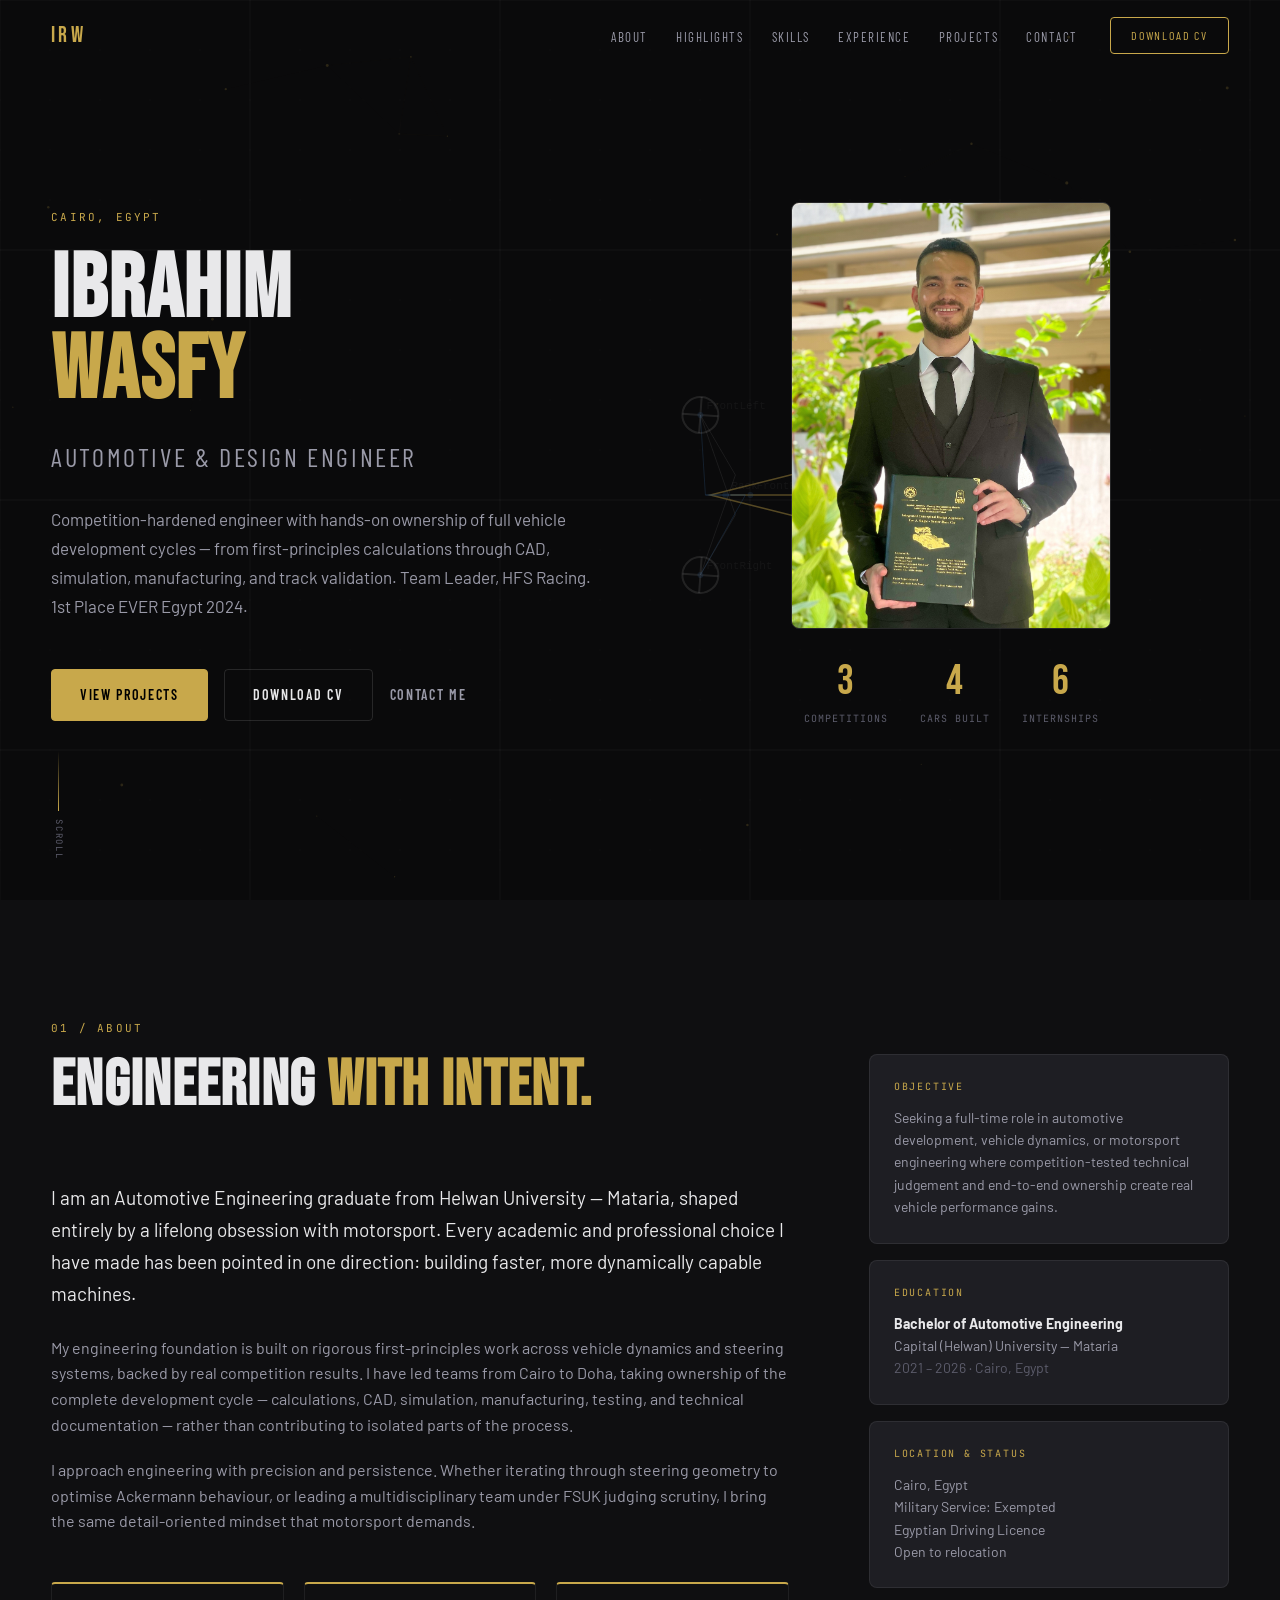
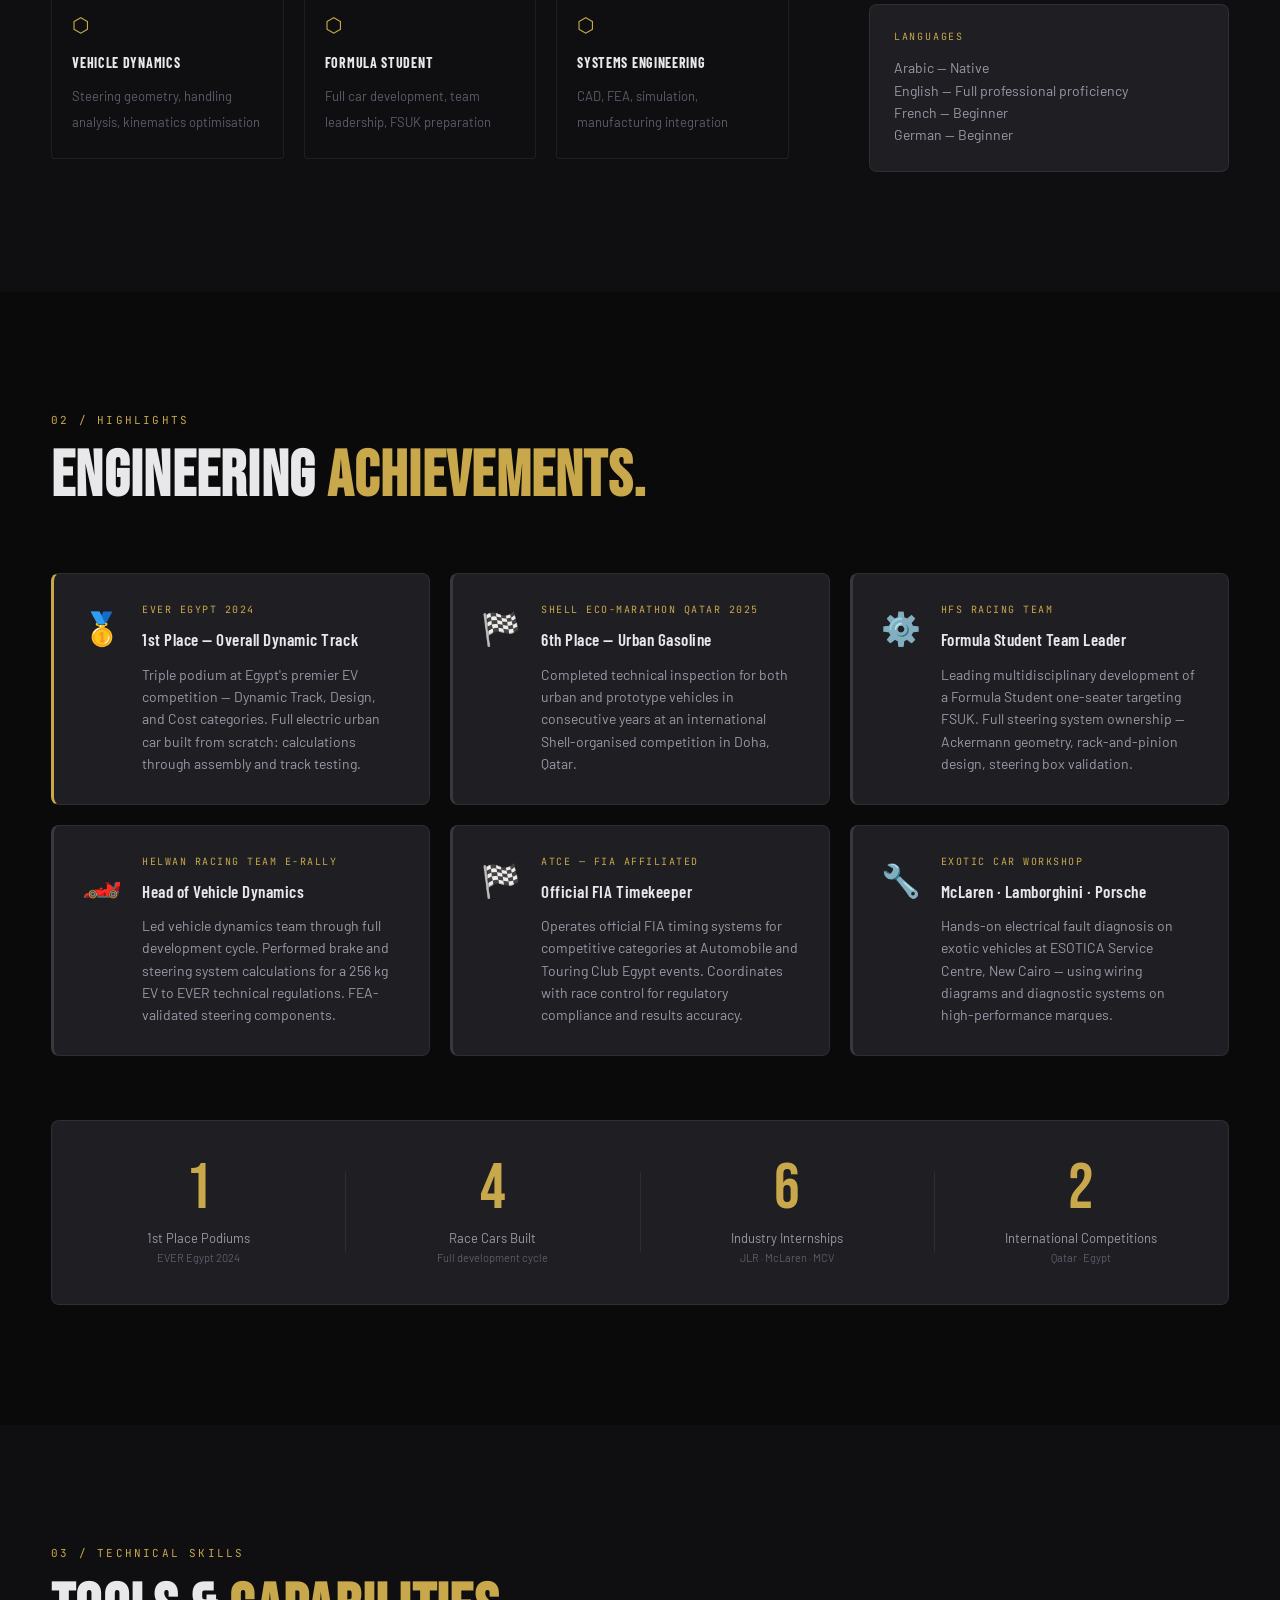
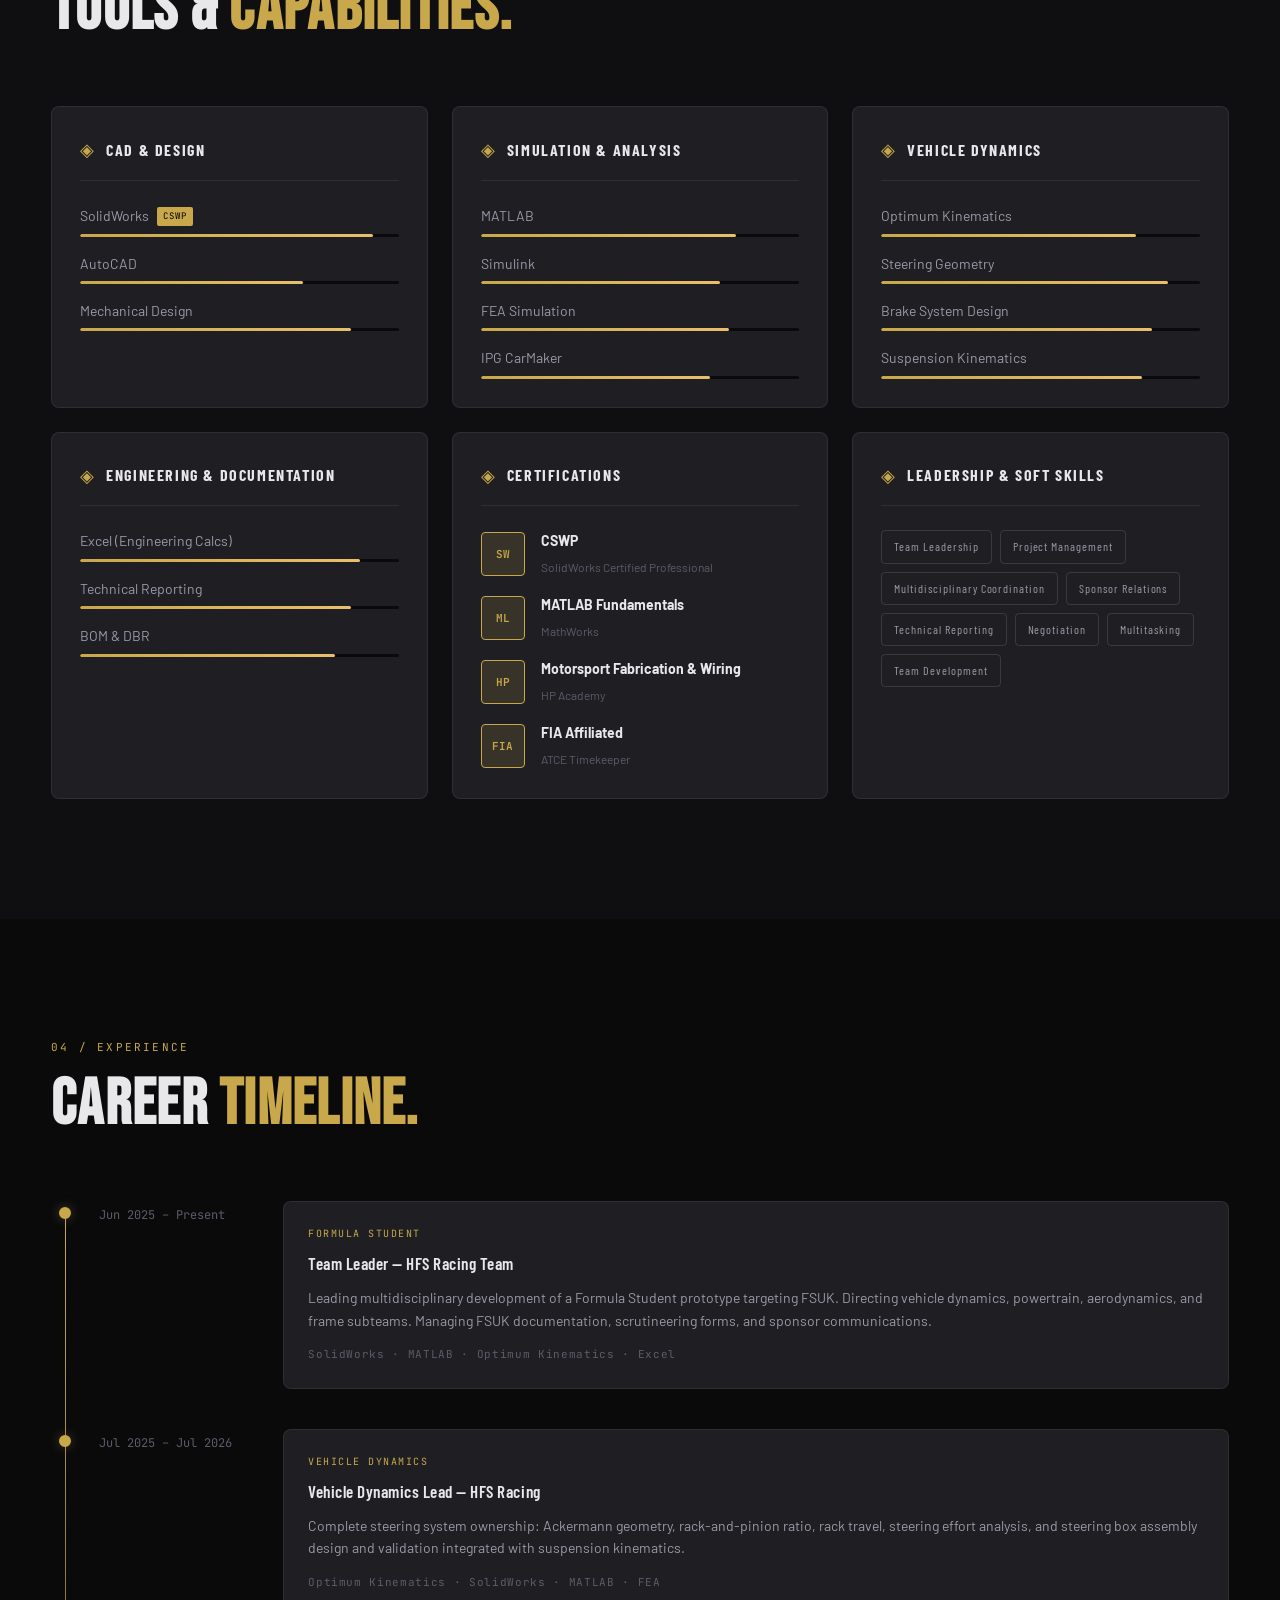
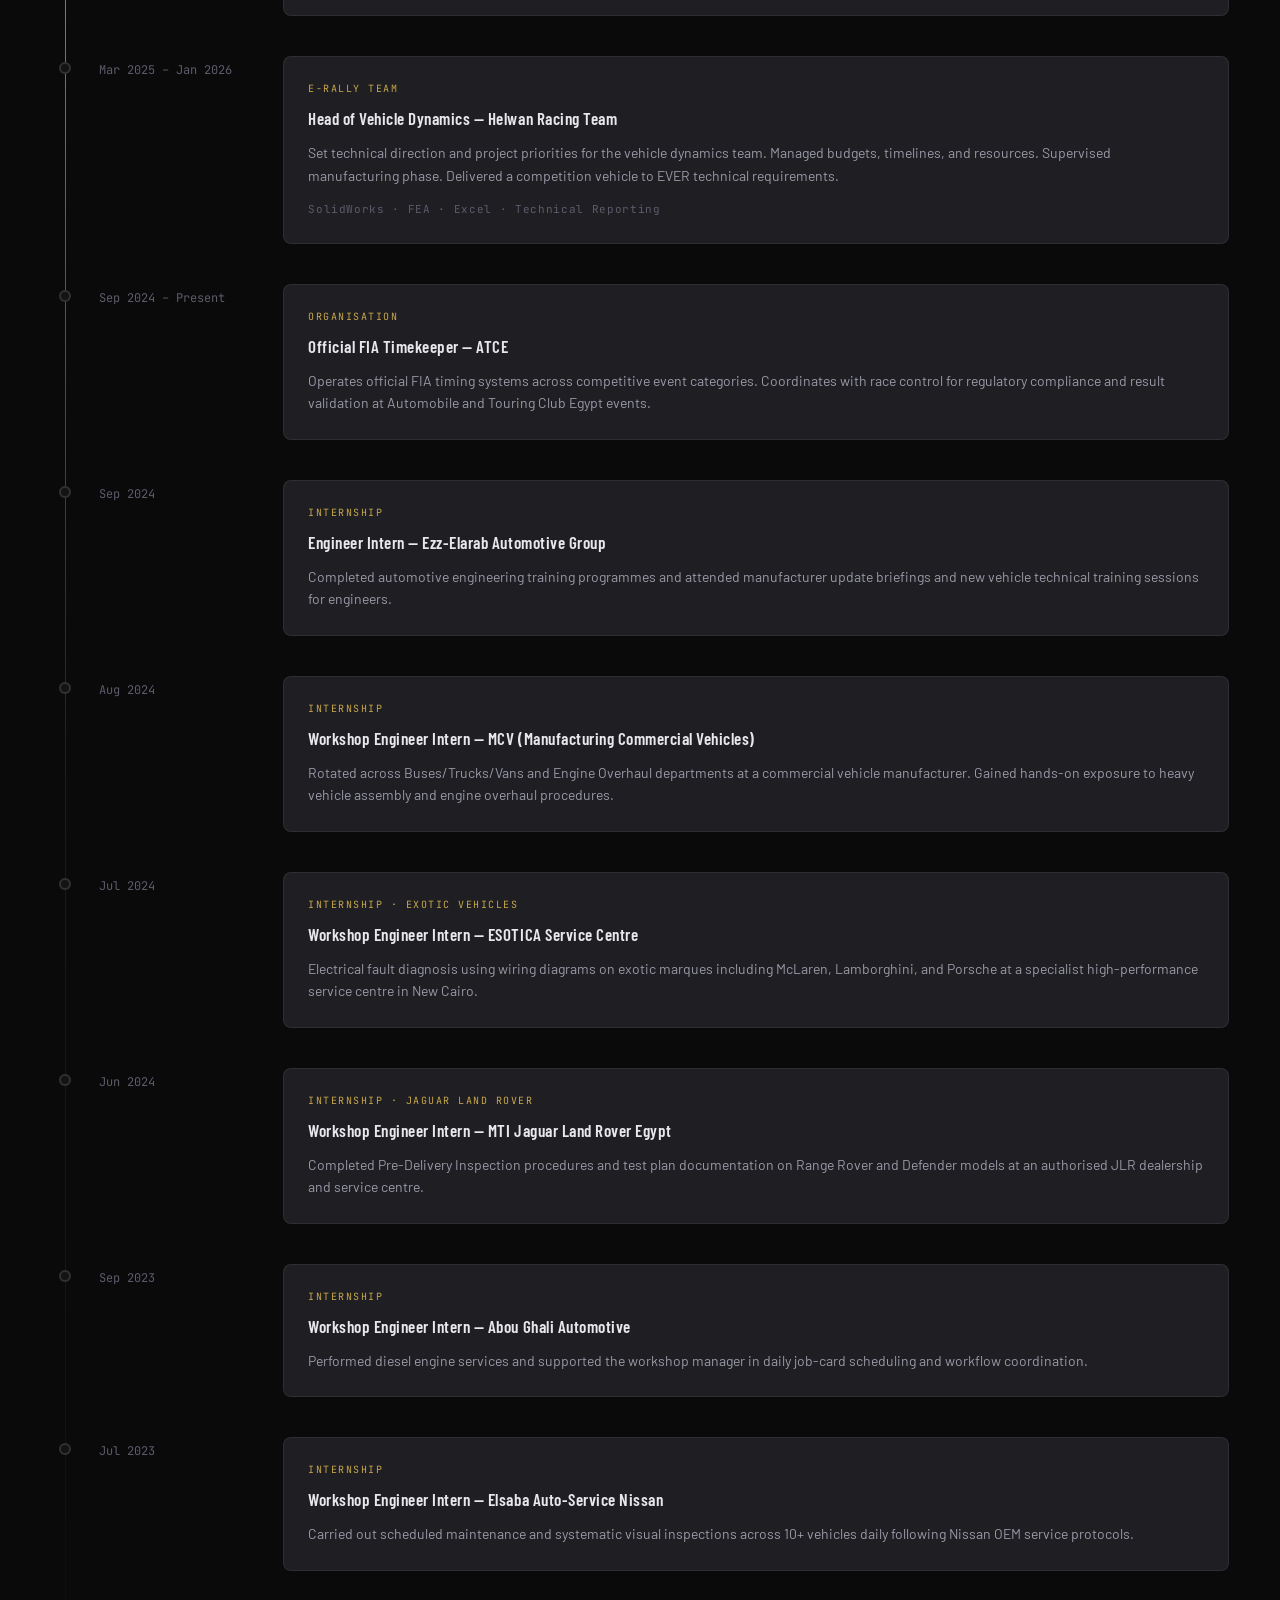
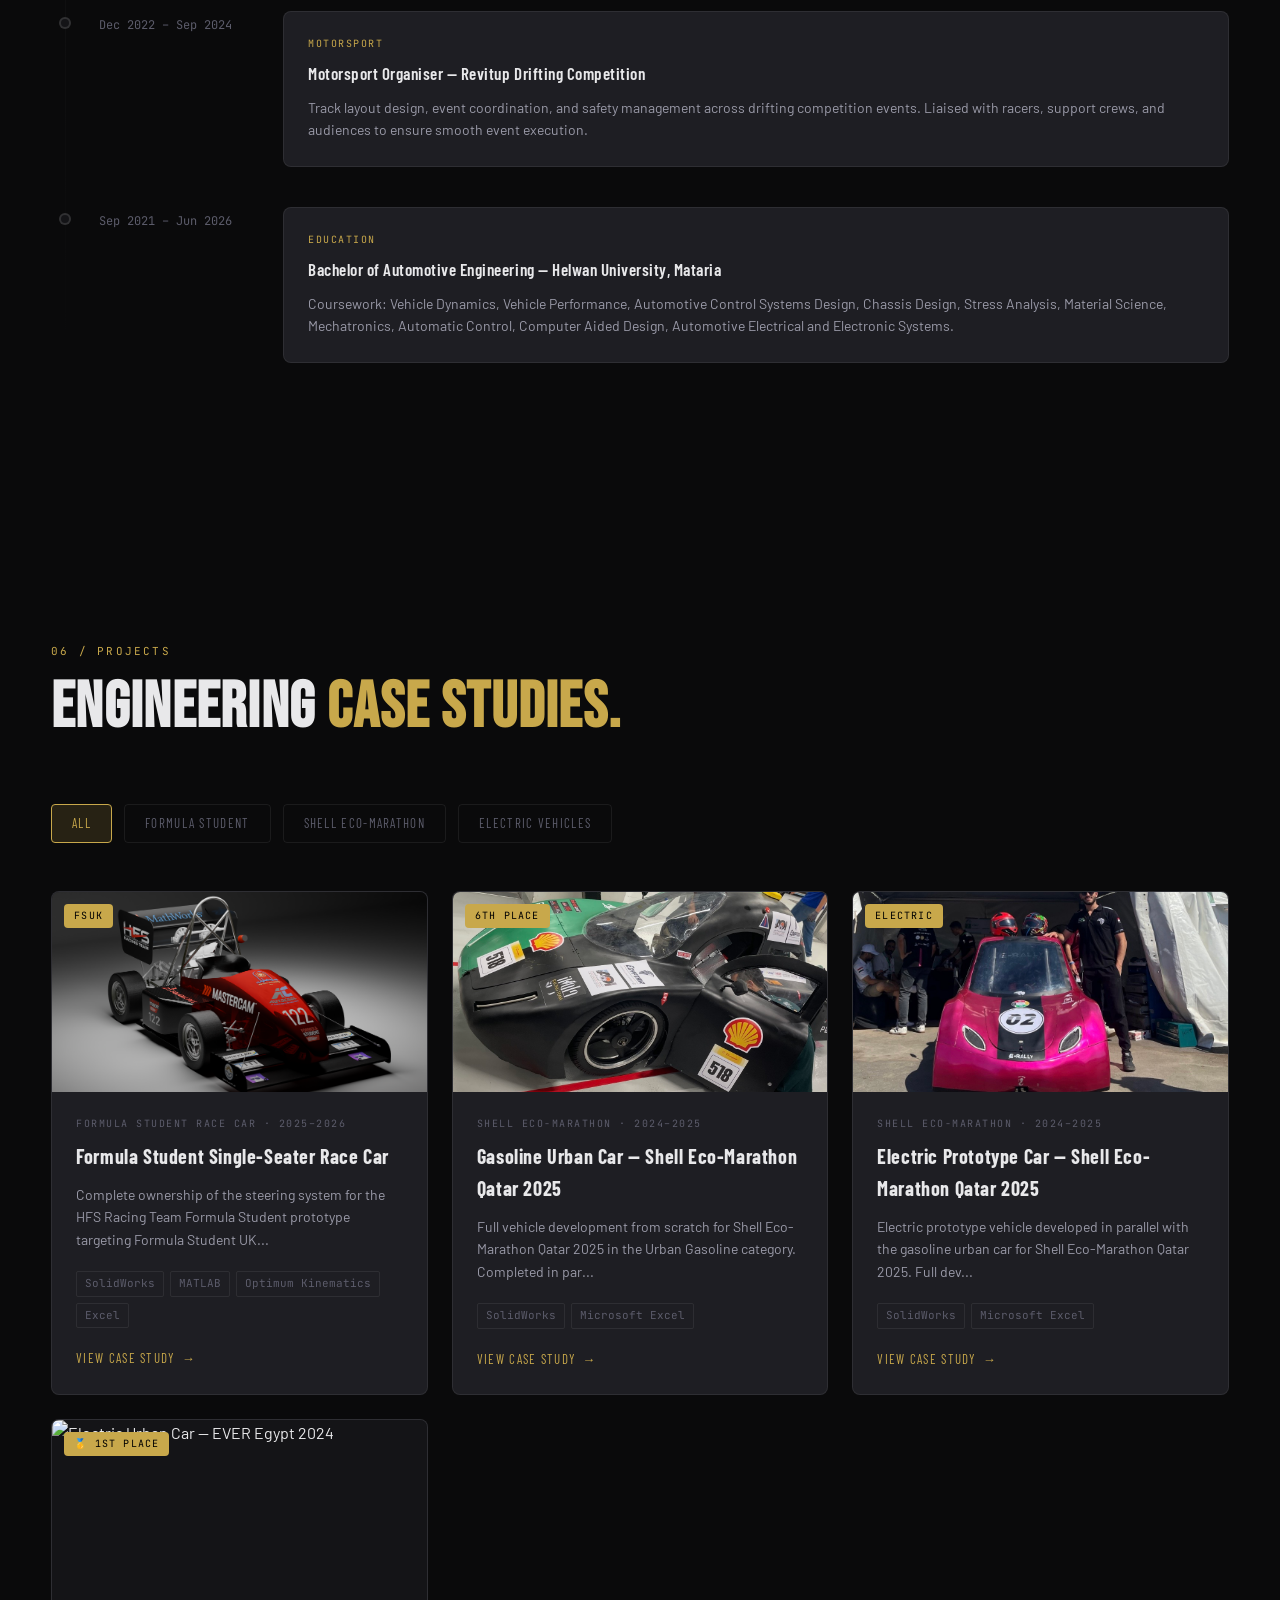
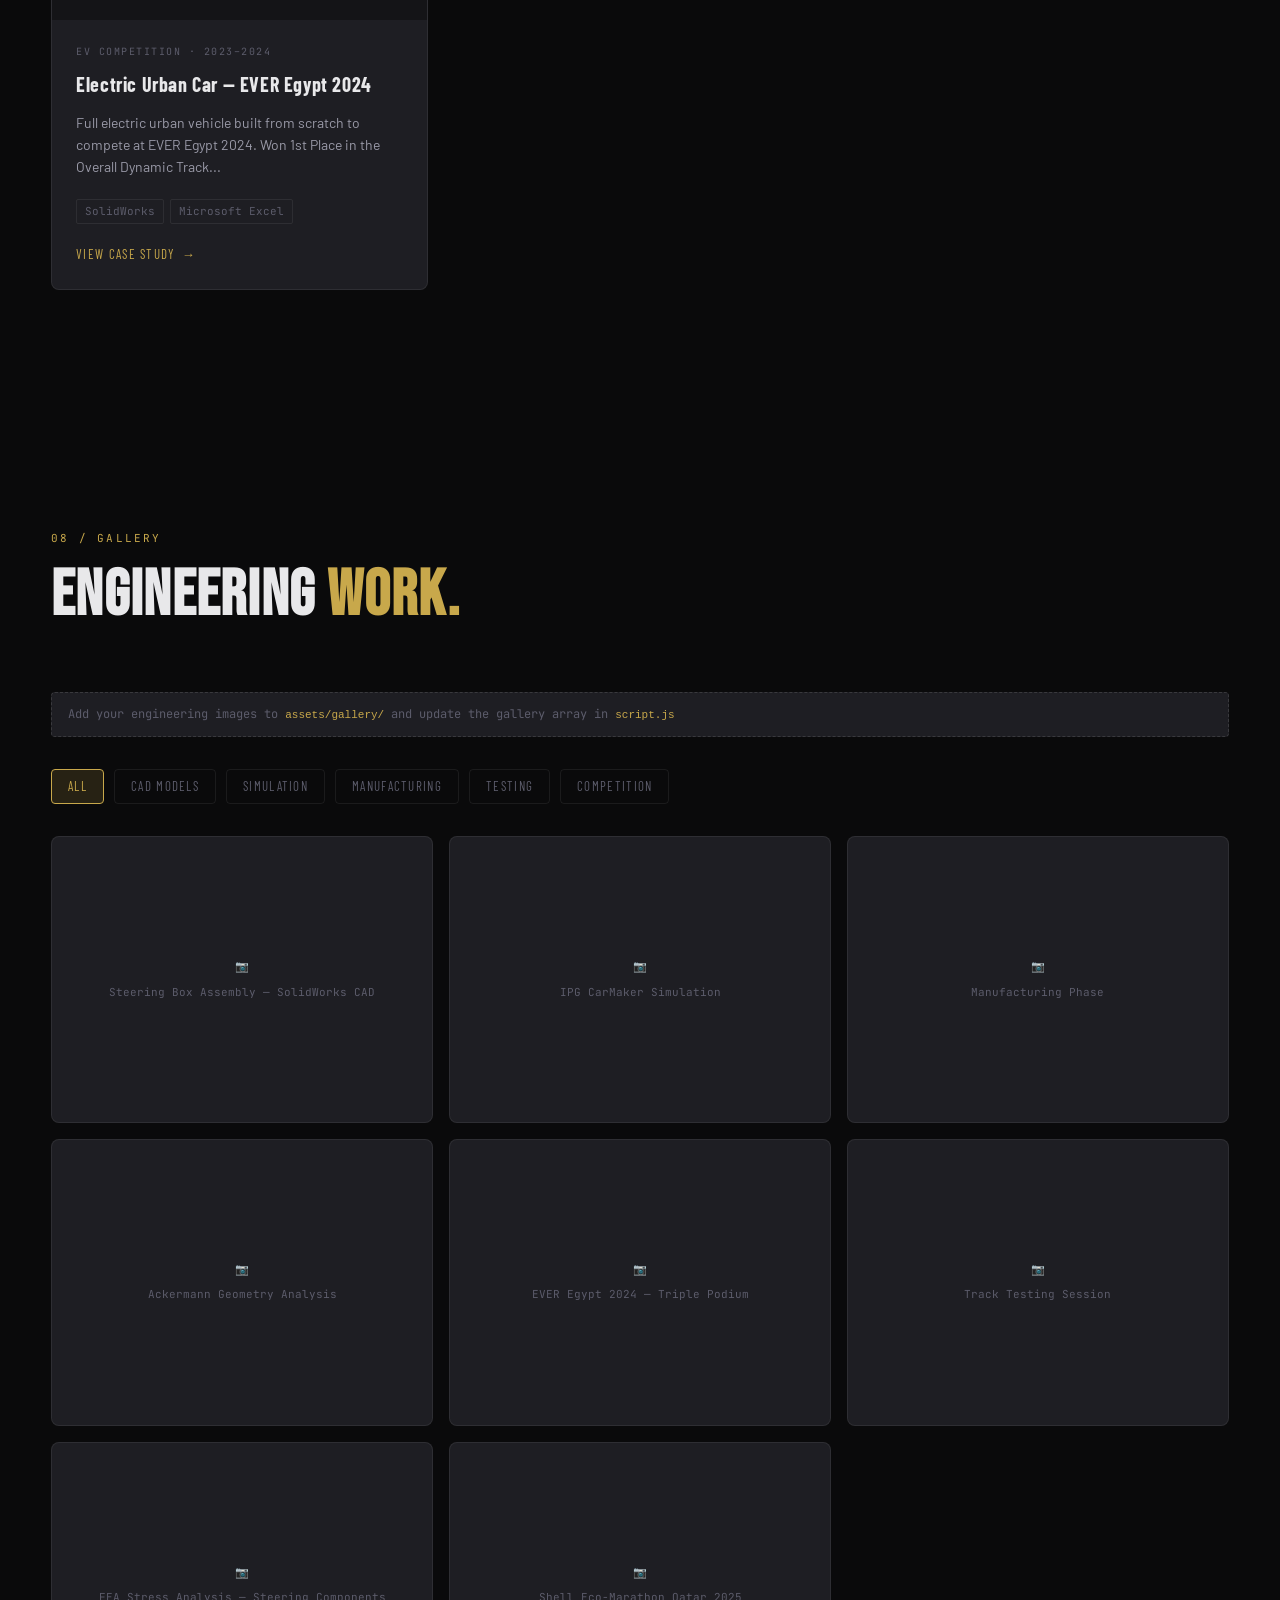
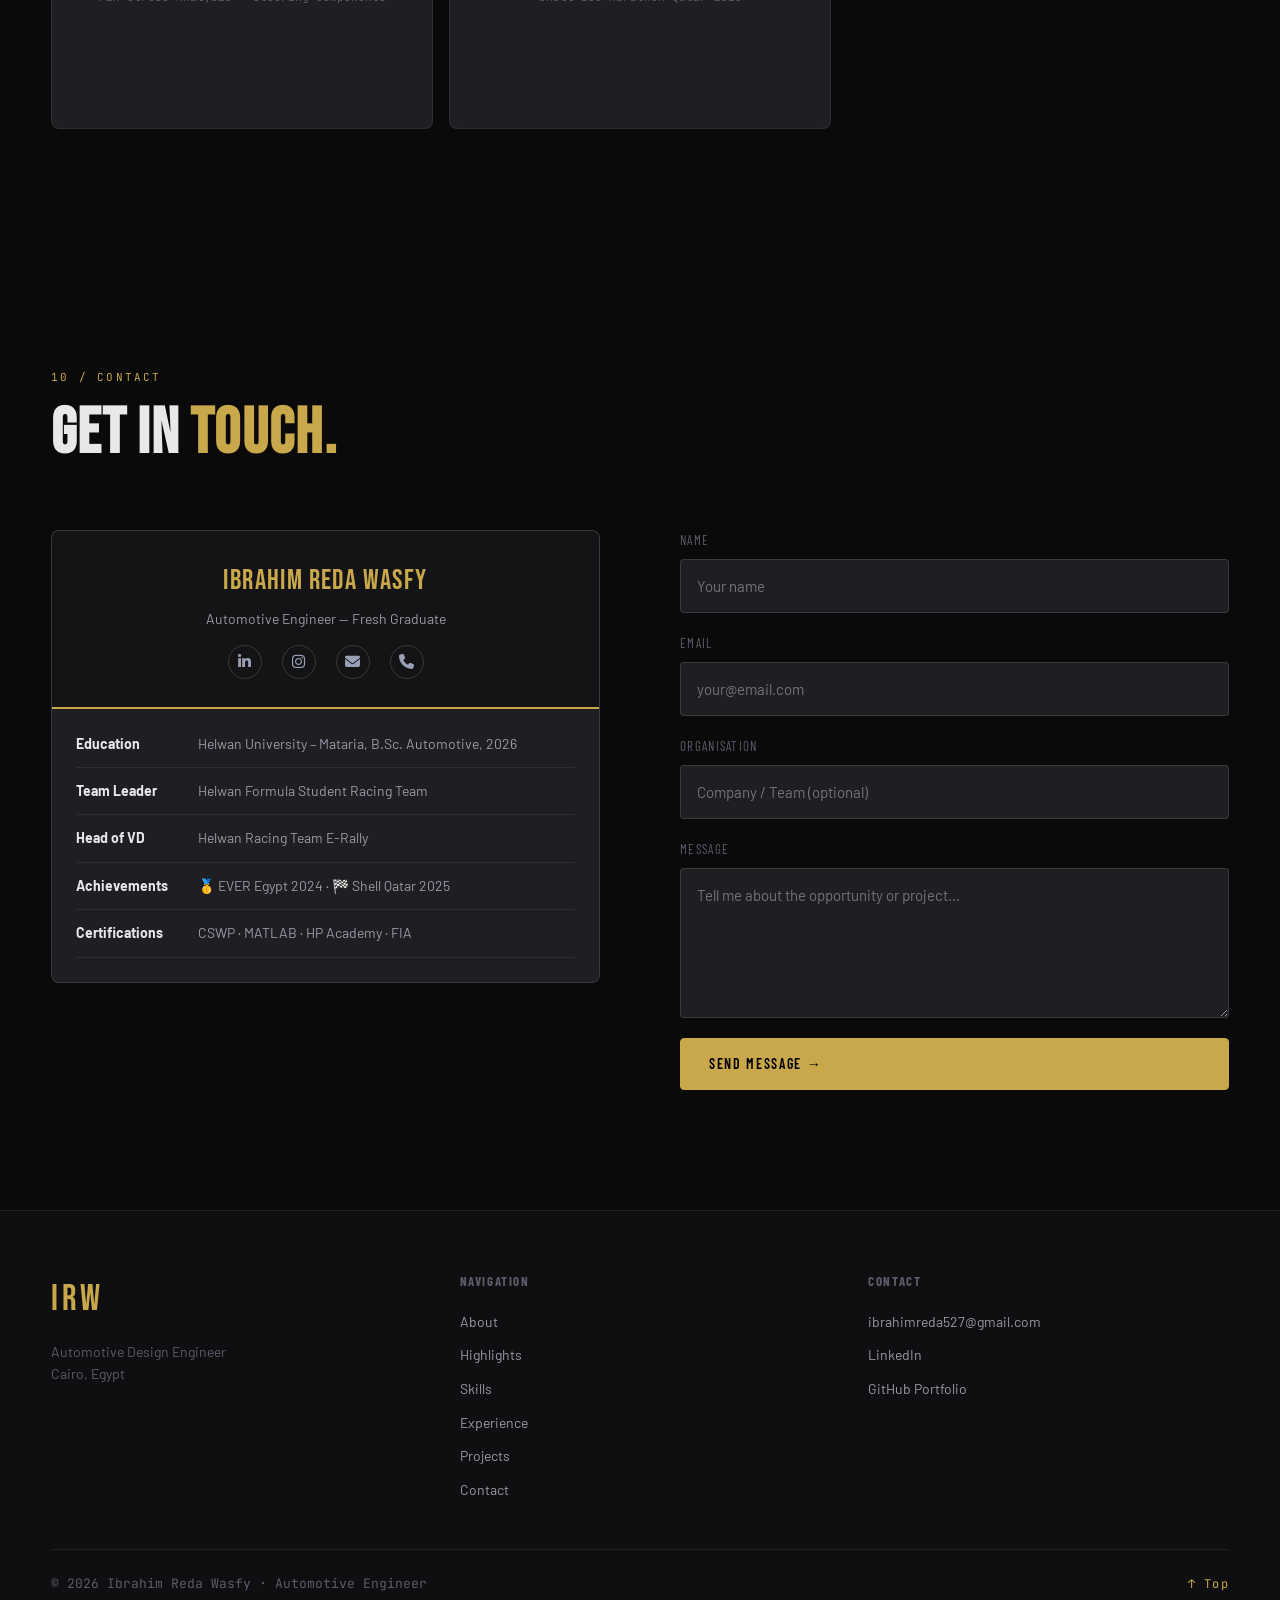
==== index.html @ 8dc12285 "Update index.html" ====
<!DOCTYPE html>
<html lang="en">
<head>
  <meta charset="UTF-8" />
  <meta name="viewport" content="width=device-width, initial-scale=1.0" />
  <meta name="description" content="Ibrahim Reda Wasfy — Automotive Design Engineer specializing in Vehicle Dynamics, Formula Student, and Motorsport Engineering. Based in Cairo, Egypt." />
  <meta name="keywords" content="Automotive Engineer, Vehicle Dynamics, Formula Student, Motorsport, SolidWorks, MATLAB, Cairo, Egypt" />
  <meta property="og:title" content="Ibrahim Reda Wasfy — Automotive Engineer" />
  <meta property="og:description" content="Vehicle Dynamics Engineer | Formula Student Team Leader | Competition-proven engineering from Egypt to Qatar" />
  <title>Ibrahim Reda Wasfy — Automotive Engineer</title>
<link
  rel="stylesheet"
  href="https://cdnjs.cloudflare.com/ajax/libs/font-awesome/6.5.2/css/all.min.css"
/>
  <!-- Fonts -->
  <link rel="preconnect" href="https://fonts.googleapis.com" />
  <link rel="preconnect" href="https://fonts.gstatic.com" crossorigin />
  <link href="https://fonts.googleapis.com/css2?family=Bebas+Neue&family=Barlow:ital,wght@0,300;0,400;0,500;0,600;0,700;1,300;1,400&family=Barlow+Condensed:wght@300;400;500;600;700&family=JetBrains+Mono:wght@300;400;500&display=swap" rel="stylesheet" />

  <link rel="stylesheet" href="style.css" />
</head>
<body>

  <!-- ═══════════════════════════════════ LOADER ═══════════════════════════════════ -->
  <div id="loader" aria-hidden="true">
    <div class="loader-inner">
      <div class="loader-logo">IRW</div>
      <div class="loader-bar"><div class="loader-fill"></div></div>
      <div class="loader-text">Calibrating Performance...</div>
    </div>
  </div>

  <!-- ═══════════════════════════════════ NAV ═══════════════════════════════════ -->
  <nav id="navbar" role="navigation" aria-label="Main navigation">
    <div class="nav-logo">
      <a href="#hero" aria-label="Home">IRW</a>
    </div>
    <ul class="nav-links" role="list">
      <li><a href="#about">About</a></li>
      <li><a href="#highlights">Highlights</a></li>
      <li><a href="#skills">Skills</a></li>
      <li><a href="#experience">Experience</a></li>
      <li><a href="#projects">Projects</a></li>
      <li><a href="#contact">Contact</a></li>
    </ul>
    <a href="assets/Ibrahim_Reda_Wasfy_CV.pdf" class="nav-cta" download aria-label="Download CV">
      <span>Download CV</span>
    </a>
    <button class="nav-hamburger" id="navToggle" aria-label="Toggle menu" aria-expanded="false">
      <span></span><span></span><span></span>
    </button>
  </nav>

  <!-- ═══════════════════════════════════ HERO ═══════════════════════════════════ -->
  <section id="hero" aria-label="Hero introduction">
    <canvas id="heroCanvas" aria-hidden="true"></canvas>
    <div class="hero-content">
      <div class="hero-tag" data-reveal> CAIRO, EGYPT</div>
      <h1 class="hero-name" data-reveal>
        <span class="hero-first">Ibrahim</span>
        <span class="hero-last">Wasfy</span>
      </h1>
      <div class="hero-title" data-reveal>
        Automotive &amp; Design Engineer
      </div>
      <p class="hero-summary" data-reveal>
        Competition-hardened engineer with hands-on ownership of full vehicle development cycles — from first-principles calculations through CAD, simulation, manufacturing, and track validation. Team Leader, HFS Racing. 1st Place EVER Egypt 2024.
      </p>
      <div class="hero-actions" data-reveal>
        <a href="#projects" class="btn btn-primary">View Projects</a>
        <a href="assets/Ibrahim_Reda_Wasfy_CV.pdf" class="btn btn-secondary" download>Download CV</a>
        <a href="#contact" class="btn btn-ghost">Contact Me</a>
      </div>
    </div>
    <div class="hero-profile" data-reveal>
      <div class="profile-frame">
        <img src="assets/profile/profile.jpg" alt="Ibrahim Reda Wasfy" onerror="this.parentElement.classList.add('no-image')" />
        <div class="profile-placeholder" aria-hidden="true">
          <span>IRW</span>
          <small>Add profile.jpg to assets/profile/</small>
        </div>
      </div>
      <div class="hero-stats">
        <div class="hero-stat">
          <span class="stat-num" data-count="3">0</span>
          <span class="stat-label">Competitions</span>
        </div>
        <div class="hero-stat">
          <span class="stat-num" data-count="4">0</span>
          <span class="stat-label">Cars Built</span>
        </div>
        <div class="hero-stat">
          <span class="stat-num" data-count="6">0</span>
          <span class="stat-label">Internships</span>
        </div>
      </div>
    </div>
    <div class="hero-scroll" aria-hidden="true">
      <span class="scroll-line"></span>
      <span class="scroll-label">SCROLL</span>
    </div>
  </section>

  <!-- ═══════════════════════════════════ ABOUT ═══════════════════════════════════ -->
  <section id="about" aria-labelledby="about-heading">
    <div class="container">
      <div class="section-label">01 / ABOUT</div>
      <div class="about-grid">
        <div class="about-text">
          <h2 id="about-heading" class="section-title">Engineering <em>with intent.</em></h2>
          <p class="about-lead">
            I am an Automotive Engineering graduate from Helwan University — Mataria, shaped entirely by a lifelong obsession with motorsport. Every academic and professional choice I have made has been pointed in one direction: building faster, more dynamically capable machines.
          </p>
          <p>
            My engineering foundation is built on rigorous first-principles work across vehicle dynamics and steering systems, backed by real competition results. I have led teams from Cairo to Doha, taking ownership of the complete development cycle — calculations, CAD, simulation, manufacturing, testing, and technical documentation — rather than contributing to isolated parts of the process.
          </p>
          <p>
            I approach engineering with precision and persistence. Whether iterating through steering geometry to optimise Ackermann behaviour, or leading a multidisciplinary team under FSUK judging scrutiny, I bring the same detail-oriented mindset that motorsport demands.
          </p>
          <div class="about-pillars">
            <div class="pillar">
              <div class="pillar-icon">⬡</div>
              <strong>Vehicle Dynamics</strong>
              <span>Steering geometry, handling analysis, kinematics optimisation</span>
            </div>
            <div class="pillar">
              <div class="pillar-icon">⬡</div>
              <strong>Formula Student</strong>
              <span>Full car development, team leadership, FSUK preparation</span>
            </div>
            <div class="pillar">
              <div class="pillar-icon">⬡</div>
              <strong>Systems Engineering</strong>
              <span>CAD, FEA, simulation, manufacturing integration</span>
            </div>
          </div>
        </div>
        <div class="about-sidebar">
          <div class="about-card">
            <div class="about-card-label">OBJECTIVE</div>
            <p>Seeking a full-time role in automotive development, vehicle dynamics, or motorsport engineering where competition-tested technical judgement and end-to-end ownership create real vehicle performance gains.</p>
          </div>
          <div class="about-card">
            <div class="about-card-label">EDUCATION</div>
            <p><strong>Bachelor of Automotive Engineering</strong><br />
            Capital (Helwan) University — Mataria<br />
            <span class="dim">2021 – 2026 · Cairo, Egypt</span></p>
          </div>
          <div class="about-card">
            <div class="about-card-label">LOCATION &amp; STATUS</div>
            <p>Cairo, Egypt<br />
            Military Service: Exempted<br />
            Egyptian Driving Licence<br />
            Open to relocation</p>
          </div>
          <div class="about-card">
            <div class="about-card-label">LANGUAGES</div>
            <p>Arabic — Native<br />
            English — Full professional proficiency<br />
            French — Beginner<br />
            German — Beginner</p>
          </div>
        </div>
      </div>
    </div>
  </section>

  <!-- ═══════════════════════════════════ HIGHLIGHTS ═══════════════════════════════════ -->
  <section id="highlights" aria-labelledby="highlights-heading">
    <div class="container">
      <div class="section-label">02 / HIGHLIGHTS</div>
      <h2 id="highlights-heading" class="section-title">Engineering <em>achievements.</em></h2>
      <div class="highlights-grid">

        <div class="highlight-card highlight-card--gold">
          <div class="hc-medal">🥇</div>
          <div class="hc-content">
            <div class="hc-tag">EVER EGYPT 2024</div>
            <h3>1st Place — Overall Dynamic Track</h3>
            <p>Triple podium at Egypt's premier EV competition — Dynamic Track, Design, and Cost categories. Full electric urban car built from scratch: calculations through assembly and track testing.</p>
          </div>
        </div>

        <div class="highlight-card">
          <div class="hc-medal">🏁</div>
          <div class="hc-content">
            <div class="hc-tag">SHELL ECO-MARATHON QATAR 2025</div>
            <h3>6th Place — Urban Gasoline</h3>
            <p>Completed technical inspection for both urban and prototype vehicles in consecutive years at an international Shell-organised competition in Doha, Qatar.</p>
          </div>
        </div>

        <div class="highlight-card">
          <div class="hc-medal">⚙️</div>
          <div class="hc-content">
            <div class="hc-tag">HFS RACING TEAM</div>
            <h3>Formula Student Team Leader</h3>
            <p>Leading multidisciplinary development of a Formula Student one-seater targeting FSUK. Full steering system ownership — Ackermann geometry, rack-and-pinion design, steering box validation.</p>
          </div>
        </div>

        <div class="highlight-card">
          <div class="hc-medal">🏎️</div>
          <div class="hc-content">
            <div class="hc-tag">HELWAN RACING TEAM E-RALLY</div>
            <h3>Head of Vehicle Dynamics</h3>
            <p>Led vehicle dynamics team through full development cycle. Performed brake and steering system calculations for a 256 kg EV to EVER technical regulations. FEA-validated steering components.</p>
          </div>
        </div>

        <div class="highlight-card">
          <div class="hc-medal">🏁</div>
          <div class="hc-content">
            <div class="hc-tag">ATCE — FIA AFFILIATED</div>
            <h3>Official FIA Timekeeper</h3>
            <p>Operates official FIA timing systems for competitive categories at Automobile and Touring Club Egypt events. Coordinates with race control for regulatory compliance and results accuracy.</p>
          </div>
        </div>

        <div class="highlight-card">
          <div class="hc-medal">🔧</div>
          <div class="hc-content">
            <div class="hc-tag">EXOTIC CAR WORKSHOP</div>
            <h3>McLaren · Lamborghini · Porsche</h3>
            <p>Hands-on electrical fault diagnosis on exotic vehicles at ESOTICA Service Centre, New Cairo — using wiring diagrams and diagnostic systems on high-performance marques.</p>
          </div>
        </div>

      </div>

      <!-- Achievement stats bar -->
      <div class="stats-bar">
        <div class="stat-item">
          <span class="stat-big" data-count="1">0</span>
          <span class="stat-desc">1st Place Podiums<br /><small>EVER Egypt 2024</small></span>
        </div>
        <div class="stat-divider" aria-hidden="true"></div>
        <div class="stat-item">
          <span class="stat-big" data-count="4">0</span>
          <span class="stat-desc">Race Cars Built<br /><small>Full development cycle</small></span>
        </div>
        <div class="stat-divider" aria-hidden="true"></div>
        <div class="stat-item">
          <span class="stat-big" data-count="6">0</span>
          <span class="stat-desc">Industry Internships<br /><small>JLR · McLaren · MCV</small></span>
        </div>
        <div class="stat-divider" aria-hidden="true"></div>
        <div class="stat-item">
          <span class="stat-big" data-count="2">0</span>
          <span class="stat-desc">International Competitions<br /><small>Qatar · Egypt</small></span>
        </div>
      </div>
    </div>
  </section>

  <!-- ═══════════════════════════════════ SKILLS ═══════════════════════════════════ -->
  <section id="skills" aria-labelledby="skills-heading">
    <div class="container">
      <div class="section-label">03 / TECHNICAL SKILLS</div>
      <h2 id="skills-heading" class="section-title">Tools &amp; <em>capabilities.</em></h2>
      <div class="skills-grid">

        <div class="skill-category">
          <div class="skill-cat-header">
            <div class="skill-cat-icon">◈</div>
            <h3>CAD &amp; Design</h3>
          </div>
          <div class="skill-list">
            <div class="skill-item">
              <div class="skill-name">SolidWorks <span class="skill-badge">CSWP</span></div>
              <div class="skill-bar"><div class="skill-fill" data-pct="92"></div></div>
            </div>
            <div class="skill-item">
              <div class="skill-name">AutoCAD</div>
              <div class="skill-bar"><div class="skill-fill" data-pct="70"></div></div>
            </div>
            <div class="skill-item">
              <div class="skill-name">Mechanical Design</div>
              <div class="skill-bar"><div class="skill-fill" data-pct="85"></div></div>
            </div>
          </div>
        </div>

        <div class="skill-category">
          <div class="skill-cat-header">
            <div class="skill-cat-icon">◈</div>
            <h3>Simulation &amp; Analysis</h3>
          </div>
          <div class="skill-list">
            <div class="skill-item">
              <div class="skill-name">MATLAB</div>
              <div class="skill-bar"><div class="skill-fill" data-pct="80"></div></div>
            </div>
            <div class="skill-item">
              <div class="skill-name">Simulink</div>
              <div class="skill-bar"><div class="skill-fill" data-pct="75"></div></div>
            </div>
            <div class="skill-item">
              <div class="skill-name">FEA Simulation</div>
              <div class="skill-bar"><div class="skill-fill" data-pct="78"></div></div>
            </div>
            <div class="skill-item">
              <div class="skill-name">IPG CarMaker</div>
              <div class="skill-bar"><div class="skill-fill" data-pct="72"></div></div>
            </div>
          </div>
        </div>

        <div class="skill-category">
          <div class="skill-cat-header">
            <div class="skill-cat-icon">◈</div>
            <h3>Vehicle Dynamics</h3>
          </div>
          <div class="skill-list">
            <div class="skill-item">
              <div class="skill-name">Optimum Kinematics</div>
              <div class="skill-bar"><div class="skill-fill" data-pct="80"></div></div>
            </div>
            <div class="skill-item">
              <div class="skill-name">Steering Geometry</div>
              <div class="skill-bar"><div class="skill-fill" data-pct="90"></div></div>
            </div>
            <div class="skill-item">
              <div class="skill-name">Brake System Design</div>
              <div class="skill-bar"><div class="skill-fill" data-pct="85"></div></div>
            </div>
            <div class="skill-item">
              <div class="skill-name">Suspension Kinematics</div>
              <div class="skill-bar"><div class="skill-fill" data-pct="82"></div></div>
            </div>
          </div>
        </div>

        <div class="skill-category">
          <div class="skill-cat-header">
            <div class="skill-cat-icon">◈</div>
            <h3>Engineering &amp; Documentation</h3>
          </div>
          <div class="skill-list">
            <div class="skill-item">
              <div class="skill-name">Excel (Engineering Calcs)</div>
              <div class="skill-bar"><div class="skill-fill" data-pct="88"></div></div>
            </div>
            <div class="skill-item">
              <div class="skill-name">Technical Reporting</div>
              <div class="skill-bar"><div class="skill-fill" data-pct="85"></div></div>
            </div>
            <div class="skill-item">
              <div class="skill-name">BOM &amp; DBR</div>
              <div class="skill-bar"><div class="skill-fill" data-pct="80"></div></div>
            </div>
          </div>
        </div>

        <div class="skill-category">
          <div class="skill-cat-header">
            <div class="skill-cat-icon">◈</div>
            <h3>Certifications</h3>
          </div>
          <div class="cert-list">
            <div class="cert-item">
              <div class="cert-logo">SW</div>
              <div>
                <strong>CSWP</strong>
                <span>SolidWorks Certified Professional</span>
              </div>
            </div>
            <div class="cert-item">
              <div class="cert-logo">ML</div>
              <div>
                <strong>MATLAB Fundamentals</strong>
                <span>MathWorks</span>
              </div>
            </div>
            <div class="cert-item">
              <div class="cert-logo">HP</div>
              <div>
                <strong>Motorsport Fabrication &amp; Wiring</strong>
                <span>HP Academy</span>
              </div>
            </div>
            <div class="cert-item">
              <div class="cert-logo">FIA</div>
              <div>
                <strong>FIA Affiliated</strong>
                <span>ATCE Timekeeper</span>
              </div>
            </div>
          </div>
        </div>

        <div class="skill-category">
          <div class="skill-cat-header">
            <div class="skill-cat-icon">◈</div>
            <h3>Leadership &amp; Soft Skills</h3>
          </div>
          <div class="skill-tags">
            <span class="skill-tag">Team Leadership</span>
            <span class="skill-tag">Project Management</span>
            <span class="skill-tag">Multidisciplinary Coordination</span>
            <span class="skill-tag">Sponsor Relations</span>
            <span class="skill-tag">Technical Reporting</span>
            <span class="skill-tag">Negotiation</span>
            <span class="skill-tag">Multitasking</span>
            <span class="skill-tag">Team Development</span>
          </div>
        </div>

      </div>
    </div>
  </section>

  <!-- ═══════════════════════════════════ EXPERIENCE ═══════════════════════════════════ -->
  <section id="experience" aria-labelledby="experience-heading">
    <div class="container">
      <div class="section-label">04 / EXPERIENCE</div>
      <h2 id="experience-heading" class="section-title">Career <em>timeline.</em></h2>
      <div class="timeline">

        <div class="timeline-item timeline-item--current">
          <div class="timeline-dot"></div>
          <div class="timeline-date">Jun 2025 – Present</div>
          <div class="timeline-card">
            <div class="tc-tag">FORMULA STUDENT</div>
            <h3>Team Leader — HFS Racing Team</h3>
            <p>Leading multidisciplinary development of a Formula Student prototype targeting FSUK. Directing vehicle dynamics, powertrain, aerodynamics, and frame subteams. Managing FSUK documentation, scrutineering forms, and sponsor communications.</p>
            <div class="tc-skills">SolidWorks · MATLAB · Optimum Kinematics · Excel</div>
          </div>
        </div>

        <div class="timeline-item timeline-item--current">
          <div class="timeline-dot"></div>
          <div class="timeline-date">Jul 2025 – Jul 2026</div>
          <div class="timeline-card">
            <div class="tc-tag">VEHICLE DYNAMICS</div>
            <h3>Vehicle Dynamics Lead — HFS Racing</h3>
            <p>Complete steering system ownership: Ackermann geometry, rack-and-pinion ratio, rack travel, steering effort analysis, and steering box assembly design and validation integrated with suspension kinematics.</p>
            <div class="tc-skills">Optimum Kinematics · SolidWorks · MATLAB · FEA</div>
          </div>
        </div>

        <div class="timeline-item">
          <div class="timeline-dot"></div>
          <div class="timeline-date">Mar 2025 – Jan 2026</div>
          <div class="timeline-card">
            <div class="tc-tag">E-RALLY TEAM</div>
            <h3>Head of Vehicle Dynamics — Helwan Racing Team</h3>
            <p>Set technical direction and project priorities for the vehicle dynamics team. Managed budgets, timelines, and resources. Supervised manufacturing phase. Delivered a competition vehicle to EVER technical requirements.</p>
            <div class="tc-skills">SolidWorks · FEA · Excel · Technical Reporting</div>
          </div>
        </div>

        <div class="timeline-item">
          <div class="timeline-dot"></div>
          <div class="timeline-date">Sep 2024 – Present</div>
          <div class="timeline-card">
            <div class="tc-tag">ORGANISATION</div>
            <h3>Official FIA Timekeeper — ATCE</h3>
            <p>Operates official FIA timing systems across competitive event categories. Coordinates with race control for regulatory compliance and result validation at Automobile and Touring Club Egypt events.</p>
          </div>
        </div>

        <div class="timeline-item">
          <div class="timeline-dot"></div>
          <div class="timeline-date">Sep 2024</div>
          <div class="timeline-card">
            <div class="tc-tag">INTERNSHIP</div>
            <h3>Engineer Intern — Ezz-Elarab Automotive Group</h3>
            <p>Completed automotive engineering training programmes and attended manufacturer update briefings and new vehicle technical training sessions for engineers.</p>
          </div>
        </div>

        <div class="timeline-item">
          <div class="timeline-dot"></div>
          <div class="timeline-date">Aug 2024</div>
          <div class="timeline-card">
            <div class="tc-tag">INTERNSHIP</div>
            <h3>Workshop Engineer Intern — MCV (Manufacturing Commercial Vehicles)</h3>
            <p>Rotated across Buses/Trucks/Vans and Engine Overhaul departments at a commercial vehicle manufacturer. Gained hands-on exposure to heavy vehicle assembly and engine overhaul procedures.</p>
          </div>
        </div>

        <div class="timeline-item">
          <div class="timeline-dot"></div>
          <div class="timeline-date">Jul 2024</div>
          <div class="timeline-card">
            <div class="tc-tag">INTERNSHIP · EXOTIC VEHICLES</div>
            <h3>Workshop Engineer Intern — ESOTICA Service Centre</h3>
            <p>Electrical fault diagnosis using wiring diagrams on exotic marques including McLaren, Lamborghini, and Porsche at a specialist high-performance service centre in New Cairo.</p>
          </div>
        </div>

        <div class="timeline-item">
          <div class="timeline-dot"></div>
          <div class="timeline-date">Jun 2024</div>
          <div class="timeline-card">
            <div class="tc-tag">INTERNSHIP · JAGUAR LAND ROVER</div>
            <h3>Workshop Engineer Intern — MTI Jaguar Land Rover Egypt</h3>
            <p>Completed Pre-Delivery Inspection procedures and test plan documentation on Range Rover and Defender models at an authorised JLR dealership and service centre.</p>
          </div>
        </div>

        <div class="timeline-item">
          <div class="timeline-dot"></div>
          <div class="timeline-date">Sep 2023</div>
          <div class="timeline-card">
            <div class="tc-tag">INTERNSHIP</div>
            <h3>Workshop Engineer Intern — Abou Ghali Automotive</h3>
            <p>Performed diesel engine services and supported the workshop manager in daily job-card scheduling and workflow coordination.</p>
          </div>
        </div>

        <div class="timeline-item">
          <div class="timeline-dot"></div>
          <div class="timeline-date">Jul 2023</div>
          <div class="timeline-card">
            <div class="tc-tag">INTERNSHIP</div>
            <h3>Workshop Engineer Intern — Elsaba Auto-Service Nissan</h3>
            <p>Carried out scheduled maintenance and systematic visual inspections across 10+ vehicles daily following Nissan OEM service protocols.</p>
          </div>
        </div>

        <div class="timeline-item">
          <div class="timeline-dot"></div>
          <div class="timeline-date">Dec 2022 – Sep 2024</div>
          <div class="timeline-card">
            <div class="tc-tag">MOTORSPORT</div>
            <h3>Motorsport Organiser — Revitup Drifting Competition</h3>
            <p>Track layout design, event coordination, and safety management across drifting competition events. Liaised with racers, support crews, and audiences to ensure smooth event execution.</p>
          </div>
        </div>

        <div class="timeline-item">
          <div class="timeline-dot"></div>
          <div class="timeline-date">Sep 2021 – Jun 2026</div>
          <div class="timeline-card">
            <div class="tc-tag">EDUCATION</div>
            <h3>Bachelor of Automotive Engineering — Helwan University, Mataria</h3>
            <p>Coursework: Vehicle Dynamics, Vehicle Performance, Automotive Control Systems Design, Chassis Design, Stress Analysis, Material Science, Mechatronics, Automatic Control, Computer Aided Design, Automotive Electrical and Electronic Systems.</p>
          </div>
        </div>

      </div>
    </div>
  </section>


  <!-- ═══════════════════════════════════ PROJECTS ═══════════════════════════════════ -->
  <section id="projects" aria-labelledby="projects-heading">
    <div class="container">
      <div class="section-label">06 / PROJECTS</div>
      <h2 id="projects-heading" class="section-title">Engineering <em>case studies.</em></h2>

      <div class="project-filters" role="tablist" aria-label="Project filter">
        <button class="filter-btn active" data-filter="all" role="tab" aria-selected="true">All</button>
        <button class="filter-btn" data-filter="formula-student" role="tab" aria-selected="false">Formula Student</button>
        <button class="filter-btn" data-filter="eco-marathon" role="tab" aria-selected="false">Shell Eco-Marathon</button>
        <button class="filter-btn" data-filter="ev" role="tab" aria-selected="false">Electric Vehicles</button>
      </div>

      <div class="projects-grid" id="projectsGrid">
        <!-- Projects rendered by JS from projectsData -->
      </div>
    </div>
  </section>

  <!-- Project Modal -->
  <div id="projectModal" class="modal" role="dialog" aria-modal="true" aria-labelledby="modalTitle" hidden>
    <div class="modal-backdrop"></div>
    <div class="modal-content">
      <button class="modal-close" aria-label="Close project">&times;</button>
      <div id="modalBody"></div>
    </div>
  </div>

  <!-- ═══════════════════════════════════ GALLERY ═══════════════════════════════════ -->
  <section id="gallery" aria-labelledby="gallery-heading">
    <div class="container">
      <div class="section-label">08 / GALLERY</div>
      <h2 id="gallery-heading" class="section-title">Engineering <em>work.</em></h2>
      <p class="gallery-hint">Add your engineering images to <code>assets/gallery/</code> and update the gallery array in <code>script.js</code></p>
      <div class="gallery-filters">
        <button class="gallery-filter active" data-gfilter="all">All</button>
        <button class="gallery-filter" data-gfilter="cad">CAD Models</button>
        <button class="gallery-filter" data-gfilter="simulation">Simulation</button>
        <button class="gallery-filter" data-gfilter="manufacturing">Manufacturing</button>
        <button class="gallery-filter" data-gfilter="testing">Testing</button>
        <button class="gallery-filter" data-gfilter="competition">Competition</button>
      </div>
      <div class="gallery-grid" id="galleryGrid">
        <!-- Populated by JS -->
      </div>
    </div>
  </section>

  <!-- Lightbox -->
  <div id="lightbox" class="lightbox" hidden role="dialog" aria-modal="true" aria-label="Image viewer">
    <button class="lb-close" aria-label="Close">&times;</button>
    <button class="lb-prev" aria-label="Previous">&#8249;</button>
    <button class="lb-next" aria-label="Next">&#8250;</button>
    <div class="lb-img-wrap"><img id="lbImage" src="" alt="" /></div>
    <div class="lb-caption" id="lbCaption"></div>
  </div>

  <!-- ═══════════════════════════════════ CONTACT ═══════════════════════════════════ -->
  <section id="contact" aria-labelledby="contact-heading">
    <div class="container">
      <div class="section-label">10 / CONTACT</div>
      <h2 id="contact-heading" class="section-title">Get in <em>touch.</em></h2>
      <div class="contact-layout">
        <div class="resume-preview">
          <div class="resume-card">
            <div class="resume-header-preview">
              <div class="rh-name">Ibrahim Reda Wasfy</div>
              <div class="rh-title">Automotive Engineer — Fresh Graduate</div>
              <div class="rh-contact">

</div>

<div class="rh-socials">
  <a href="https://www.linkedin.com/in/ibrahimwasfy/" 
     target="_blank" 
     rel="noopener noreferrer"
     aria-label="LinkedIn">
    <i class="fab fa-linkedin-in"></i>
  </a>

  <a href="https://www.instagram.com/drivenbyibrahim/" 
     target="_blank" 
     rel="noopener noreferrer"
     aria-label="Instagram">
    <i class="fab fa-instagram"></i>
  </a>

  <a href="mailto:ibrahimreda527@gmail.com" 
     aria-label="Email">
    <i class="fas fa-envelope"></i>
  </a>

  <a href="tel:+201550886532" 
     aria-label="Phone">
    <i class="fas fa-phone"></i>
  </a>
</div>
            </div>
            <div class="resume-sections-preview">
              <div class="rsp-row"><strong>Education</strong><span>Helwan University – Mataria, B.Sc. Automotive, 2026</span></div>
              <div class="rsp-row"><strong>Team Leader</strong><span>Helwan Formula Student Racing Team </span></div>
              <div class="rsp-row"><strong>Head of VD</strong><span>Helwan Racing Team E-Rally</span></div>
              <div class="rsp-row"><strong>Achievements</strong><span>🥇 EVER Egypt 2024 · 🏁 Shell Qatar 2025</span></div>
              <div class="rsp-row"><strong>Certifications</strong><span>CSWP · MATLAB · HP Academy · FIA</span></div>
            </div>
          </div>
        </div>
        <form class="contact-form" id="contactForm" novalidate>
          <div class="form-group">
            <label for="cf-name">Name</label>
            <input type="text" id="cf-name" name="name" placeholder="Your name" required />
          </div>
          <div class="form-group">
            <label for="cf-email">Email</label>
            <input type="email" id="cf-email" name="email" placeholder="your@email.com" required />
          </div>
          <div class="form-group">
            <label for="cf-org">Organisation</label>
            <input type="text" id="cf-org" name="organisation" placeholder="Company / Team (optional)" />
          </div>
          <div class="form-group">
            <label for="cf-msg">Message</label>
            <textarea id="cf-msg" name="message" rows="5" placeholder="Tell me about the opportunity or project..." required></textarea>
          </div>
          <button type="submit" class="btn btn-primary">Send Message →</button>
        </form>
      </div>
    </div>
  </section>

  <!-- ═══════════════════════════════════ FOOTER ═══════════════════════════════════ -->
  <footer id="footer">
    <div class="container">
      <div class="footer-grid">
        <div class="footer-brand">
          <div class="footer-logo">IRW</div>
          <p>Automotive Design Engineer<br />Cairo, Egypt</p>
        </div>
        <div class="footer-nav">
          <strong>Navigation</strong>
          <ul>
            <li><a href="#about">About</a></li>
            <li><a href="#highlights">Highlights</a></li>
            <li><a href="#skills">Skills</a></li>
            <li><a href="#experience">Experience</a></li>
            <li><a href="#projects">Projects</a></li>
            <li><a href="#contact">Contact</a></li>
          </ul>
        </div>
        <div class="footer-contact">
          <strong>Contact</strong>
          <ul>
            <li><a href="mailto:ibrahimreda527@gmail.com">ibrahimreda527@gmail.com</a></li>
            <li><a href="https://linkedin.com/in/Ibrahimwasfy" target="_blank" rel="noopener">LinkedIn</a></li>
            <li><a href="https://ibrahimwasfy.github.io" target="_blank" rel="noopener">GitHub Portfolio</a></li>
          </ul>
        </div>
      </div>
      <div class="footer-bottom">
        <span>© 2026 Ibrahim Reda Wasfy · Automotive Engineer</span>
        <a href="#hero" class="back-to-top" aria-label="Back to top">↑ Top</a>
      </div>
    </div>
  </footer>

  <script src="script.js"></script>
</body>
</html>
---- style.css ----
/* ═══════════════════════════════════════════════════════════════
   IBRAHIM REDA WASFY — PORTFOLIO STYLESHEET
   Aesthetic: Precision Motorsport / Dark Engineering Premium
   ═══════════════════════════════════════════════════════════════ */

/* ── DESIGN TOKENS ───────────────────────────────────────────── */
:root {
  --bg:          #0a0a0b;
  --bg-2:        #0f0f11;
  --bg-3:        #141417;
  --bg-4:        #1a1a1e;
  --surface:     #1e1e23;
  --surface-2:   #252529;
  --border:      rgba(255,255,255,0.07);
  --border-2:    rgba(255,255,255,0.12);

  --accent:      #c8a84b;       /* Motorsport gold */
  --accent-dim:  rgba(200,168,75,0.15);
  --accent-glow: rgba(200,168,75,0.35);
  --red:         #d44d3e;
  --red-dim:     rgba(212,77,62,0.15);

  --text:        #e8e8ea;
  --text-2:      #9a9aa8;
  --text-3:      #5c5c6b;

  --ff-display:  'Bebas Neue', sans-serif;
  --ff-body:     'Barlow', sans-serif;
  --ff-cond:     'Barlow Condensed', sans-serif;
  --ff-mono:     'JetBrains Mono', monospace;

  --max-w:       1280px;
  --section-py:  120px;

  --radius:      4px;
  --radius-lg:   8px;

  --ease-out:    cubic-bezier(0.16, 1, 0.3, 1);
  --ease-spring: cubic-bezier(0.34, 1.56, 0.64, 1);
}

/* ── RESET ────────────────────────────────────────────────────── */
*, *::before, *::after { box-sizing: border-box; margin: 0; padding: 0; }
html { scroll-behavior: smooth; font-size: 16px; }
body {
  background: var(--bg);
  color: var(--text);
  font-family: var(--ff-body);
  font-weight: 400;
  line-height: 1.6;
  overflow-x: hidden;
  -webkit-font-smoothing: antialiased;
}
img { max-width: 100%; display: block; }
a { color: inherit; text-decoration: none; }
button { cursor: pointer; border: none; background: none; font: inherit; }
ul { list-style: none; }
::selection { background: var(--accent); color: #000; }

/* Custom scrollbar */
::-webkit-scrollbar { width: 4px; }
::-webkit-scrollbar-track { background: var(--bg); }
::-webkit-scrollbar-thumb { background: var(--accent); border-radius: 2px; }

/* ── LOADER ────────────────────────────────────────────────────── */
#loader {
  position: fixed; inset: 0;
  background: var(--bg);
  z-index: 9999;
  display: flex; align-items: center; justify-content: center;
  transition: opacity 0.6s var(--ease-out), visibility 0.6s;
}
#loader.hidden { opacity: 0; visibility: hidden; pointer-events: none; }
.loader-inner { text-align: center; }
.loader-logo {
  font-family: var(--ff-display);
  font-size: clamp(48px, 8vw, 80px);
  color: var(--accent);
  letter-spacing: 0.15em;
  margin-bottom: 32px;
}
.loader-bar {
  width: 200px;
  height: 2px;
  background: var(--surface);
  margin: 0 auto 16px;
  overflow: hidden;
  border-radius: 2px;
}
.loader-fill {
  height: 100%;
  background: var(--accent);
  width: 0%;
  animation: loaderFill 1.8s var(--ease-out) forwards;
}
@keyframes loaderFill { to { width: 100%; } }
.loader-text {
  font-family: var(--ff-mono);
  font-size: 11px;
  color: var(--text-3);
  letter-spacing: 0.2em;
  animation: blink 1s ease infinite alternate;
}
@keyframes blink { to { opacity: 0.4; } }

/* ── NAV ────────────────────────────────────────────────────────── */
#navbar {
  position: fixed; top: 0; left: 0; right: 0;
  z-index: 1000;
  display: flex; align-items: center; gap: 32px;
  padding: 0 clamp(20px, 4vw, 60px);
  height: 72px;
  background: transparent;
  border-bottom: 1px solid transparent;
  transition: background 0.4s, border-color 0.4s, backdrop-filter 0.4s;
}
#navbar.scrolled {
  background: rgba(10,10,11,0.92);
  backdrop-filter: blur(16px);
  border-bottom-color: var(--border);
}
.nav-logo a {
  font-family: var(--ff-display);
  font-size: 22px;
  color: var(--accent);
  letter-spacing: 0.15em;
}
.nav-links {
  display: flex; gap: 28px;
  margin-left: auto;
}
.nav-links a {
  font-family: var(--ff-cond);
  font-size: 13px;
  letter-spacing: 0.12em;
  text-transform: uppercase;
  color: var(--text-2);
  transition: color 0.2s;
  position: relative;
}
.nav-links a::after {
  content: '';
  position: absolute;
  bottom: -2px; left: 0; right: 0;
  height: 1px;
  background: var(--accent);
  transform: scaleX(0);
  transform-origin: left;
  transition: transform 0.3s var(--ease-out);
}
.nav-links a:hover { color: var(--text); }
.nav-links a:hover::after { transform: scaleX(1); }
.nav-cta {
  font-family: var(--ff-cond);
  font-size: 12px;
  letter-spacing: 0.15em;
  text-transform: uppercase;
  color: var(--accent);
  border: 1px solid var(--accent);
  padding: 8px 20px;
  border-radius: var(--radius);
  transition: background 0.2s, color 0.2s;
  white-space: nowrap;
}
.nav-cta:hover { background: var(--accent); color: #000; }
.nav-hamburger {
  display: none; flex-direction: column; gap: 5px; padding: 4px;
}
.nav-hamburger span { width: 24px; height: 2px; background: var(--text); display: block; transition: transform 0.3s, opacity 0.3s; }

/* ── BUTTONS ─────────────────────────────────────────────────── */
.btn {
  display: inline-flex; align-items: center; gap: 8px;
  font-family: var(--ff-cond);
  font-size: 14px;
  font-weight: 600;
  letter-spacing: 0.12em;
  text-transform: uppercase;
  padding: 14px 28px;
  border-radius: var(--radius);
  transition: all 0.25s var(--ease-out);
  border: 1px solid transparent;
  white-space: nowrap;
}
.btn-primary {
  background: var(--accent); color: #000; border-color: var(--accent);
}
.btn-primary:hover { background: transparent; color: var(--accent); }
.btn-secondary {
  background: transparent; color: var(--text); border-color: var(--border-2);
}
.btn-secondary:hover { border-color: var(--accent); color: var(--accent); }
.btn-ghost {
  background: transparent; color: var(--text-2); border-color: transparent;
  padding-left: 0; padding-right: 0;
}
.btn-ghost:hover { color: var(--accent); }
.btn-large { padding: 18px 40px; font-size: 15px; }

/* ── CONTAINER ───────────────────────────────────────────────── */
.container {
  max-width: var(--max-w);
  margin: 0 auto;
  padding: 0 clamp(20px, 4vw, 60px);
}

/* ── SECTION COMMON ──────────────────────────────────────────── */
section {
  padding: var(--section-py) 0;
  position: relative;
}
section:nth-child(even) { background: var(--bg-2); }
.section-label {
  font-family: var(--ff-mono);
  font-size: 11px;
  color: var(--accent);
  letter-spacing: 0.2em;
  text-transform: uppercase;
  margin-bottom: 16px;
}
.section-title {
  font-family: var(--ff-display);
  font-size: clamp(36px, 5vw, 64px);
  line-height: 1;
  color: var(--text);
  margin-bottom: 64px;
  letter-spacing: 0.02em;
}
.section-title em {
  font-style: normal;
  color: var(--accent);
}

/* ── HERO ────────────────────────────────────────────────────── */
#hero {
  min-height: 100vh;
  display: flex;
  align-items: center;
  padding: 70px clamp(20px, 4vw, 60px) 40px;
  position: relative;
  overflow: hidden;
  gap: 60px;
  max-width: var(--max-w);
  margin: 0 auto;
}
#heroCanvas {
  position: fixed; inset: 0; z-index: 0;
  pointer-events: none;
  opacity: 0.4;
}
.hero-content {
  position: relative; z-index: 1;
  flex: 1; min-width: 0;
  max-width: 680px;
}
.hero-tag {
  font-family: var(--ff-mono);
  font-size: 11px;
  color: var(--accent);
  letter-spacing: 0.2em;
  text-transform: uppercase;
  margin-bottom: 24px;
  opacity: 0; transform: translateY(16px);
  animation: revealUp 0.8s var(--ease-out) 0.2s forwards;
}
.hero-name {
  font-family: var(--ff-display);
  font-size: clamp(56px, 7vw, 110px);
  line-height: 0.9;
  letter-spacing: 0.02em;
  color: var(--text);
  margin-bottom: 24px;
  opacity: 0; transform: translateY(20px);
  animation: revealUp 0.8s var(--ease-out) 0.35s forwards;
}
.hero-first { display: block; color: var(--text); }
.hero-last { display: block; color: var(--accent); }
.hero-title {
  font-family: var(--ff-cond);
  font-size: clamp(18px, 2.5vw, 26px);
  letter-spacing: 0.1em;
  text-transform: uppercase;
  color: var(--text-2);
  margin-bottom: 28px;
  opacity: 0; transform: translateY(16px);
  animation: revealUp 0.8s var(--ease-out) 0.5s forwards;
}
.hero-summary {
  font-size: 17px;
  line-height: 1.7;
  color: var(--text-2);
  max-width: 560px;
  margin-bottom: 48px;
  opacity: 0; transform: translateY(16px);
  animation: revealUp 0.8s var(--ease-out) 0.65s forwards;
}
.hero-actions {
  display: flex; flex-wrap: wrap; gap: 16px;
  opacity: 0; transform: translateY(16px);
  animation: revealUp 0.8s var(--ease-out) 0.8s forwards;
}
.hero-profile {
  position: relative; z-index: 1;
  flex-shrink: 0;
  display: flex; flex-direction: column; align-items: center; gap: 32px;
  opacity: 0; transform: translateX(30px);
  animation: revealRight 1s var(--ease-out) 0.6s forwards;
}
.profile-frame {
  width: clamp(200px, 25vw, 320px);
  aspect-ratio: 3/4;
  border: 1px solid var(--border-2);
  position: relative;
  overflow: hidden;
  border-radius: var(--radius-lg);
}
.profile-frame::before {
  content: '';
  position: absolute; inset: 0;
  background: linear-gradient(135deg, var(--accent-dim), transparent 60%);
  z-index: 2; pointer-events: none;
}
.profile-frame img {
  width: 100%; height: 100%; object-fit: cover;
  object-position: top center;
}
.profile-frame.no-image img { display: none; }
.profile-placeholder {
  display: flex; flex-direction: column;
  align-items: center; justify-content: center;
  height: 100%;
  background: var(--surface);
  color: var(--text-3);
  text-align: center;
  padding: 20px;
}
.profile-placeholder span {
  font-family: var(--ff-display);
  font-size: 64px;
  color: var(--border-2);
  display: block;
  margin-bottom: 12px;
}
.profile-placeholder small { font-size: 11px; font-family: var(--ff-mono); }
.profile-frame:not(.no-image) .profile-placeholder { display: none; }
.hero-stats {
  display: flex; gap: 32px;
}
.hero-stat { text-align: center; }
.stat-num {
  display: block;
  font-family: var(--ff-display);
  font-size: 42px;
  color: var(--accent);
  line-height: 1;
}
.stat-label {
  font-family: var(--ff-mono);
  font-size: 10px;
  color: var(--text-3);
  letter-spacing: 0.1em;
  text-transform: uppercase;
}
.hero-scroll {
  position: absolute;
  bottom: 40px; left: clamp(20px, 4vw, 60px);
  display: flex; flex-direction: column; align-items: center; gap: 8px;
  z-index: 1;
}
.scroll-line {
  width: 1px; height: 60px;
  background: linear-gradient(to bottom, transparent, var(--accent));
  animation: scrollPulse 2s ease infinite;
}
@keyframes scrollPulse {
  0%, 100% { opacity: 0.4; transform: scaleY(1); }
  50% { opacity: 1; transform: scaleY(1.1); }
}
.scroll-label {
  font-family: var(--ff-mono);
  font-size: 9px;
  color: var(--text-3);
  letter-spacing: 0.2em;
  writing-mode: vertical-rl;
  text-transform: uppercase;
}

/* ── REVEAL ANIMATIONS ───────────────────────────────────────── */
@keyframes revealUp {
  to { opacity: 1; transform: translateY(0); }
}
@keyframes revealRight {
  to { opacity: 1; transform: translateX(0); }
}
[data-reveal] {
  opacity: 0; transform: translateY(24px);
  transition: opacity 0.7s var(--ease-out), transform 0.7s var(--ease-out);
}
[data-reveal].visible { opacity: 1; transform: translateY(0); }

/* ── ABOUT ──────────────────────────────────────────────────── */
.about-grid {
  display: grid;
  grid-template-columns: 1fr 360px;
  gap: 80px;
  align-items: start;
}
.about-lead {
  font-size: 19px;
  line-height: 1.7;
  color: var(--text);
  margin-bottom: 24px;
}
.about-text p:not(.about-lead) {
  color: var(--text-2);
  margin-bottom: 20px;
}
.about-pillars {
  display: grid; grid-template-columns: repeat(3, 1fr); gap: 20px;
  margin-top: 48px;
}
.pillar {
  border: 1px solid var(--border);
  border-top: 2px solid var(--accent);
  padding: 24px 20px;
  border-radius: var(--radius);
  transition: border-color 0.2s;
}
.pillar:hover { border-color: var(--accent); }
.pillar-icon { color: var(--accent); font-size: 20px; margin-bottom: 12px; }
.pillar strong { display: block; font-size: 14px; margin-bottom: 8px; font-family: var(--ff-cond); letter-spacing: 0.05em; text-transform: uppercase; }
.pillar span { font-size: 13px; color: var(--text-3); }
.about-sidebar { display: flex; flex-direction: column; gap: 16px; }
.about-card {
  background: var(--surface);
  border: 1px solid var(--border);
  border-radius: var(--radius-lg);
  padding: 24px;
}
.about-card-label {
  font-family: var(--ff-mono);
  font-size: 10px;
  color: var(--accent);
  letter-spacing: 0.18em;
  text-transform: uppercase;
  margin-bottom: 12px;
}
.about-card p { font-size: 14px; color: var(--text-2); line-height: 1.6; }
.about-card strong { color: var(--text); }
.dim { color: var(--text-3); }

/* ── HIGHLIGHTS ─────────────────────────────────────────────── */
#highlights { background: var(--bg); }
.highlights-grid {
  display: grid;
  grid-template-columns: repeat(auto-fill, minmax(360px, 1fr));
  gap: 20px;
  margin-bottom: 64px;
}
.highlight-card {
  background: var(--surface);
  border: 1px solid var(--border);
  border-left: 3px solid var(--border-2);
  border-radius: var(--radius-lg);
  padding: 28px;
  display: flex; gap: 20px;
  transition: border-left-color 0.3s, transform 0.3s var(--ease-out), background 0.3s;
}
.highlight-card:hover {
  border-left-color: var(--accent);
  transform: translateY(-4px);
  background: var(--surface-2);
}
.highlight-card--gold { border-left-color: var(--accent); }
.hc-medal { font-size: 32px; flex-shrink: 0; }
.hc-tag {
  font-family: var(--ff-mono);
  font-size: 10px;
  color: var(--accent);
  letter-spacing: 0.15em;
  text-transform: uppercase;
  margin-bottom: 8px;
}
.hc-content h3 {
  font-size: 17px;
  font-weight: 600;
  margin-bottom: 10px;
  font-family: var(--ff-cond);
  letter-spacing: 0.03em;
}
.hc-content p { font-size: 14px; color: var(--text-2); line-height: 1.6; }
.stats-bar {
  display: flex; align-items: center; justify-content: center;
  gap: 0;
  background: var(--surface);
  border: 1px solid var(--border);
  border-radius: var(--radius-lg);
  overflow: hidden;
}
.stat-item {
  flex: 1;
  display: flex; flex-direction: column; align-items: center;
  padding: 36px 20px;
  text-align: center;
  gap: 8px;
}
.stat-big {
  font-family: var(--ff-display);
  font-size: clamp(42px, 5vw, 72px);
  color: var(--accent);
  line-height: 1;
  display: block;
}
.stat-desc {
  font-size: 13px;
  color: var(--text-2);
  line-height: 1.5;
}
.stat-desc small { font-size: 11px; color: var(--text-3); }
.stat-divider { width: 1px; height: 80px; background: var(--border); flex-shrink: 0; }

/* ── SKILLS ─────────────────────────────────────────────────── */
#skills { background: var(--bg-2); }
.skills-grid {
  display: grid;
  grid-template-columns: repeat(auto-fill, minmax(340px, 1fr));
  gap: 24px;
}
.skill-category {
  background: var(--surface);
  border: 1px solid var(--border);
  border-radius: var(--radius-lg);
  padding: 28px;
}
.skill-cat-header {
  display: flex; align-items: center; gap: 12px;
  margin-bottom: 24px;
  padding-bottom: 16px;
  border-bottom: 1px solid var(--border);
}
.skill-cat-icon { color: var(--accent); font-size: 18px; }
.skill-cat-header h3 {
  font-family: var(--ff-cond);
  font-size: 16px;
  letter-spacing: 0.1em;
  text-transform: uppercase;
  color: var(--text);
}
.skill-list { display: flex; flex-direction: column; gap: 16px; }
.skill-item {}
.skill-name {
  display: flex; align-items: center; gap: 8px;
  font-size: 14px; color: var(--text-2);
  margin-bottom: 6px;
}
.skill-badge {
  font-family: var(--ff-mono);
  font-size: 9px;
  color: #000;
  background: var(--accent);
  padding: 2px 6px;
  border-radius: 2px;
  letter-spacing: 0.1em;
}
.skill-bar {
  height: 3px;
  background: var(--bg);
  border-radius: 3px;
  overflow: hidden;
}
.skill-fill {
  height: 100%;
  background: linear-gradient(90deg, var(--accent), #e8c06a);
  border-radius: 3px;
  width: 0%;
  transition: width 1.2s var(--ease-out);
}
.cert-list { display: flex; flex-direction: column; gap: 16px; }
.cert-item { display: flex; align-items: center; gap: 16px; }
.cert-logo {
  width: 44px; height: 44px;
  background: var(--accent-dim);
  border: 1px solid var(--accent);
  border-radius: var(--radius);
  display: flex; align-items: center; justify-content: center;
  font-family: var(--ff-mono);
  font-size: 11px;
  color: var(--accent);
  font-weight: 600;
  flex-shrink: 0;
}
.cert-item strong { display: block; font-size: 14px; }
.cert-item span { font-size: 12px; color: var(--text-3); }
.skill-tags { display: flex; flex-wrap: wrap; gap: 8px; }
.skill-tag {
  font-family: var(--ff-cond);
  font-size: 12px;
  letter-spacing: 0.08em;
  color: var(--text-2);
  border: 1px solid var(--border-2);
  padding: 6px 12px;
  border-radius: var(--radius);
  transition: border-color 0.2s, color 0.2s;
}
.skill-tag:hover { border-color: var(--accent); color: var(--accent); }

/* ── EXPERIENCE TIMELINE ─────────────────────────────────────── */
#experience { background: var(--bg); }
.timeline {
  position: relative;
  padding-left: 48px;
}
.timeline::before {
  content: '';
  position: absolute;
  left: 14px; top: 8px; bottom: 0;
  width: 1px;
  background: linear-gradient(to bottom, var(--accent), var(--border), transparent);
}
.timeline-item {
  position: relative;
  margin-bottom: 40px;
  display: grid;
  grid-template-columns: 160px 1fr;
  gap: 24px;
  align-items: start;
}
.timeline-dot {
  position: absolute;
  left: -40px; top: 6px;
  width: 12px; height: 12px;
  border-radius: 50%;
  background: var(--bg-3);
  border: 2px solid var(--border-2);
  transition: border-color 0.2s, background 0.2s;
}
.timeline-item--current .timeline-dot {
  background: var(--accent);
  border-color: var(--accent);
  box-shadow: 0 0 12px var(--accent-glow);
}
.timeline-item:hover .timeline-dot { border-color: var(--accent); }
.timeline-date {
  font-family: var(--ff-mono);
  font-size: 12px;
  color: var(--text-3);
  padding-top: 6px;
  line-height: 1.4;
}
.timeline-card {
  background: var(--surface);
  border: 1px solid var(--border);
  border-radius: var(--radius-lg);
  padding: 24px;
  transition: border-color 0.2s;
}
.timeline-item:hover .timeline-card { border-color: var(--border-2); }
.tc-tag {
  font-family: var(--ff-mono);
  font-size: 10px;
  color: var(--accent);
  letter-spacing: 0.15em;
  text-transform: uppercase;
  margin-bottom: 8px;
}
.timeline-card h3 {
  font-size: 17px;
  font-weight: 600;
  font-family: var(--ff-cond);
  letter-spacing: 0.03em;
  margin-bottom: 10px;
}
.timeline-card p { font-size: 14px; color: var(--text-2); line-height: 1.6; }
.tc-skills {
  margin-top: 14px;
  font-family: var(--ff-mono);
  font-size: 11px;
  color: var(--text-3);
  letter-spacing: 0.06em;
}

/* ── FORMULA STUDENT ─────────────────────────────────────────── */
#formula-student { background: var(--bg-2); }
.fs-layout {}
.fs-intro { margin-bottom: 48px; }
.fs-lead {
  font-size: 20px;
  line-height: 1.7;
  color: var(--text);
  max-width: 700px;
  margin-bottom: 28px;
}
.fs-role-badge {
  display: inline-flex; flex-direction: column; gap: 4px;
  border: 1px solid var(--accent);
  border-left: 4px solid var(--accent);
  background: var(--accent-dim);
  padding: 16px 24px;
  border-radius: var(--radius);
}
.role-title {
  font-family: var(--ff-display);
  font-size: 24px;
  color: var(--accent);
  letter-spacing: 0.1em;
}
.role-sub {
  font-family: var(--ff-mono);
  font-size: 12px;
  color: var(--text-2);
}
.fs-grid {
  display: grid;
  grid-template-columns: repeat(auto-fill, minmax(300px, 1fr));
  gap: 20px;
}
.fs-card {
  background: var(--surface);
  border: 1px solid var(--border);
  border-radius: var(--radius-lg);
  padding: 28px;
  transition: border-color 0.2s;
}
.fs-card:hover { border-color: var(--border-2); }
.fs-card--highlight {
  border-color: var(--accent);
  background: linear-gradient(135deg, var(--accent-dim), var(--surface));
}
.fs-card-icon { font-size: 28px; margin-bottom: 16px; }
.fs-card h4 {
  font-family: var(--ff-cond);
  font-size: 16px;
  letter-spacing: 0.08em;
  text-transform: uppercase;
  margin-bottom: 16px;
  color: var(--text);
}
.fs-card ul { list-style: none; display: flex; flex-direction: column; gap: 8px; }
.fs-card ul li {
  font-size: 14px;
  color: var(--text-2);
  padding-left: 16px;
  position: relative;
}
.fs-card ul li::before {
  content: '›';
  position: absolute; left: 0;
  color: var(--accent);
}
.fs-tools { display: flex; flex-wrap: wrap; gap: 8px; }
.fs-tools span {
  font-family: var(--ff-mono);
  font-size: 12px;
  color: var(--accent);
  border: 1px solid var(--accent);
  padding: 4px 10px;
  border-radius: var(--radius);
}

/* ── PROJECTS ────────────────────────────────────────────────── */
#projects { background: var(--bg); }
.project-filters {
  display: flex; gap: 12px; flex-wrap: wrap;
  margin-bottom: 48px;
}
.filter-btn {
  font-family: var(--ff-cond);
  font-size: 13px;
  letter-spacing: 0.1em;
  text-transform: uppercase;
  color: var(--text-3);
  border: 1px solid var(--border);
  padding: 8px 20px;
  border-radius: var(--radius);
  transition: all 0.2s;
}
.filter-btn:hover, .filter-btn.active {
  color: var(--accent);
  border-color: var(--accent);
  background: var(--accent-dim);
}
.projects-grid {
  display: grid;
  grid-template-columns: repeat(auto-fill, minmax(340px, 1fr));
  gap: 24px;
}
.project-card {
  background: var(--surface);
  border: 1px solid var(--border);
  border-radius: var(--radius-lg);
  overflow: hidden;
  cursor: pointer;
  transition: transform 0.3s var(--ease-out), border-color 0.3s, box-shadow 0.3s;
}
.project-card:hover {
  transform: translateY(-6px);
  border-color: var(--accent);
  box-shadow: 0 20px 60px rgba(0,0,0,0.4), 0 0 30px var(--accent-glow);
}
.pc-image {
  height: 200px;
  background: var(--bg-3);
  position: relative;
  overflow: hidden;
  display: flex; align-items: center; justify-content: center;
}
.pc-image img { width: 100%; height: 100%; object-fit: cover; transition: transform 0.4s; }
.project-card:hover .pc-image img { transform: scale(1.05); }
.pc-image-placeholder {
  display: flex; flex-direction: column; align-items: center; gap: 12px;
  color: var(--border-2);
}
.pc-image-placeholder span { font-size: 48px; }
.pc-image-placeholder small {
  font-family: var(--ff-mono);
  font-size: 11px;
  color: var(--text-3);
  text-align: center;
  max-width: 200px;
}
.pc-badge {
  position: absolute; top: 12px; left: 12px;
  font-family: var(--ff-mono);
  font-size: 10px;
  letter-spacing: 0.12em;
  text-transform: uppercase;
  background: var(--accent);
  color: #000;
  padding: 4px 10px;
  border-radius: var(--radius);
}
.pc-body { padding: 24px; }
.pc-category {
  font-family: var(--ff-mono);
  font-size: 10px;
  color: var(--text-3);
  letter-spacing: 0.15em;
  text-transform: uppercase;
  margin-bottom: 8px;
}
.pc-title {
  font-family: var(--ff-cond);
  font-size: 20px;
  font-weight: 700;
  letter-spacing: 0.03em;
  margin-bottom: 12px;
  color: var(--text);
}
.pc-desc {
  font-size: 14px;
  color: var(--text-2);
  line-height: 1.6;
  margin-bottom: 20px;
}
.pc-tools { display: flex; flex-wrap: wrap; gap: 6px; margin-bottom: 20px; }
.pc-tool {
  font-family: var(--ff-mono);
  font-size: 11px;
  color: var(--text-3);
  border: 1px solid var(--border);
  padding: 3px 8px;
  border-radius: 2px;
}
.pc-cta {
  font-family: var(--ff-cond);
  font-size: 13px;
  letter-spacing: 0.1em;
  text-transform: uppercase;
  color: var(--accent);
  display: flex; align-items: center; gap: 6px;
}
.pc-cta::after { content: '→'; transition: transform 0.2s; }
.project-card:hover .pc-cta::after { transform: translateX(4px); }

/*===============================
MODAL HERO IMAGE
================================*/

.modal-hero{

    position:absolute;

    top:40px;

    right:45px;

    width:340px;

    z-index:5;

    pointer-events:none;

}

.modal-hero-image{

    width:100%;

    border-radius:16px;

    border:1px solid rgba(201,164,73,.35);

    box-shadow:

    0 25px 60px rgba(0,0,0,.45);

}
.modal-hero-image{

opacity:0;

transition:

opacity .25s ease;

}
/* ── PROJECT MODAL ───────────────────────────────────────────── */
.modal{
    position:fixed;
    inset:0;
    z-index:2000;
    display:flex;
    align-items:center;
    justify-content:center;
}

.modal[hidden]{
    display:none;
}

.modal-backdrop{
    position:absolute;
    inset:0;
    background:rgba(0,0,0,.88);
    backdrop-filter:blur(8px);
}

.modal-content{

    position:relative;
    z-index:1;

    width:min(1400px,calc(100% - 40px));
    max-height:90vh;

    overflow-y:auto;

    background:var(--bg-3);

    border:1px solid var(--border-2);

    border-radius:var(--radius-lg);

    padding:48px;

}

/* Close Button */

.modal-close{

    position:absolute;

    top:18px;

    right:22px;

    font-size:30px;

    color:var(--text-3);

    transition:.25s;

    z-index:20;

}

.modal-close:hover{

    color:var(--accent);

}

/* ====================================================== */
/* HEADER LAYOUT */
/* ====================================================== */

.modal-top{

    display:grid;

    grid-template-columns:1fr 340px;

    gap:50px;

    align-items:start;

    margin-bottom:50px;

}

.modal-left{

    min-width:0;

}

/* Floating Image */

.modal-hero{

    width:340px;

    position:sticky;

    top:24px;

    align-self:start;

}

.modal-hero-image{

    width:100%;

    display:block;

    border-radius:18px;

    border:1px solid rgba(201,164,73,.35);

    box-shadow:0 30px 70px rgba(0,0,0,.45);

}

/* ====================================================== */
/* TYPOGRAPHY */
/* ====================================================== */

.modal-tag{

    font-family:var(--ff-mono);

    font-size:11px;

    letter-spacing:.18em;

    text-transform:uppercase;

    color:var(--accent);

    margin-bottom:14px;

}

.modal-title{

    font-family:var(--ff-display);

    font-size:clamp(30px,4vw,50px);

    line-height:1.05;

    letter-spacing:.03em;

    margin-bottom:28px;

}

/* ====================================================== */
/* CONTENT */
/* ====================================================== */

.modal-section{

    margin-bottom:34px;

}

.modal-section h4{

    font-family:var(--ff-cond);

    font-size:14px;

    text-transform:uppercase;

    letter-spacing:.15em;

    color:var(--accent);

    margin-bottom:14px;

    padding-bottom:8px;

    border-bottom:1px solid var(--border);

}

.modal-section p,

.modal-section li{

    font-size:15px;

    line-height:1.8;

    color:var(--text-2);

}

.modal-section ul{

    list-style:none;

    padding-left:18px;

}

.modal-section li{

    margin-bottom:10px;

}

.modal-section li::before{

    content:"→ ";

    color:var(--accent);

}

/* ====================================================== */
/* TOOLS */
/* ====================================================== */

.modal-tools{

    display:flex;

    flex-wrap:wrap;

    gap:10px;

    margin-top:10px;

}

.modal-tool{

    padding:6px 14px;

    border-radius:var(--radius);

    border:1px solid var(--accent);

    color:var(--accent);

    font-size:12px;

    font-family:var(--ff-mono);

}

/* ====================================================== */
/* RESULTS */
/* ====================================================== */

.modal-results{

    display:grid;

    grid-template-columns:repeat(auto-fit,minmax(180px,1fr));

    gap:18px;

}

.modal-result-card{

    background:var(--surface);

    border:1px solid var(--border);

    border-radius:var(--radius);

    padding:22px;

    text-align:center;

}

.modal-result-card strong{

    display:block;

    font-family:var(--ff-display);

    font-size:30px;

    color:var(--accent);

    margin-bottom:8px;

}

.modal-result-card span{

    font-size:13px;

    color:var(--text-3);

}

/* ====================================================== */
/* RESPONSIVE */
/* ====================================================== */

@media (max-width:950px){

    .modal-content{

        padding:30px;

    }

    .modal-top{

        grid-template-columns:1fr;

    }

    .modal-hero{

        position:relative;

        width:100%;

        max-width:420px;

        margin:0 auto 30px;

        top:0;

        order:-1;

    }

}

/* ── WORKFLOW ────────────────────────────────────────────────── */
#workflow { background: var(--bg-2); overflow: hidden; }
.workflow-track {
  display: flex;
  flex-wrap: wrap;
  gap: 0;
  align-items: center;
  justify-content: center;
}
.workflow-step {
  display: flex; flex-direction: column; align-items: center;
  gap: 12px;
  padding: 32px 24px;
  background: var(--surface);
  border: 1px solid var(--border);
  border-radius: var(--radius-lg);
  width: 140px;
  text-align: center;
  position: relative;
  transition: border-color 0.2s, transform 0.3s var(--ease-out);
  cursor: default;
}
.workflow-step::before {
  content: attr(data-step);
  position: absolute;
  top: 8px; right: 10px;
  font-family: var(--ff-mono);
  font-size: 9px;
  color: var(--text-3);
  letter-spacing: 0.1em;
}
.workflow-step:hover {
  border-color: var(--accent);
  transform: translateY(-4px);
}
.ws-icon { font-size: 32px; }
.ws-content strong {
  display: block;
  font-family: var(--ff-cond);
  font-size: 14px;
  letter-spacing: 0.08em;
  text-transform: uppercase;
  color: var(--text);
  margin-bottom: 4px;
}
.ws-content span { font-size: 11px; color: var(--text-3); line-height: 1.4; }
.workflow-arrow {
  font-size: 24px;
  color: var(--accent);
  padding: 0 8px;
  font-weight: 300;
  flex-shrink: 0;
}

/* ── GALLERY ─────────────────────────────────────────────────── */
#gallery { background: var(--bg); }
.gallery-hint {
  font-family: var(--ff-mono);
  font-size: 12px;
  color: var(--text-3);
  margin-bottom: 32px;
  padding: 12px 16px;
  background: var(--surface);
  border: 1px dashed var(--border-2);
  border-radius: var(--radius);
}
.gallery-hint code {
  color: var(--accent);
  font-size: 11px;
}
.gallery-filters { display: flex; gap: 10px; flex-wrap: wrap; margin-bottom: 32px; }
.gallery-filter {
  font-family: var(--ff-cond);
  font-size: 13px;
  letter-spacing: 0.1em;
  text-transform: uppercase;
  color: var(--text-3);
  border: 1px solid var(--border);
  padding: 6px 16px;
  border-radius: var(--radius);
  transition: all 0.2s;
}
.gallery-filter.active, .gallery-filter:hover {
  color: var(--accent);
  border-color: var(--accent);
  background: var(--accent-dim);
}
.gallery-grid {
  columns: 3;
  column-gap: 16px;
}
.gallery-item {
  break-inside: avoid;
  margin-bottom: 16px;
  border-radius: var(--radius-lg);
  overflow: hidden;
  position: relative;
  cursor: pointer;
  background: var(--surface);
  border: 1px solid var(--border);
}
.gallery-item img {
  width: 100%;
  display: block;
  transition: transform 0.4s;
}
.gallery-item:hover img { transform: scale(1.04); }
.gallery-item-overlay {
  position: absolute; inset: 0;
  background: linear-gradient(to top, rgba(0,0,0,0.8), transparent);
  opacity: 0;
  transition: opacity 0.3s;
  display: flex; align-items: flex-end;
  padding: 16px;
}
.gallery-item:hover .gallery-item-overlay { opacity: 1; }
.gallery-placeholder-item {
  aspect-ratio: 4/3;
  display: flex; flex-direction: column;
  align-items: center; justify-content: center; gap: 8px;
  color: var(--text-3);
  font-family: var(--ff-mono);
  font-size: 11px;
  text-align: center;
  padding: 20px;
}

/* ── LIGHTBOX ────────────────────────────────────────────────── */
.lightbox {
  position: fixed; inset: 0; z-index: 3000;
  background: rgba(0,0,0,0.95);
  display: flex; align-items: center; justify-content: center;
  padding: 40px;
}
.lightbox[hidden] { display: none; }
.lb-close {
  position: absolute; top: 20px; right: 24px;
  font-size: 36px; color: var(--text-2);
  transition: color 0.2s;
}
.lb-close:hover { color: var(--accent); }
.lb-prev, .lb-next {
  position: absolute; top: 50%; transform: translateY(-50%);
  font-size: 48px; color: var(--text-2);
  padding: 16px;
  transition: color 0.2s;
}
.lb-prev { left: 16px; }
.lb-next { right: 16px; }
.lb-prev:hover, .lb-next:hover { color: var(--accent); }
.lb-img-wrap { max-width: 1000px; max-height: 80vh; }
.lb-img-wrap img { max-width: 100%; max-height: 80vh; object-fit: contain; border-radius: var(--radius); }
.lb-caption {
  position: absolute; bottom: 24px;
  font-family: var(--ff-mono);
  font-size: 12px;
  color: var(--text-3);
  letter-spacing: 0.1em;
}

/* ── RESUME ──────────────────────────────────────────────────── */
#resume { background: var(--bg-2); }
.resume-layout {
  display: grid;
  grid-template-columns: 1fr 1fr;
  gap: 60px;
  align-items: center;
}
.resume-card {
  background: var(--surface);
  border: 1px solid var(--border-2);
  border-radius: var(--radius-lg);
  overflow: hidden;
}
.resume-header-preview {
  background: var(--bg-3);
  border-bottom: 2px solid var(--accent);
  padding: 28px;
  text-align: center;
}
.rh-name {
  font-family: var(--ff-display);
  font-size: 28px;
  color: var(--accent);
  letter-spacing: 0.05em;
}
.rh-title { font-size: 14px; color: var(--text-2); margin: 4px 0; }
.rh-contact { font-family: var(--ff-mono); font-size: 11px; color: var(--text-3); }
.rh-socials {
  display: flex;
  justify-content: center;
  align-items: center;
  gap: 20px;
  margin-top: 14px;
}

.rh-socials a {
  width: 34px;
  height: 34px;
  display: flex;
  align-items: center;
  justify-content: center;
  border: 1px solid rgba(255, 255, 255, 0.15);
  border-radius: 50%;
  color: #9aa0b5;
  text-decoration: none;
  font-size: 15px;
  transition: all 0.25s ease;
}

.rh-socials a:hover {
  color: #d4af37;
  border-color: #d4af37;
  transform: translateY(-2px);
}
.resume-sections-preview { padding: 24px; display: flex; flex-direction: column; gap: 12px; }
.rsp-row {
  display: flex; gap: 12px;
  font-size: 14px;
  padding-bottom: 12px;
  border-bottom: 1px solid var(--border);
}
.rsp-row strong { color: var(--text); min-width: 110px; flex-shrink: 0; }
.rsp-row span { color: var(--text-2); }
.resume-actions { display: flex; flex-direction: column; gap: 24px; }
.resume-actions p { font-size: 16px; color: var(--text-2); line-height: 1.7; }
.resume-links { display: flex; gap: 20px; }
.resume-link {
  font-family: var(--ff-cond);
  font-size: 14px;
  letter-spacing: 0.08em;
  text-transform: uppercase;
  color: var(--text-3);
  border-bottom: 1px solid var(--border-2);
  padding-bottom: 2px;
  transition: color 0.2s, border-color 0.2s;
}
.resume-link:hover { color: var(--accent); border-color: var(--accent); }

/* ── CONTACT ─────────────────────────────────────────────────── */
#contact { background: var(--bg); }
.contact-layout {
  display: grid;
  grid-template-columns: 1fr 1fr;
  gap: 80px;
  align-items: start;
}
.contact-lead {
  font-size: 19px;
  line-height: 1.7;
  color: var(--text-2);
  margin-bottom: 40px;
}
.contact-details { display: flex; flex-direction: column; gap: 16px; }
.contact-item {
  display: flex; align-items: center; gap: 20px;
  padding: 16px;
  background: var(--surface);
  border: 1px solid var(--border);
  border-radius: var(--radius-lg);
  transition: border-color 0.2s;
}
.contact-item:hover { border-color: var(--border-2); }
.ci-icon {
  width: 40px; height: 40px;
  display: flex; align-items: center; justify-content: center;
  background: var(--accent-dim);
  border: 1px solid var(--accent);
  border-radius: var(--radius);
  font-size: 16px;
  color: var(--accent);
  flex-shrink: 0;
  font-family: var(--ff-mono);
  font-size: 13px;
  font-weight: 700;
}
.contact-item strong { display: block; font-size: 13px; font-family: var(--ff-cond); letter-spacing: 0.08em; text-transform: uppercase; margin-bottom: 2px; }
.contact-item span { font-size: 14px; color: var(--text-2); }
.contact-form { display: flex; flex-direction: column; gap: 20px; }
.form-group { display: flex; flex-direction: column; gap: 8px; }
.form-group label {
  font-family: var(--ff-cond);
  font-size: 13px;
  letter-spacing: 0.1em;
  text-transform: uppercase;
  color: var(--text-3);
}
.form-group input, .form-group textarea {
  background: var(--surface);
  border: 1px solid var(--border-2);
  border-radius: var(--radius);
  padding: 14px 16px;
  color: var(--text);
  font: inherit;
  font-size: 15px;
  outline: none;
  transition: border-color 0.2s;
}
.form-group input:focus, .form-group textarea:focus { border-color: var(--accent); }
.form-group textarea { resize: vertical; min-height: 120px; }
.form-note {
  font-size: 12px;
  color: var(--text-3);
  font-family: var(--ff-mono);
  line-height: 1.5;
}

/* ── FOOTER ──────────────────────────────────────────────────── */
#footer {
  background: var(--bg-2);
  border-top: 1px solid var(--border);
  padding: 60px 0 32px;
}
.footer-grid {
  display: grid;
  grid-template-columns: 1fr 1fr 1fr;
  gap: 48px;
  margin-bottom: 48px;
}
.footer-logo {
  font-family: var(--ff-display);
  font-size: 36px;
  color: var(--accent);
  letter-spacing: 0.1em;
  margin-bottom: 12px;
}
.footer-brand p { font-size: 14px; color: var(--text-3); line-height: 1.6; }
.footer-nav strong, .footer-contact strong {
  font-family: var(--ff-cond);
  font-size: 13px;
  letter-spacing: 0.12em;
  text-transform: uppercase;
  color: var(--text-3);
  display: block;
  margin-bottom: 16px;
}
.footer-nav ul, .footer-contact ul { display: flex; flex-direction: column; gap: 8px; }
.footer-nav a, .footer-contact a {
  font-size: 14px;
  color: var(--text-2);
  transition: color 0.2s;
}
.footer-nav a:hover, .footer-contact a:hover { color: var(--accent); }
.footer-bottom {
  display: flex; justify-content: space-between; align-items: center;
  padding-top: 24px;
  border-top: 1px solid var(--border);
  font-size: 13px;
  color: var(--text-3);
  font-family: var(--ff-mono);
}
.back-to-top {
  color: var(--accent);
  transition: opacity 0.2s;
  font-size: 12px;
  letter-spacing: 0.1em;
}
.back-to-top:hover { opacity: 0.7; }

/* ── RESPONSIVE ──────────────────────────────────────────────── */
@media (max-width: 1024px) {
  .about-grid { grid-template-columns: 1fr; }
  .about-sidebar { order: -1; display: grid; grid-template-columns: repeat(2, 1fr); gap: 16px; }
  .resume-layout { grid-template-columns: 1fr; }
  .timeline-item { grid-template-columns: 120px 1fr; }
}

@media (max-width: 768px) {
  :root { --section-py: 80px; }
  #hero { flex-direction: column-reverse; align-items: flex-start; padding-top: 100px; }
  .hero-profile { width: 100%; flex-direction: row; gap: 24px; }
  .profile-frame { width: 140px; aspect-ratio: 1; border-radius: 50%; }
  .hero-stats { flex-wrap: wrap; gap: 16px; }
  .nav-links { display: none; }
  .nav-links.open {
    display: flex;
    flex-direction: column;
    position: absolute; top: 72px; left: 0; right: 0;
    background: var(--bg-2);
    border-bottom: 1px solid var(--border);
    padding: 20px clamp(20px, 4vw, 60px);
    gap: 16px;
  }
  .nav-hamburger { display: flex; }
  .about-sidebar { grid-template-columns: 1fr; }
  .about-pillars { grid-template-columns: 1fr; }
  .timeline-item { grid-template-columns: 1fr; padding-left: 0; }
  .timeline-date { padding-top: 0; }
  .timeline { padding-left: 24px; }
  .contact-layout { grid-template-columns: 1fr; gap: 48px; }
  .footer-grid { grid-template-columns: 1fr 1fr; }
  .gallery-grid { columns: 2; }
  .workflow-track { flex-direction: column; }
  .workflow-arrow { transform: rotate(90deg); }
  .stats-bar { flex-direction: column; }
  .stat-divider { width: 100%; height: 1px; }
}

@media (max-width: 480px) {
  .gallery-grid { columns: 1; }
  .footer-grid { grid-template-columns: 1fr; }
  .highlights-grid { grid-template-columns: 1fr; }
  .skills-grid { grid-template-columns: 1fr; }
  .hero-actions { flex-direction: column; }
  .hero-stats { justify-content: space-around; width: 100%; }
}
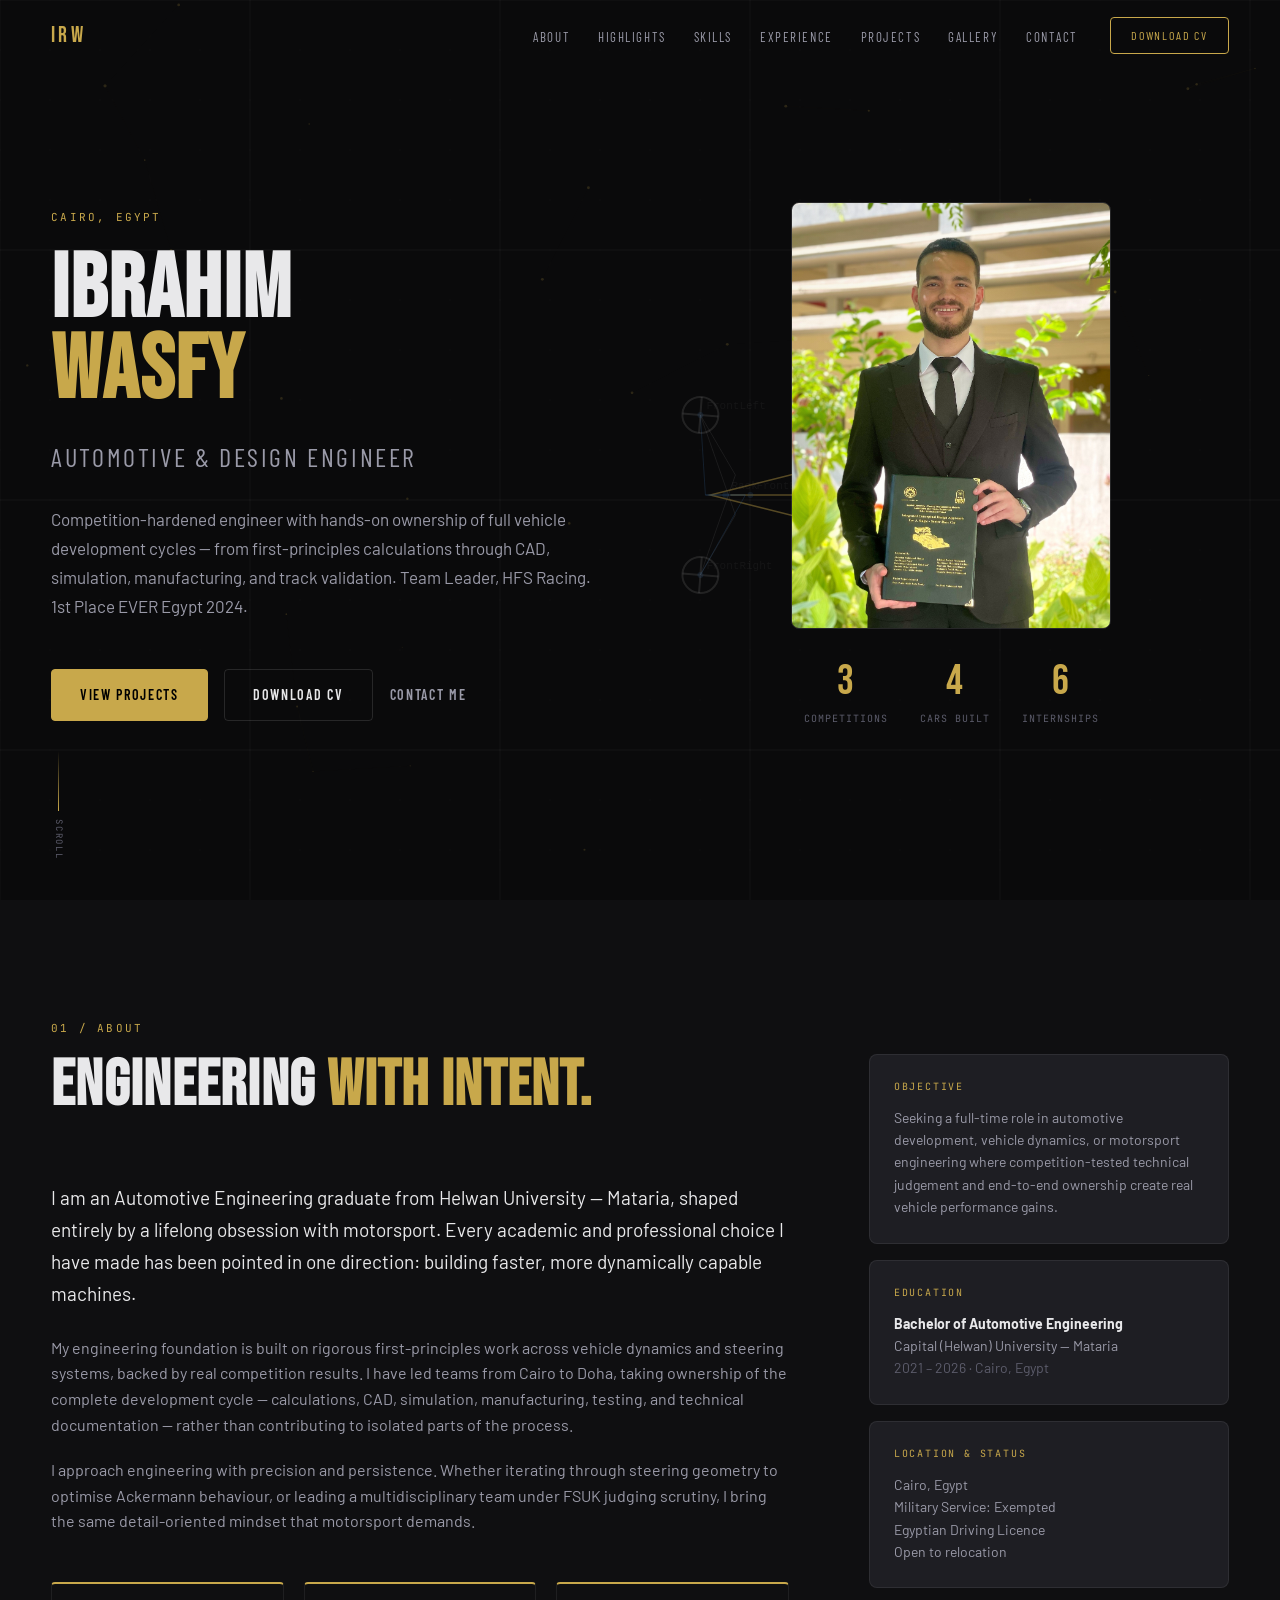
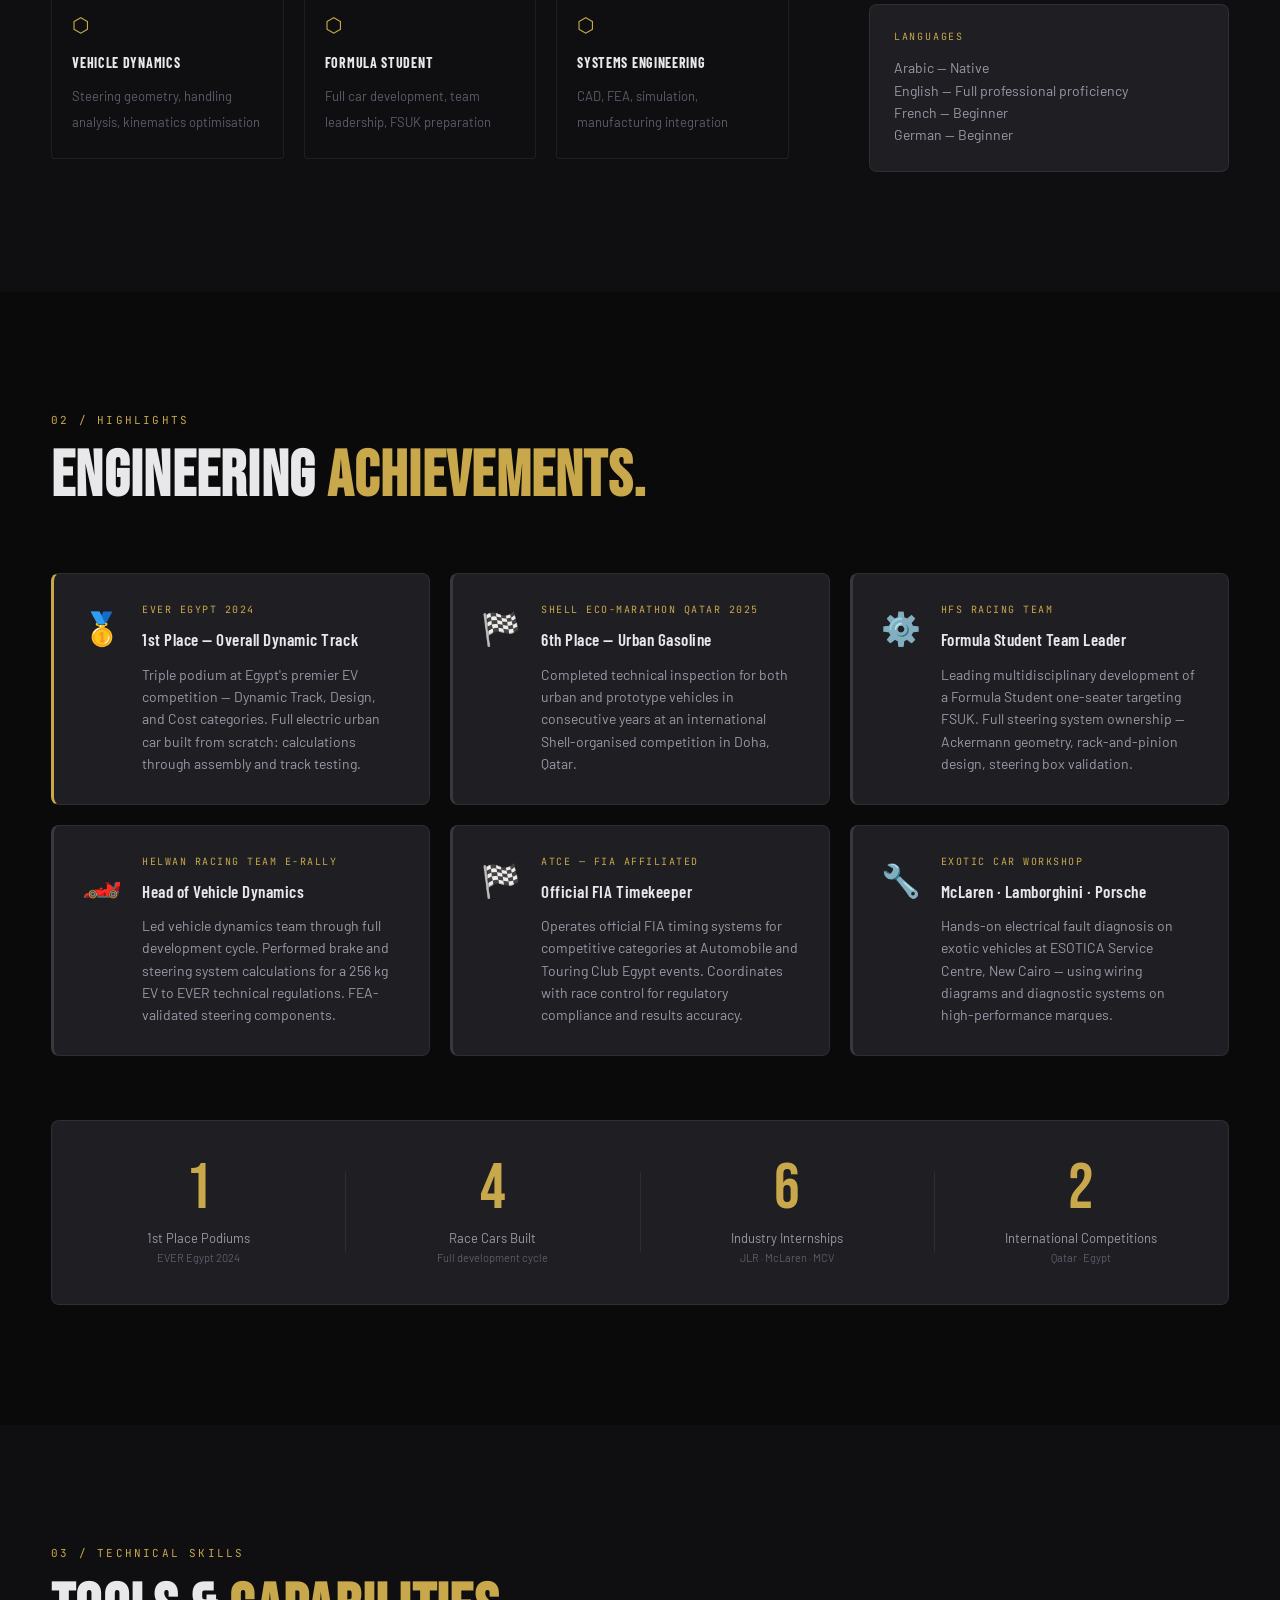
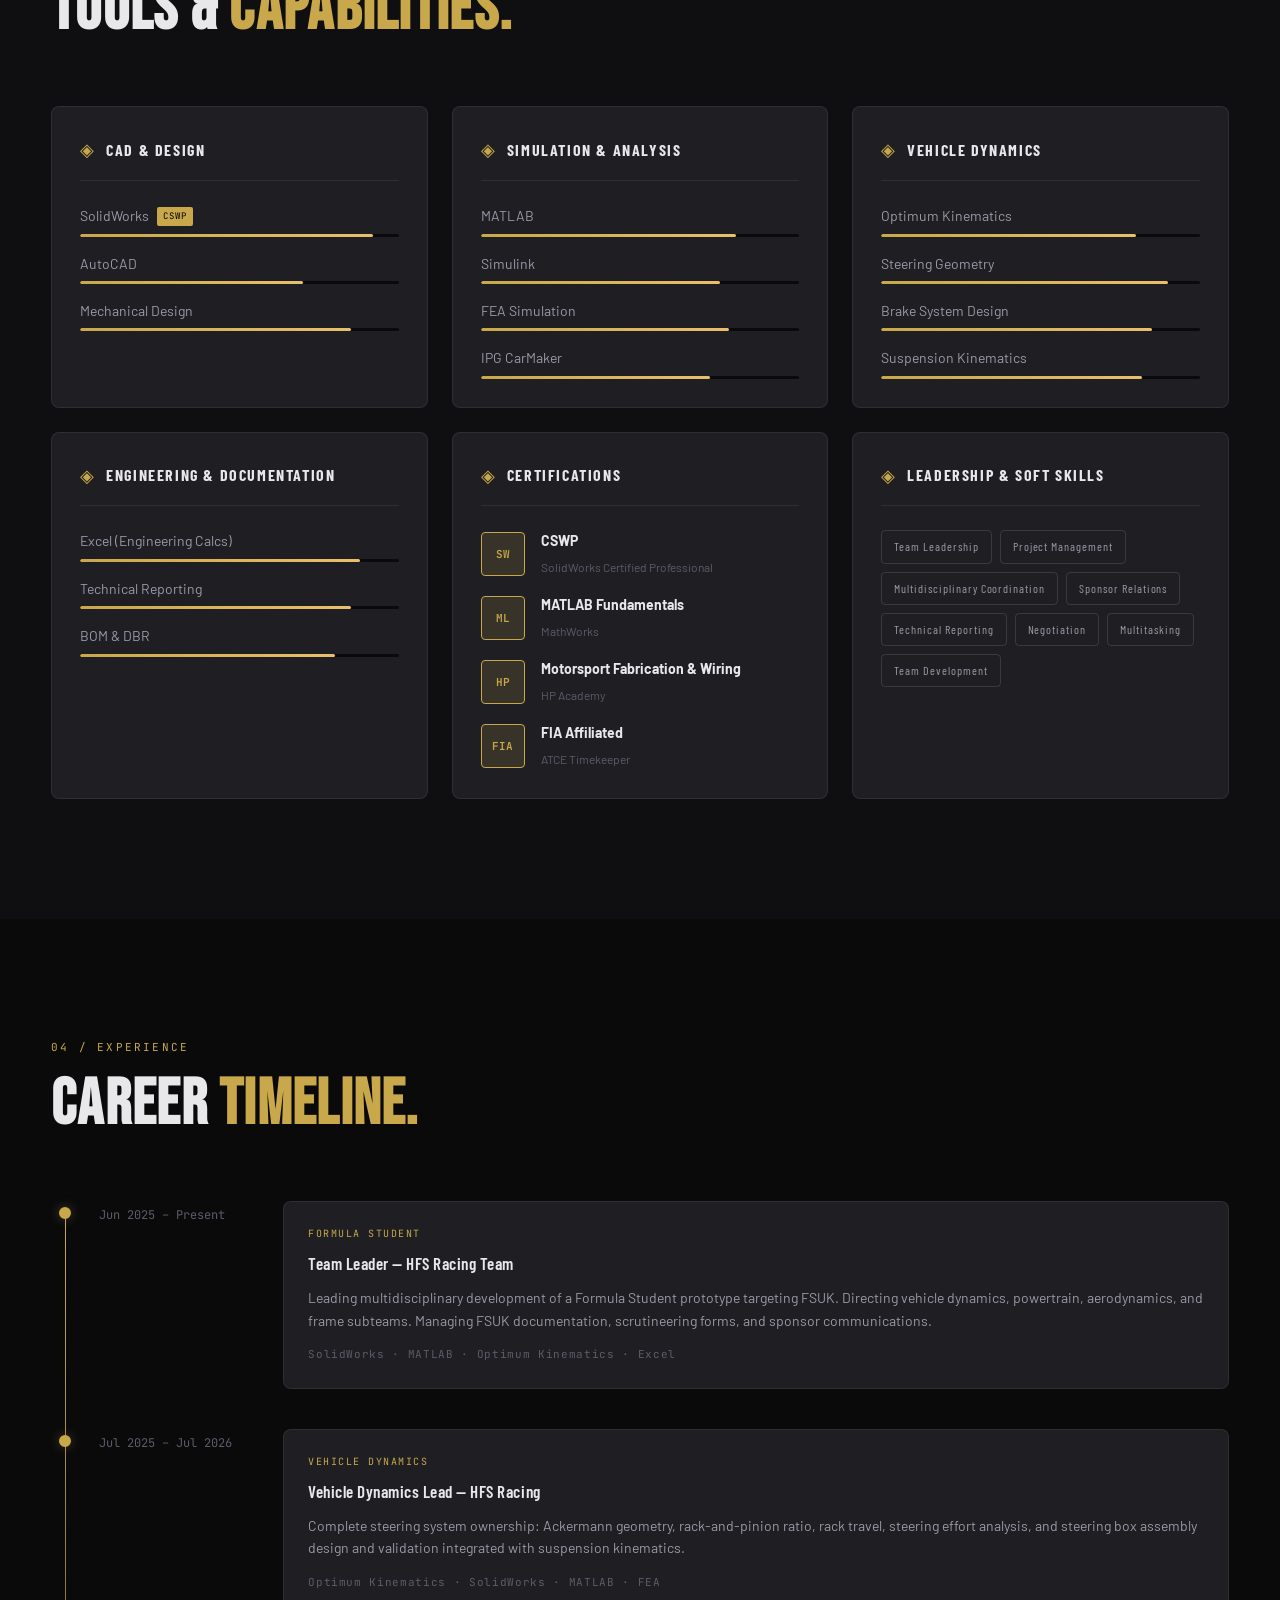
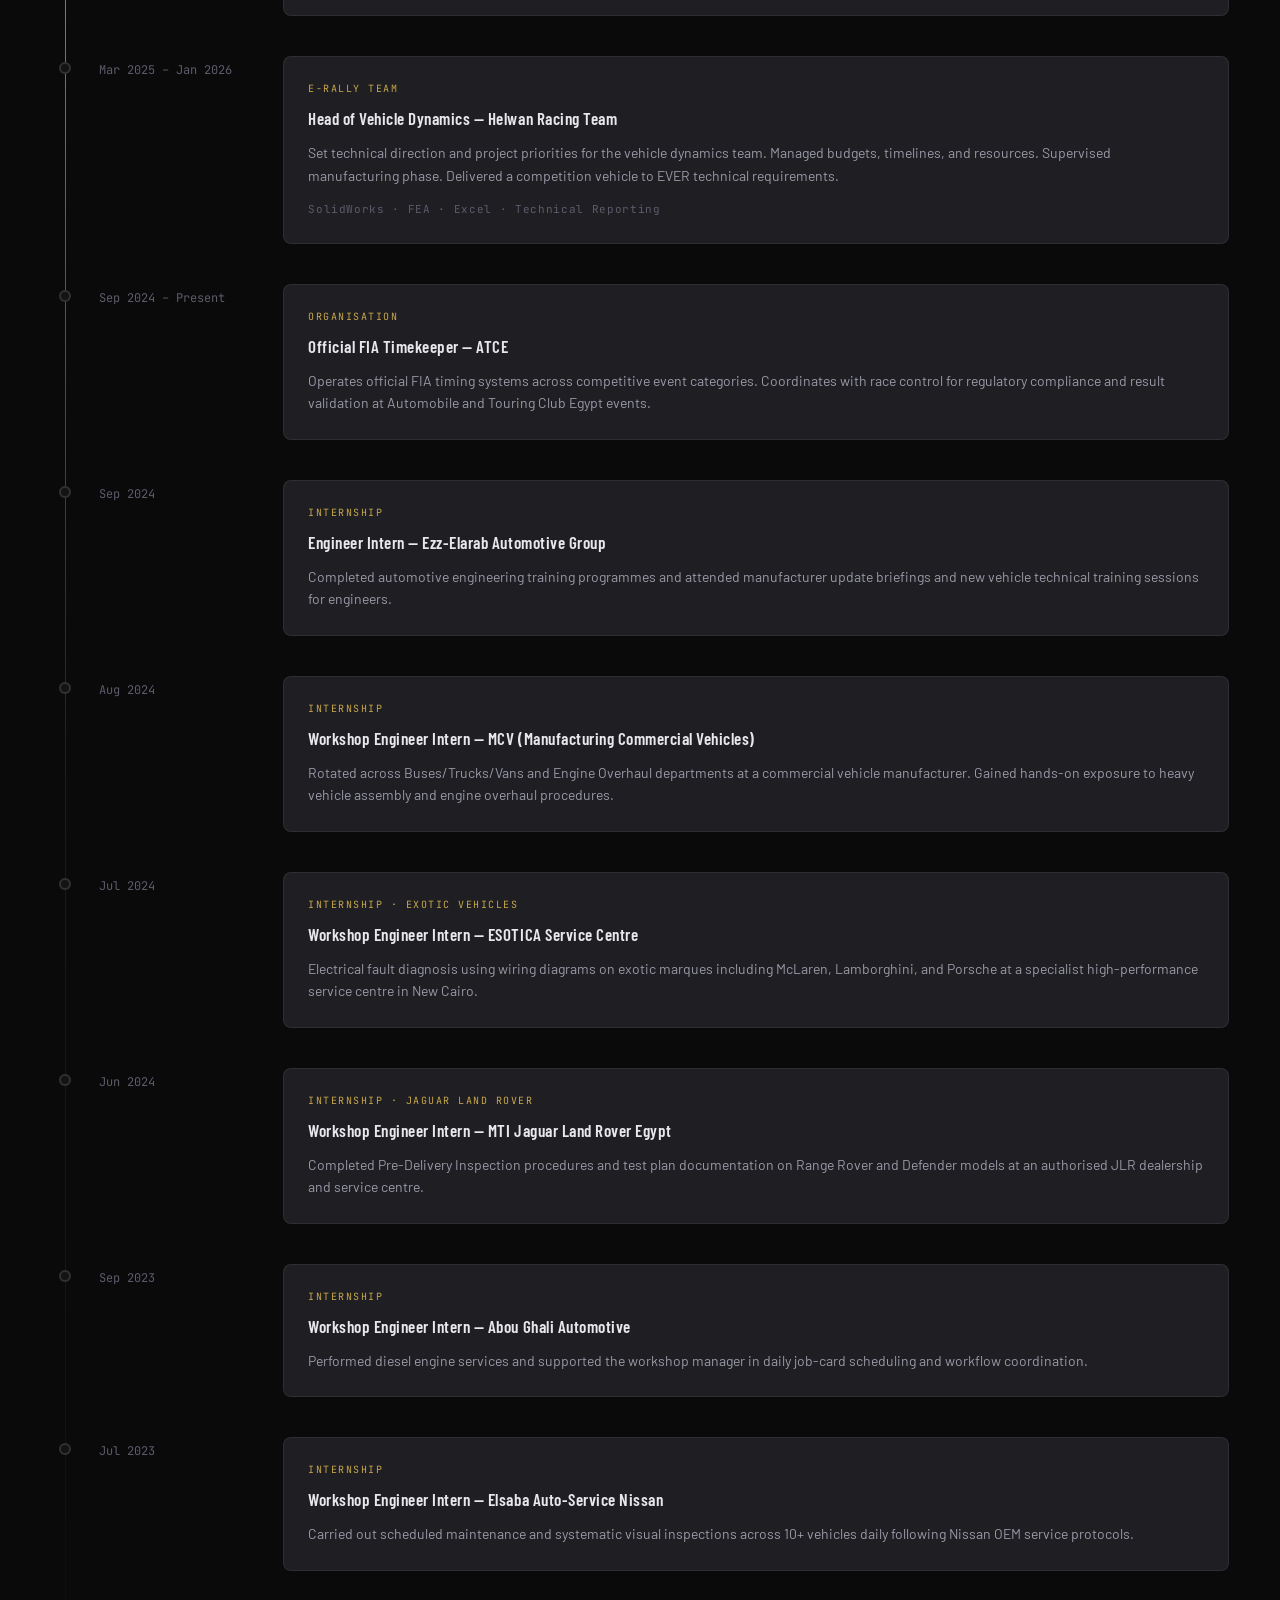
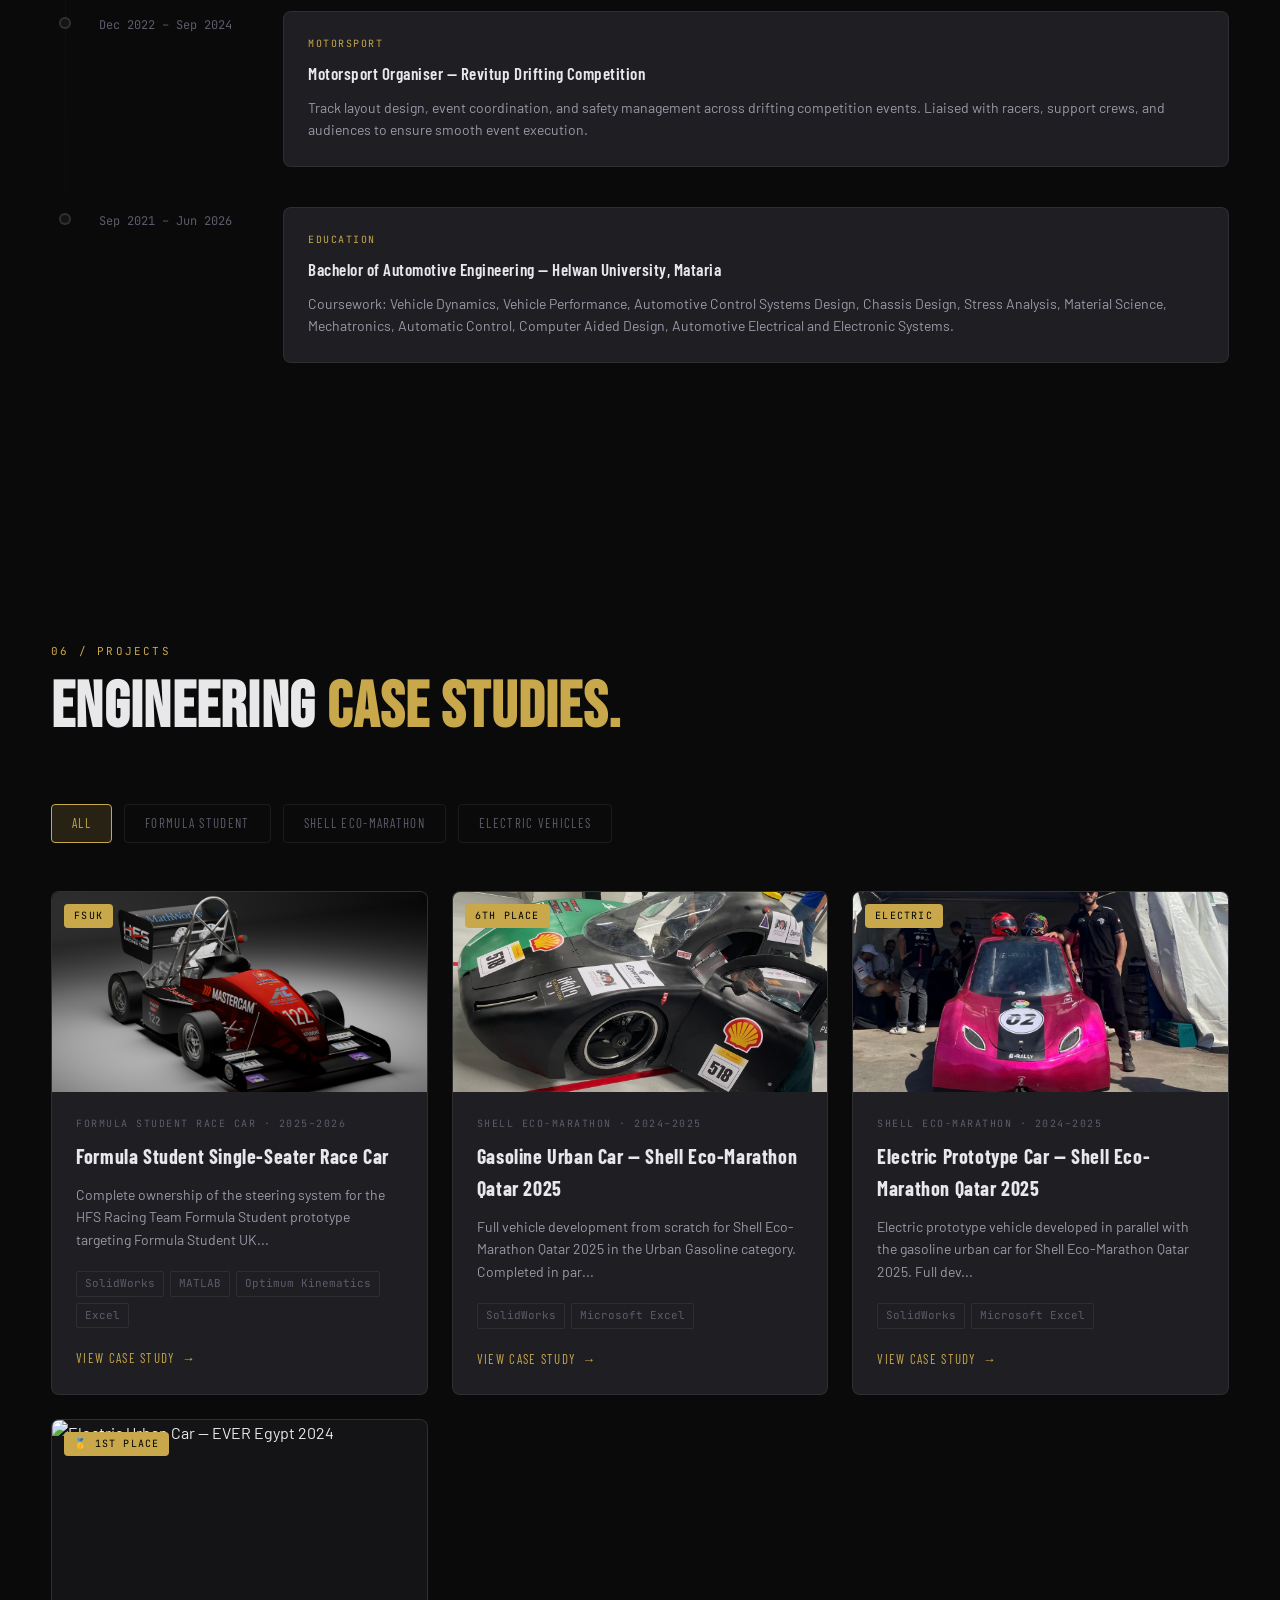
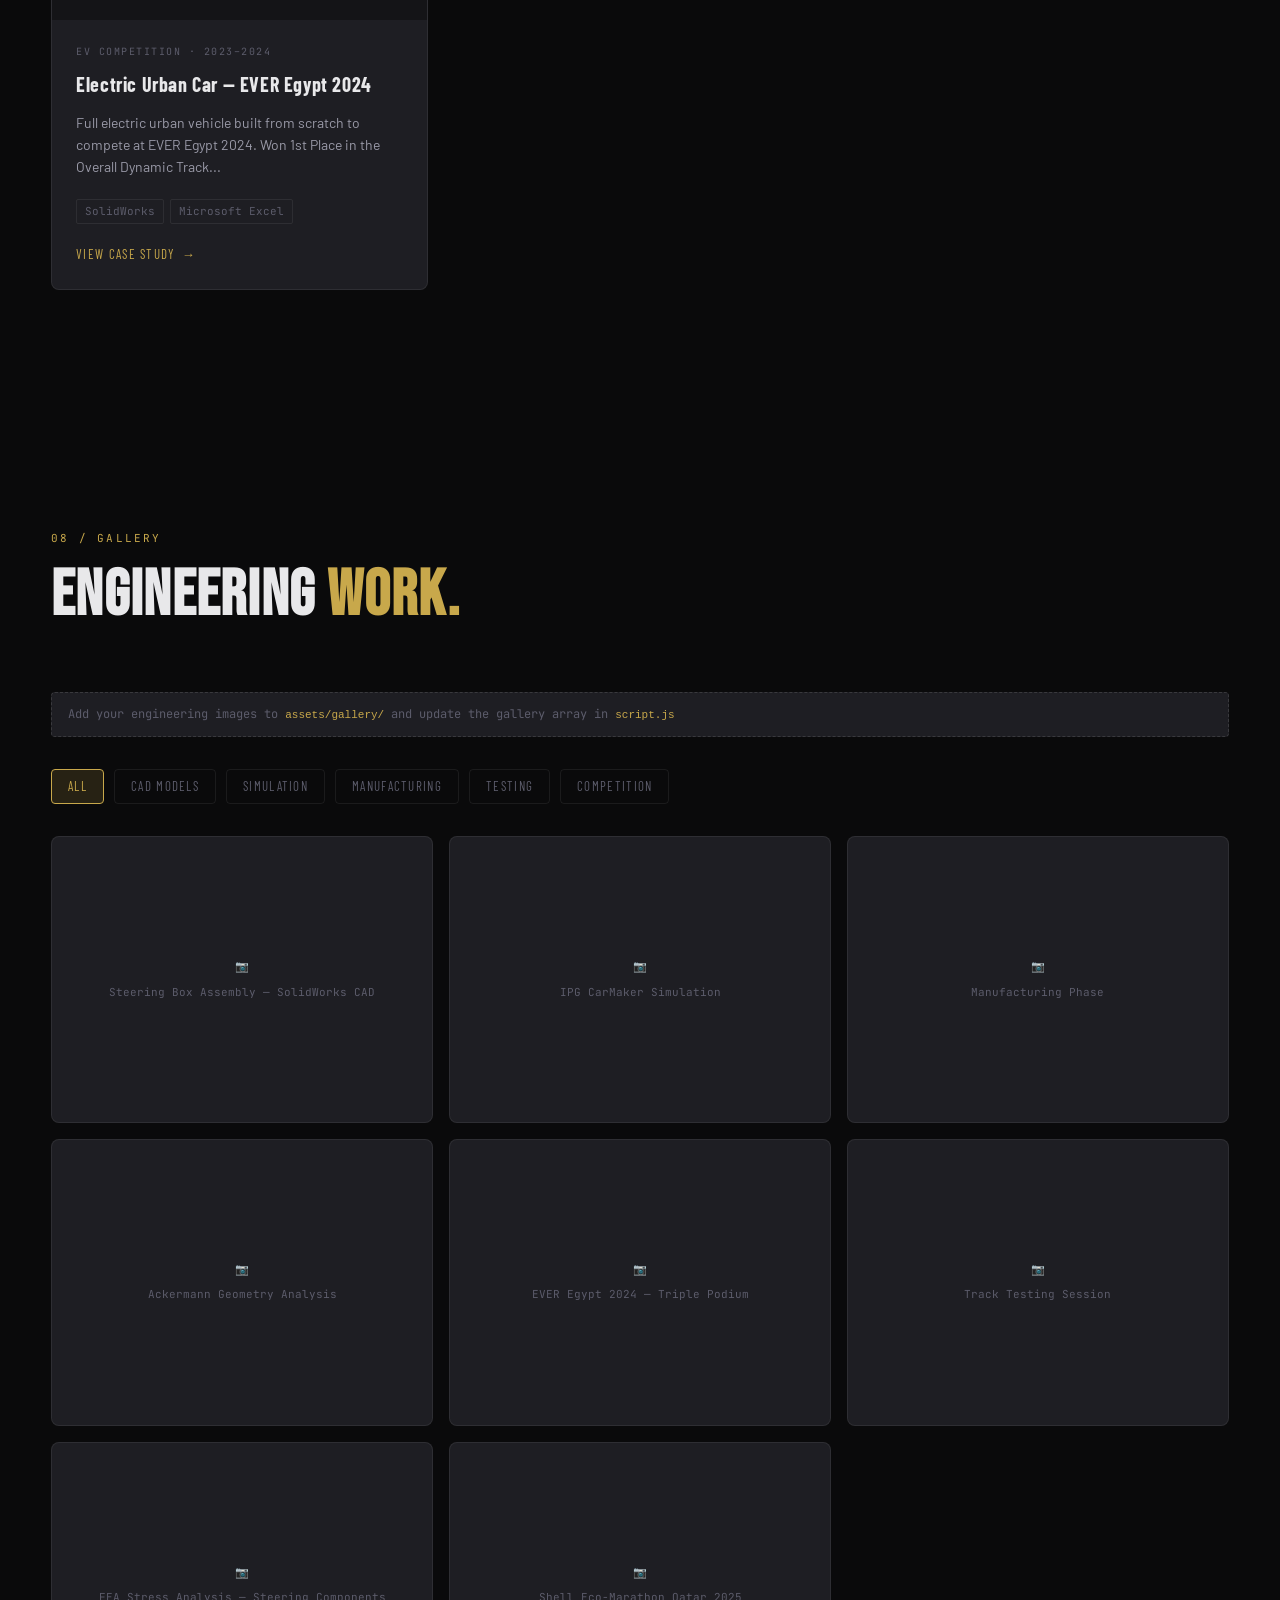
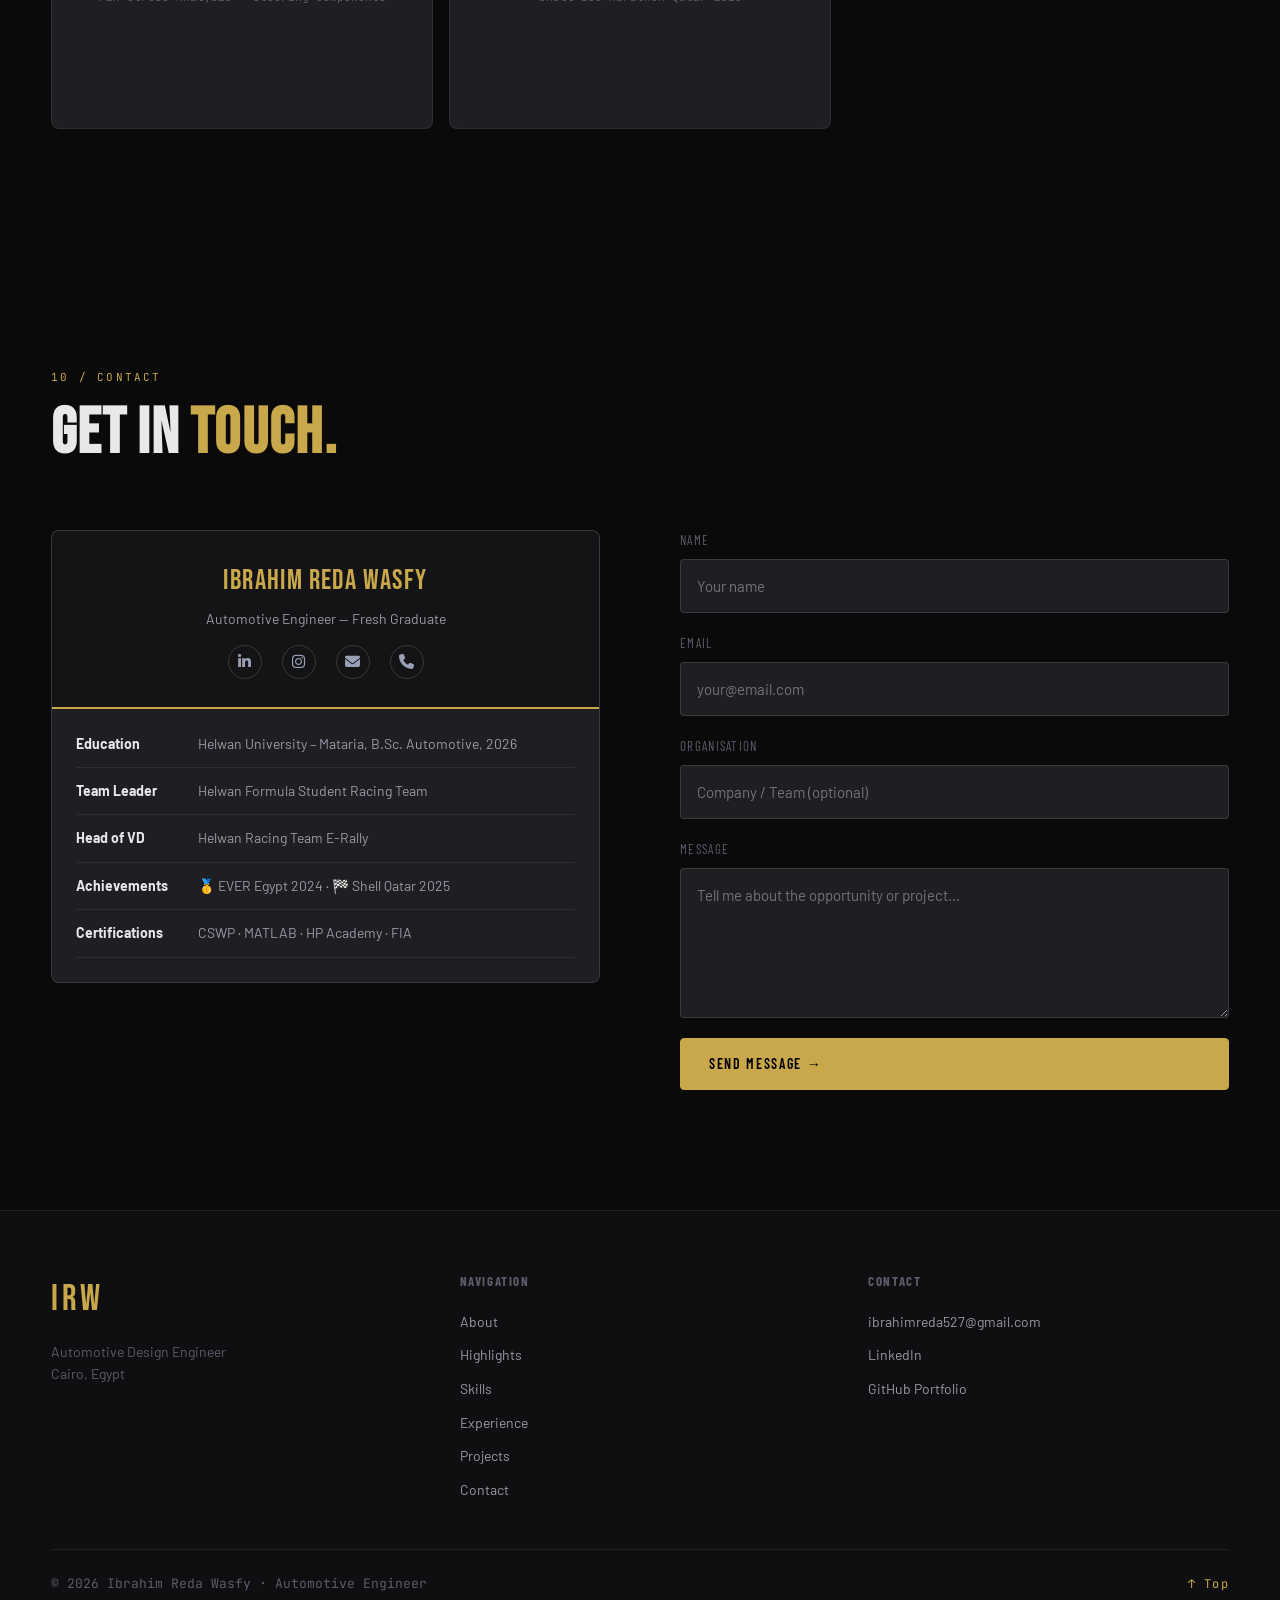
==== commit a0b6064b: "Update index.html" ====
--- a/index.html
+++ b/index.html
@@ -41,6 +41,7 @@
       <li><a href="#skills">Skills</a></li>
       <li><a href="#experience">Experience</a></li>
       <li><a href="#projects">Projects</a></li>
+      <li><a href="#gallery">GALLERY</a></li>
       <li><a href="#contact">Contact</a></li>
     </ul>
     <a href="assets/Ibrahim_Reda_Wasfy_CV.pdf" class="nav-cta" download aria-label="Download CV">
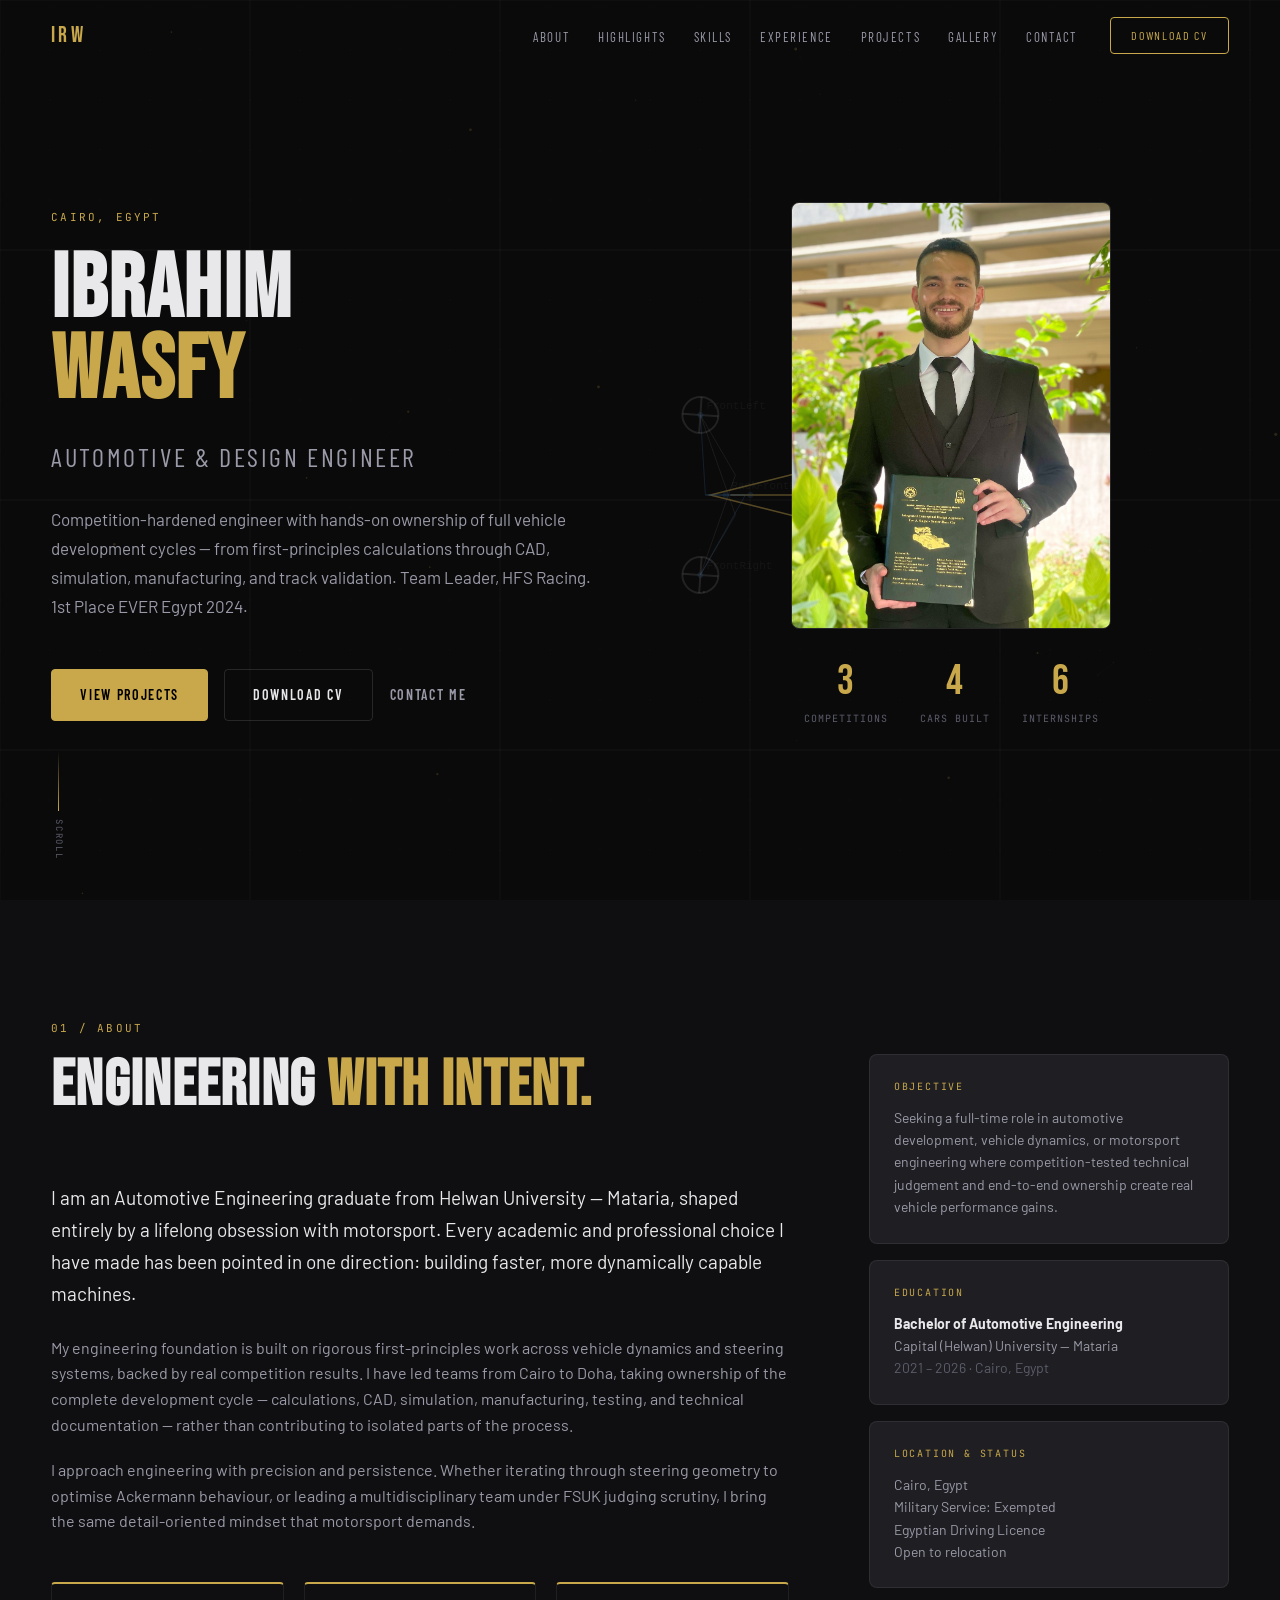
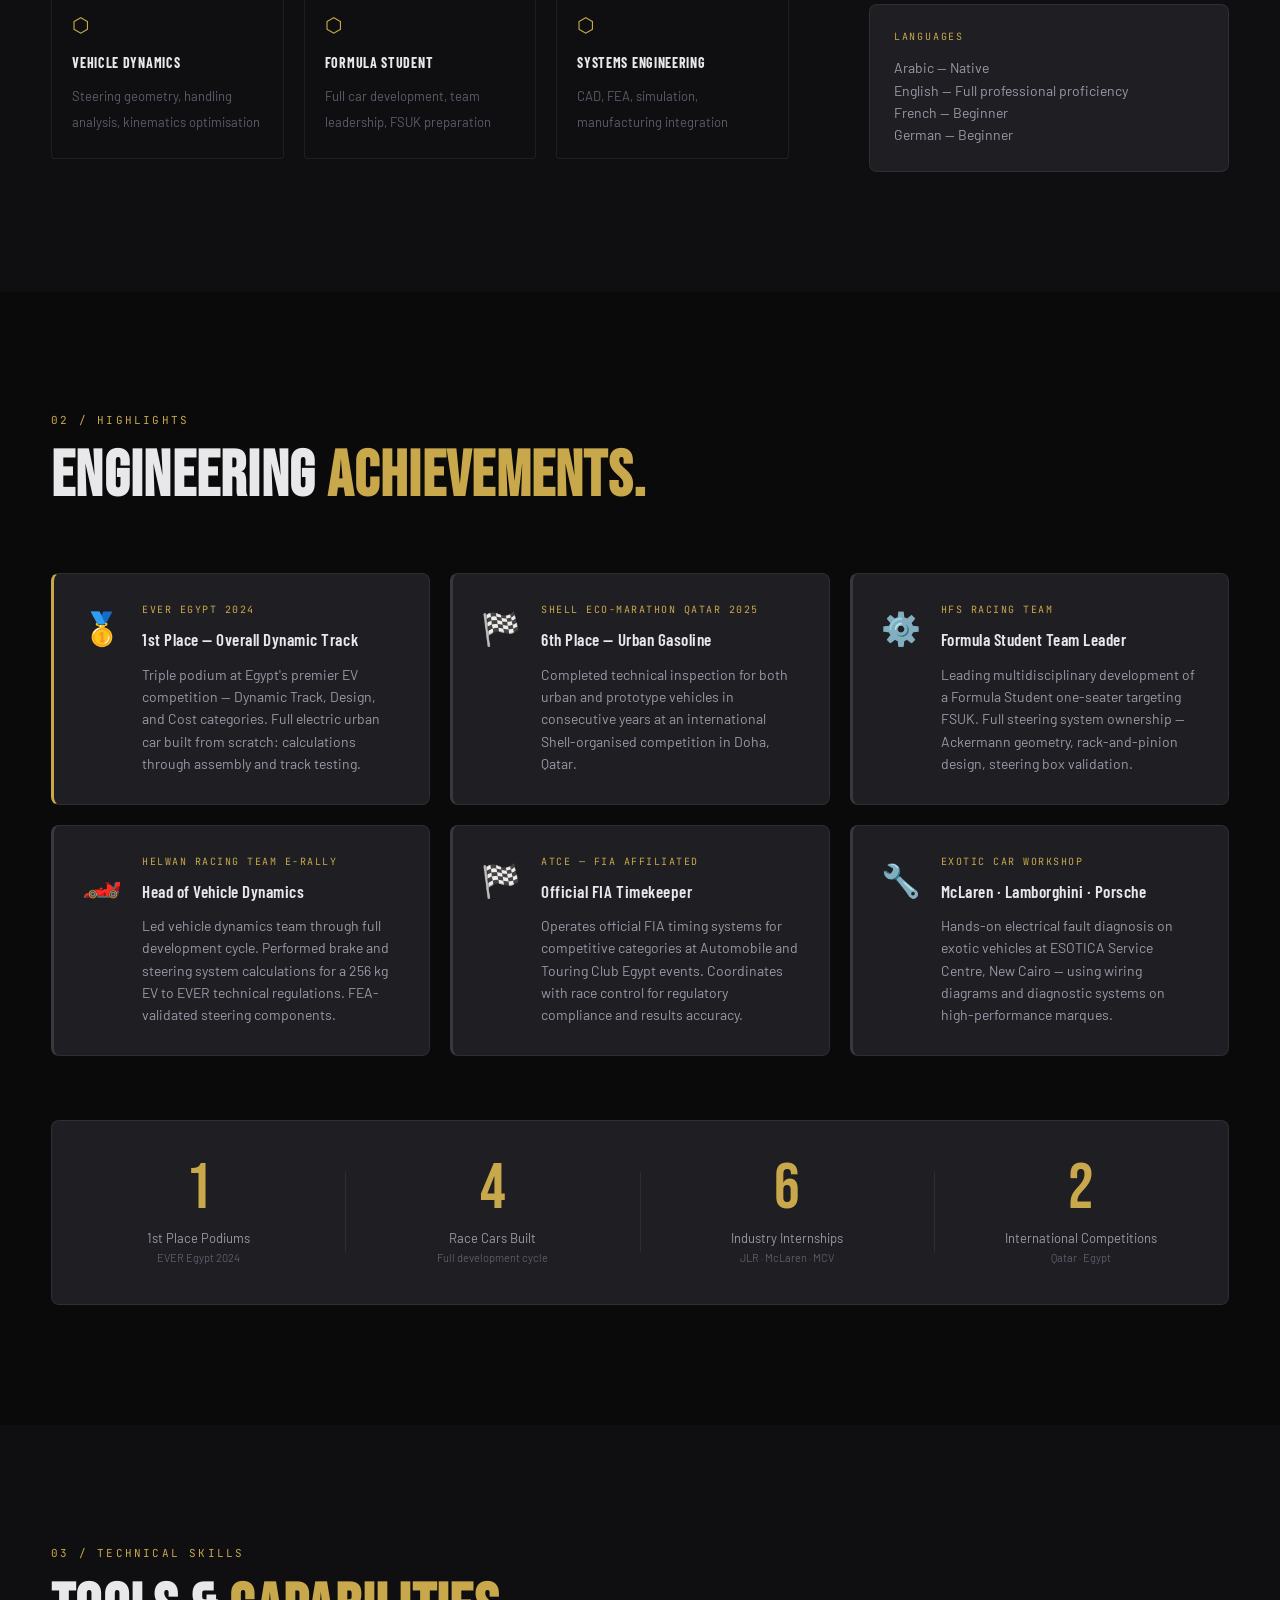
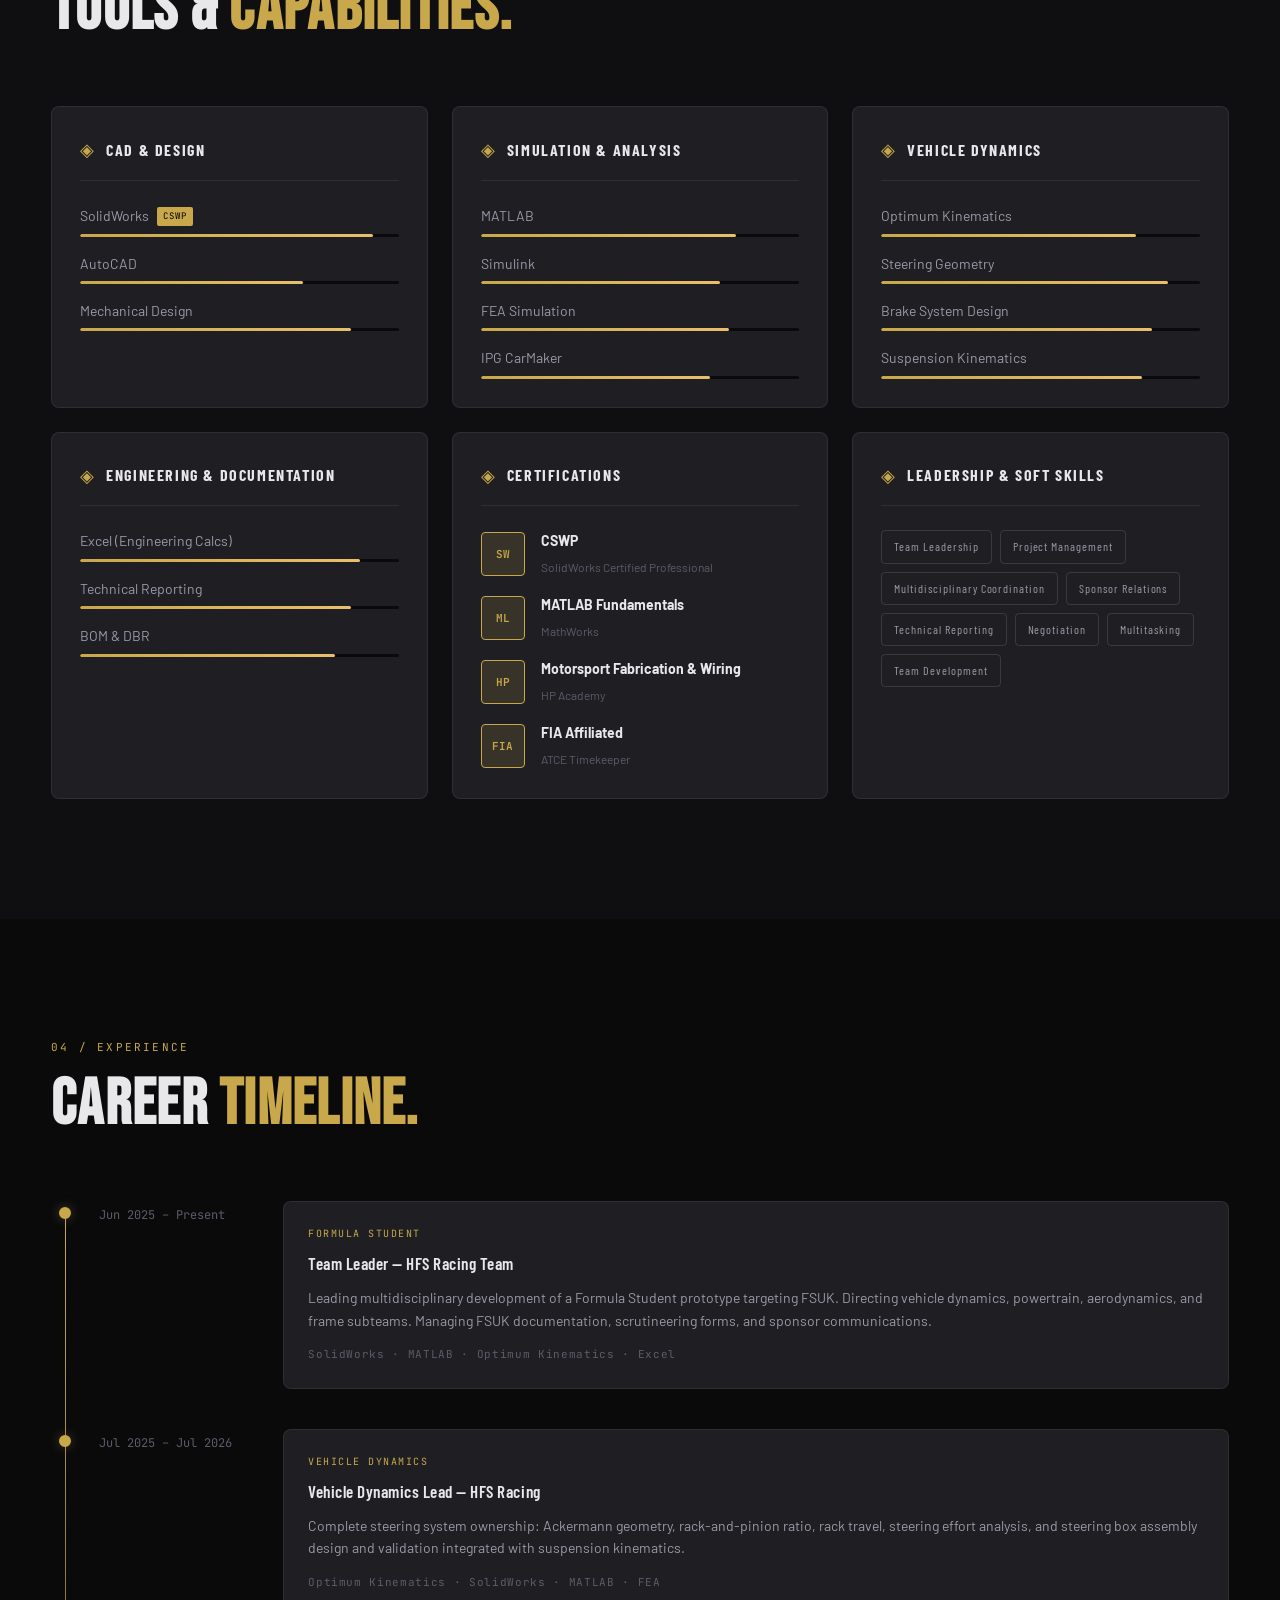
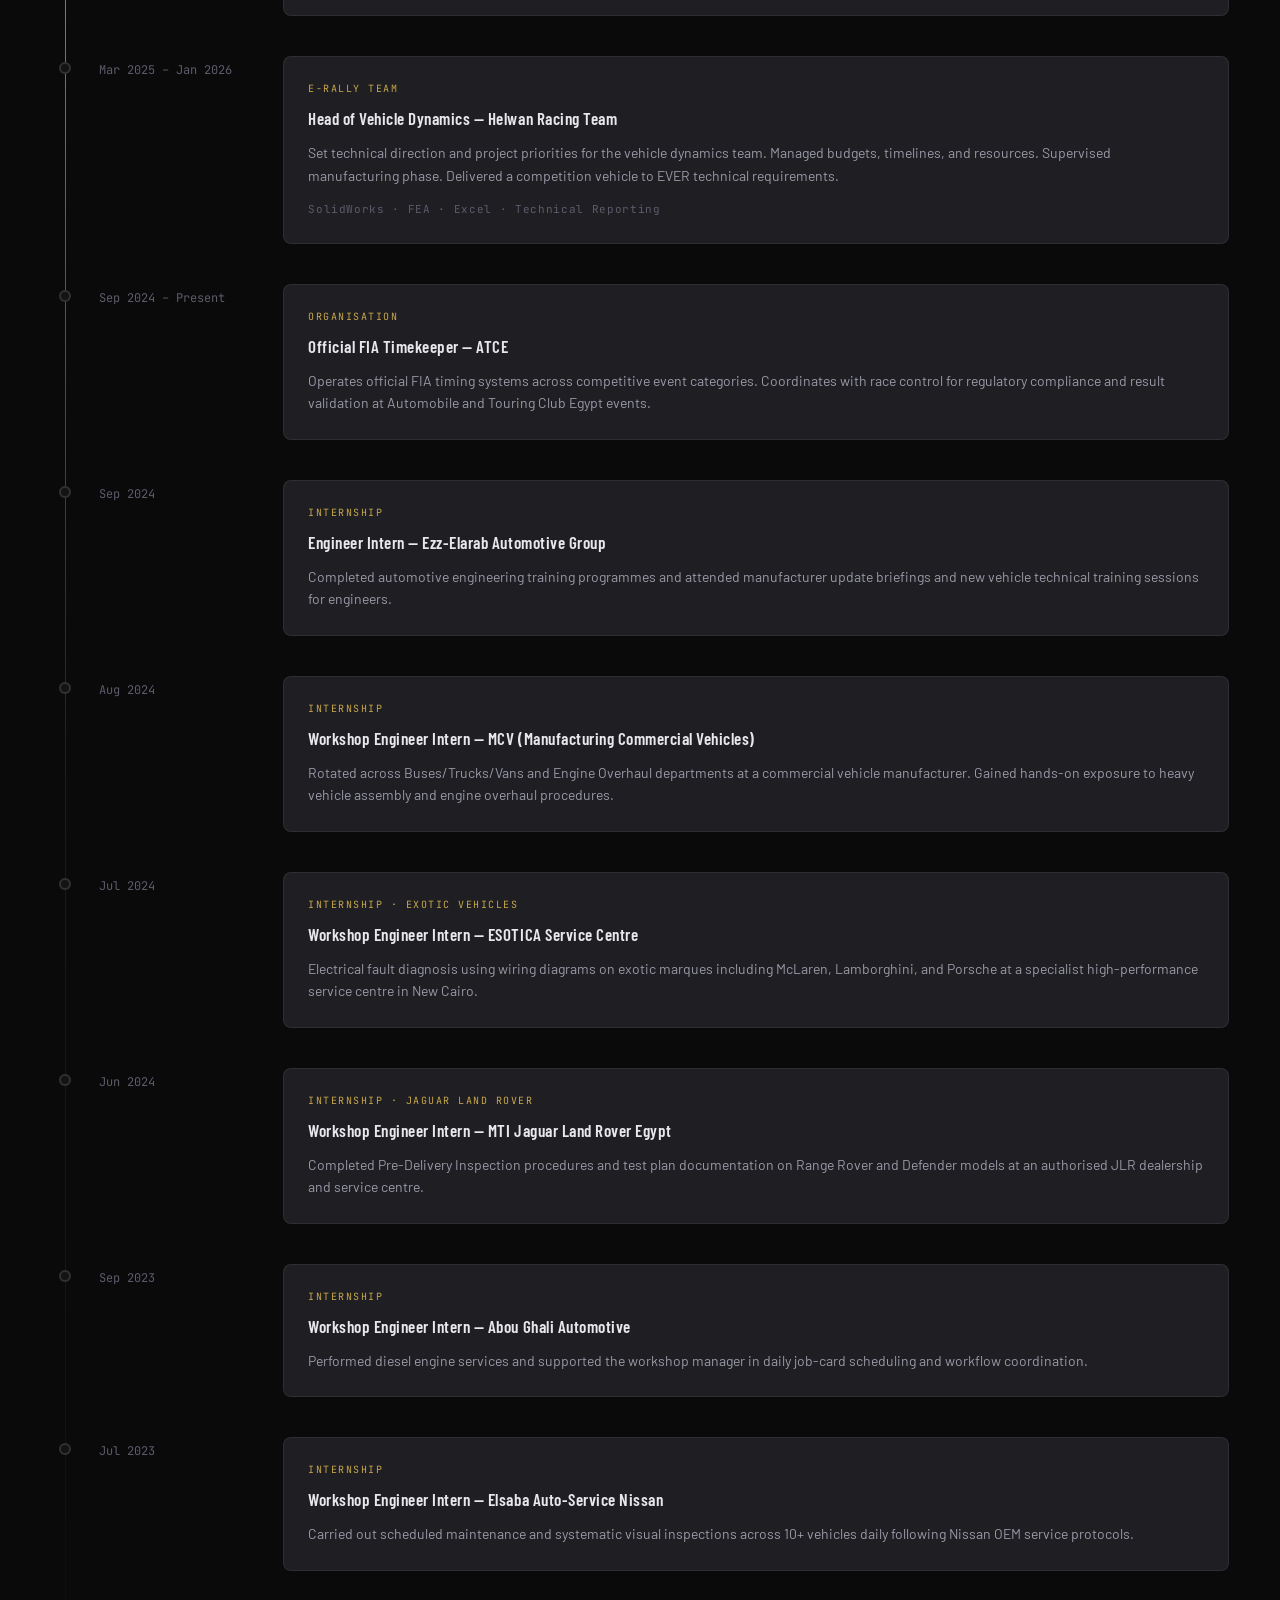
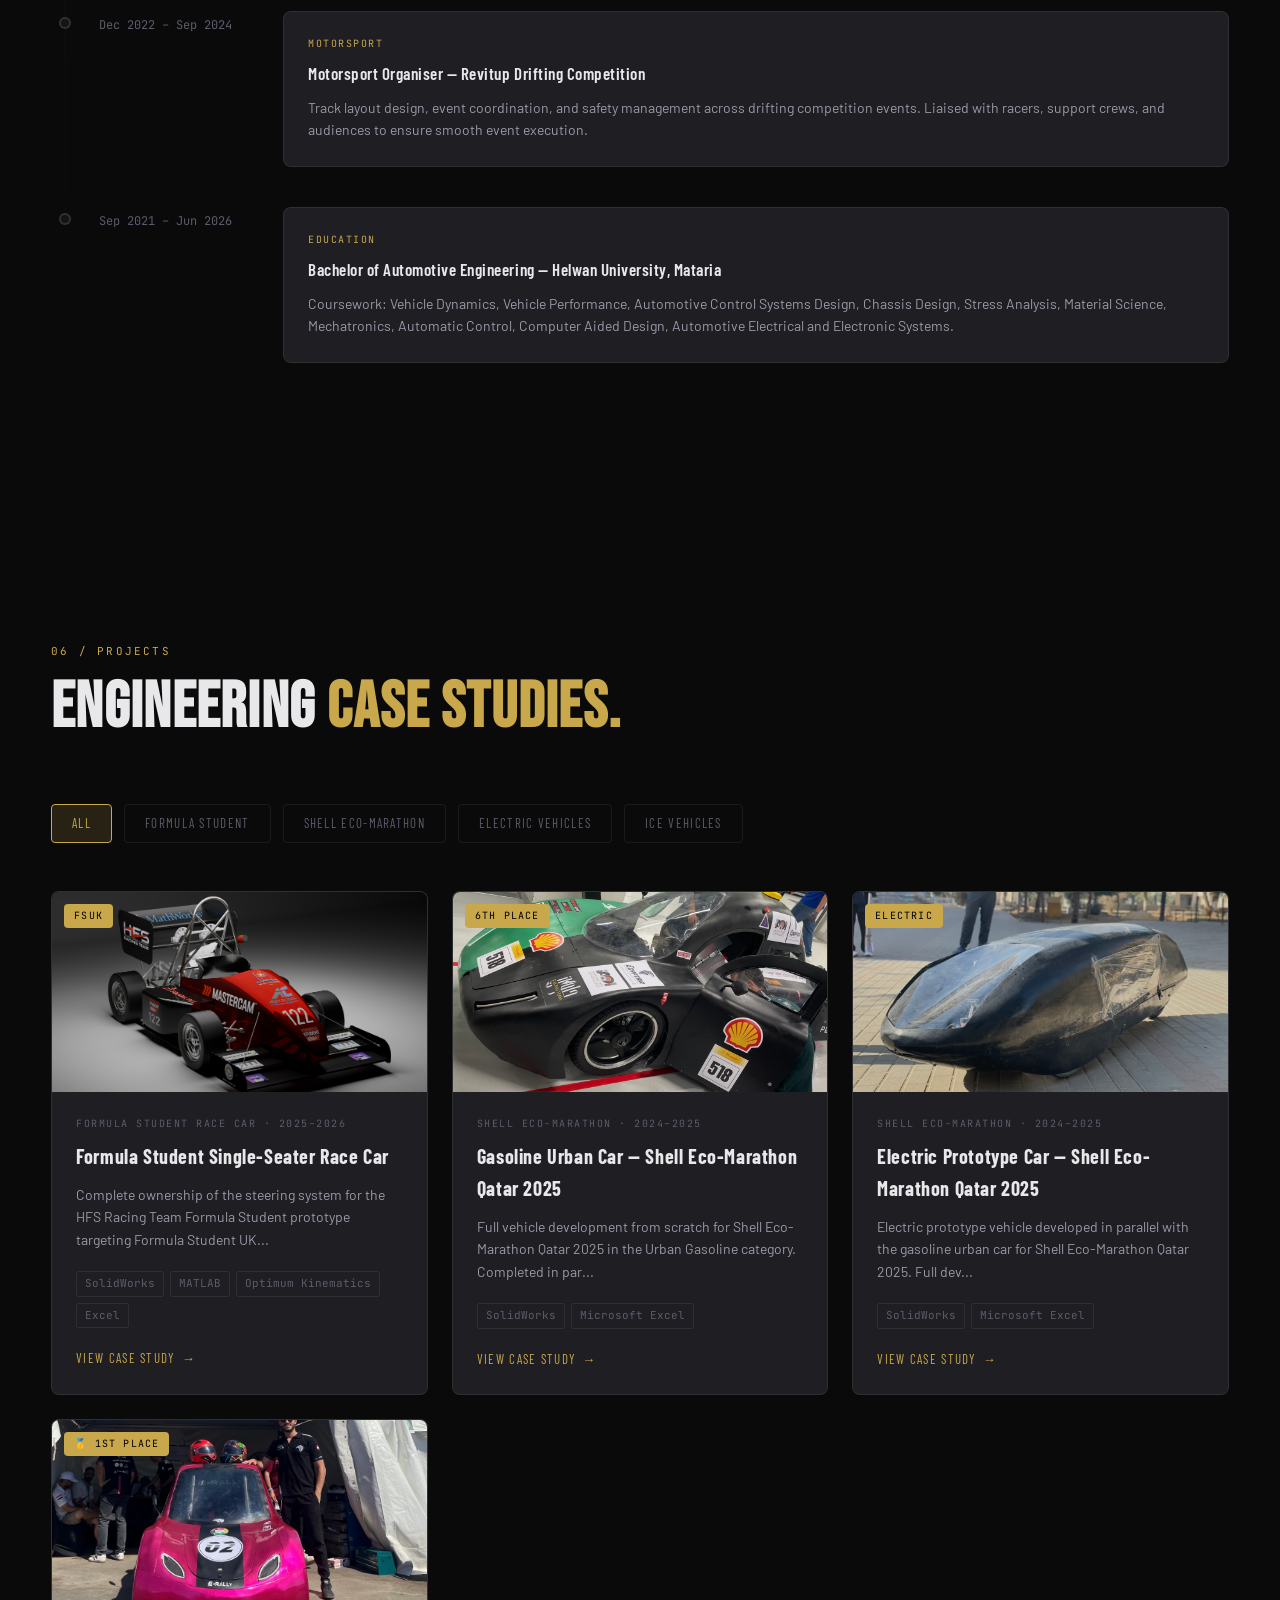
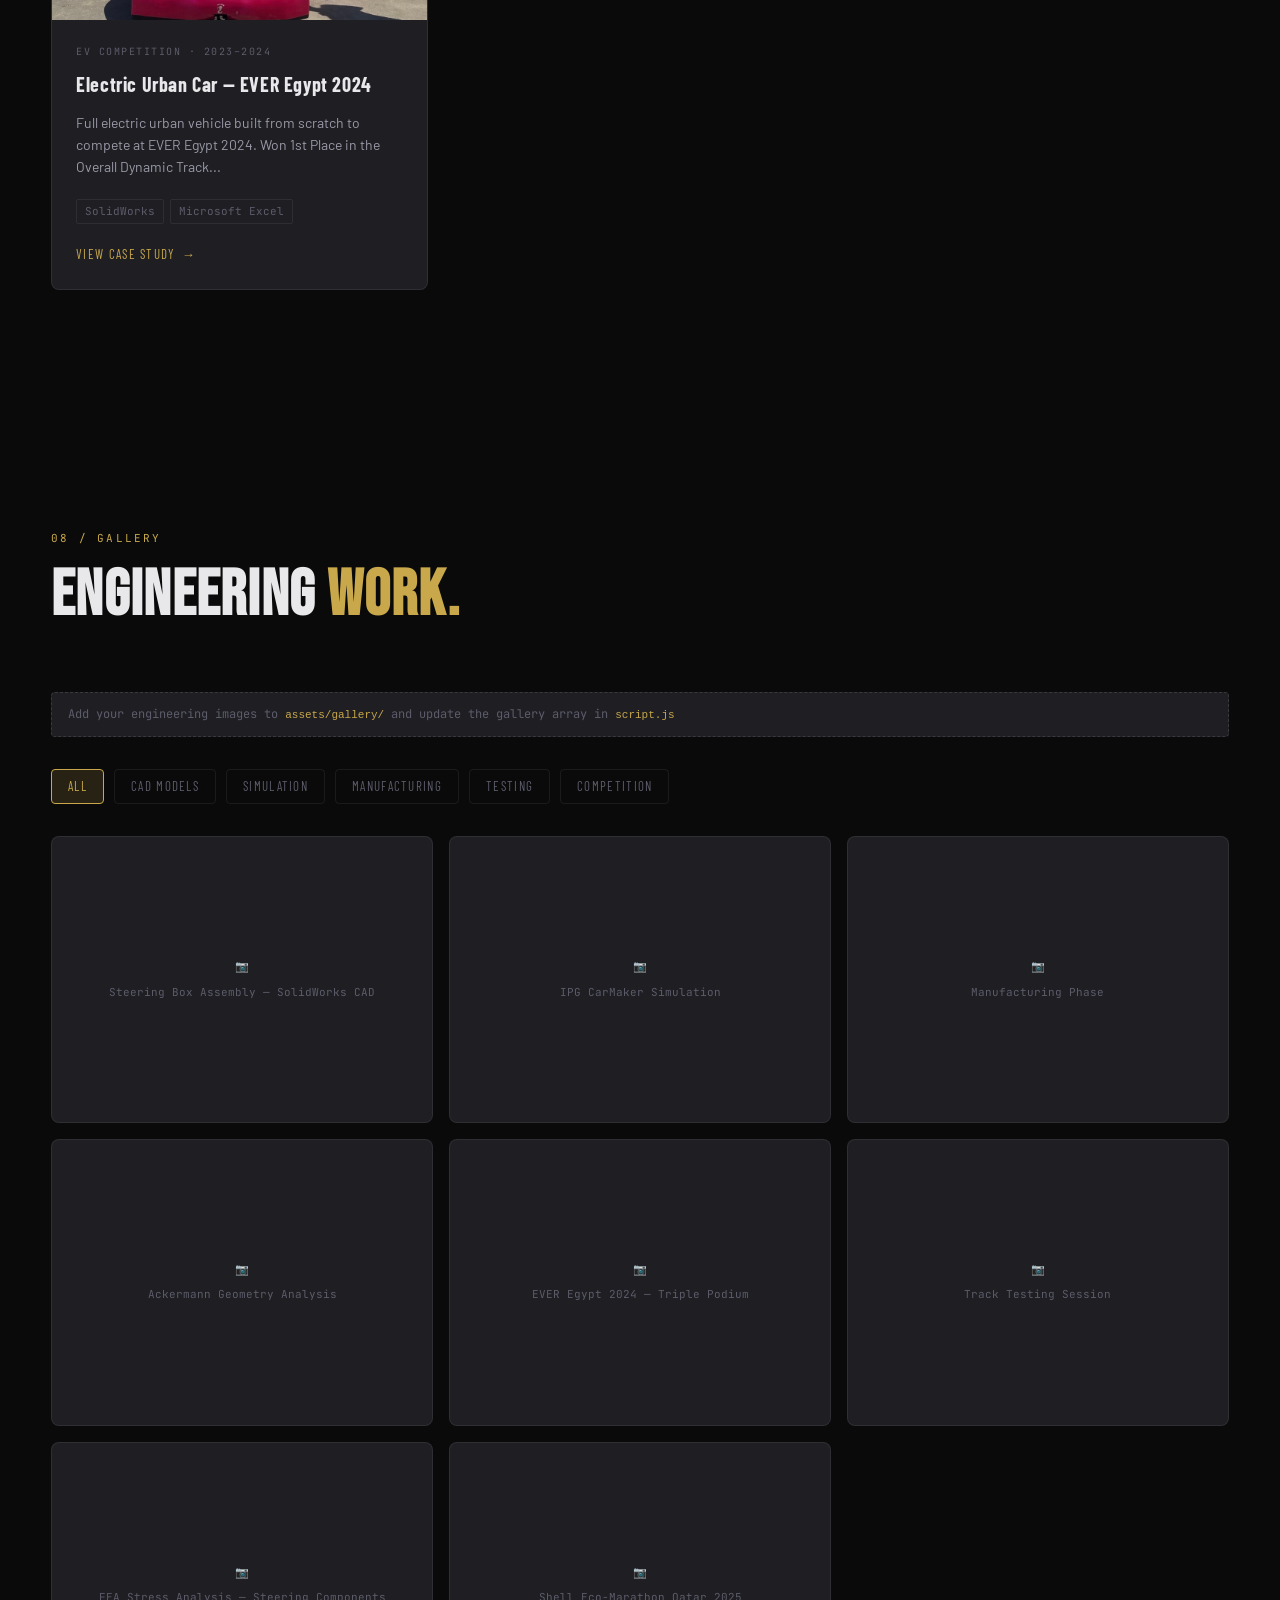
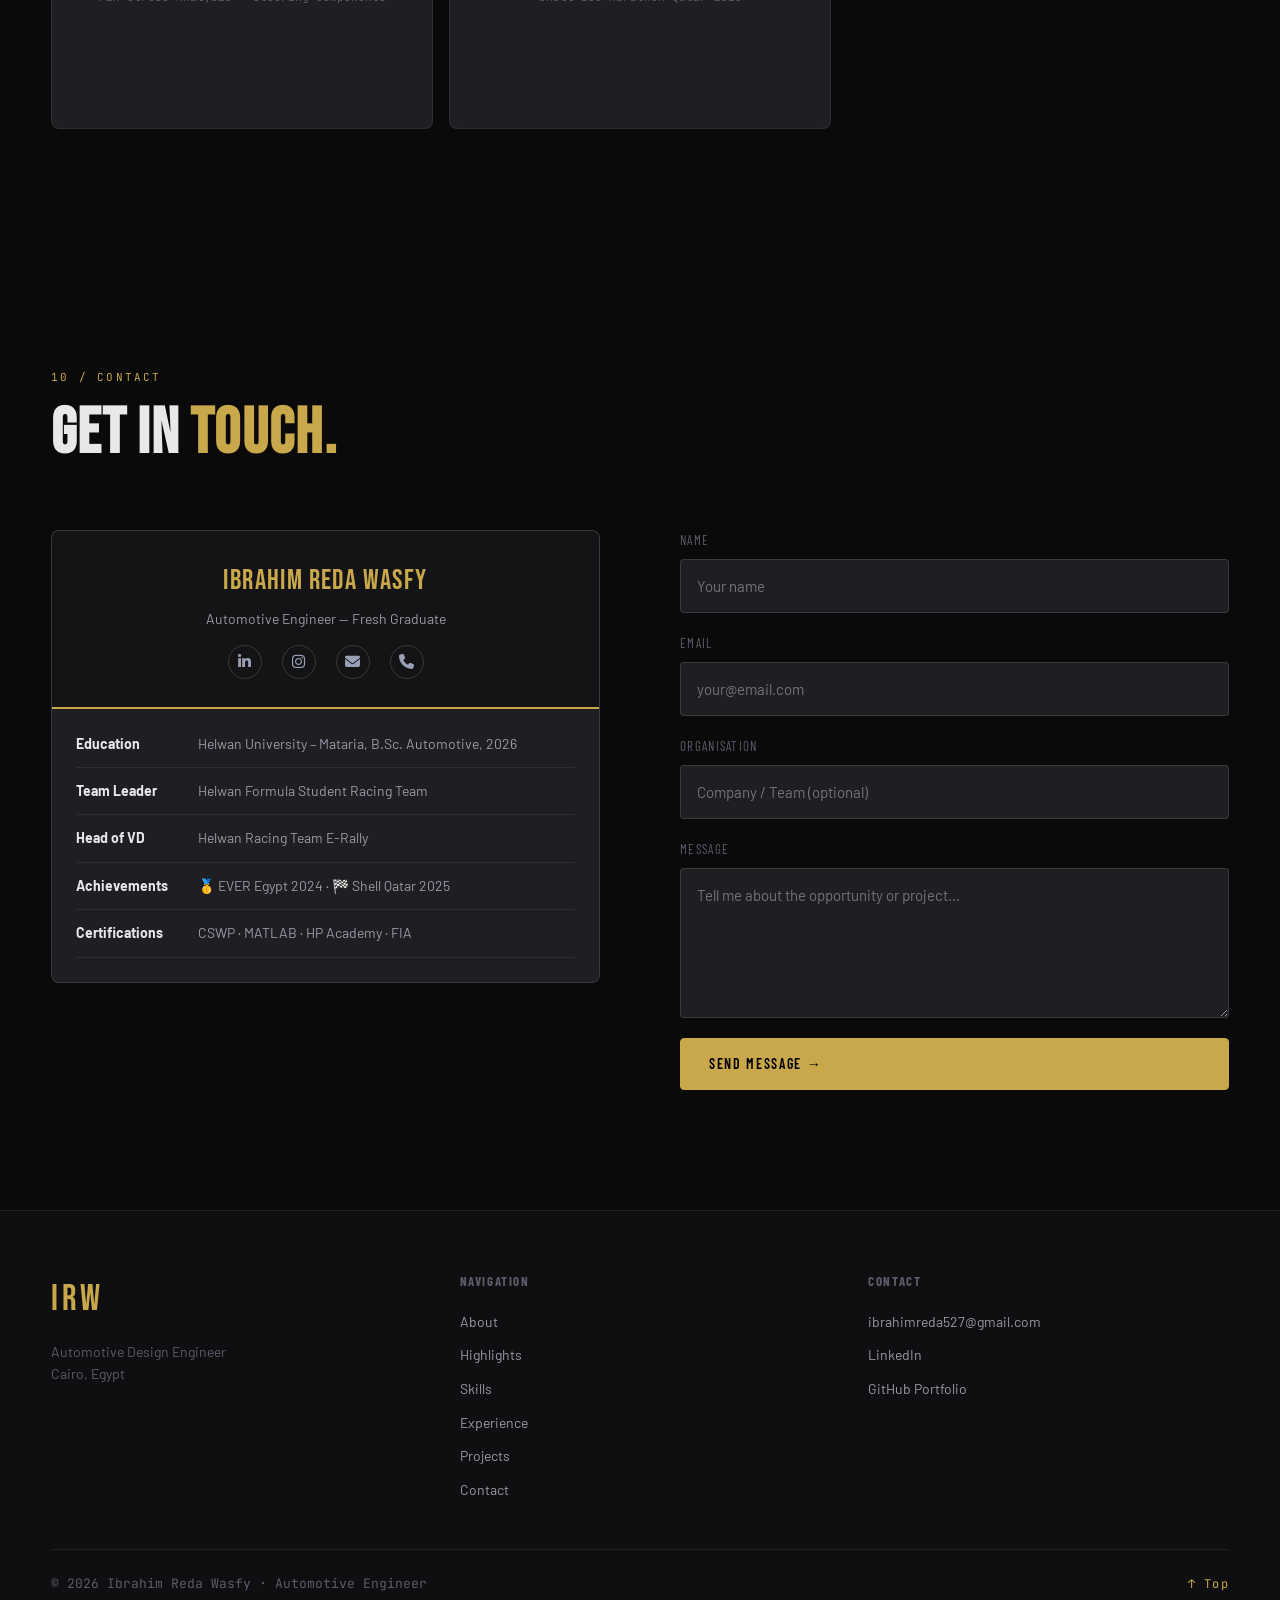
==== commit 6df19ce1: "Update index.html" ====
--- a/index.html
+++ b/index.html
@@ -557,6 +557,7 @@
         <button class="filter-btn" data-filter="formula-student" role="tab" aria-selected="false">Formula Student</button>
         <button class="filter-btn" data-filter="eco-marathon" role="tab" aria-selected="false">Shell Eco-Marathon</button>
         <button class="filter-btn" data-filter="ev" role="tab" aria-selected="false">Electric Vehicles</button>
+        <button class="filter-btn" data-filter="ICE" role="tab" aria-selected="false">ICE Vehicles</button>
       </div>
 
       <div class="projects-grid" id="projectsGrid">
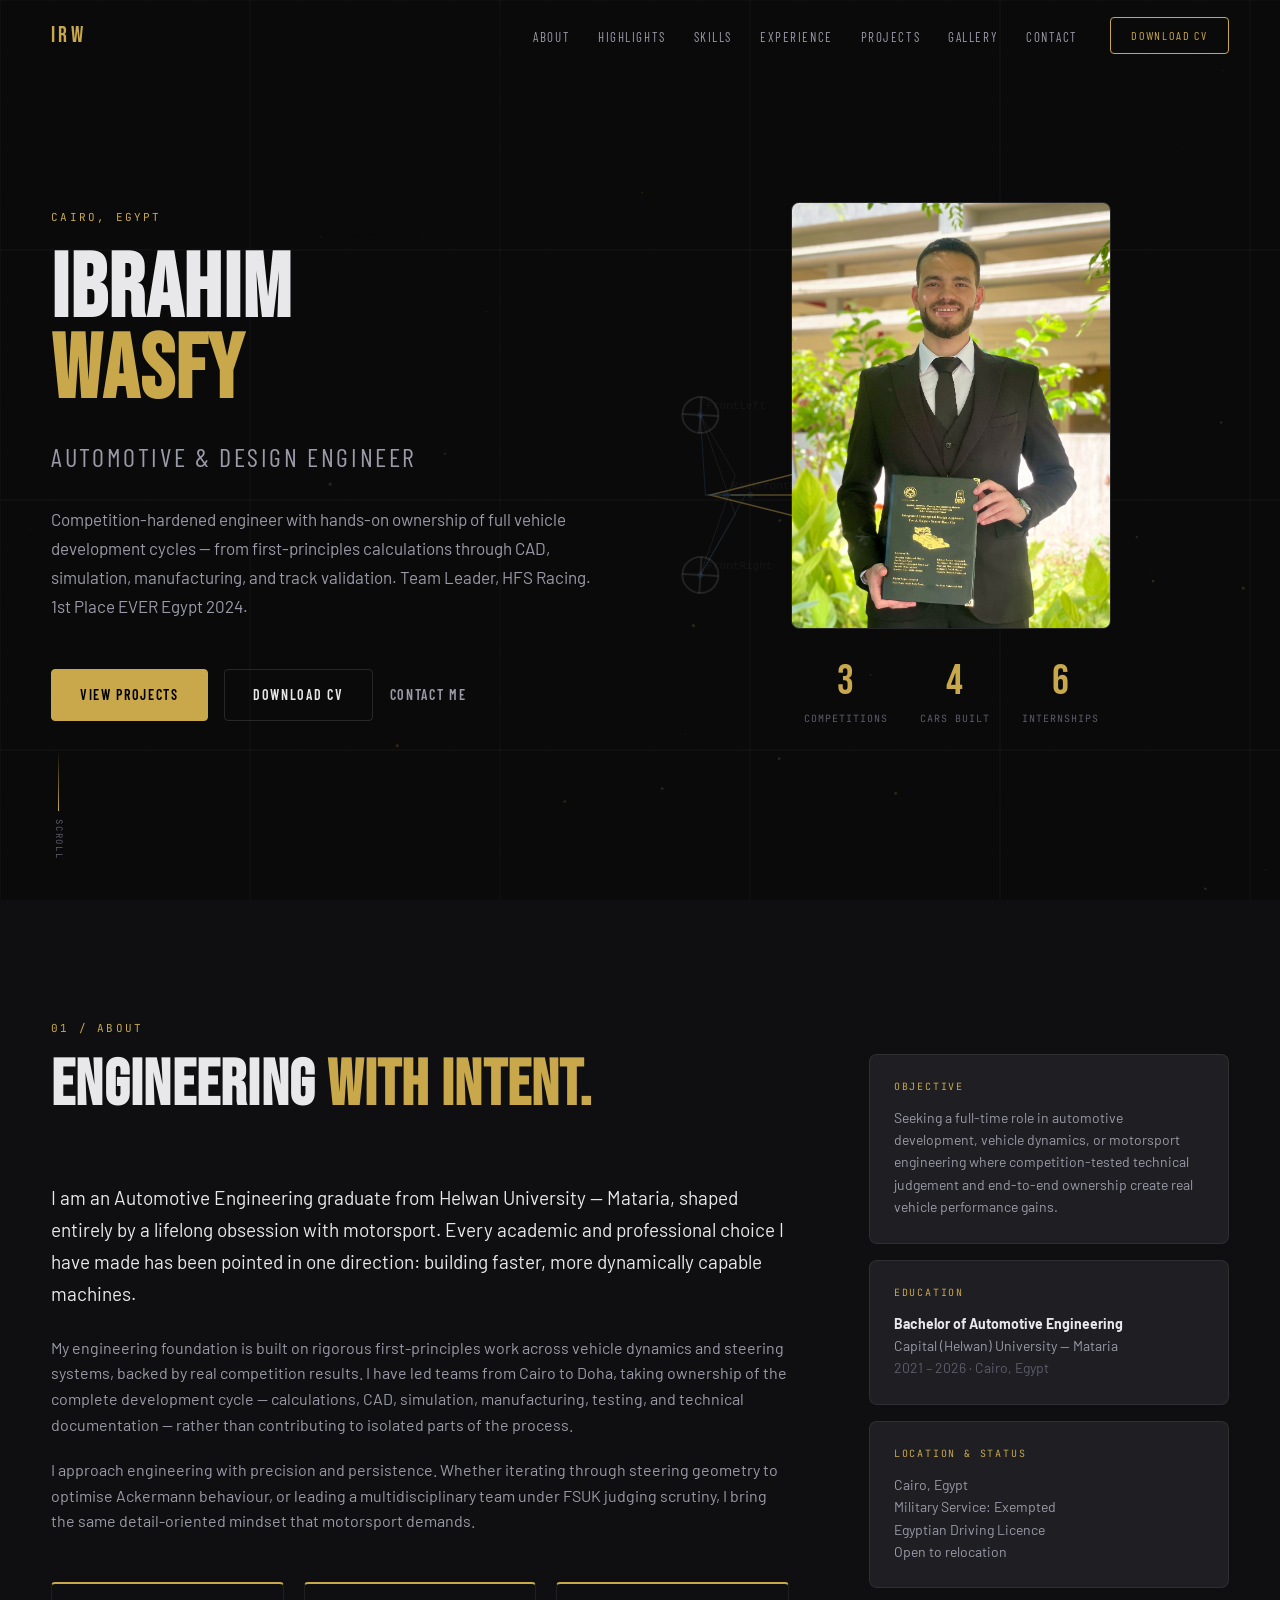
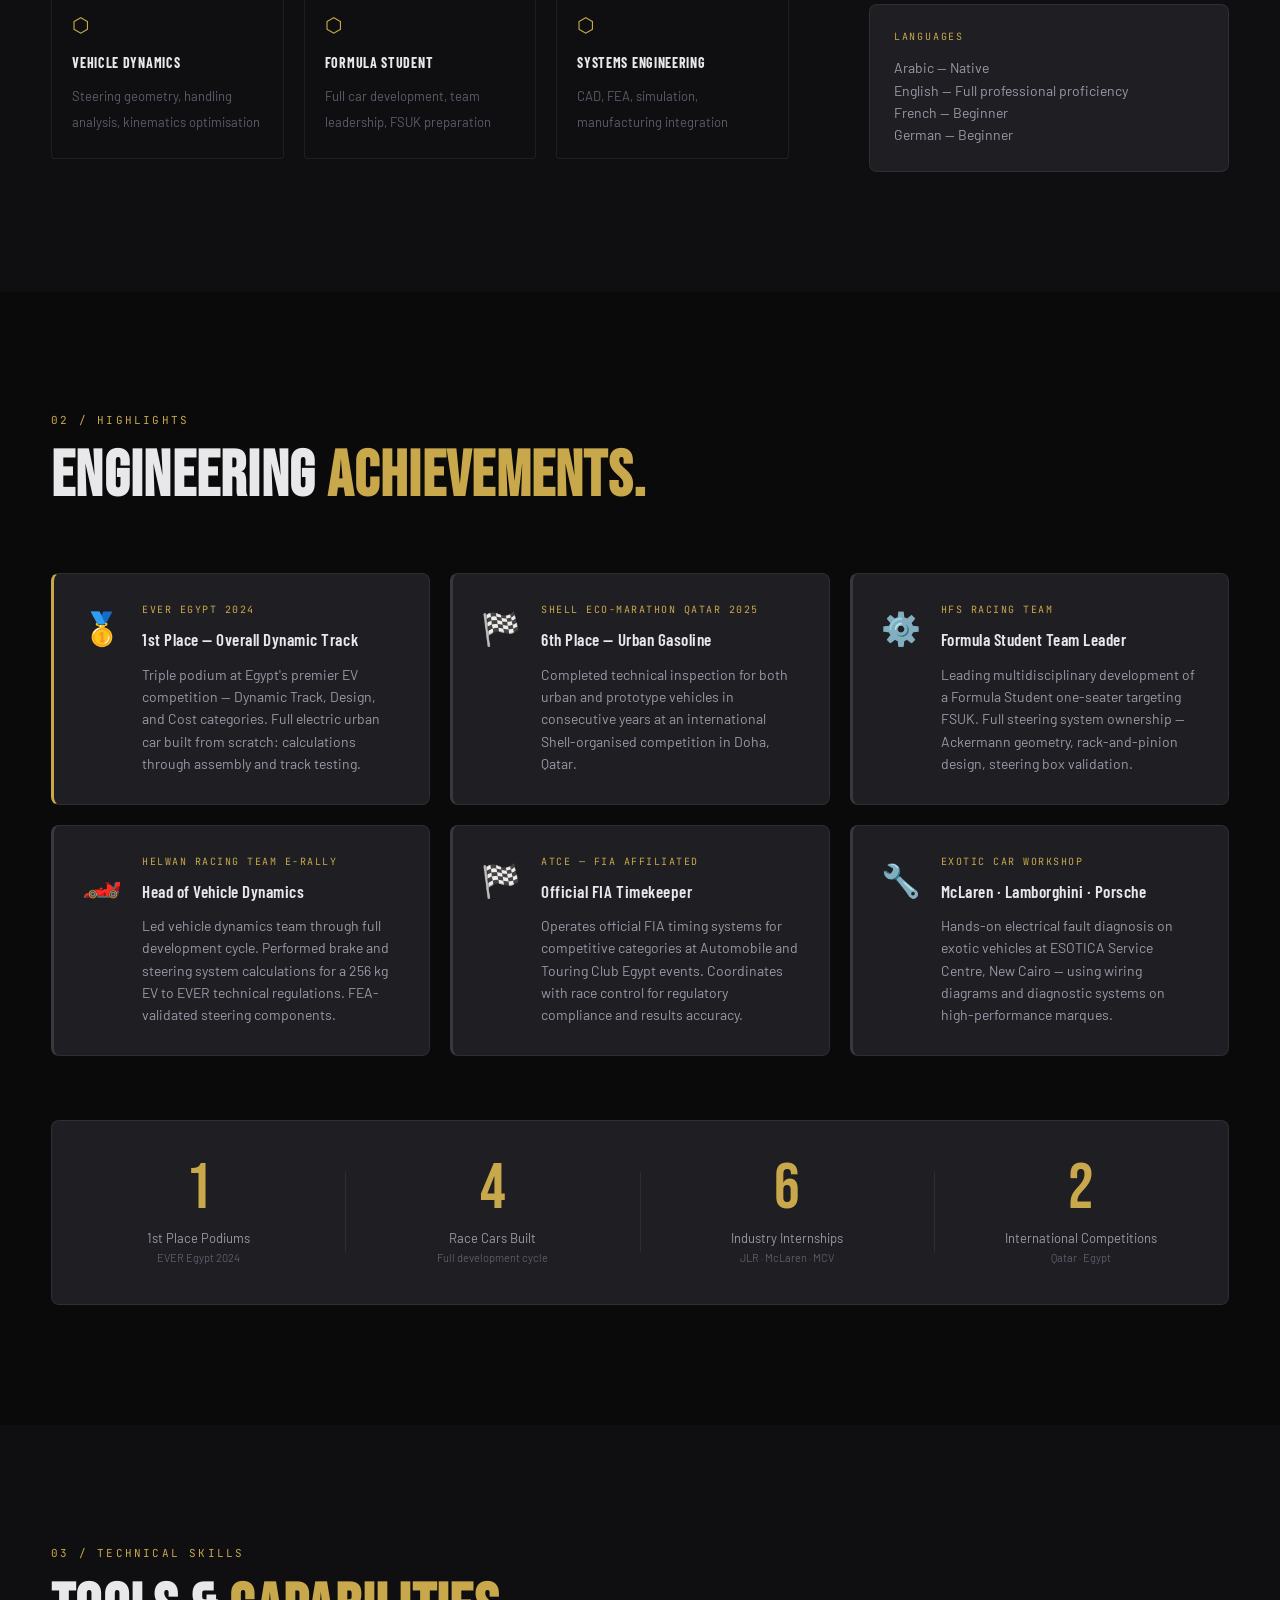
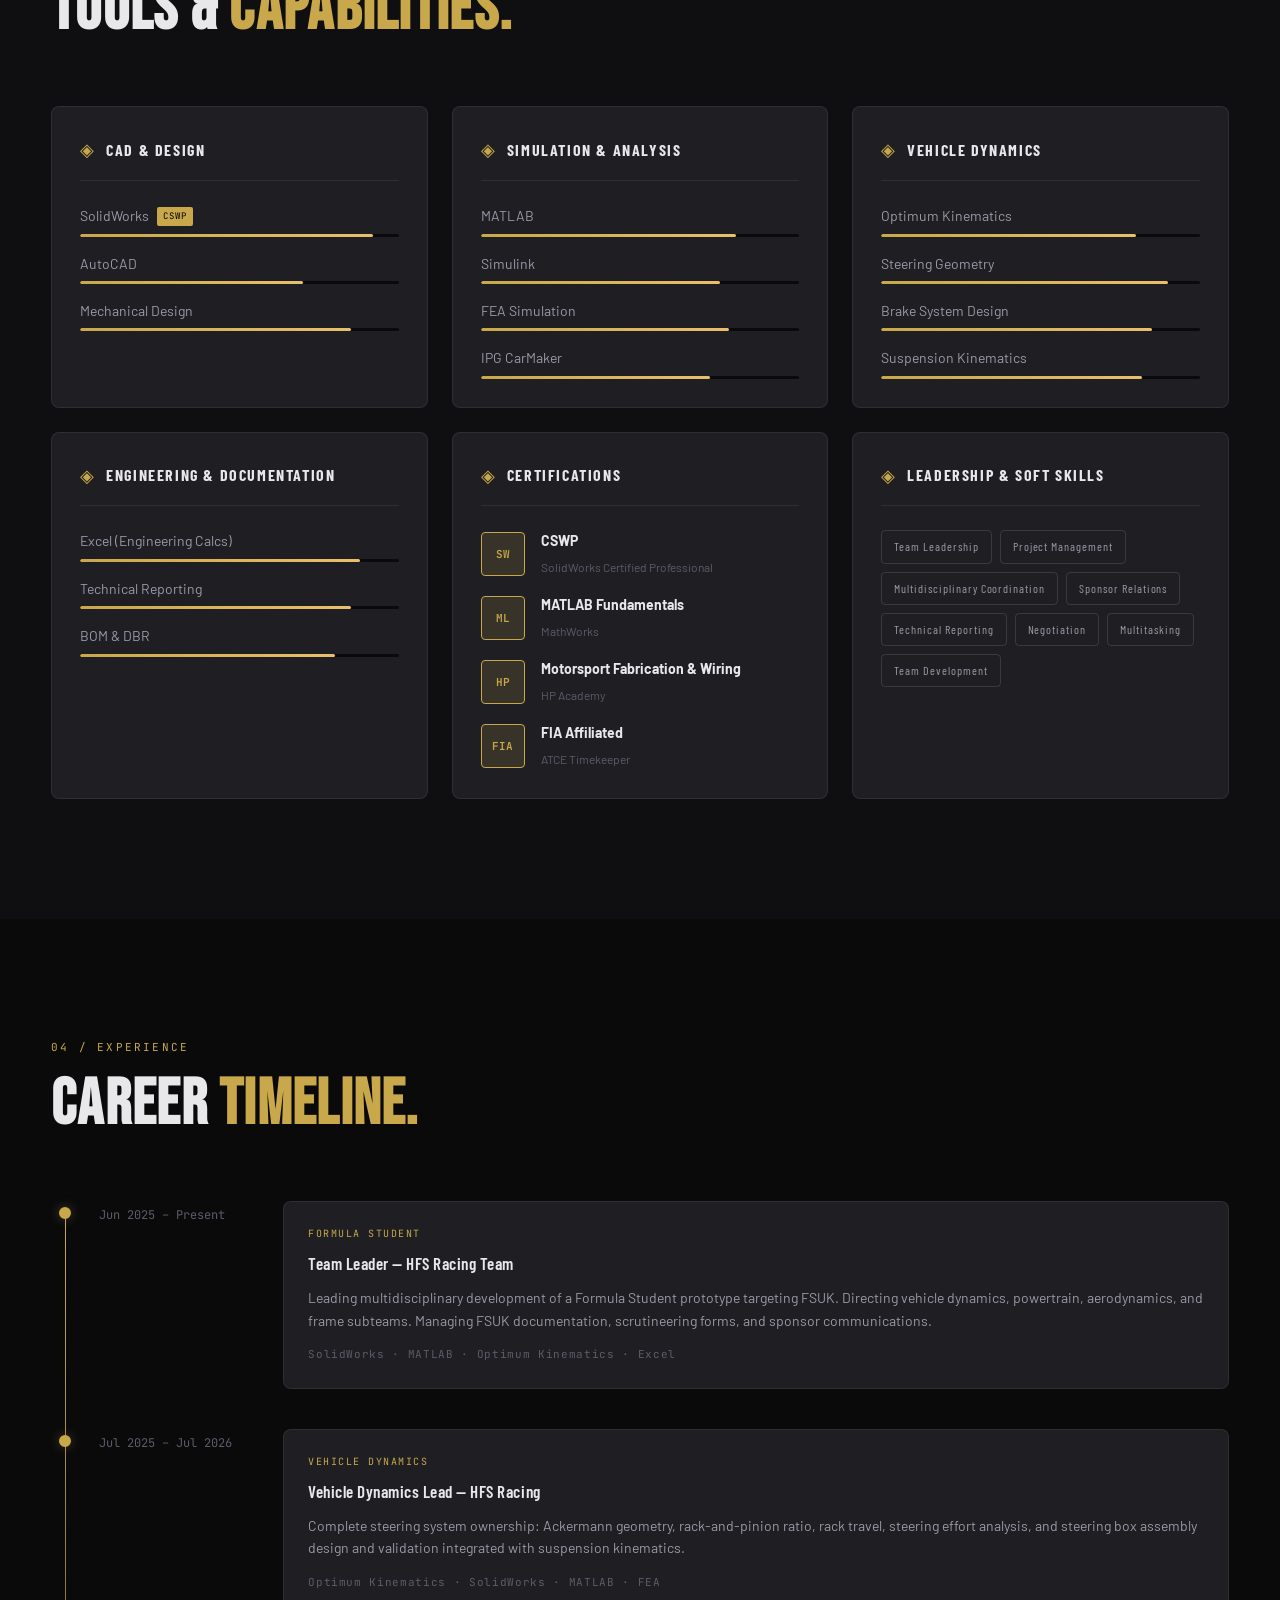
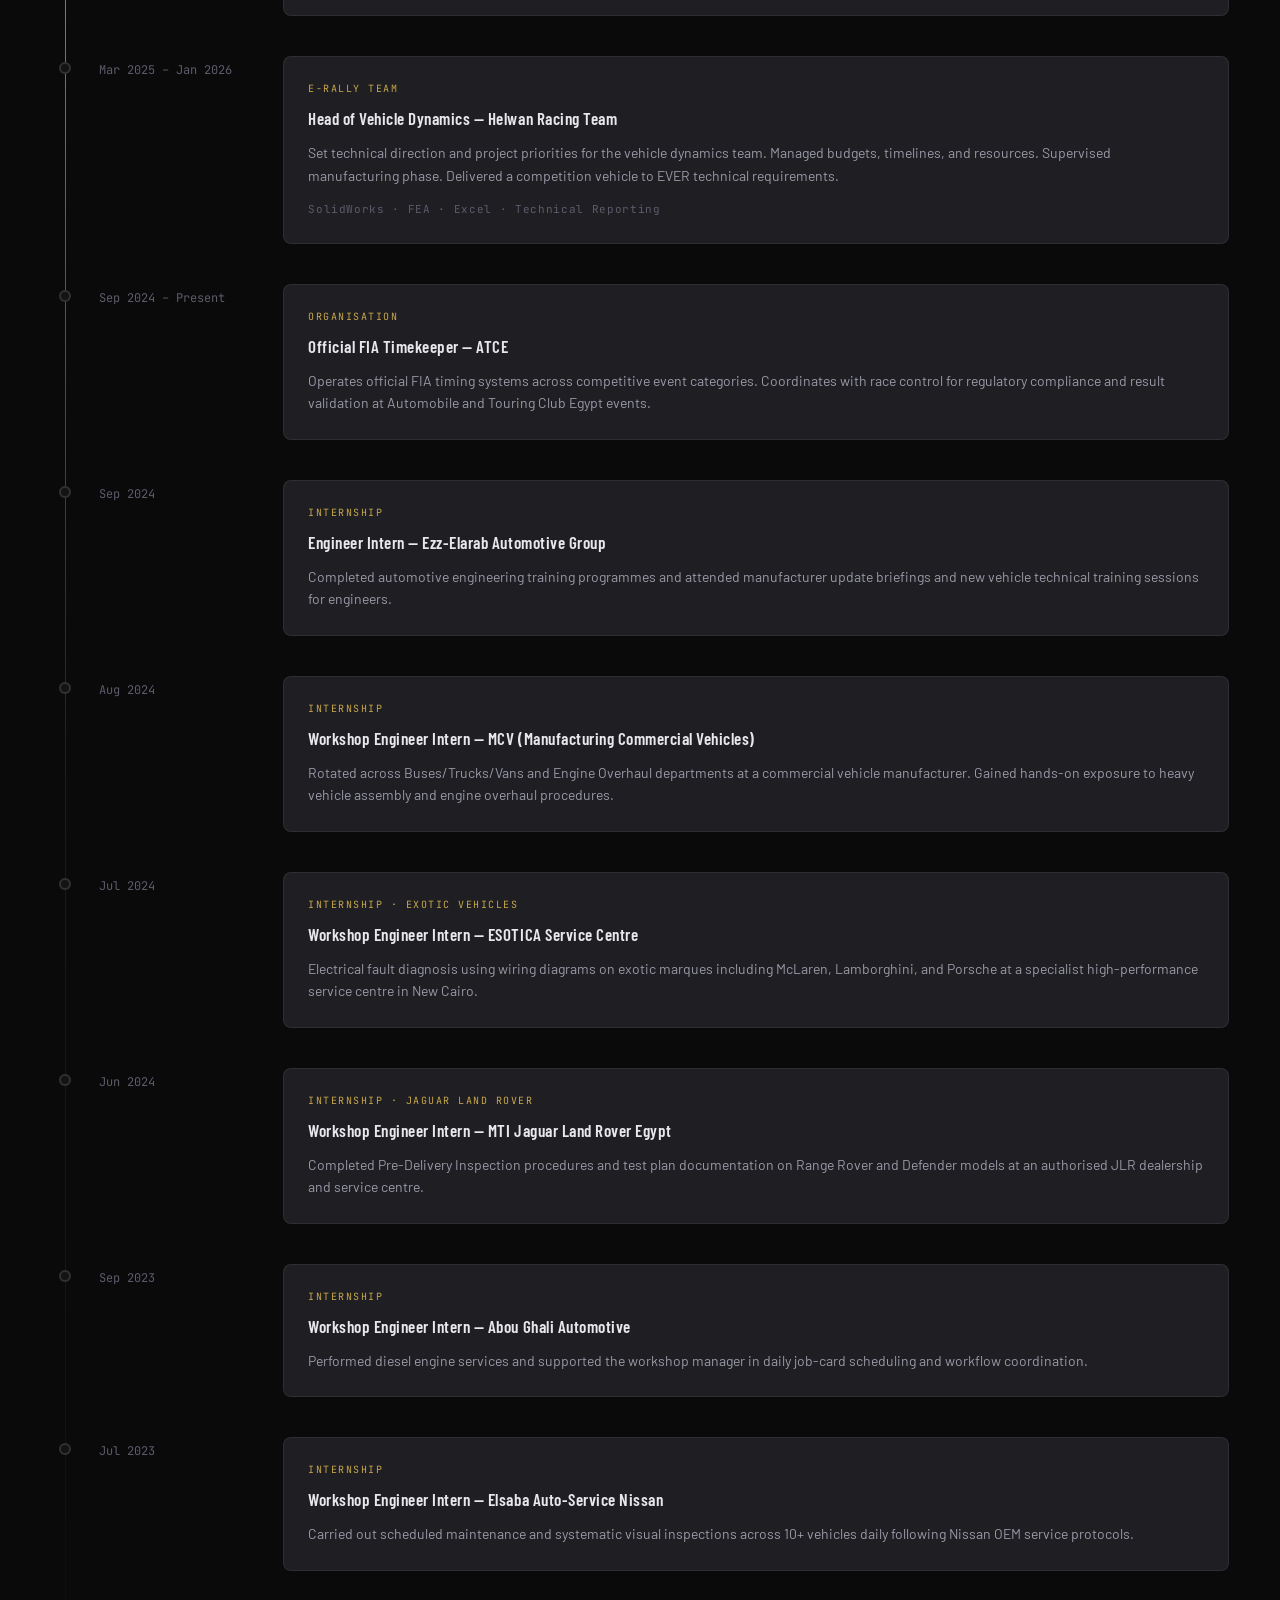
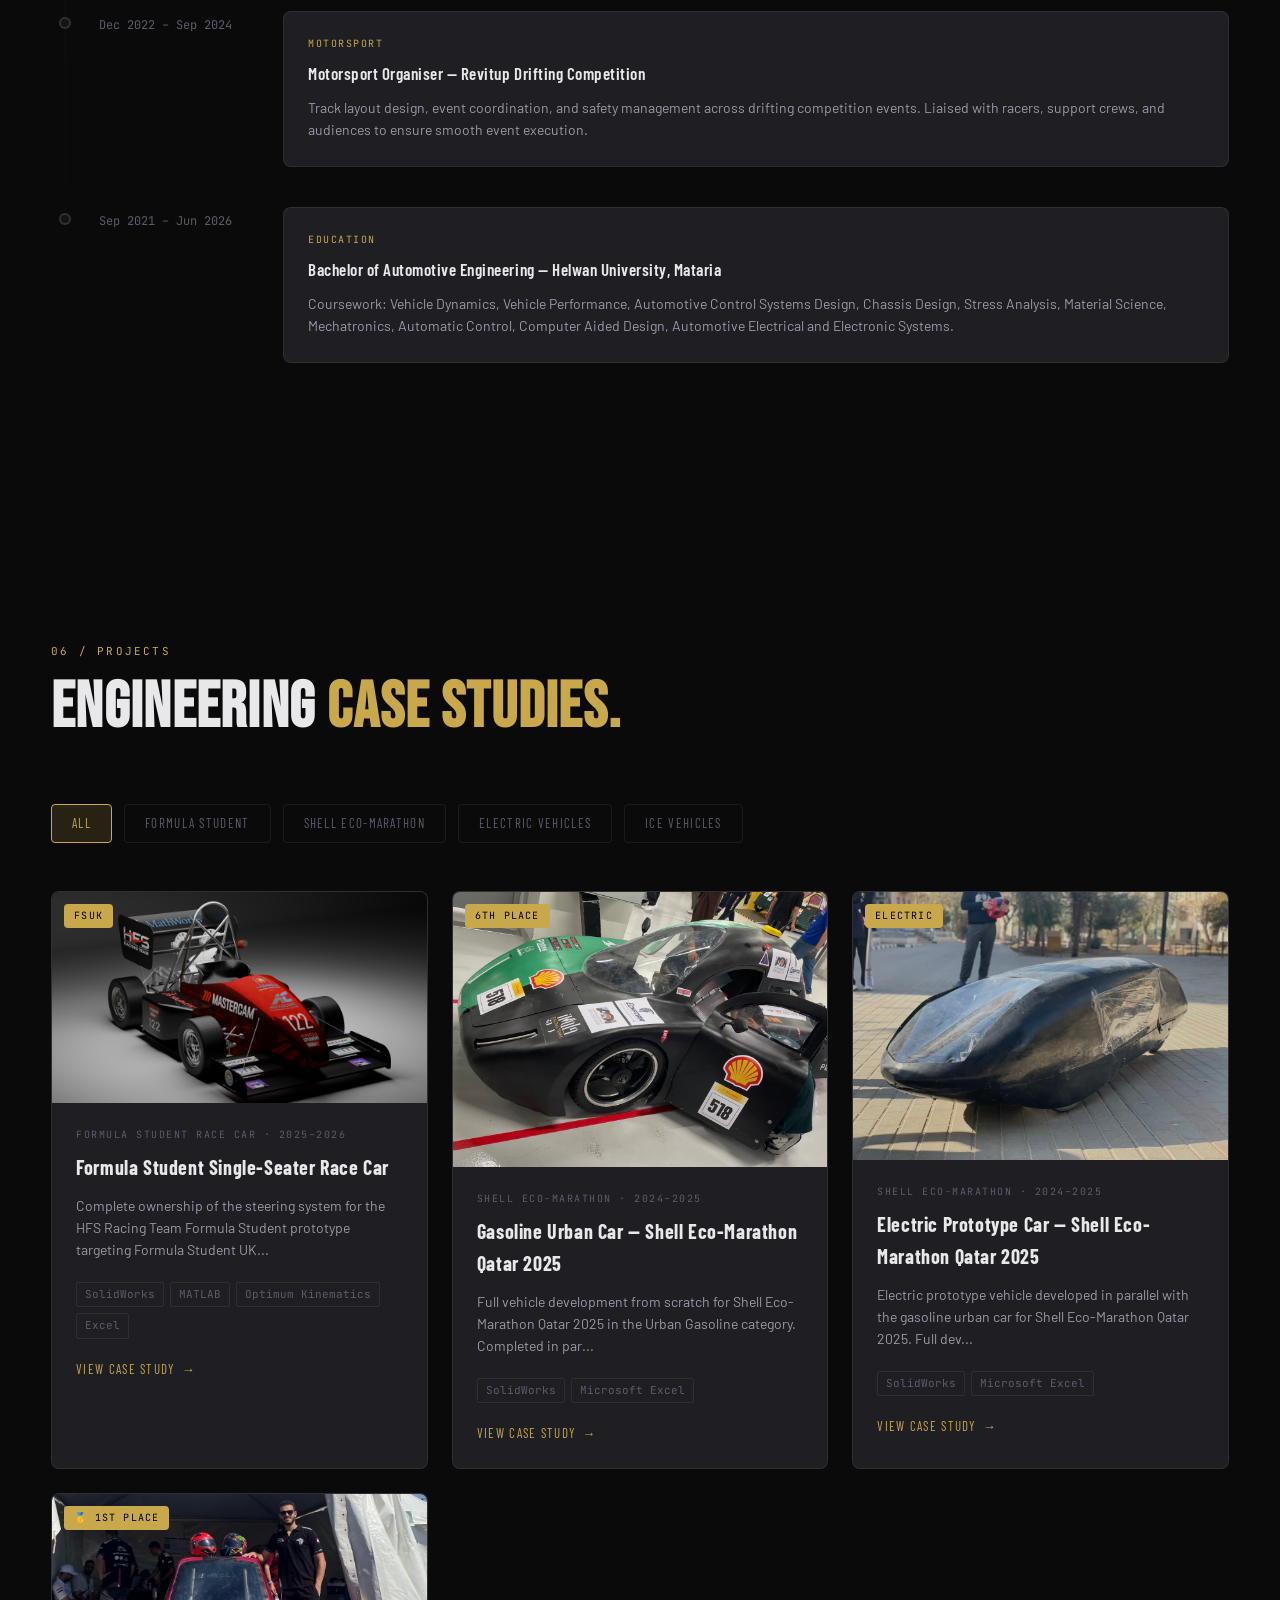
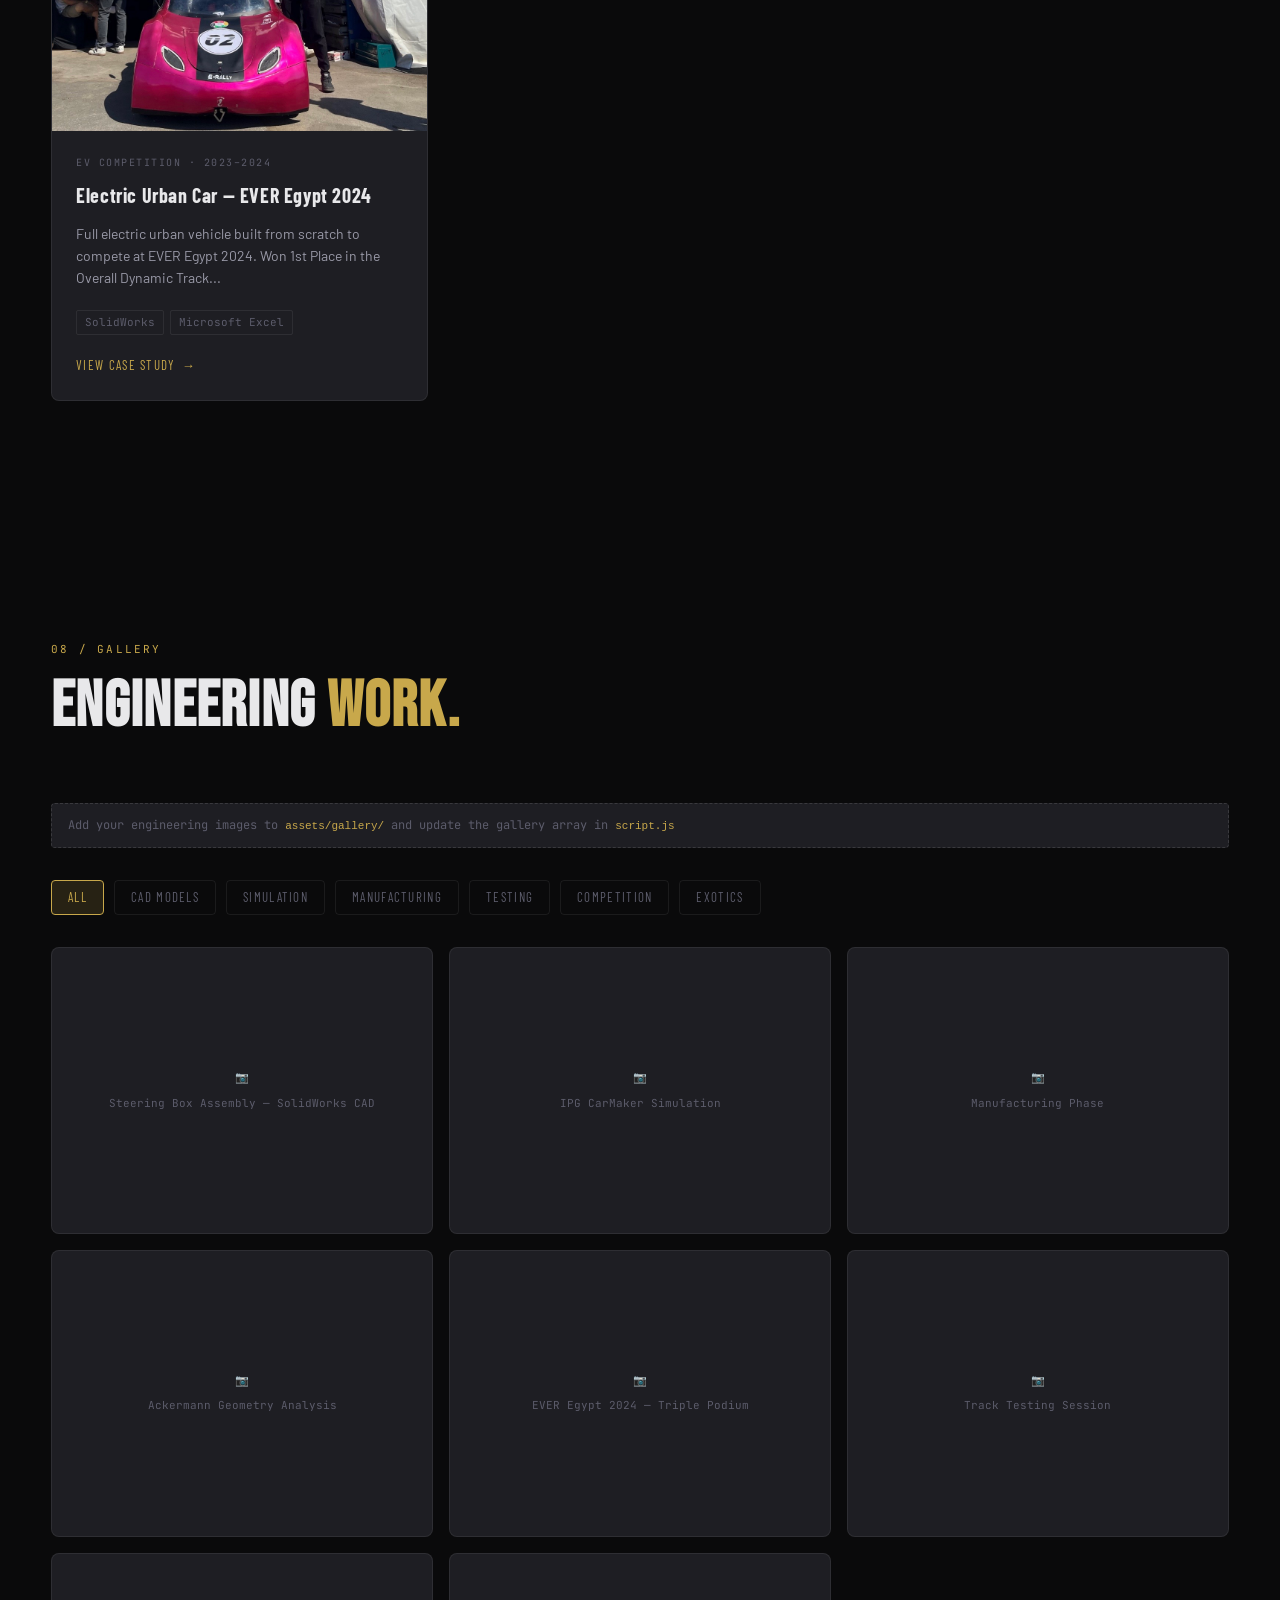
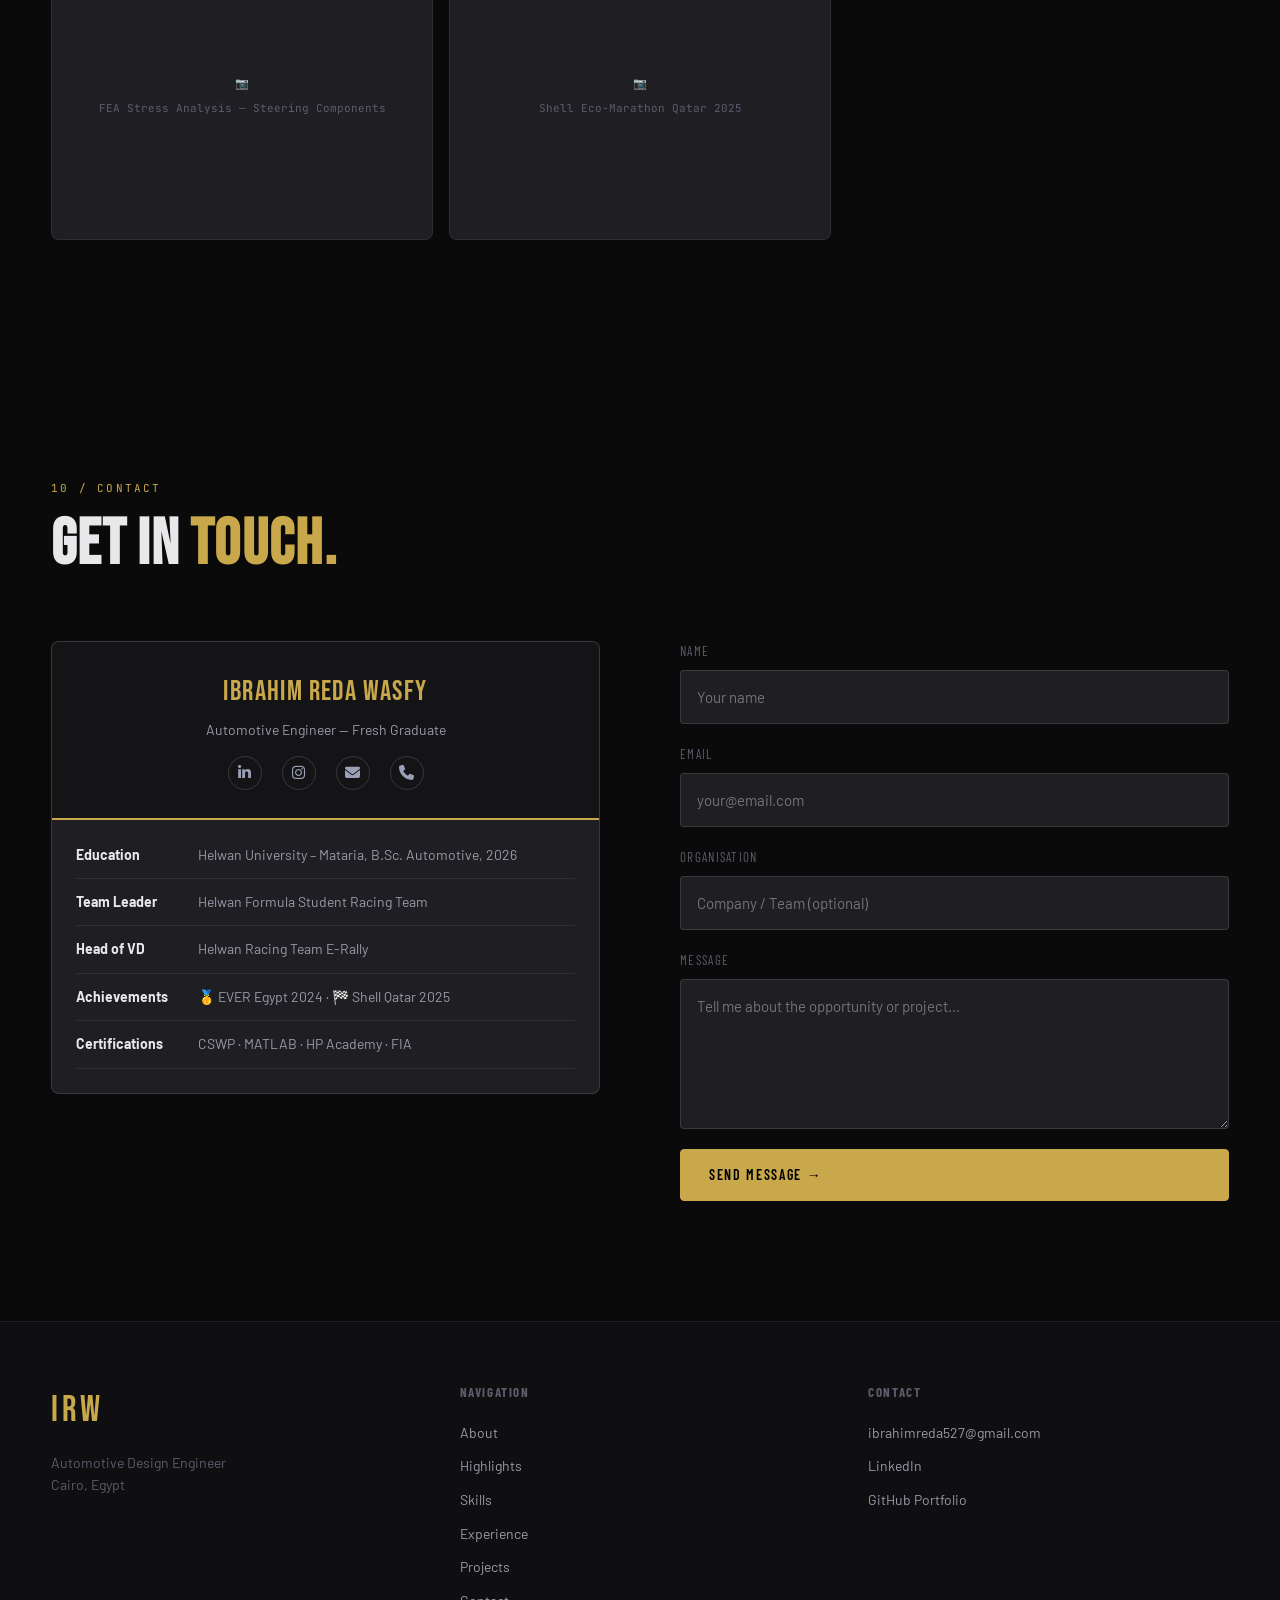
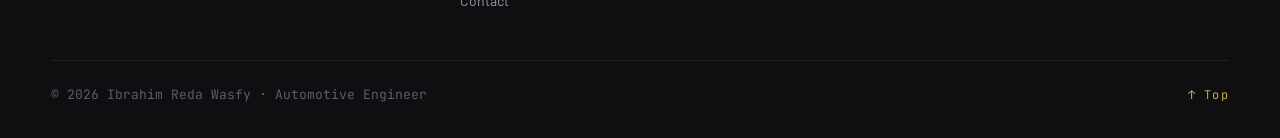
==== commit 0cb3c357: "Update index.html" ====
--- a/index.html
+++ b/index.html
@@ -588,6 +588,7 @@
         <button class="gallery-filter" data-gfilter="manufacturing">Manufacturing</button>
         <button class="gallery-filter" data-gfilter="testing">Testing</button>
         <button class="gallery-filter" data-gfilter="competition">Competition</button>
+         <button class="gallery-filter" data-gfilter="exotics">Exotics</button>
       </div>
       <div class="gallery-grid" id="galleryGrid">
         <!-- Populated by JS -->
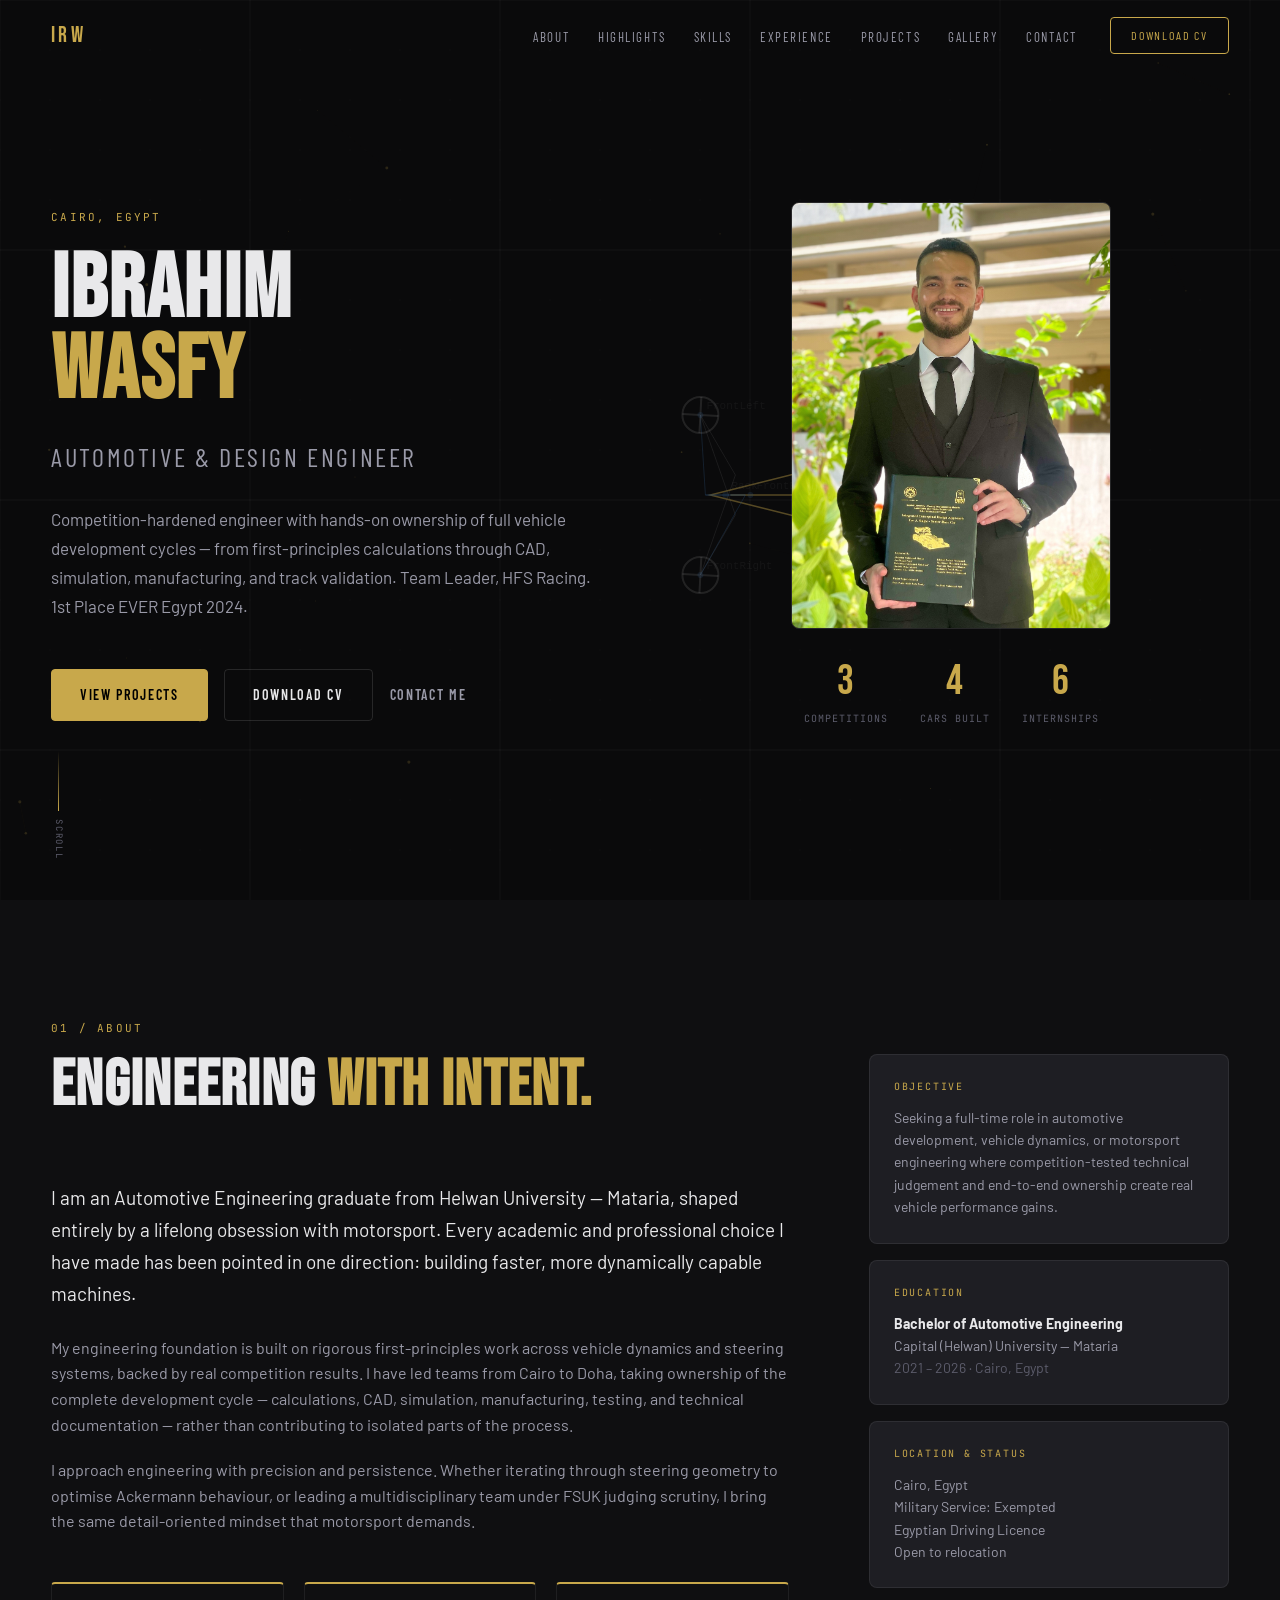
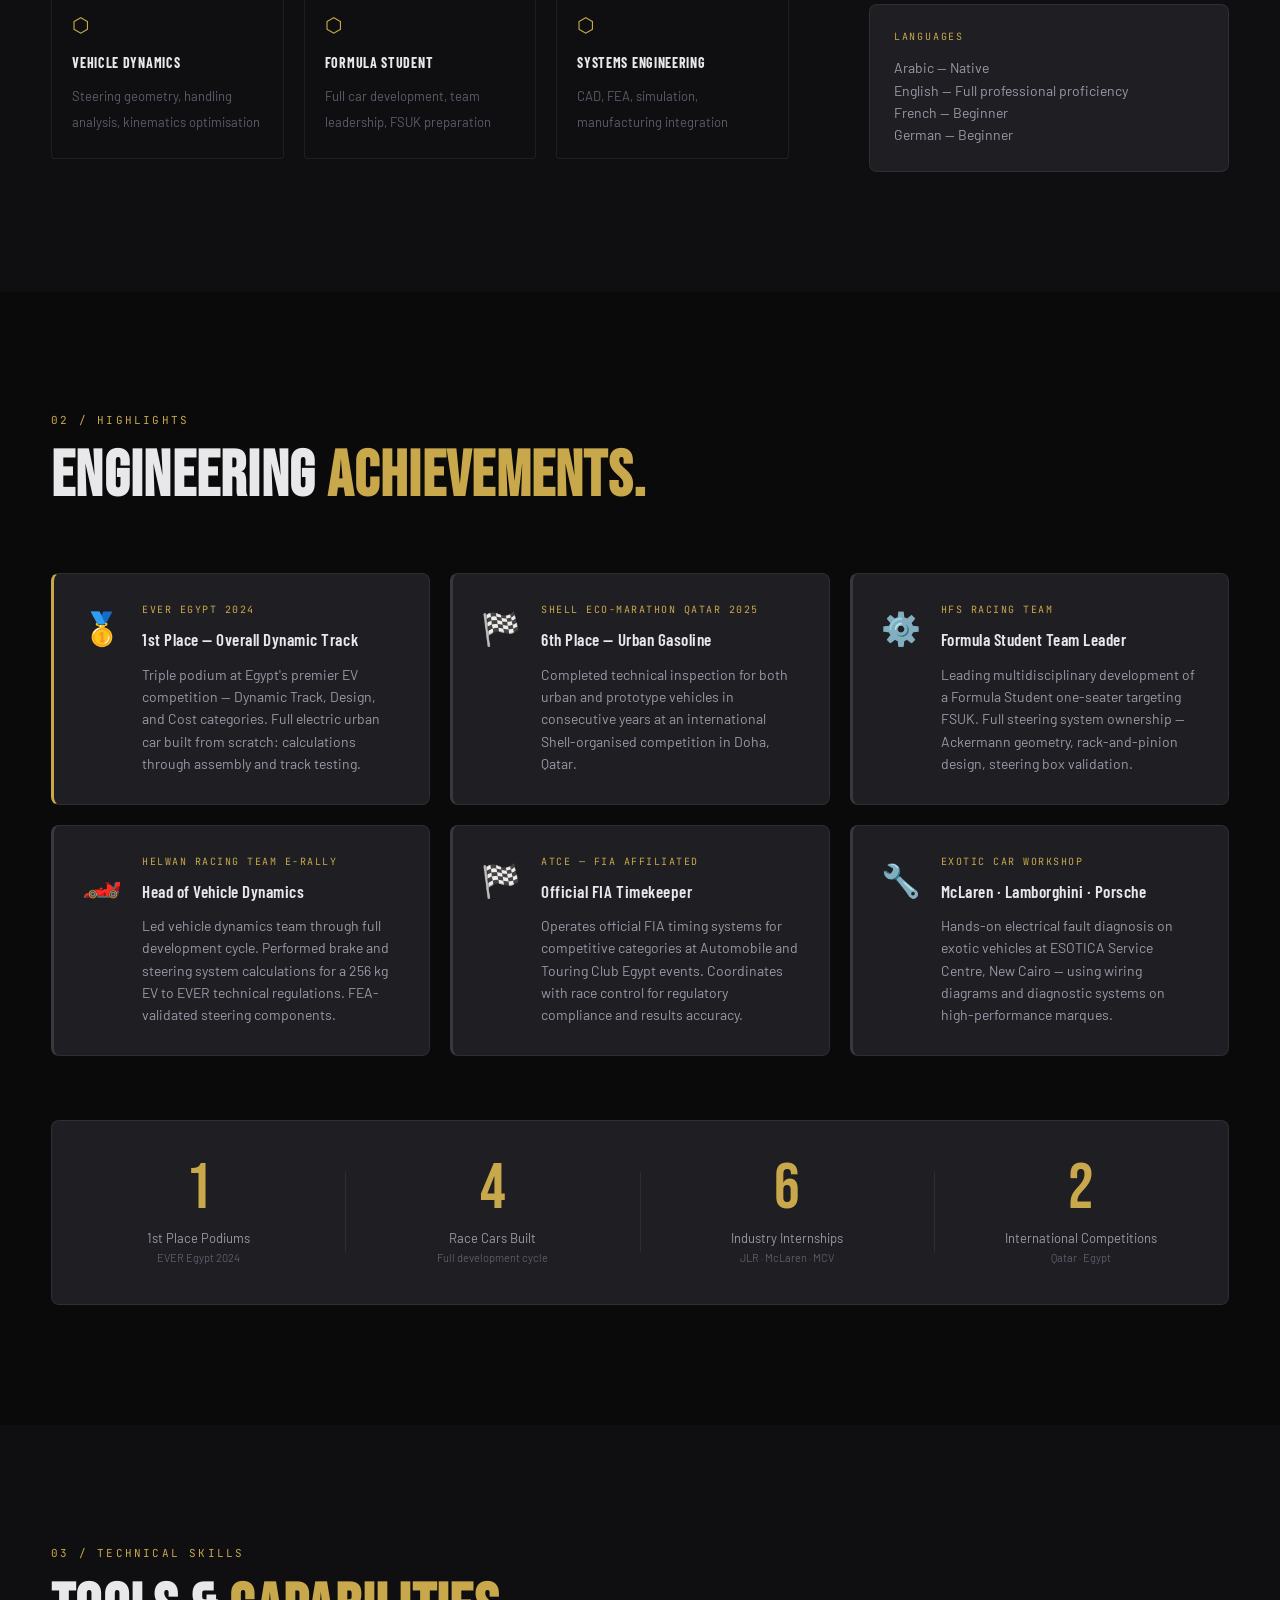
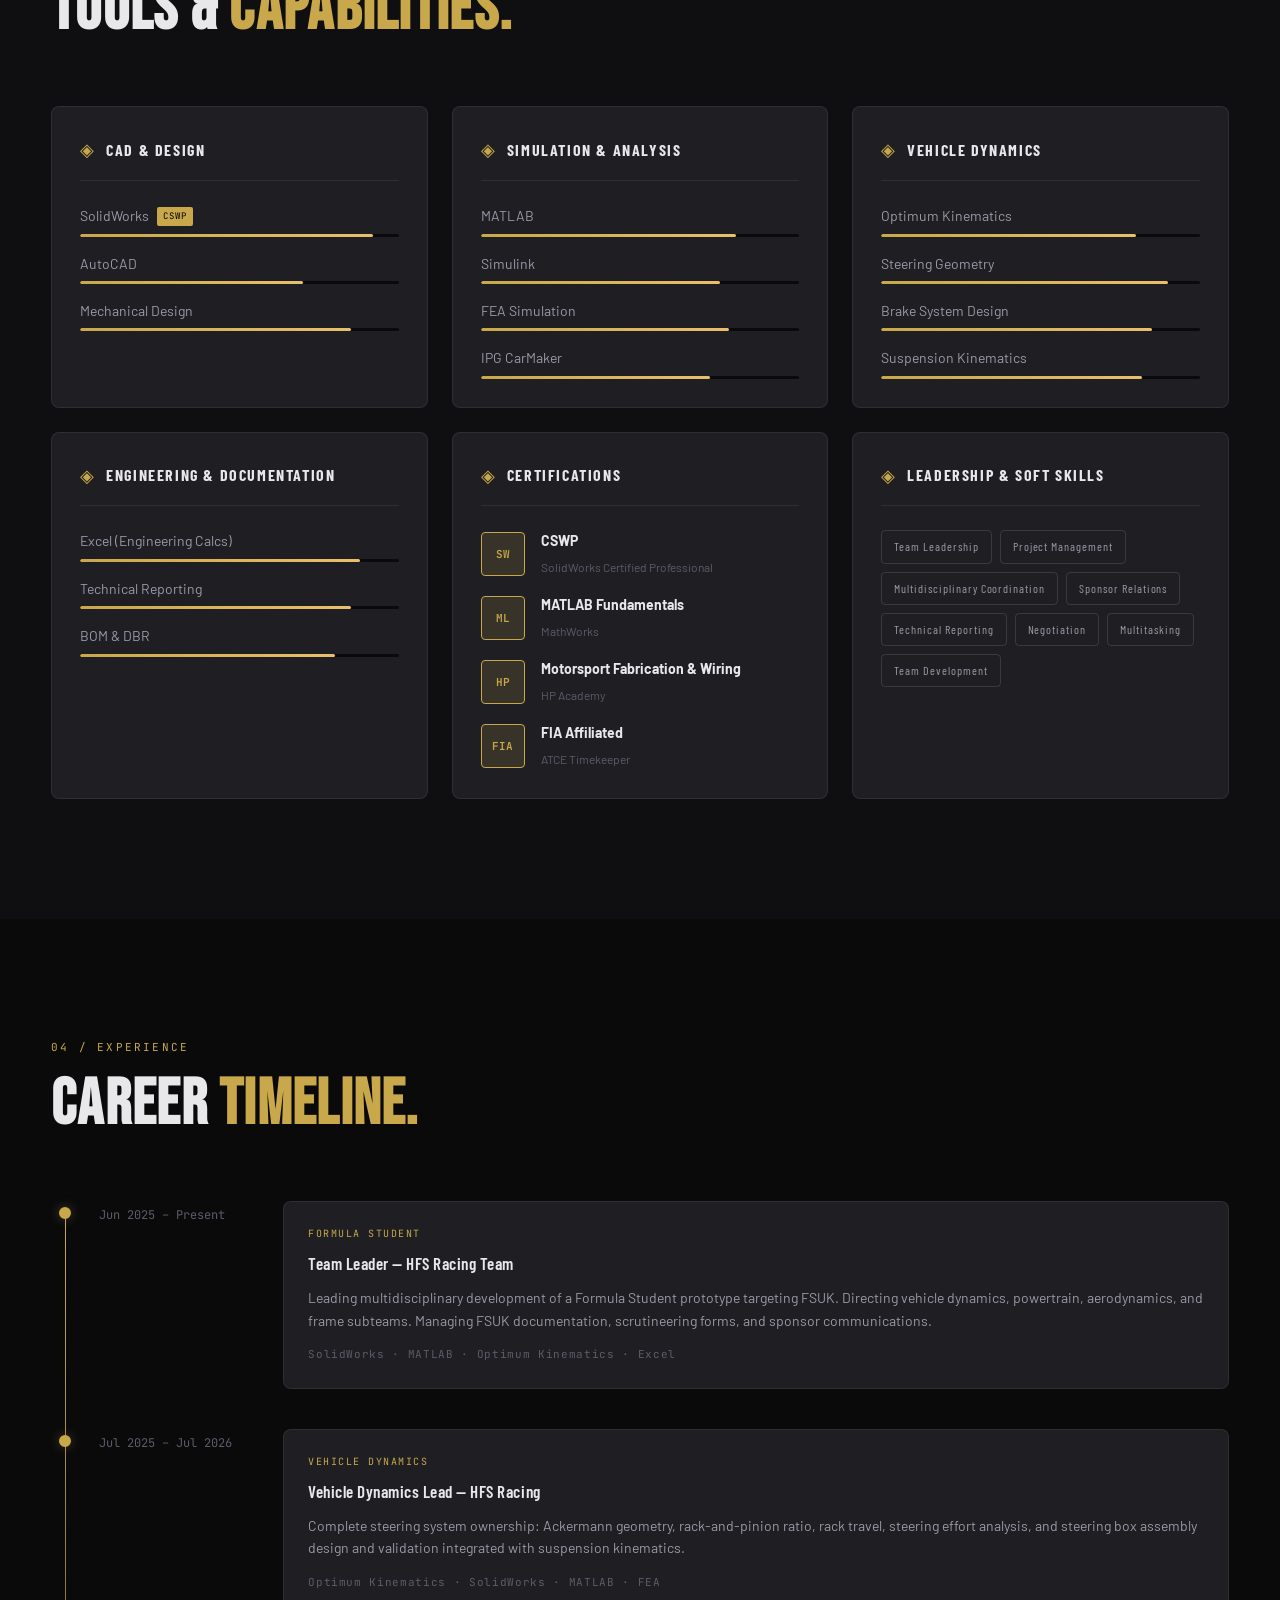
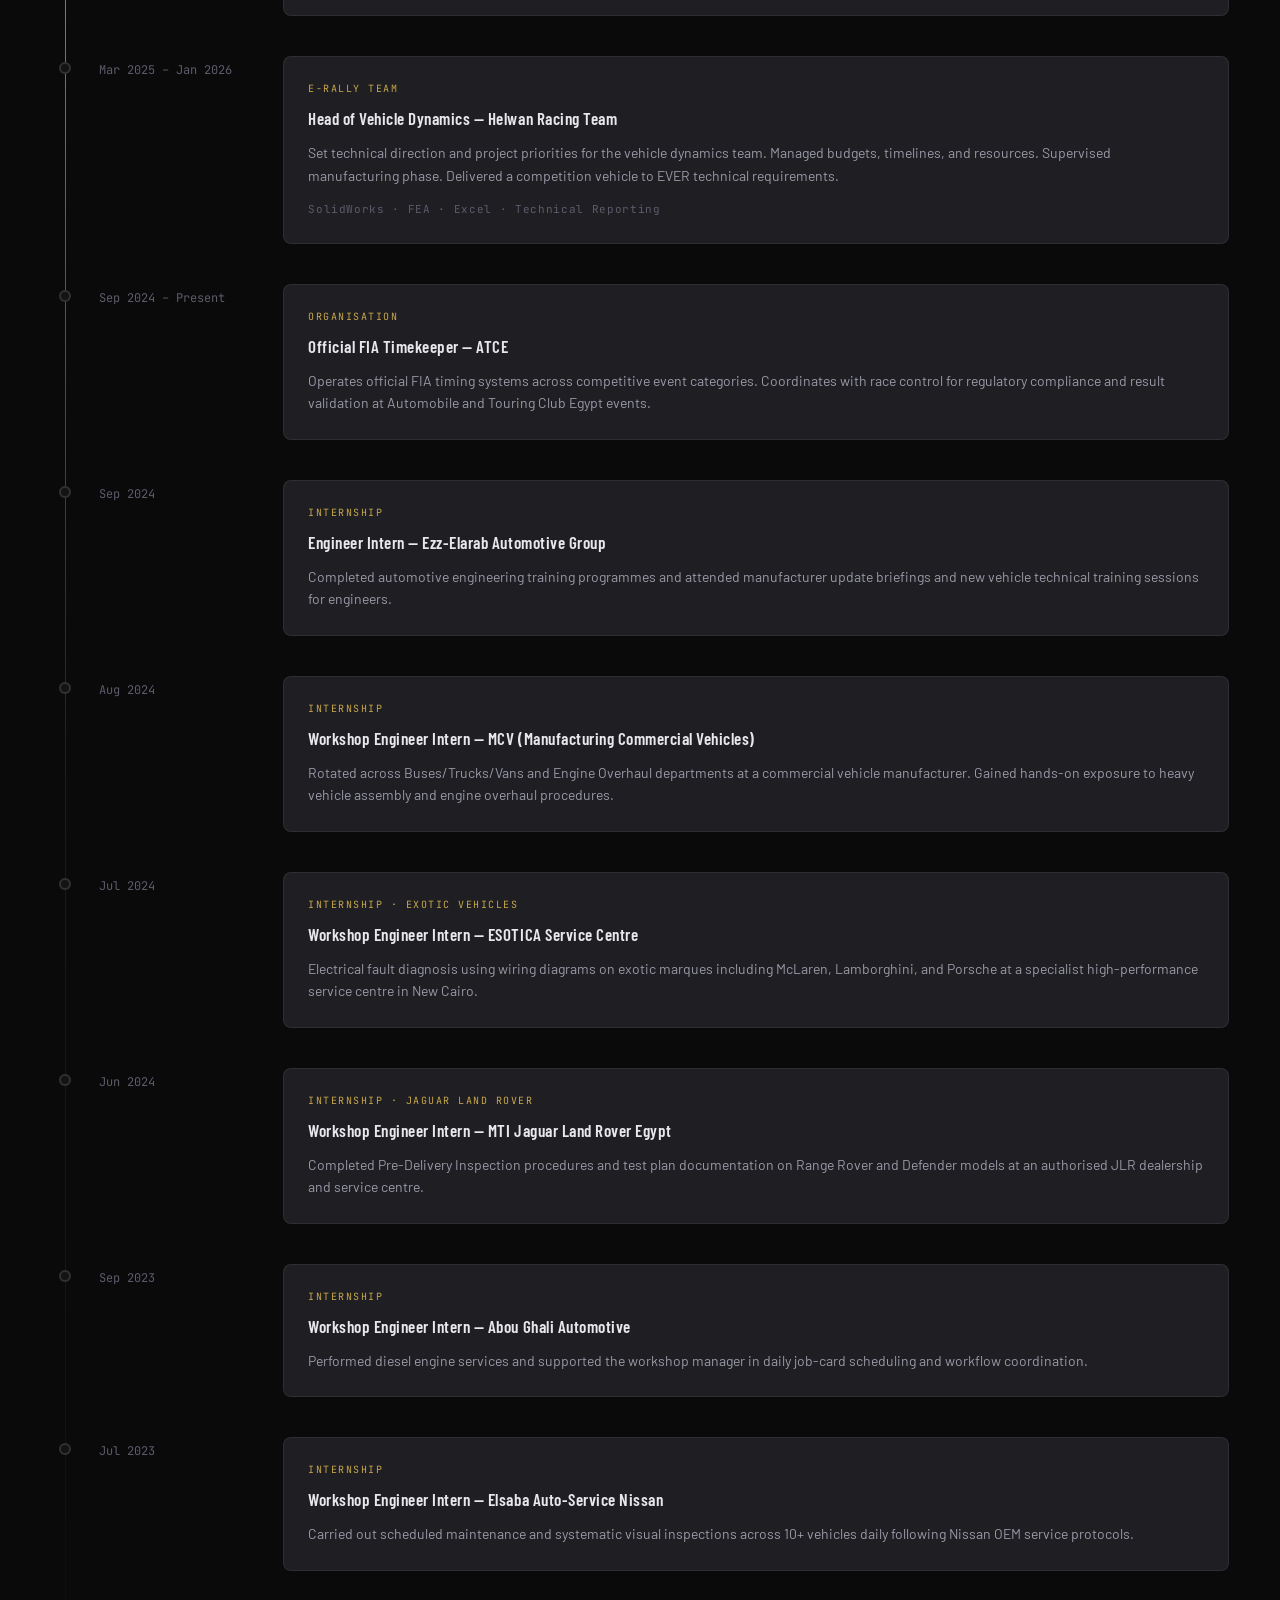
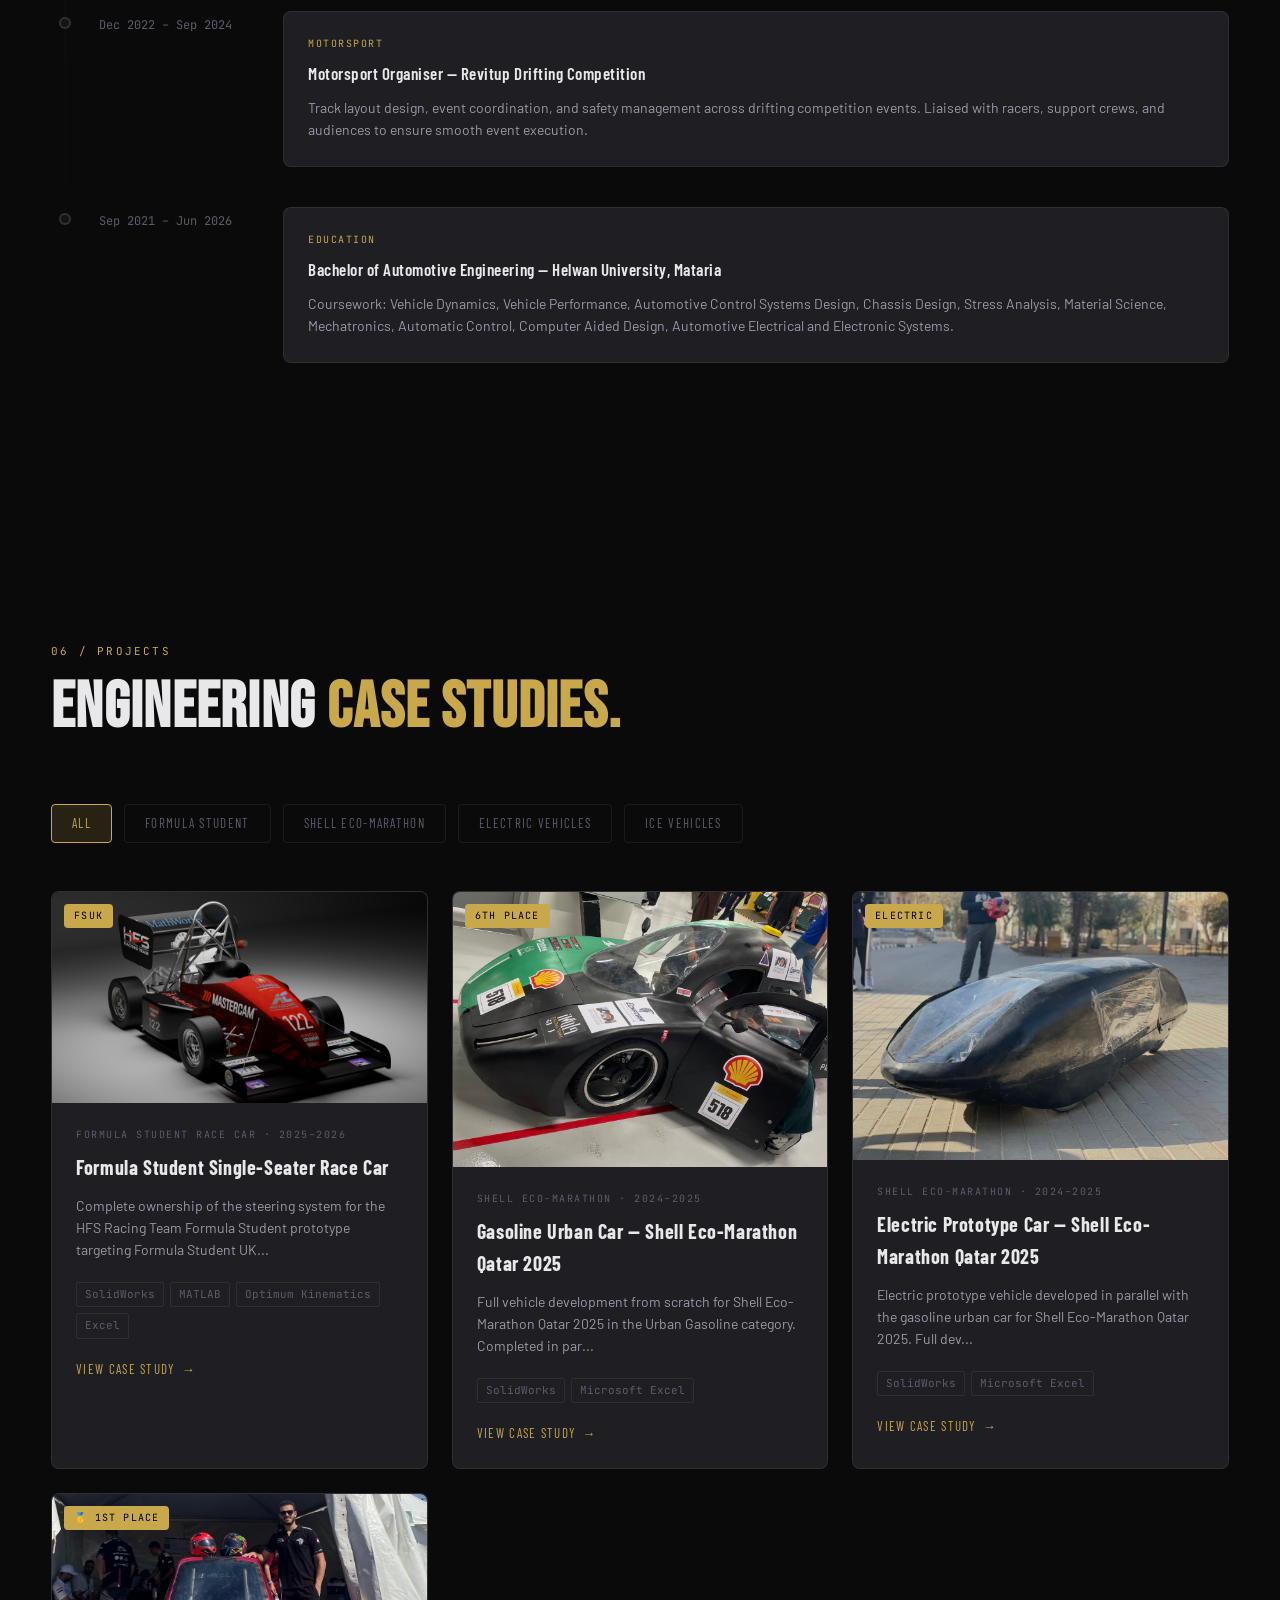
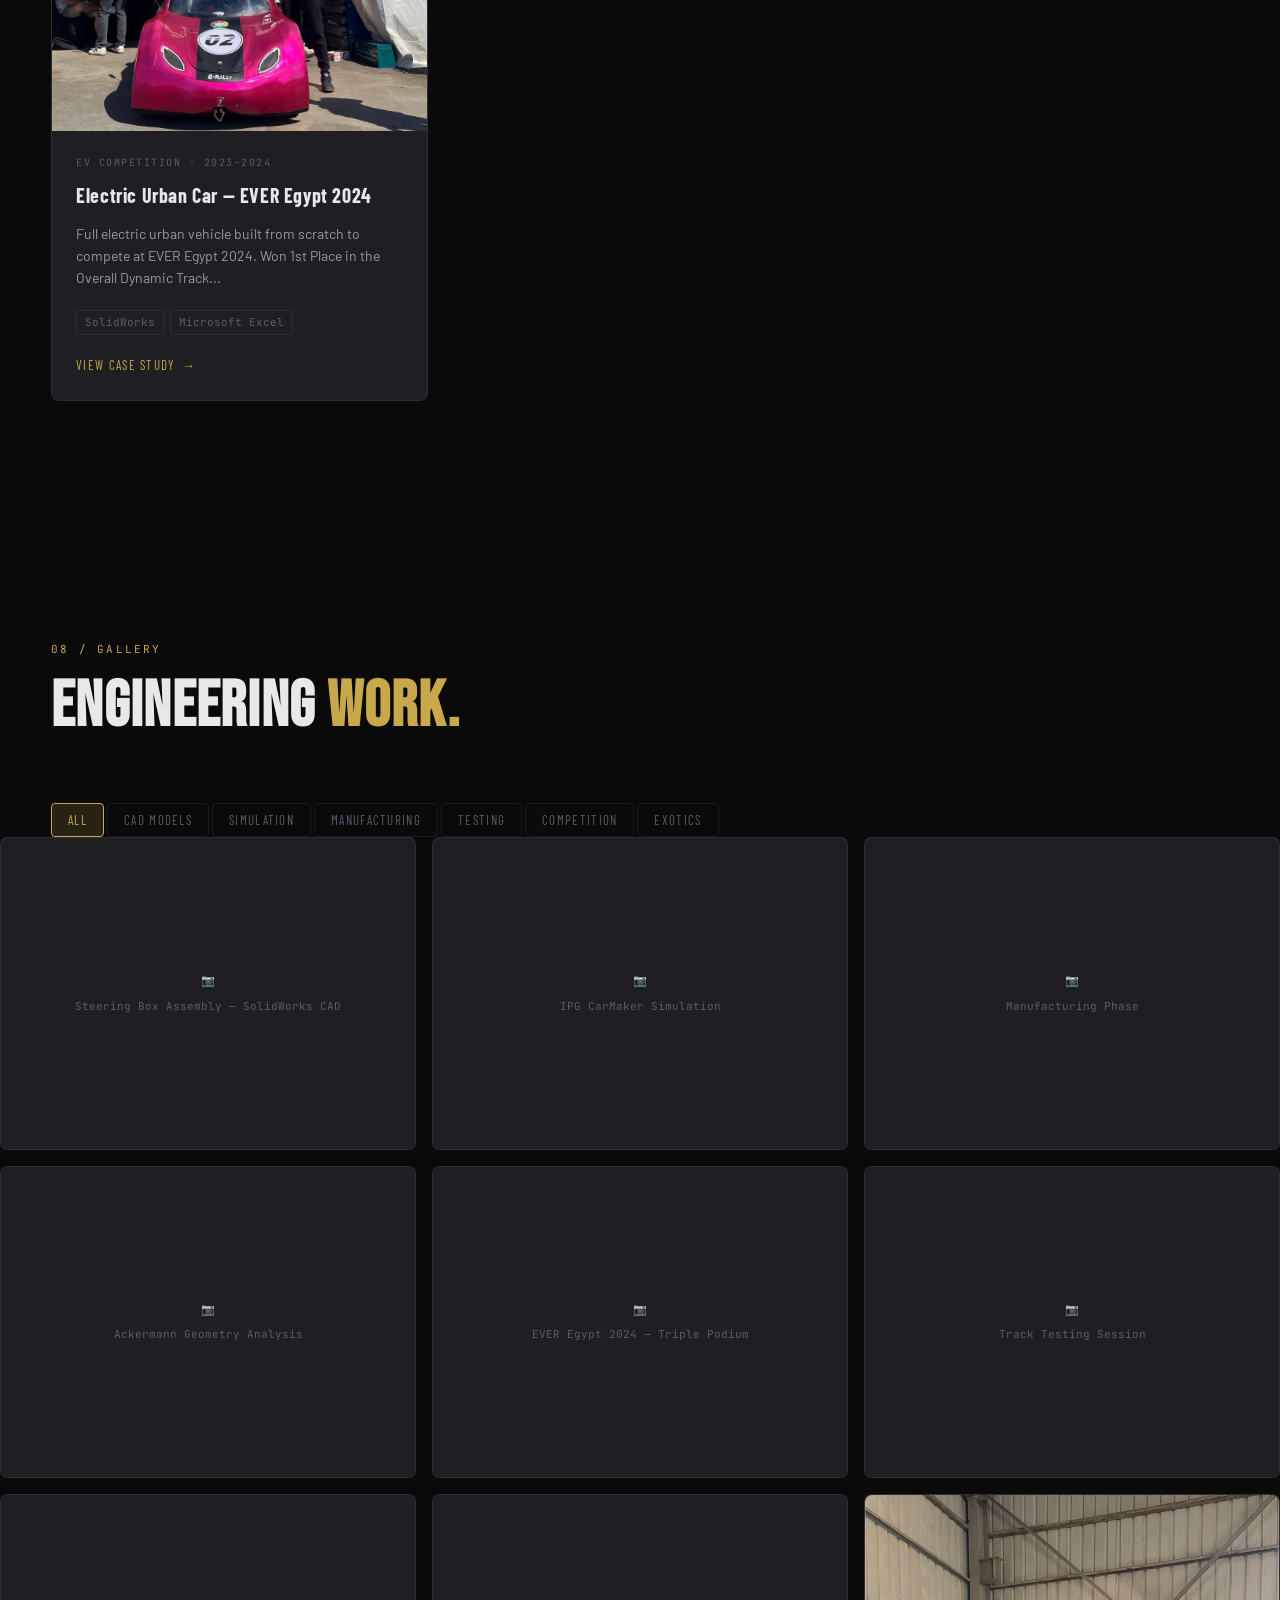
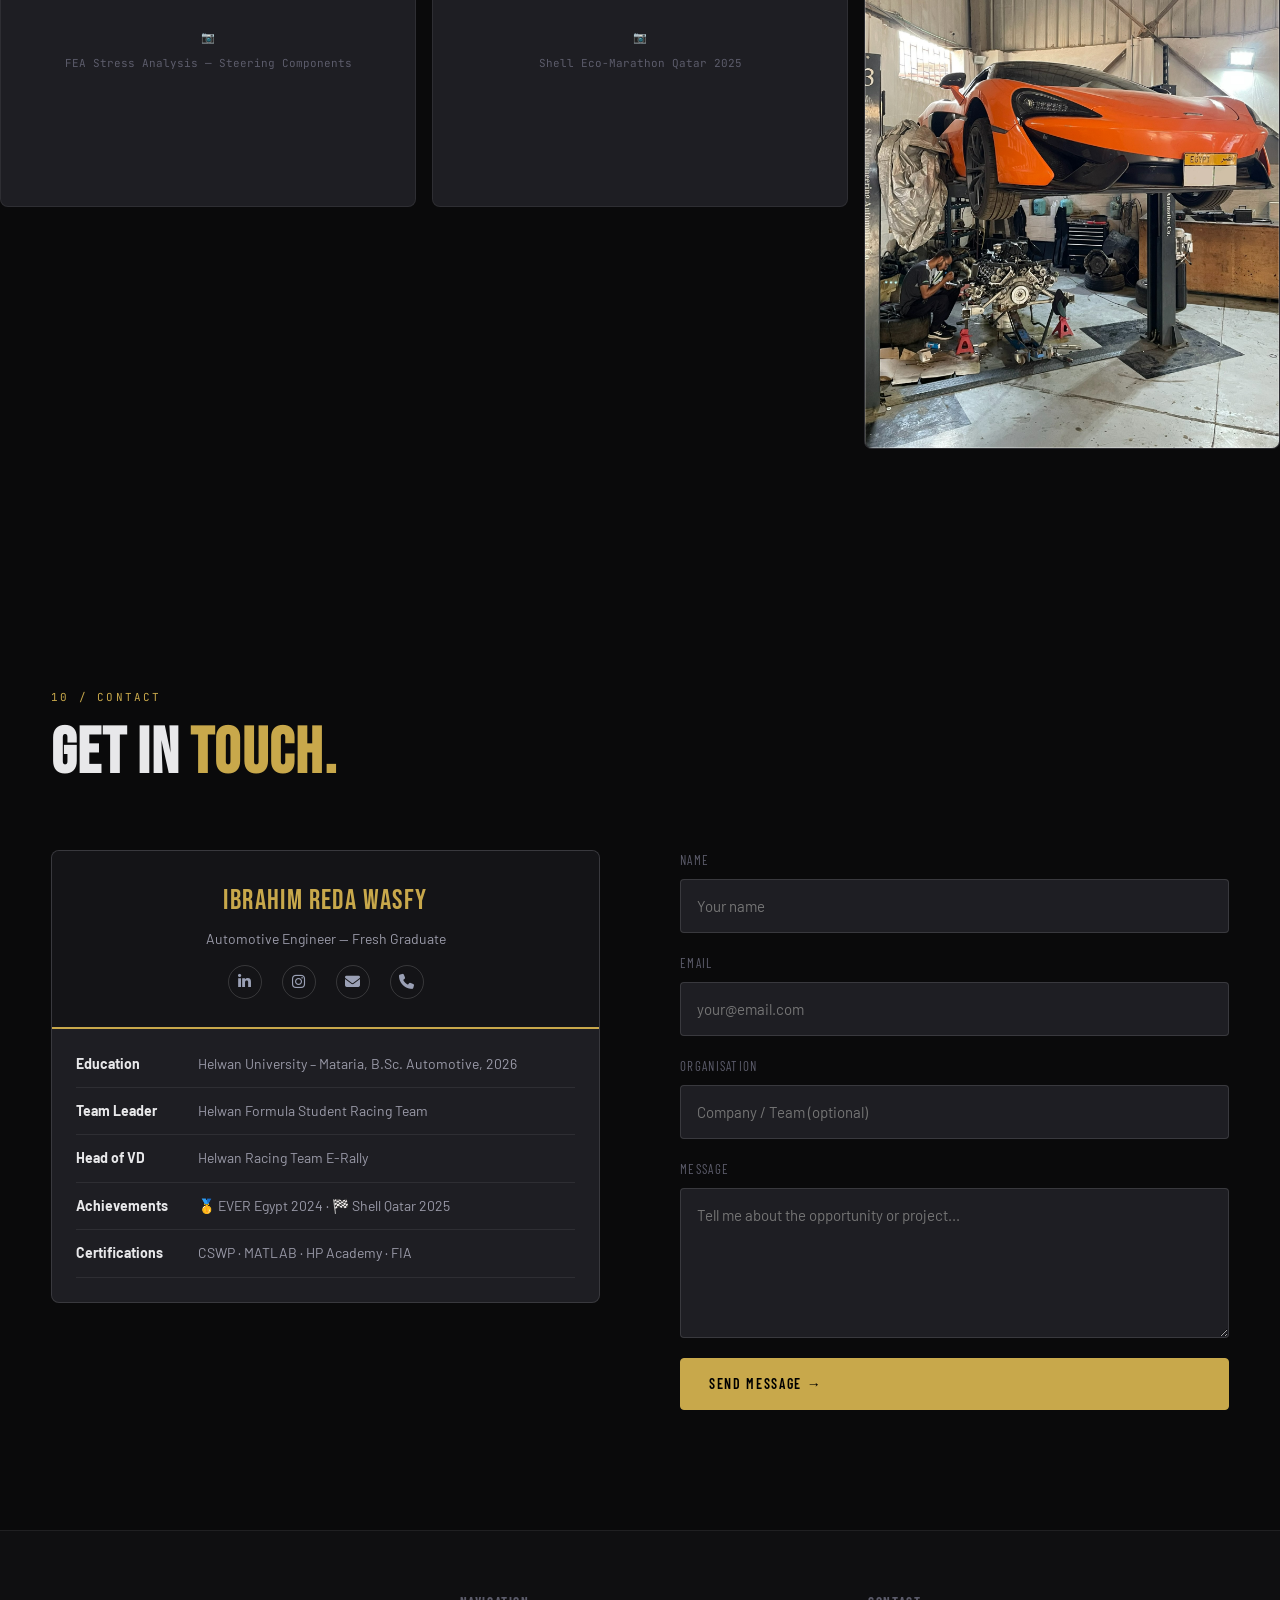
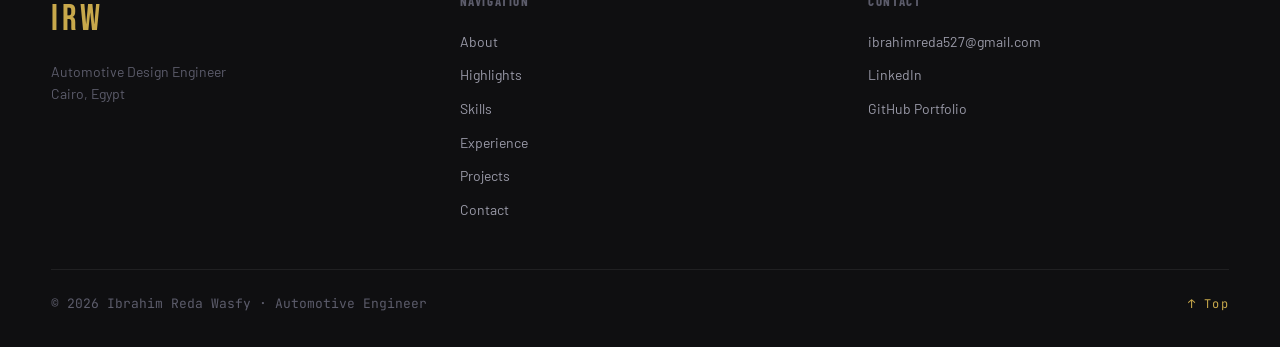
==== commit 18e391d8: "Update index.html" ====
--- a/index.html
+++ b/index.html
@@ -580,8 +580,6 @@
     <div class="container">
       <div class="section-label">08 / GALLERY</div>
       <h2 id="gallery-heading" class="section-title">Engineering <em>work.</em></h2>
-      <p class="gallery-hint">Add your engineering images to <code>assets/gallery/</code> and update the gallery array in <code>script.js</code></p>
-      <div class="gallery-filters">
         <button class="gallery-filter active" data-gfilter="all">All</button>
         <button class="gallery-filter" data-gfilter="cad">CAD Models</button>
         <button class="gallery-filter" data-gfilter="simulation">Simulation</button>
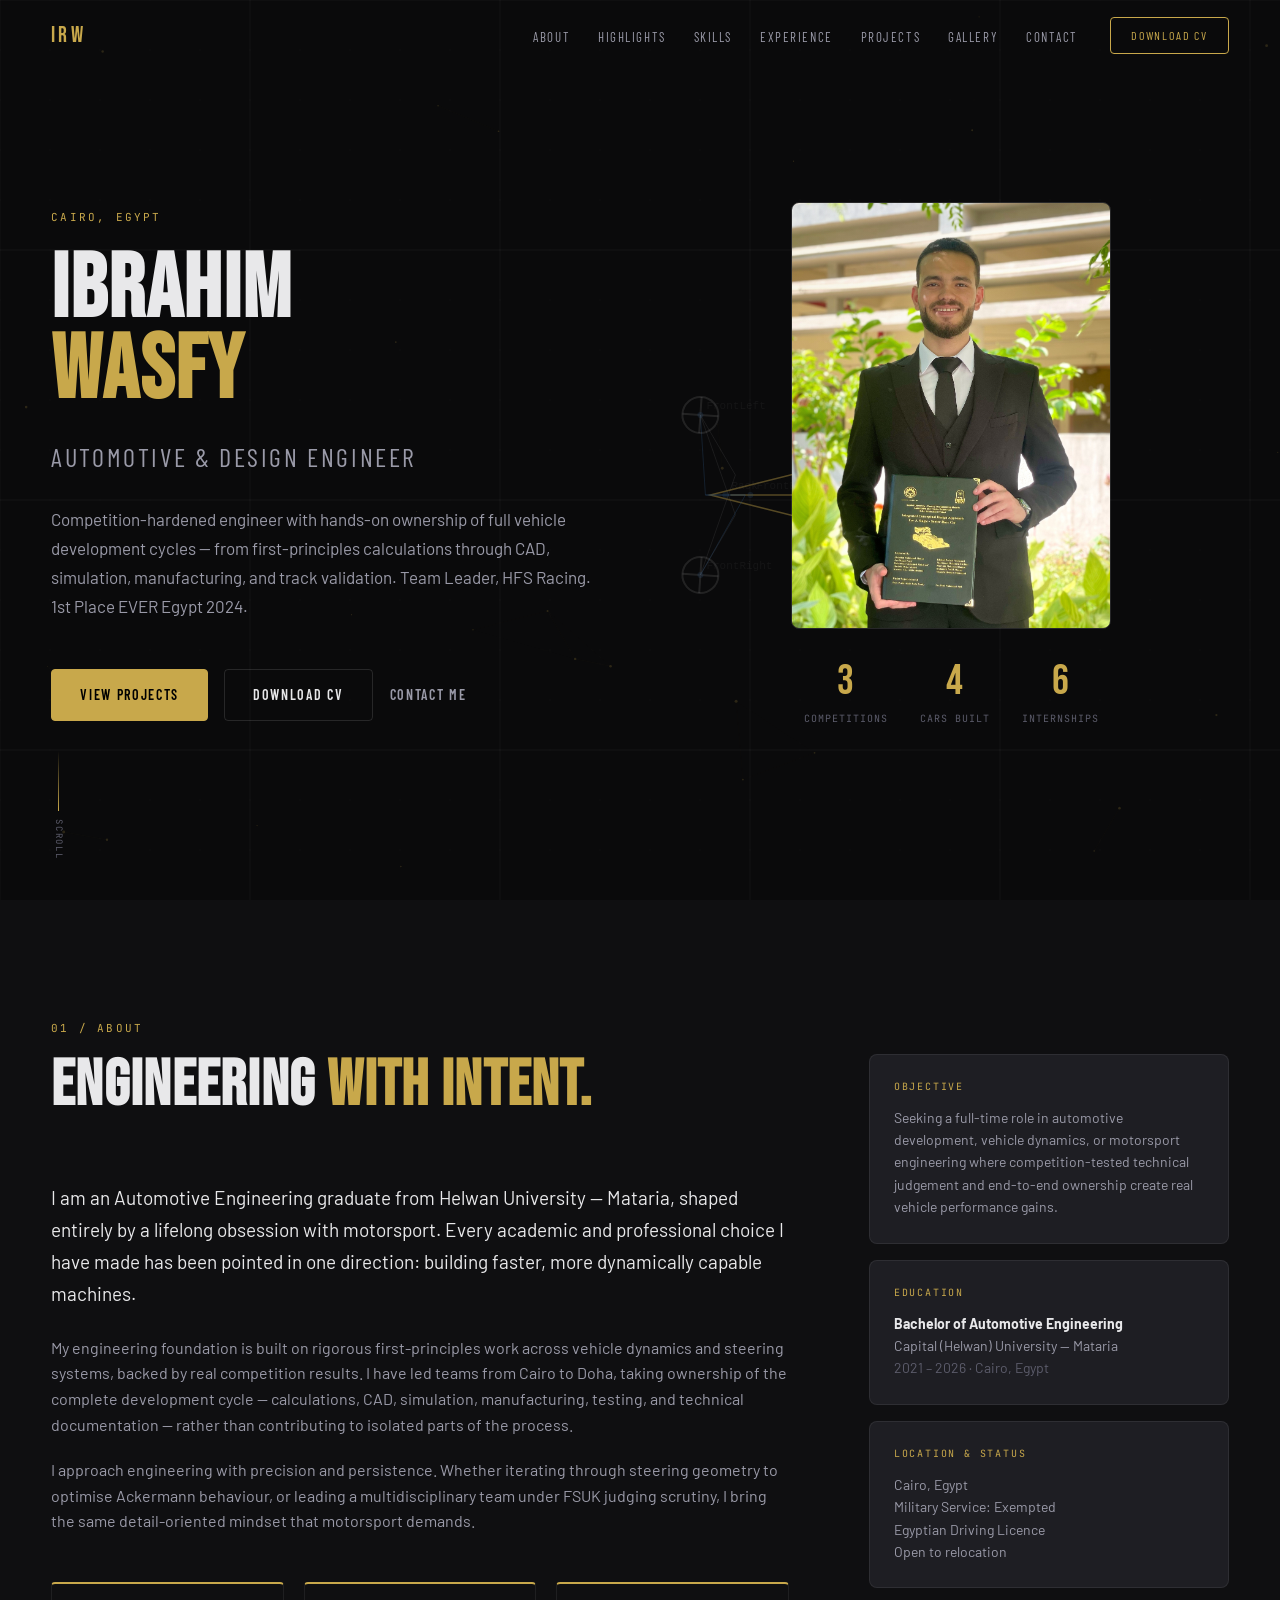
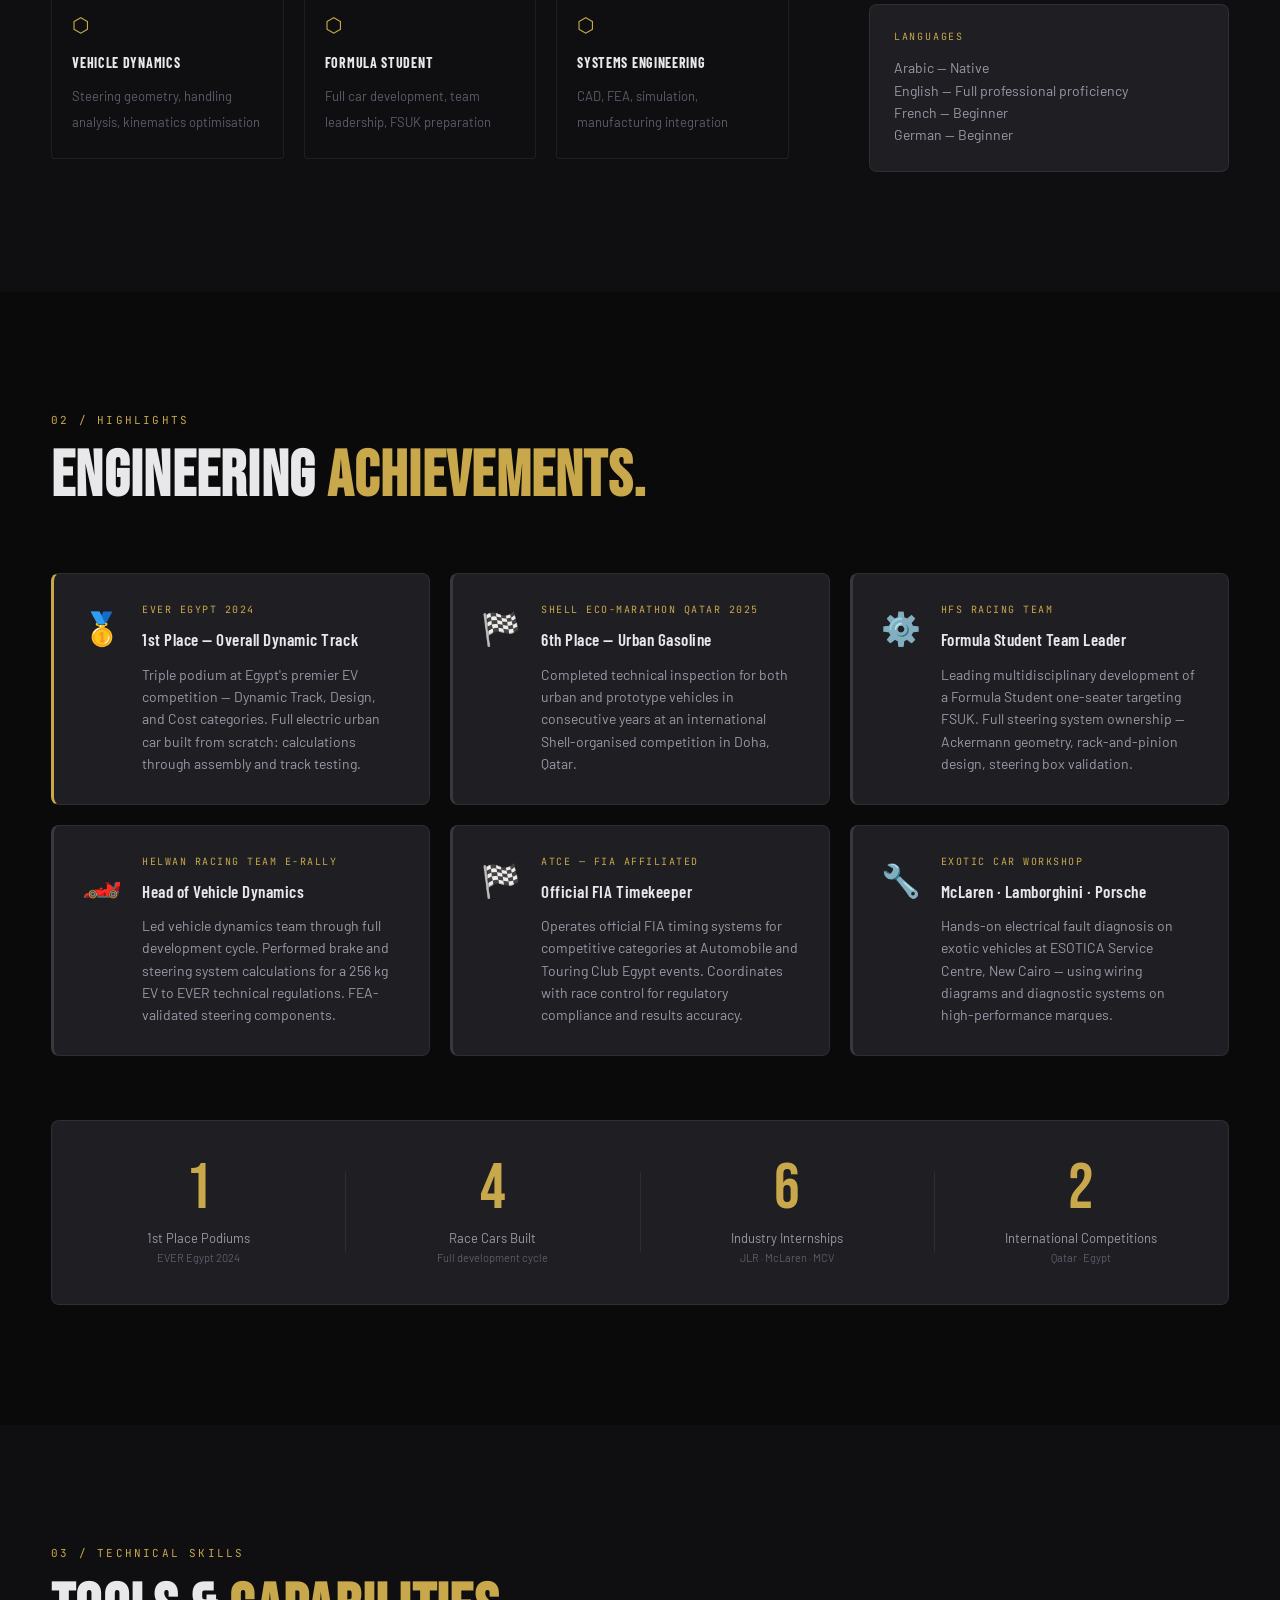
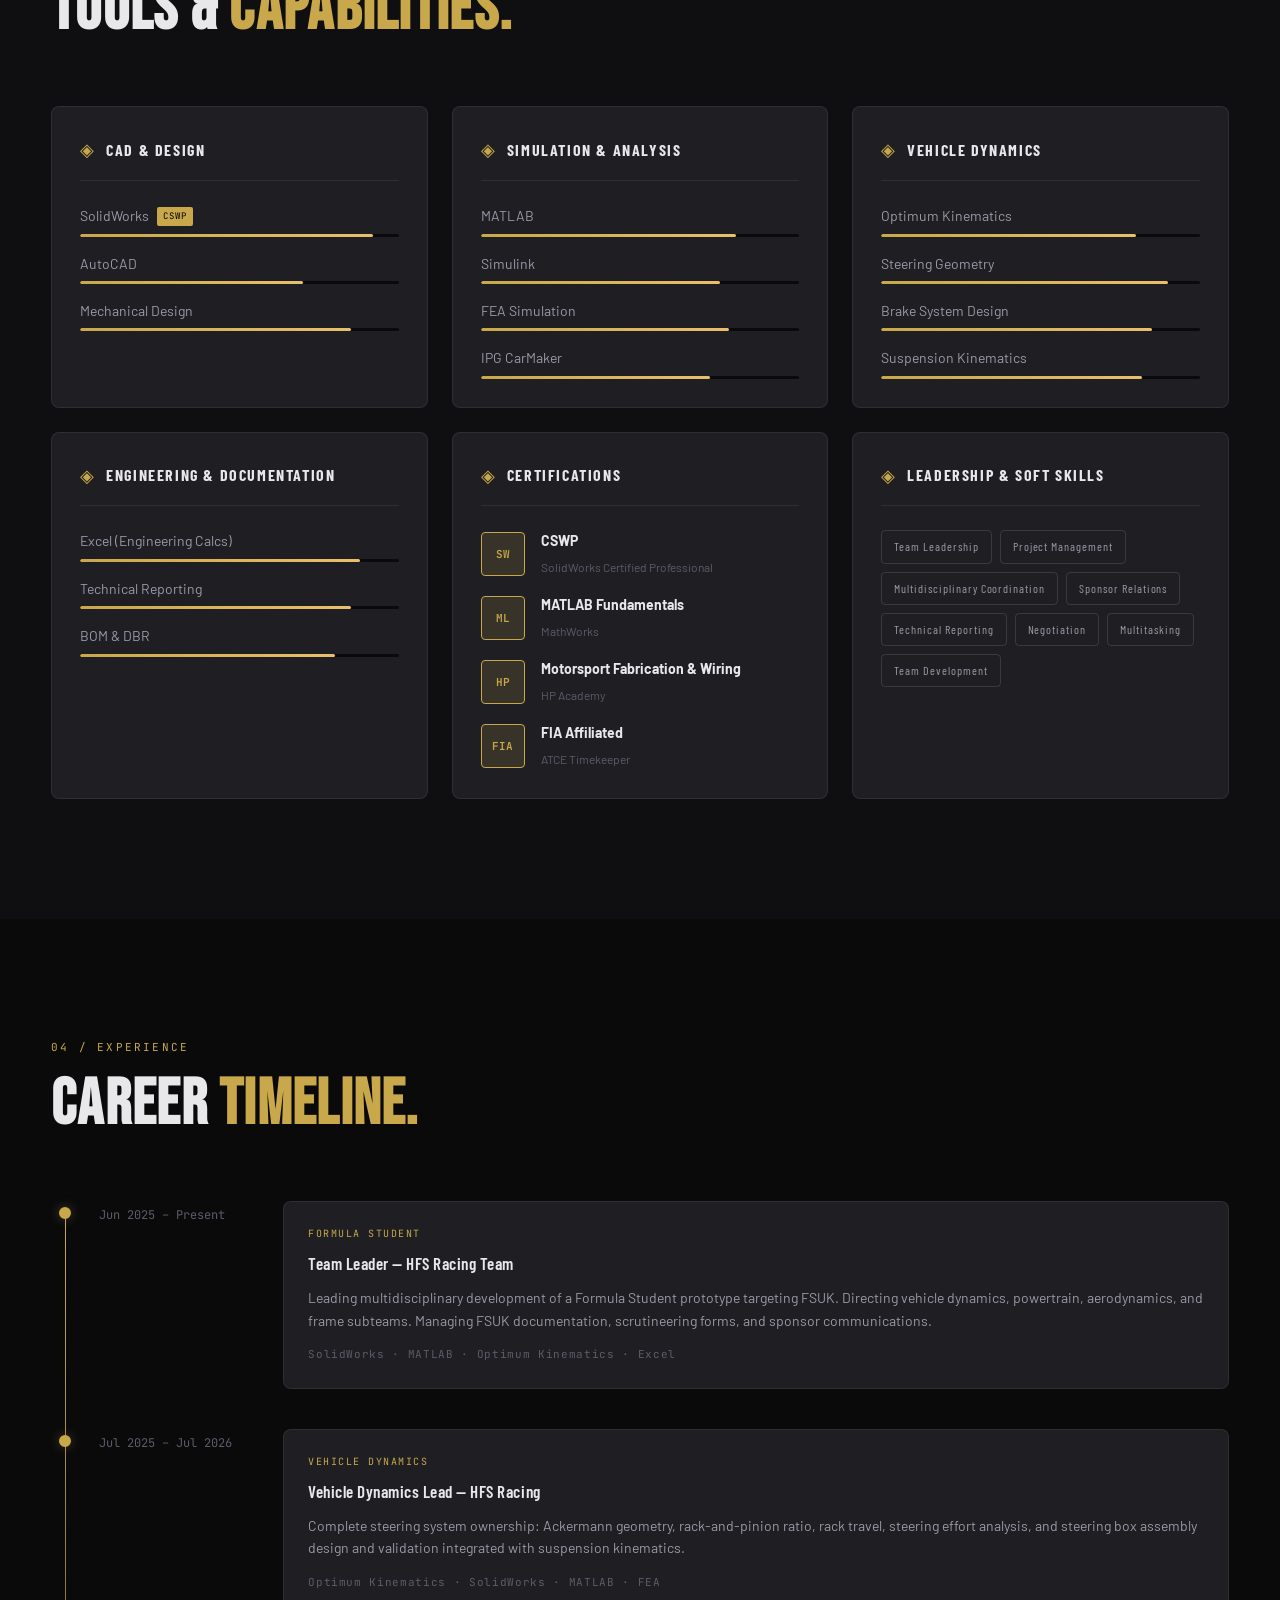
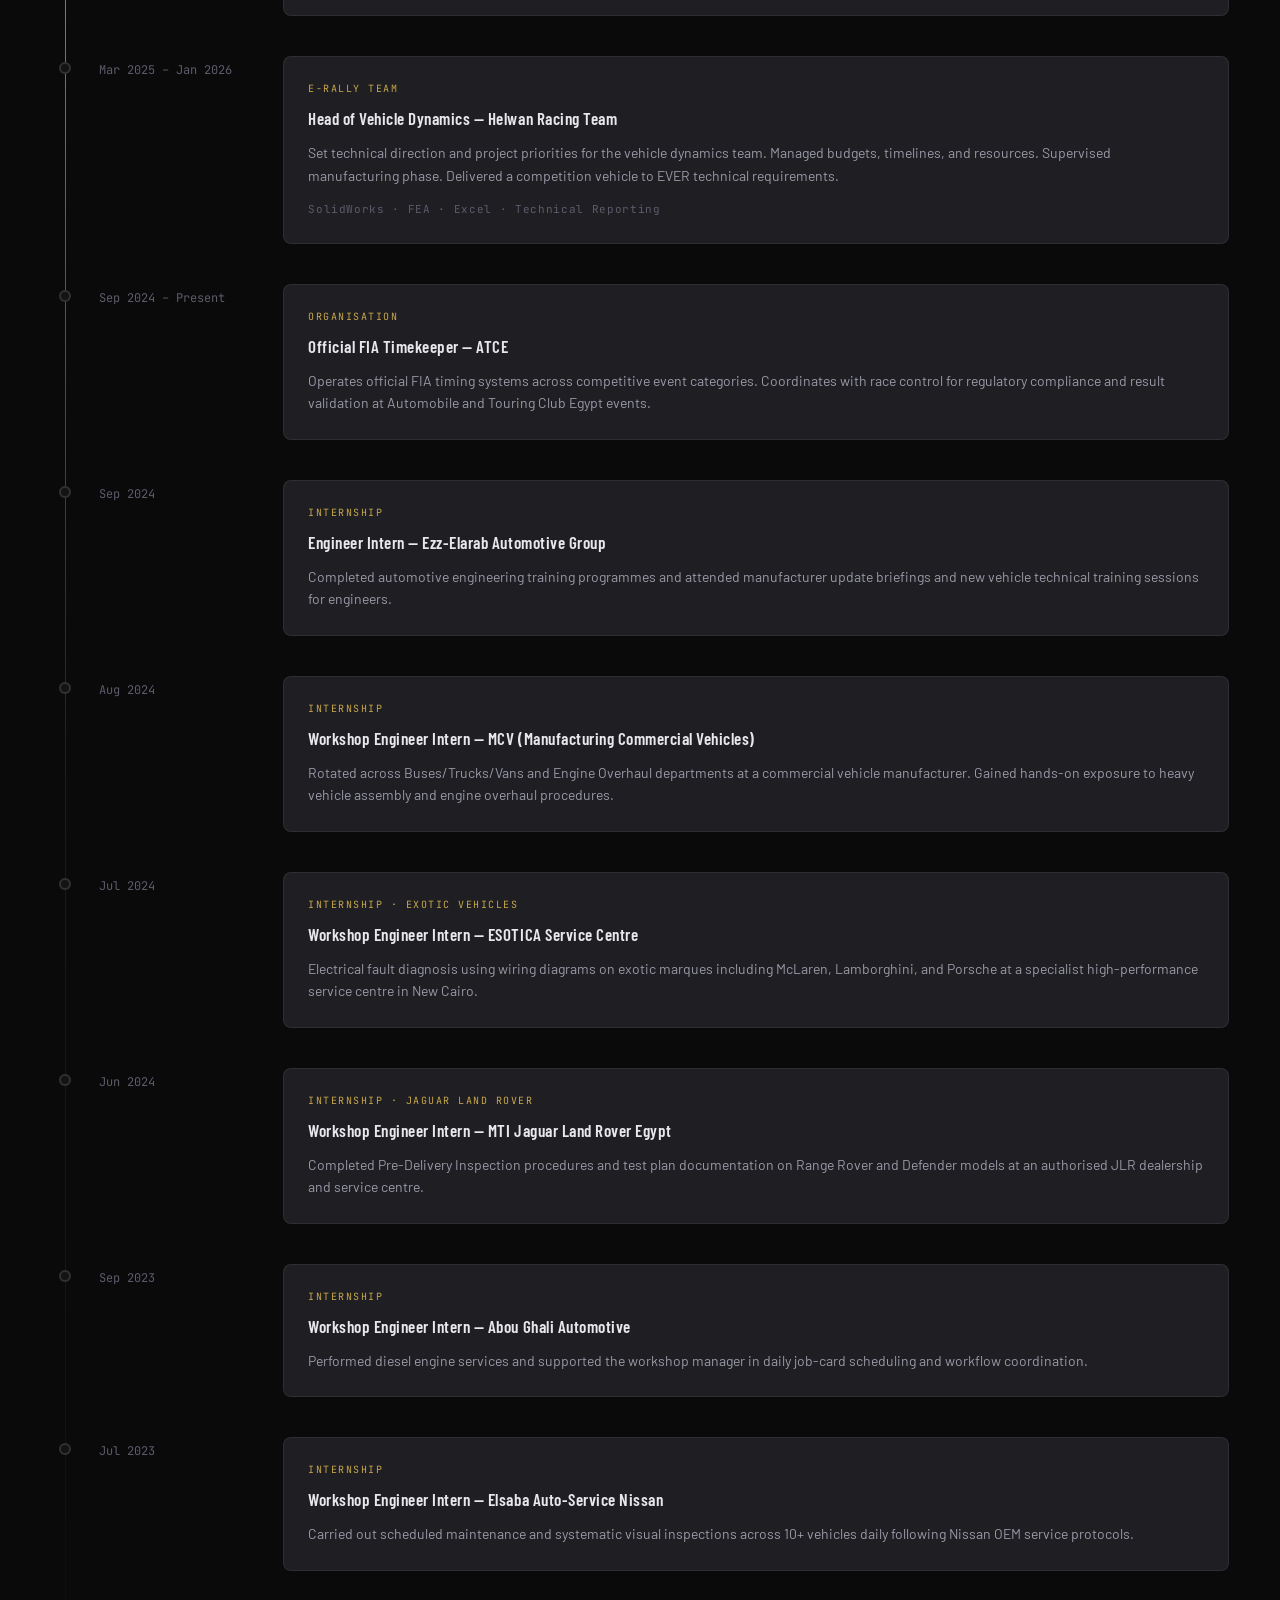
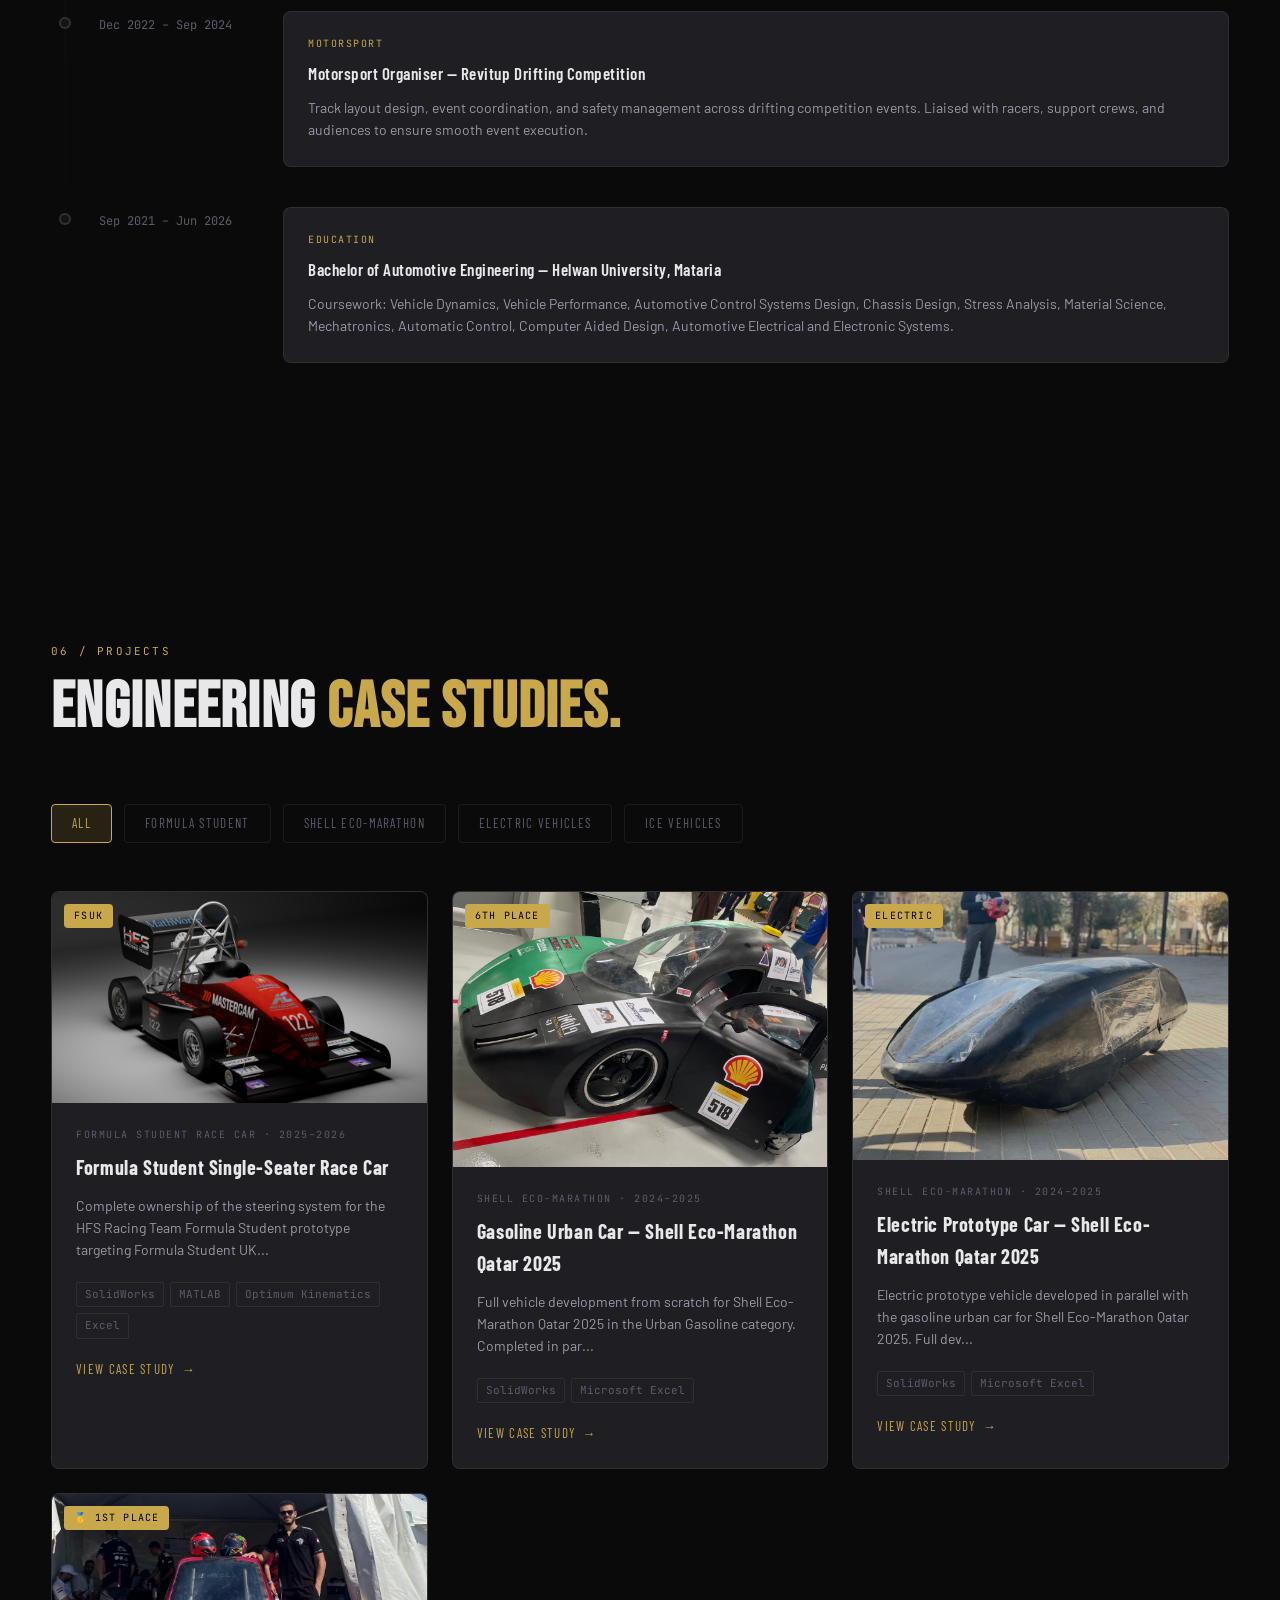
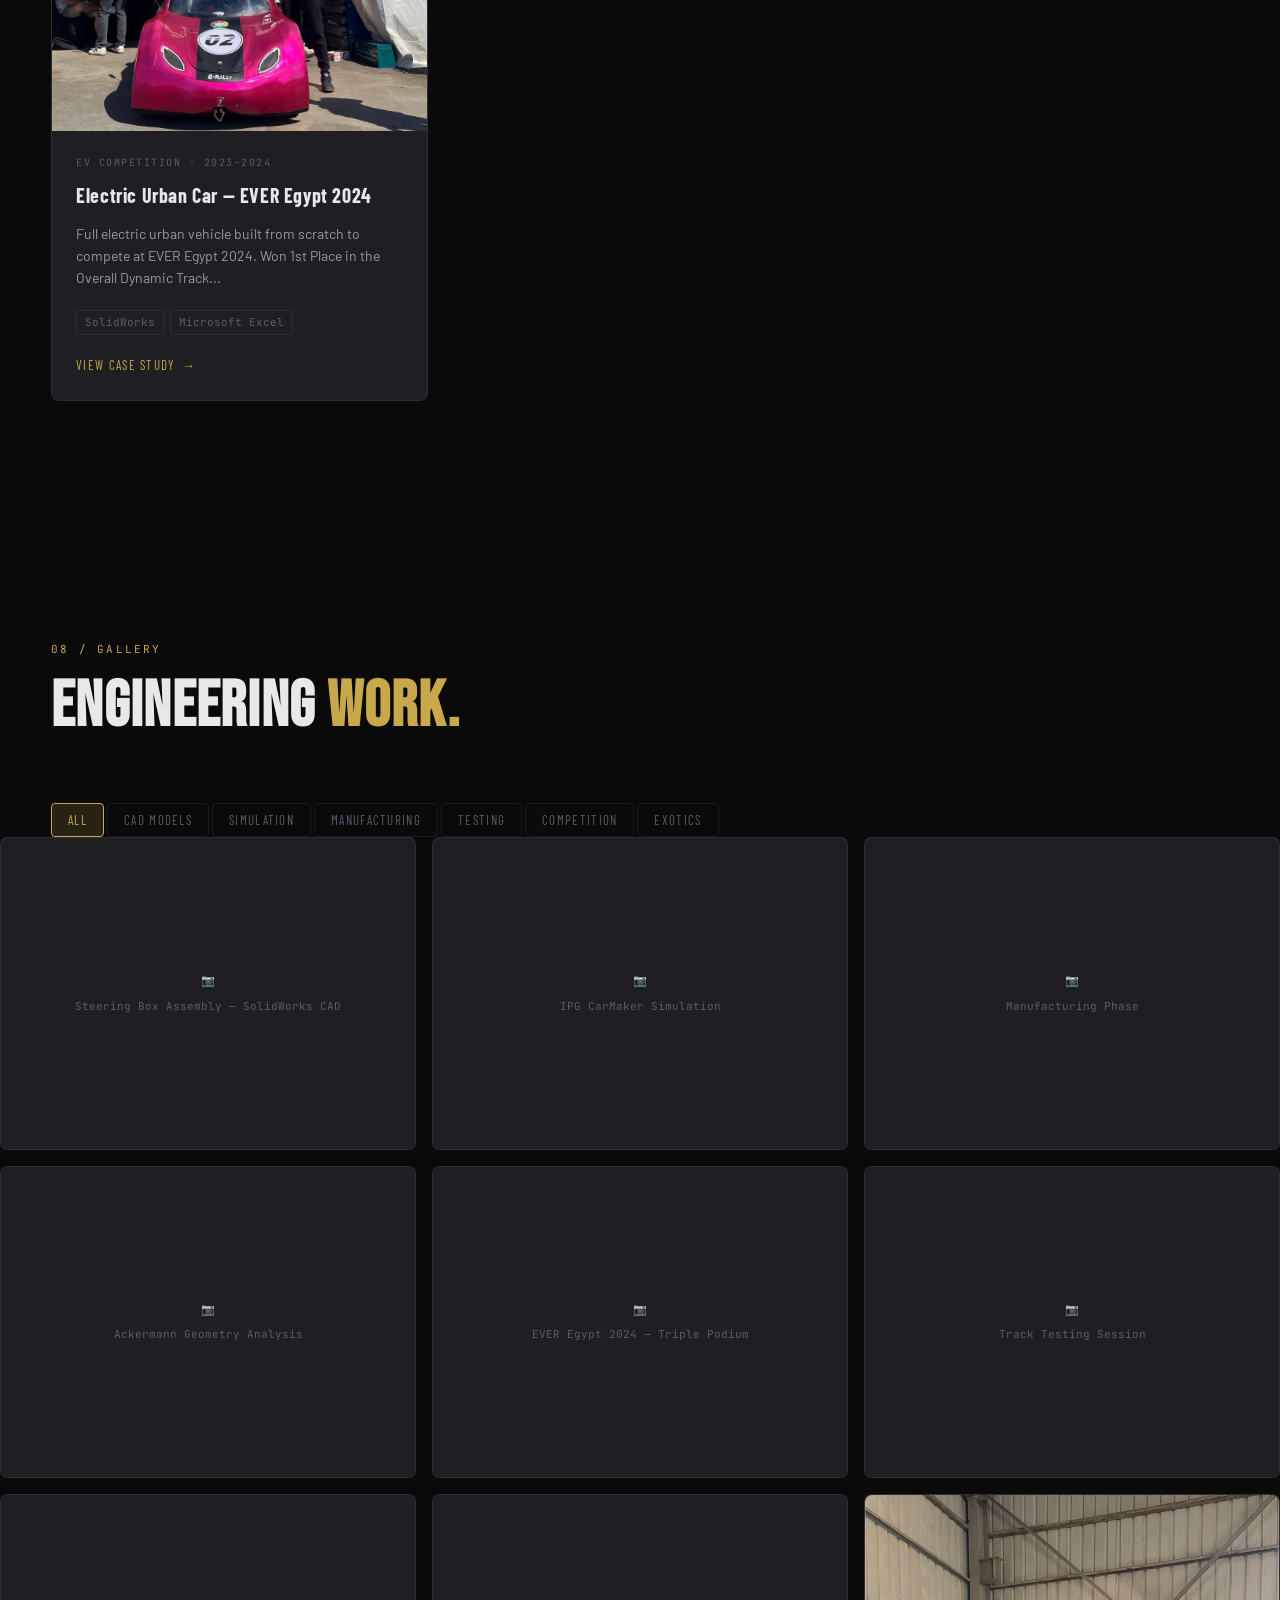
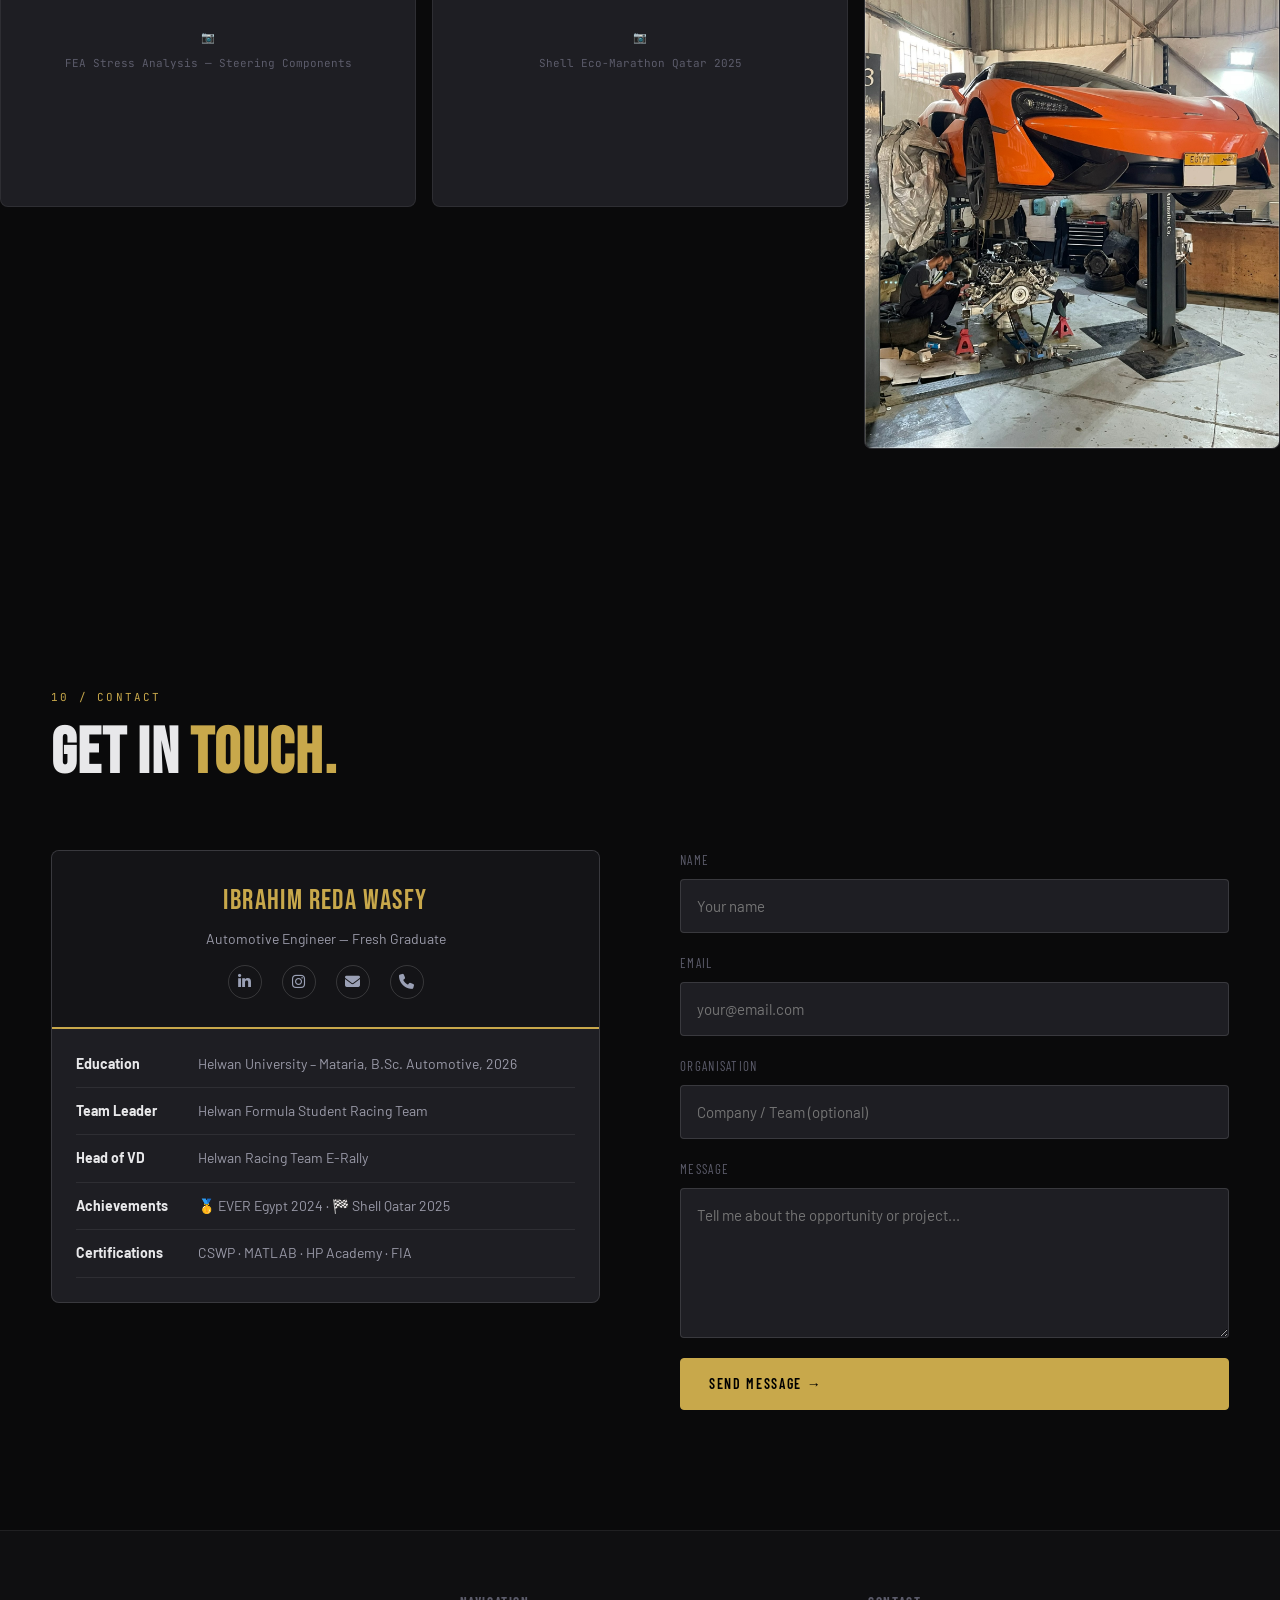
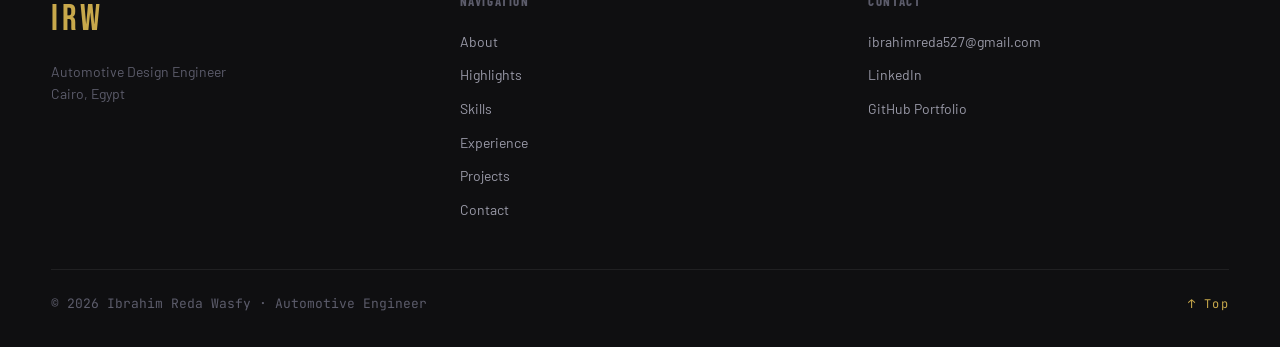
==== commit c0ae8274: "Add gallery filter buttons to index.html" ====
--- a/index.html
+++ b/index.html
@@ -580,6 +580,7 @@
     <div class="container">
       <div class="section-label">08 / GALLERY</div>
       <h2 id="gallery-heading" class="section-title">Engineering <em>work.</em></h2>
+      
         <button class="gallery-filter active" data-gfilter="all">All</button>
         <button class="gallery-filter" data-gfilter="cad">CAD Models</button>
         <button class="gallery-filter" data-gfilter="simulation">Simulation</button>
@@ -588,6 +589,7 @@
         <button class="gallery-filter" data-gfilter="competition">Competition</button>
          <button class="gallery-filter" data-gfilter="exotics">Exotics</button>
       </div>
+    
       <div class="gallery-grid" id="galleryGrid">
         <!-- Populated by JS -->
       </div>
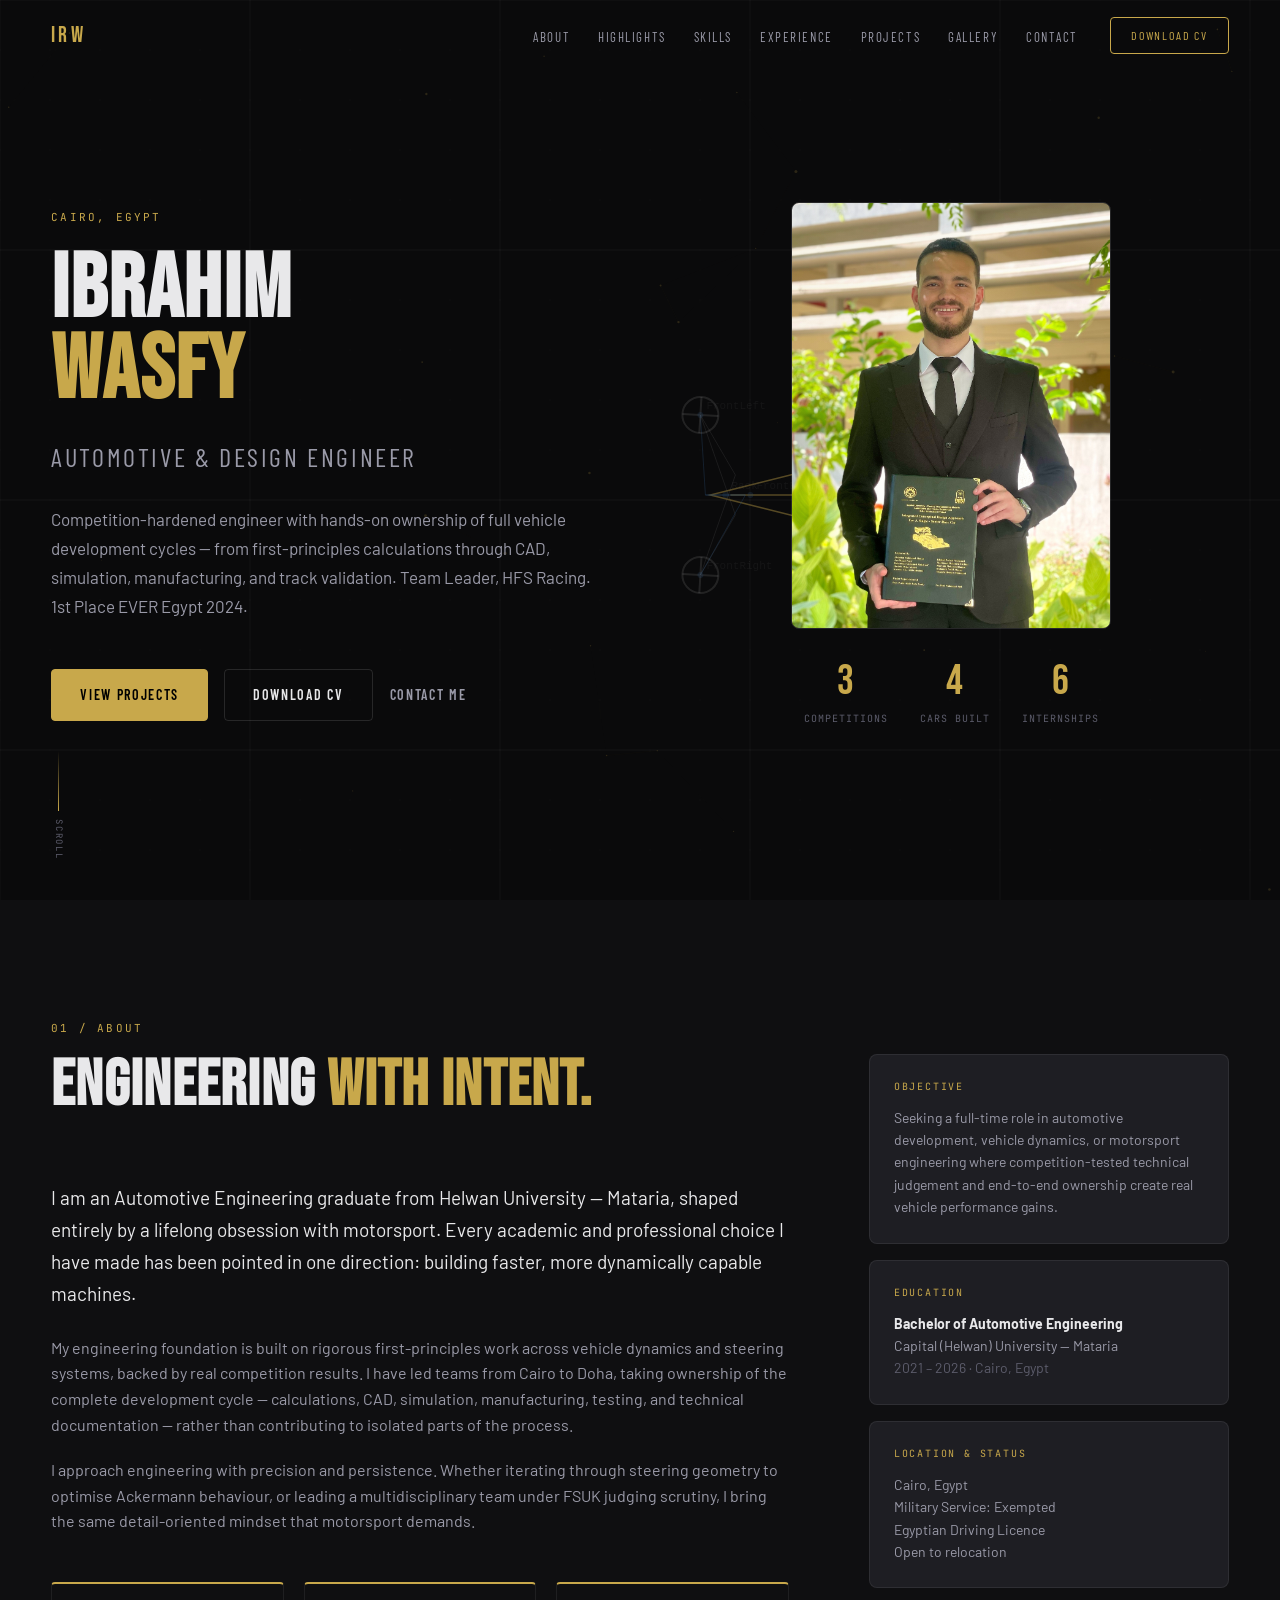
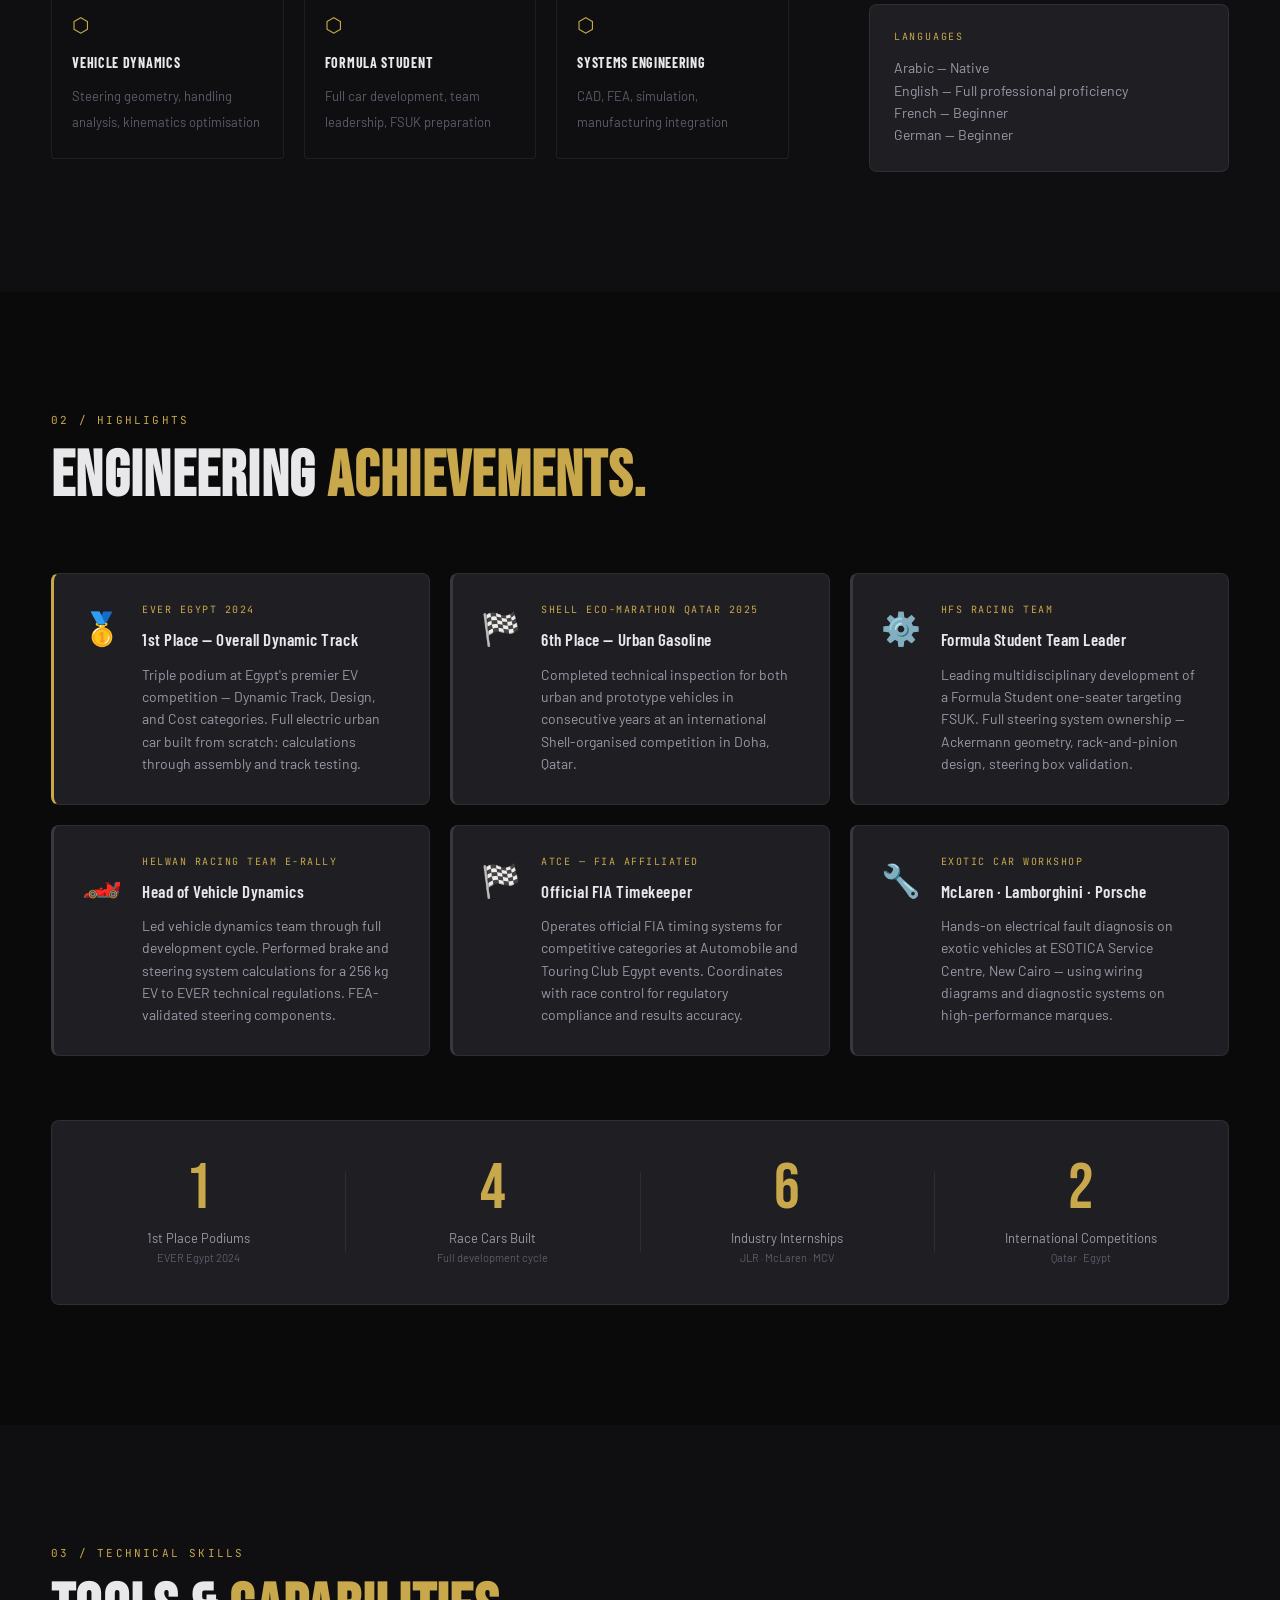
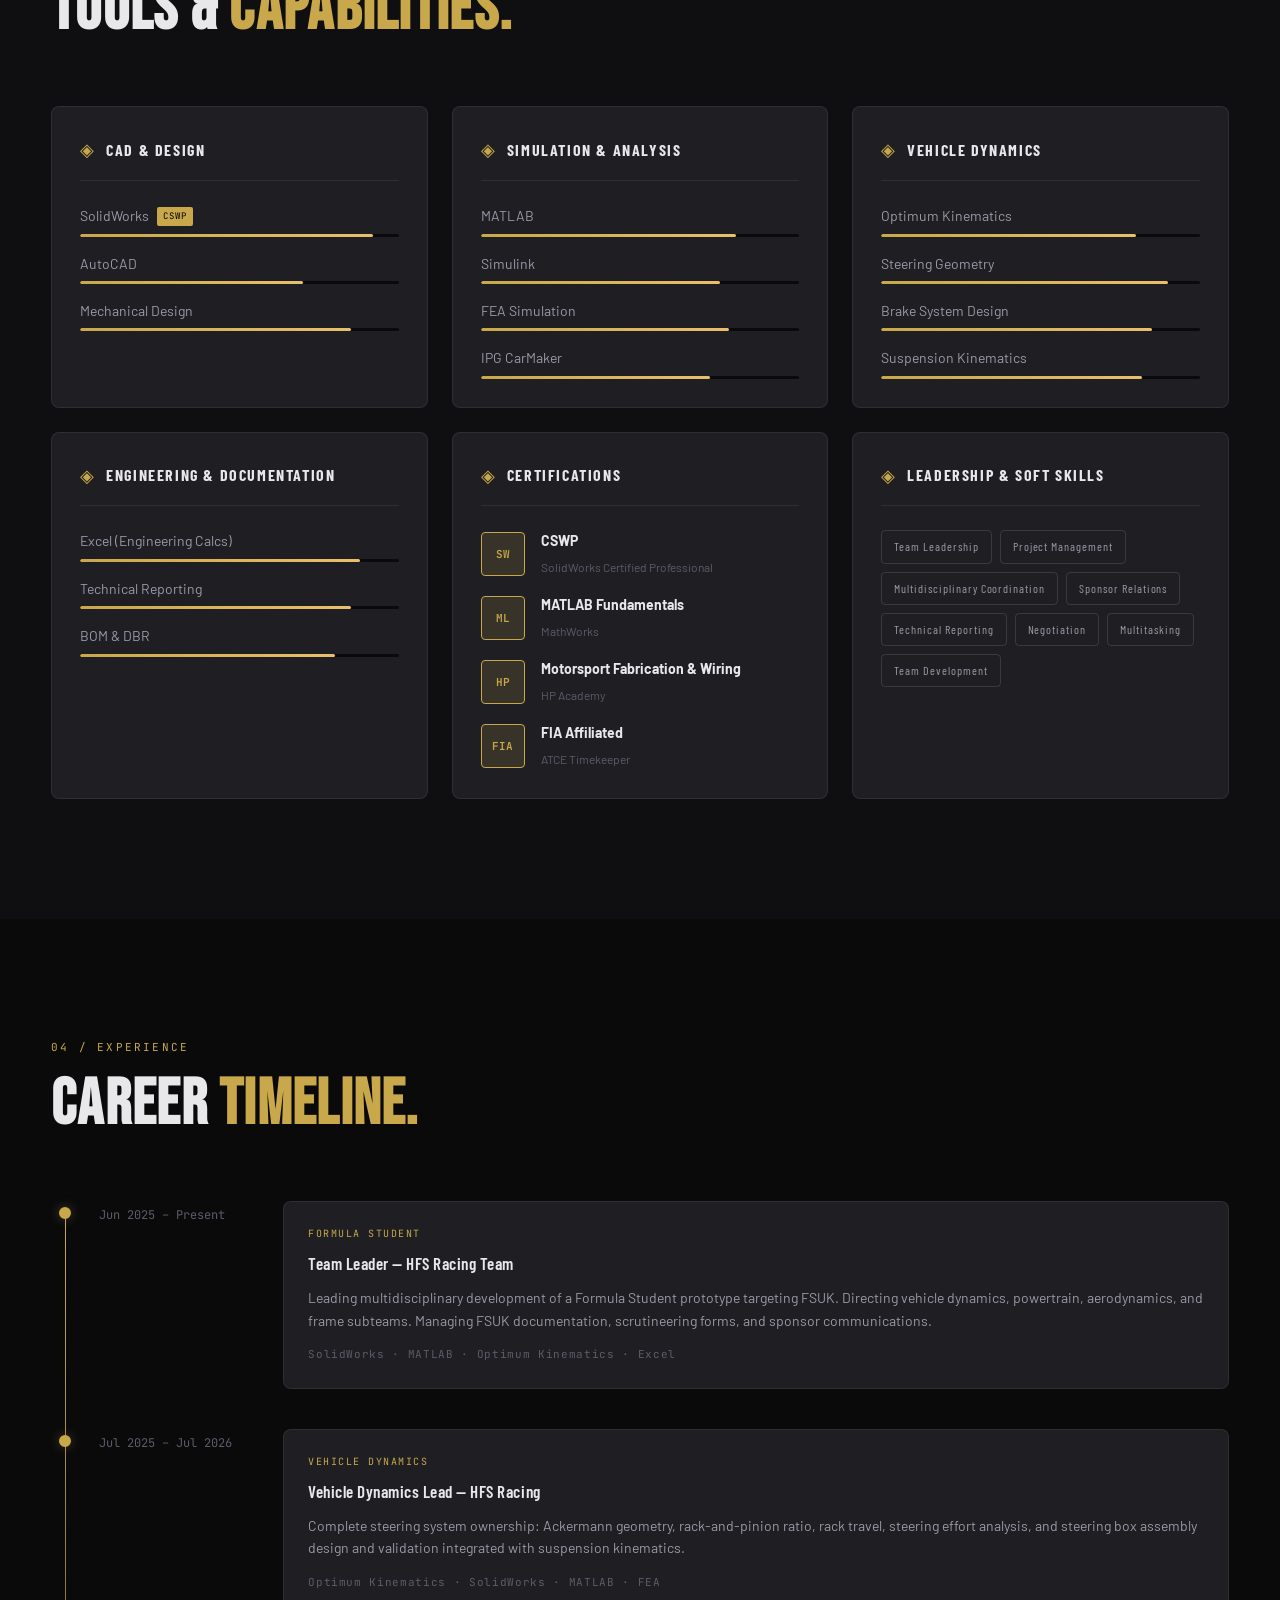
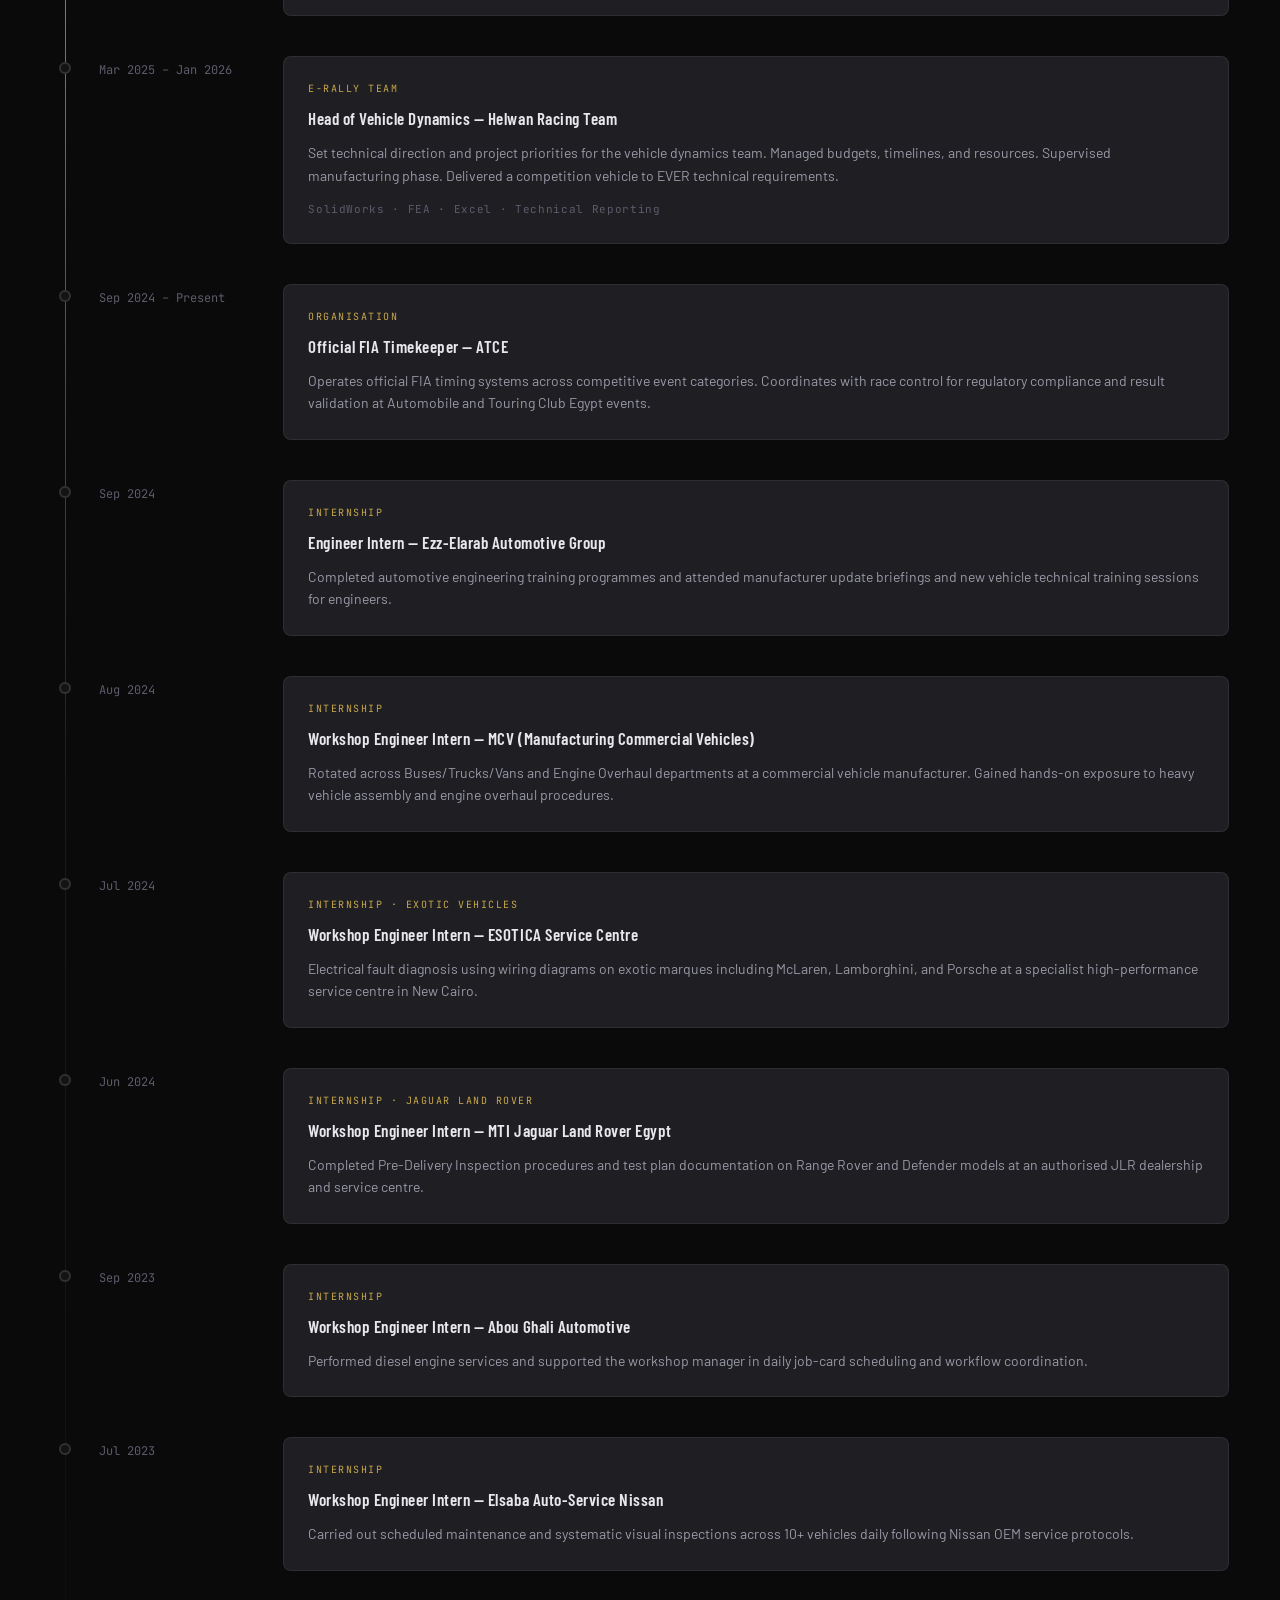
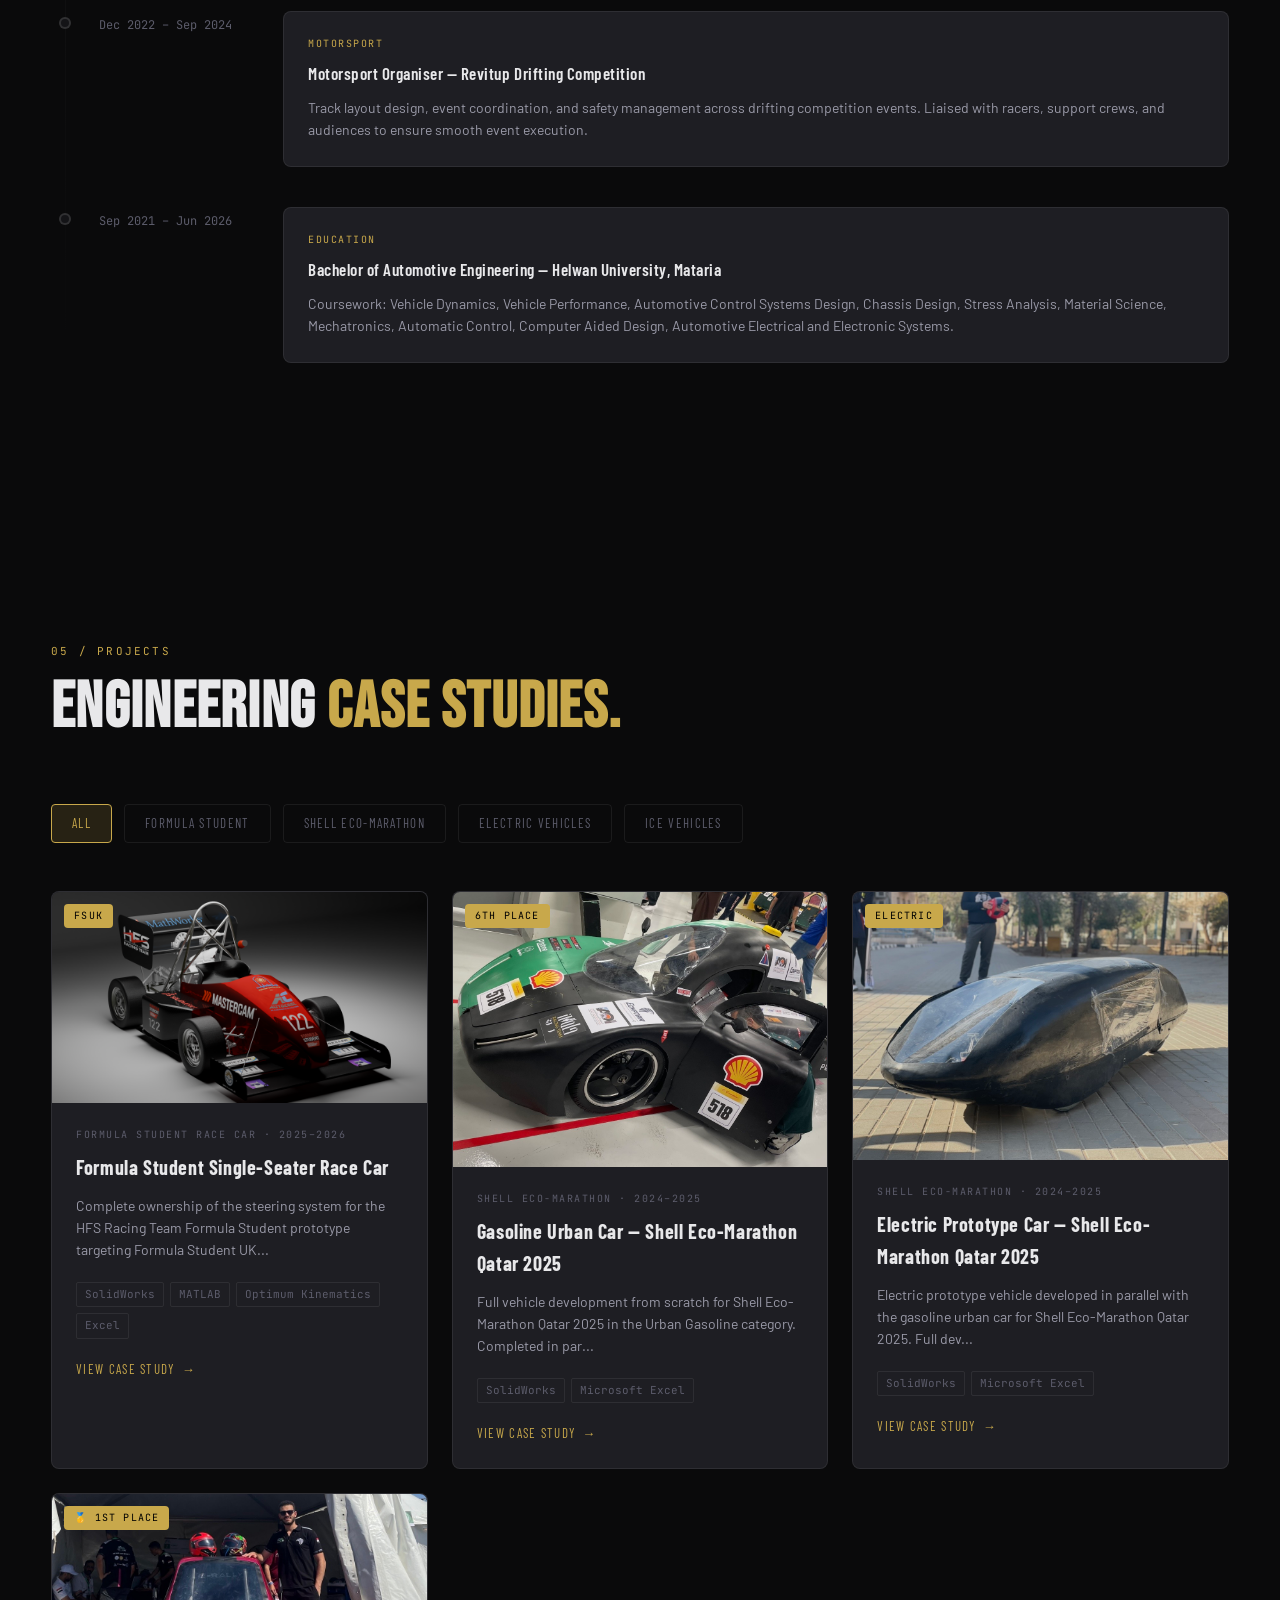
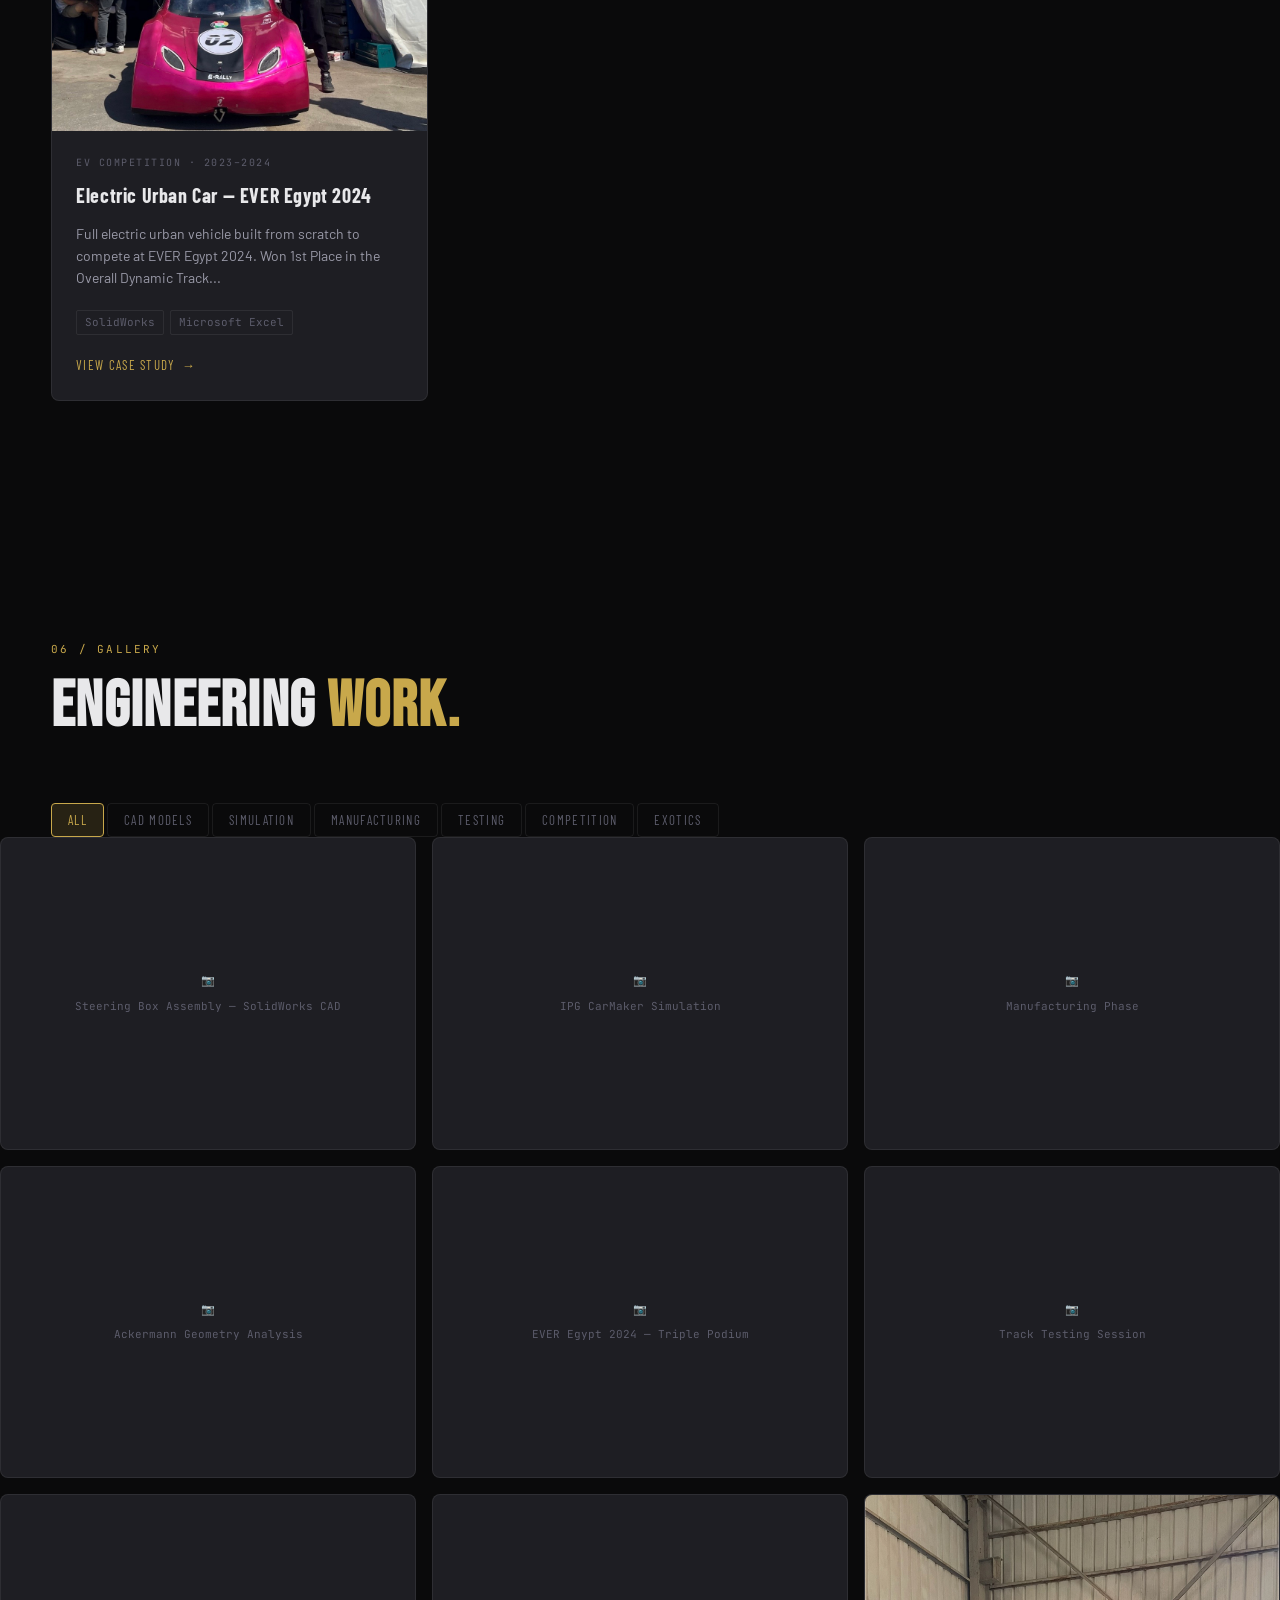
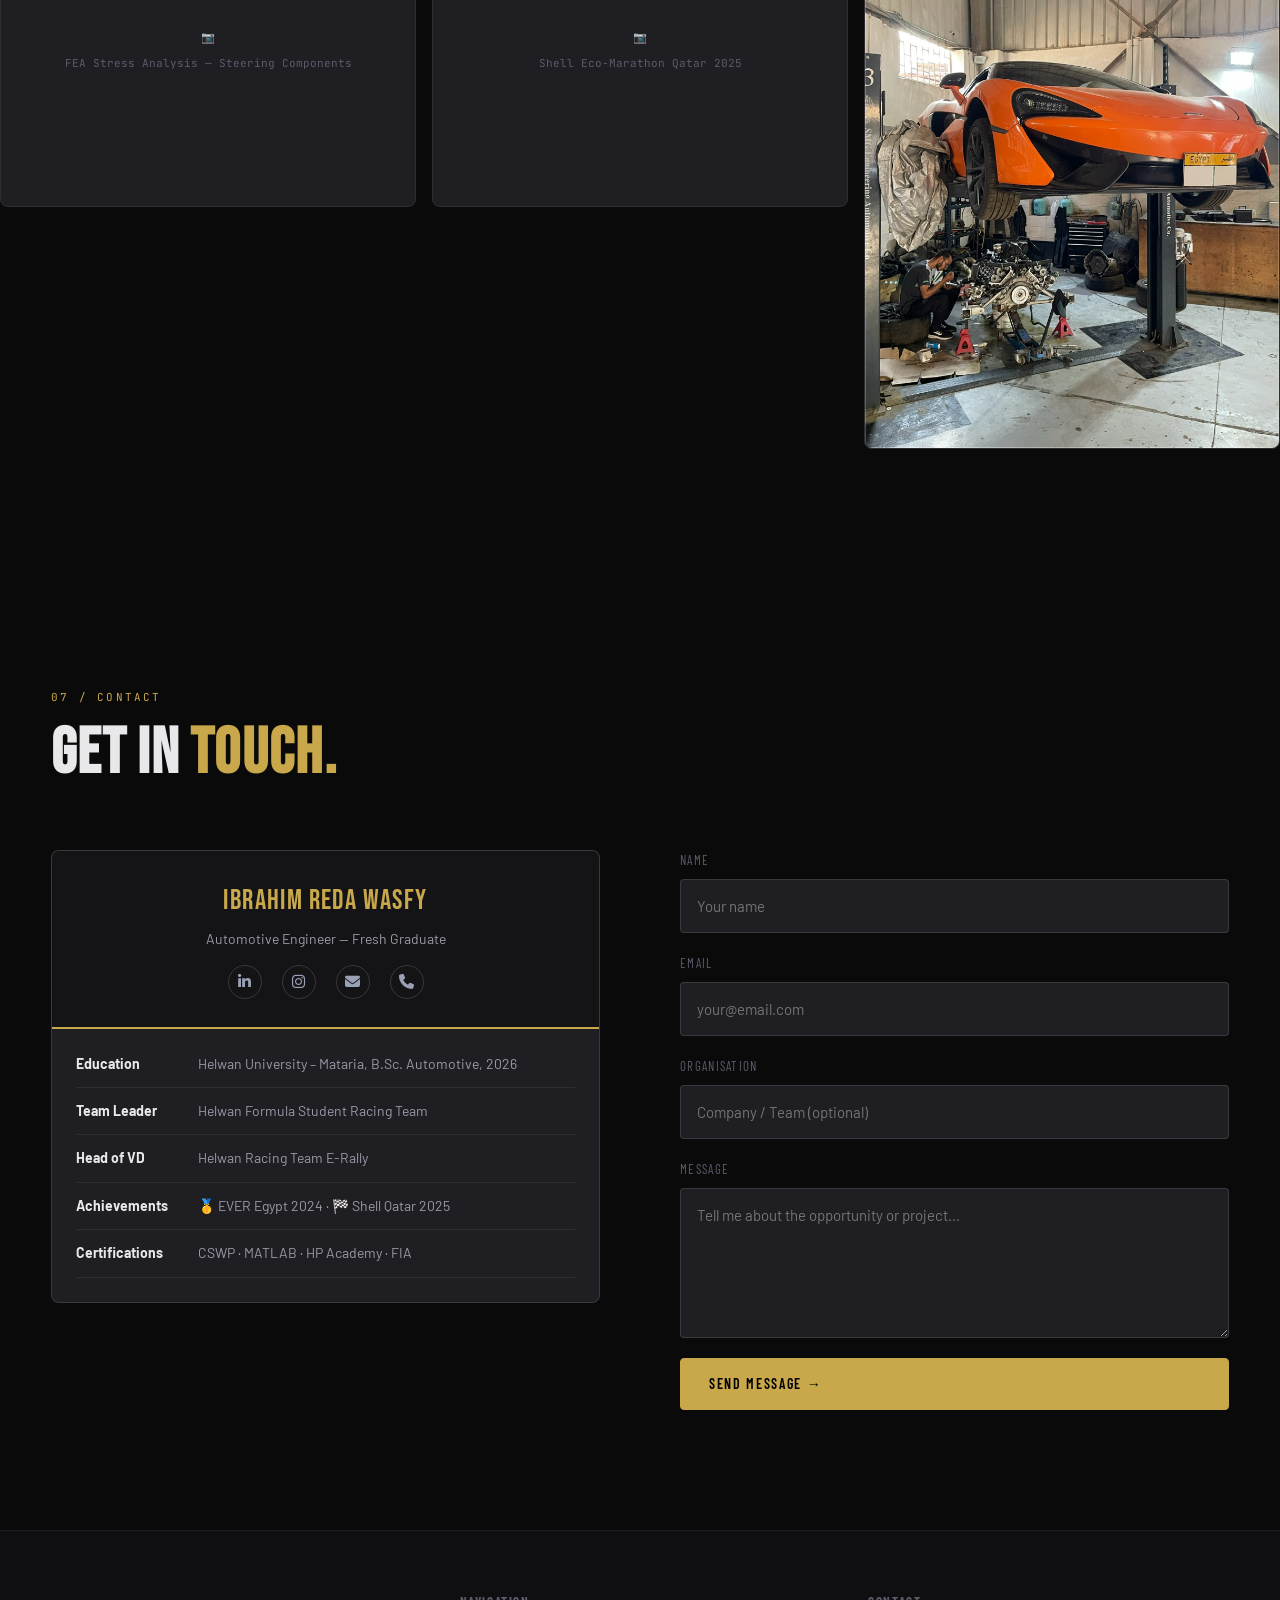
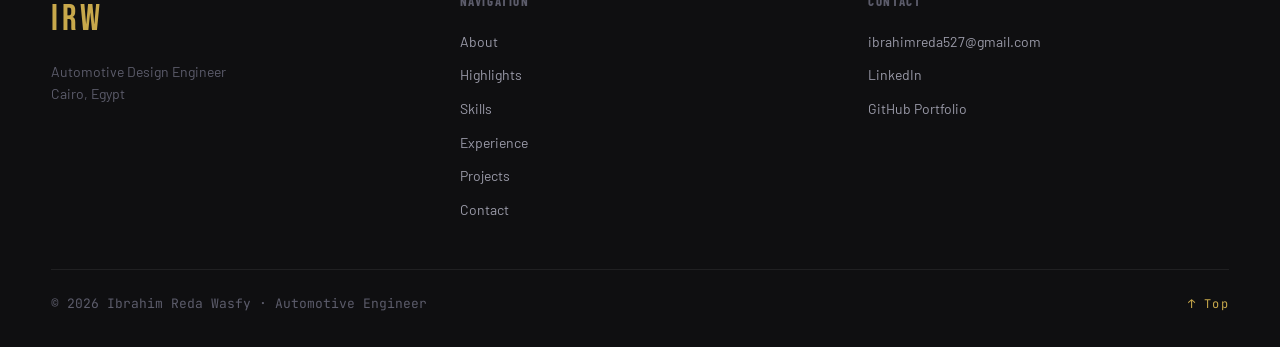
==== commit 0571d678: "Update section labels for projects, gallery, and contact" ====
--- a/index.html
+++ b/index.html
@@ -549,7 +549,7 @@
   <!-- ═══════════════════════════════════ PROJECTS ═══════════════════════════════════ -->
   <section id="projects" aria-labelledby="projects-heading">
     <div class="container">
-      <div class="section-label">06 / PROJECTS</div>
+      <div class="section-label">05 / PROJECTS</div>
       <h2 id="projects-heading" class="section-title">Engineering <em>case studies.</em></h2>
 
       <div class="project-filters" role="tablist" aria-label="Project filter">
@@ -578,7 +578,7 @@
   <!-- ═══════════════════════════════════ GALLERY ═══════════════════════════════════ -->
   <section id="gallery" aria-labelledby="gallery-heading">
     <div class="container">
-      <div class="section-label">08 / GALLERY</div>
+      <div class="section-label">06 / GALLERY</div>
       <h2 id="gallery-heading" class="section-title">Engineering <em>work.</em></h2>
       
         <button class="gallery-filter active" data-gfilter="all">All</button>
@@ -608,7 +608,7 @@
   <!-- ═══════════════════════════════════ CONTACT ═══════════════════════════════════ -->
   <section id="contact" aria-labelledby="contact-heading">
     <div class="container">
-      <div class="section-label">10 / CONTACT</div>
+      <div class="section-label">07 / CONTACT</div>
       <h2 id="contact-heading" class="section-title">Get in <em>touch.</em></h2>
       <div class="contact-layout">
         <div class="resume-preview">
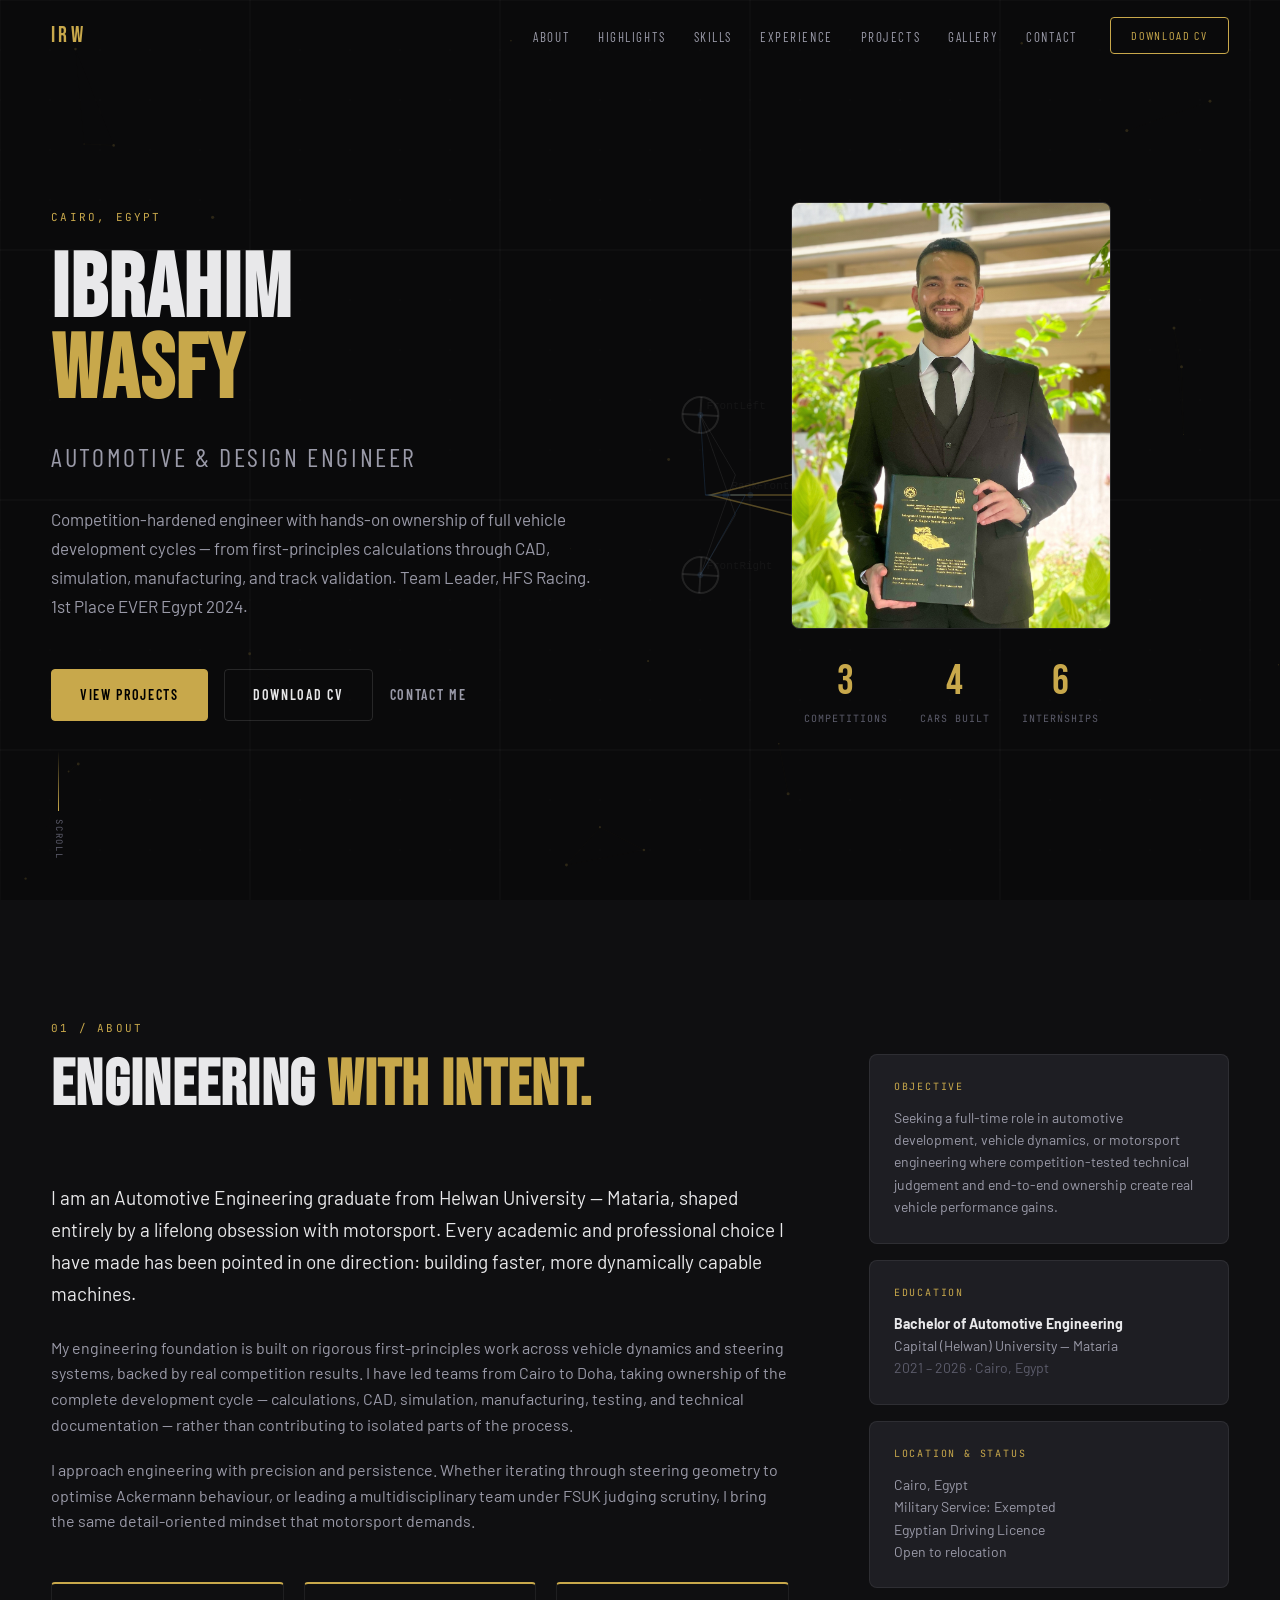
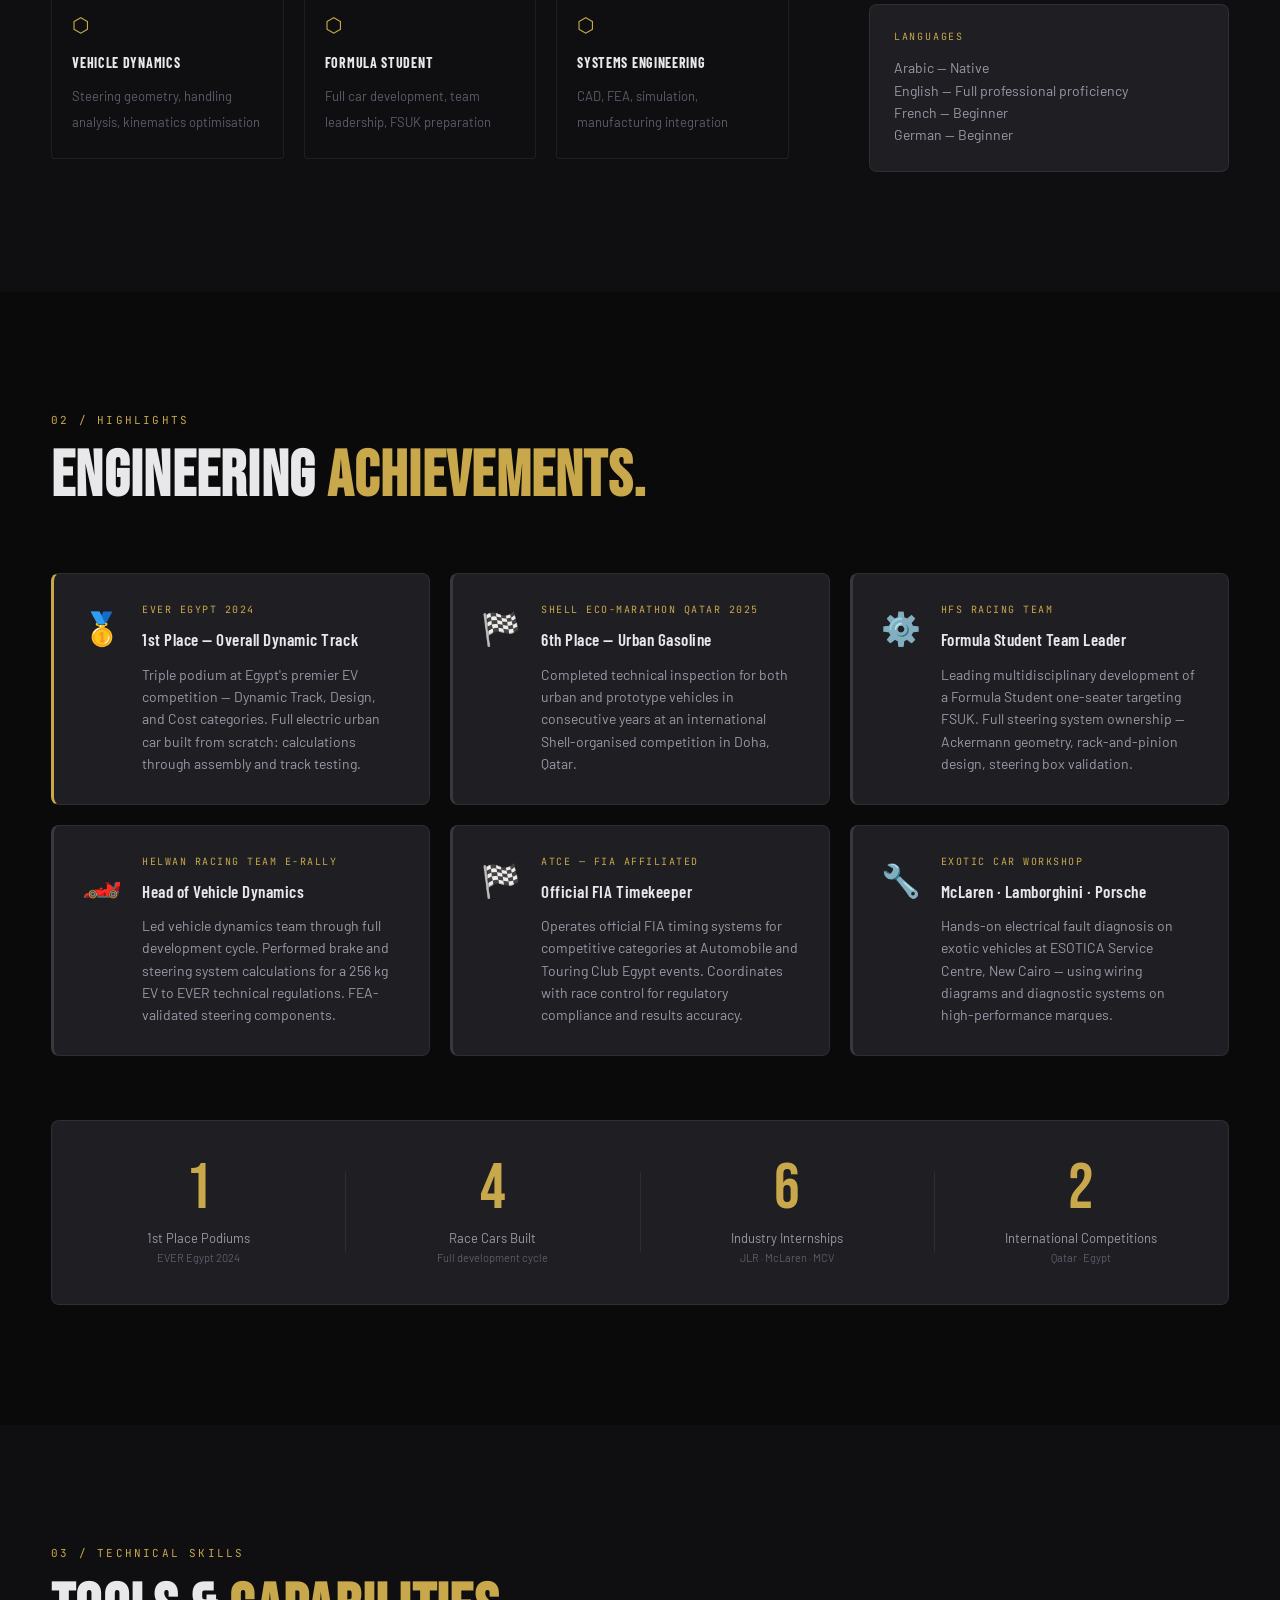
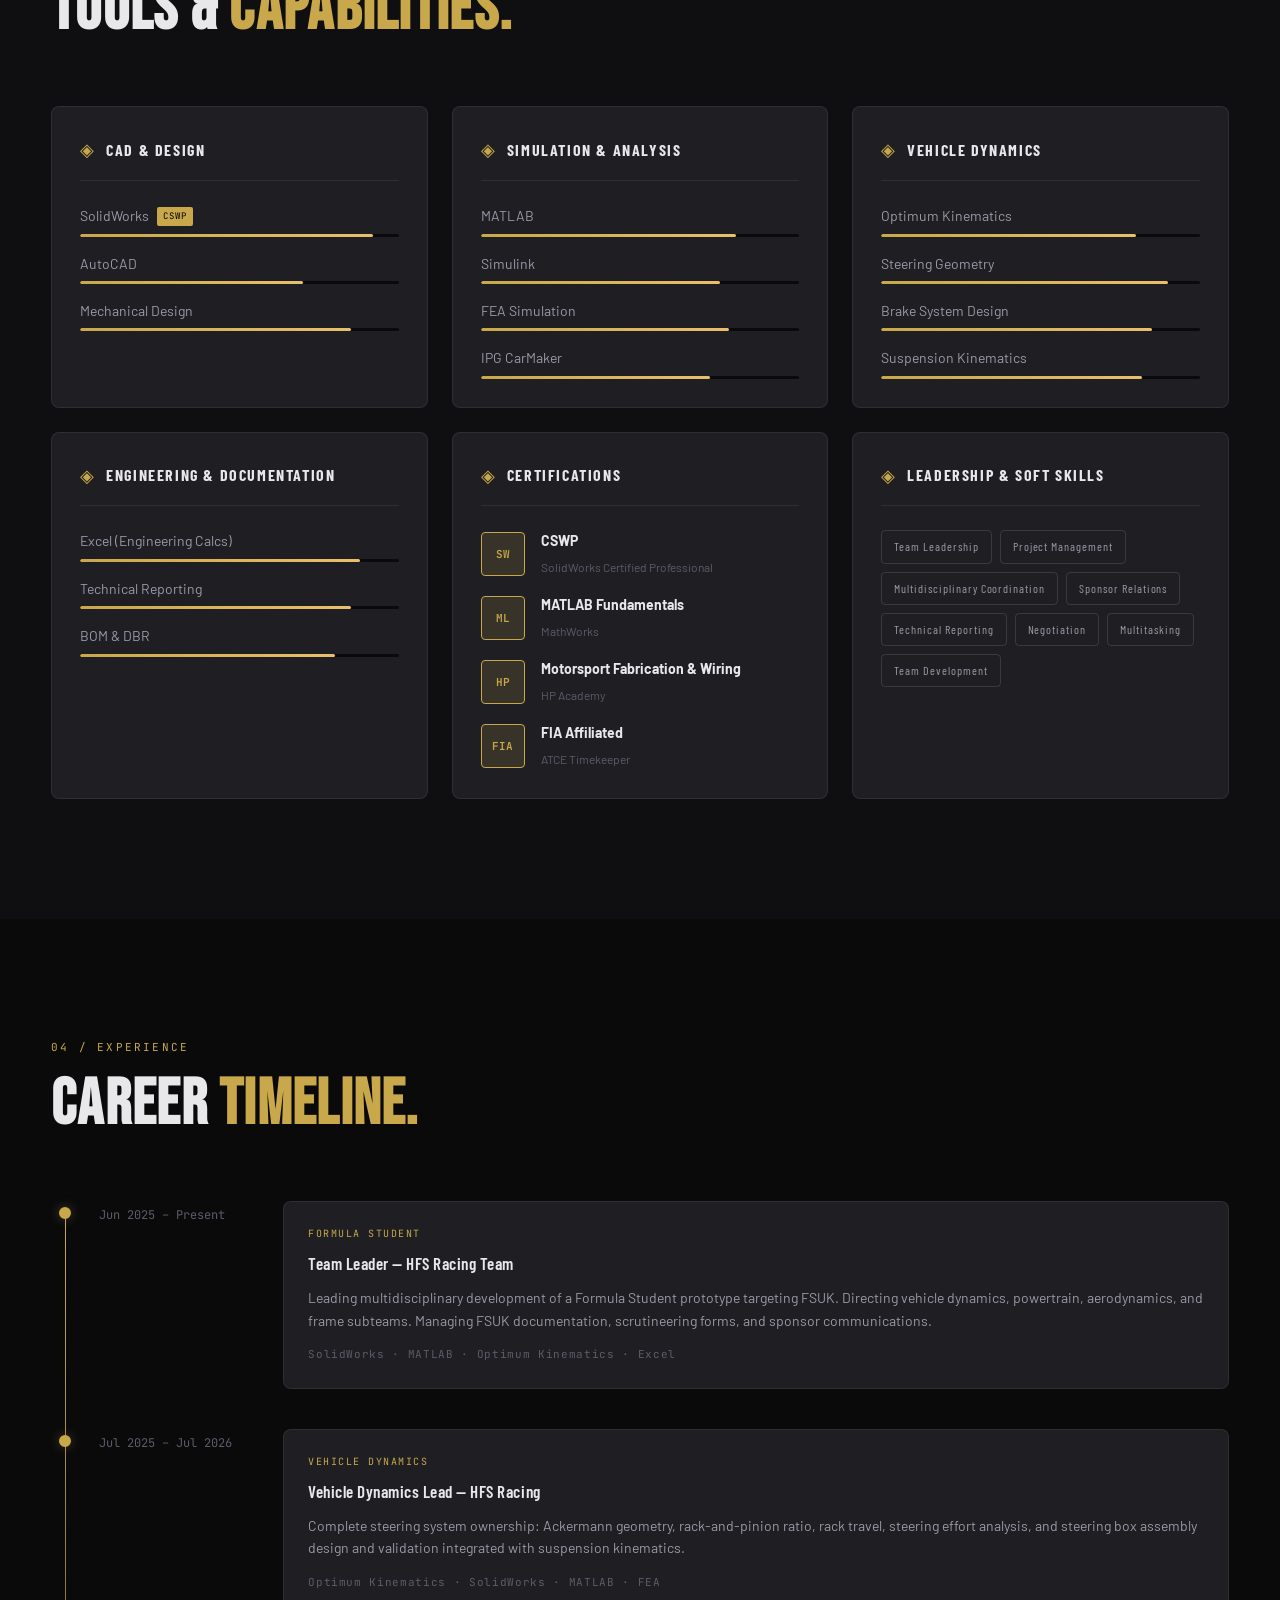
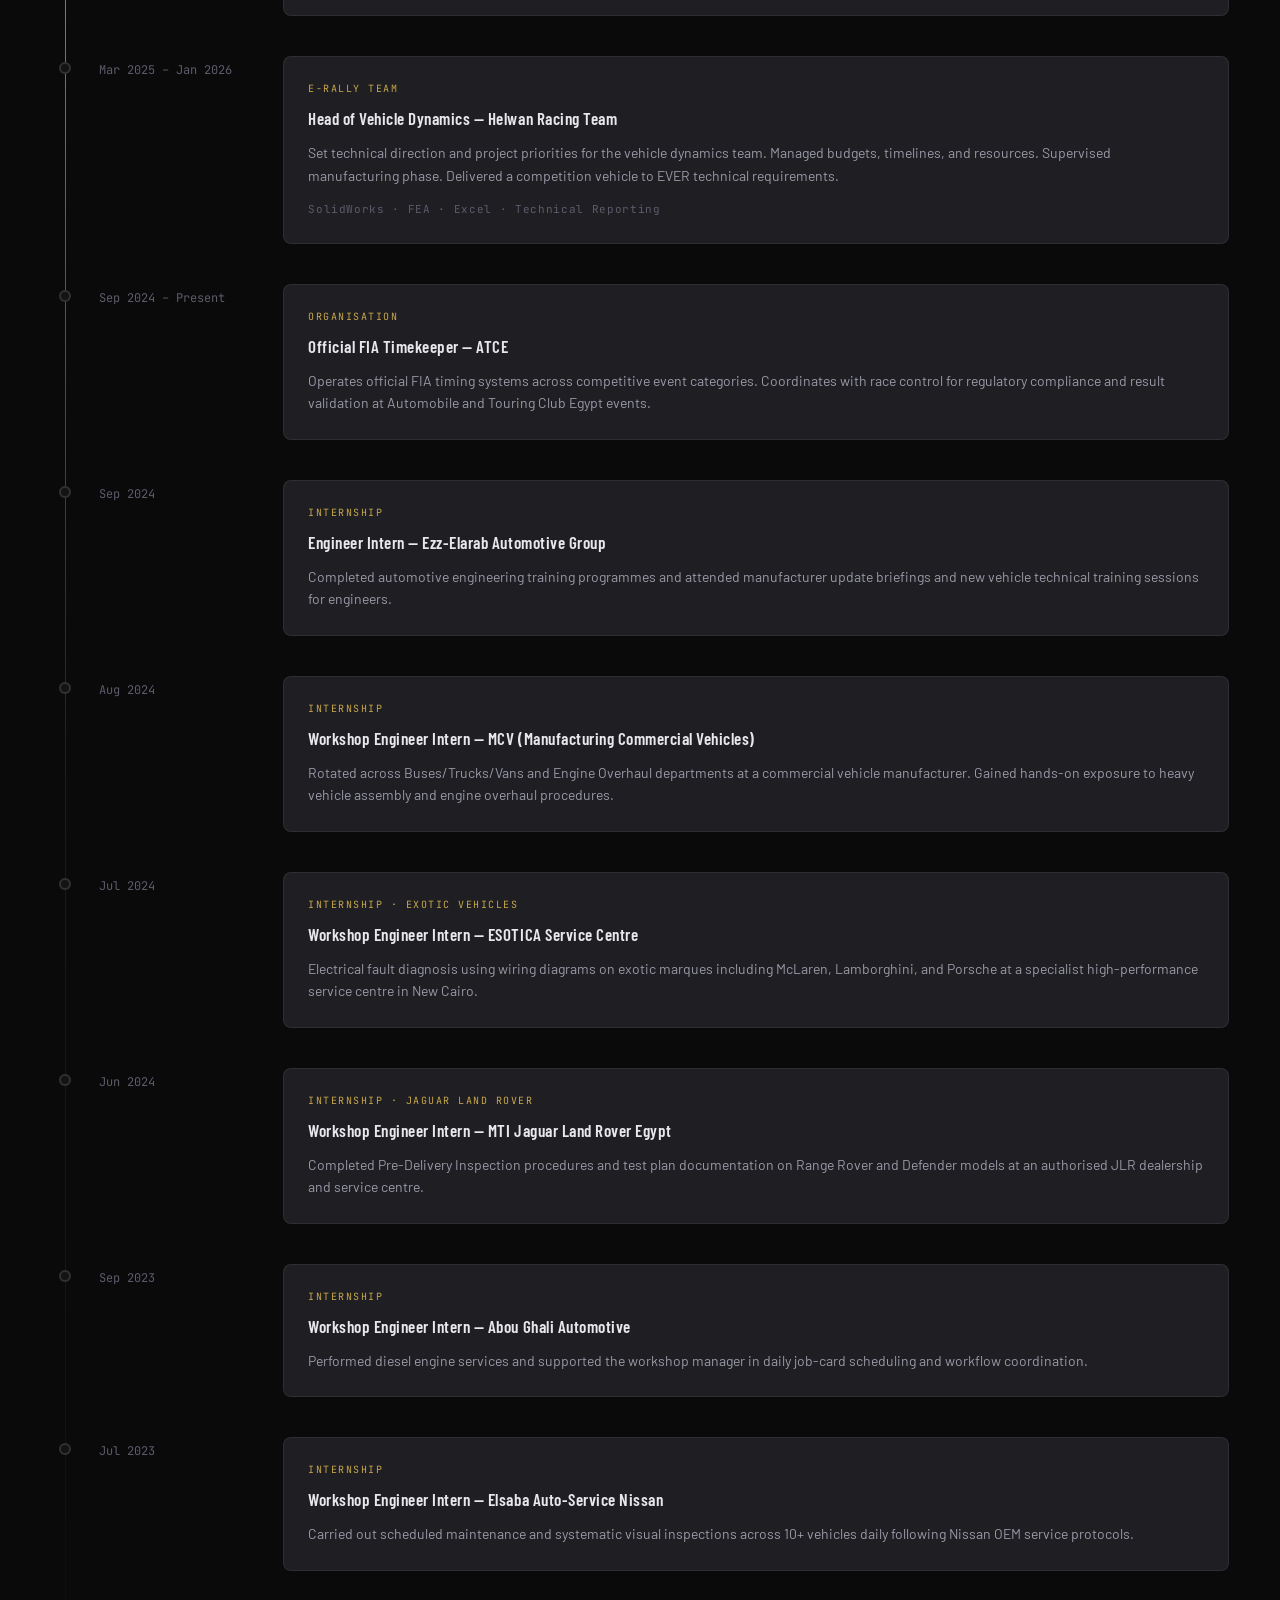
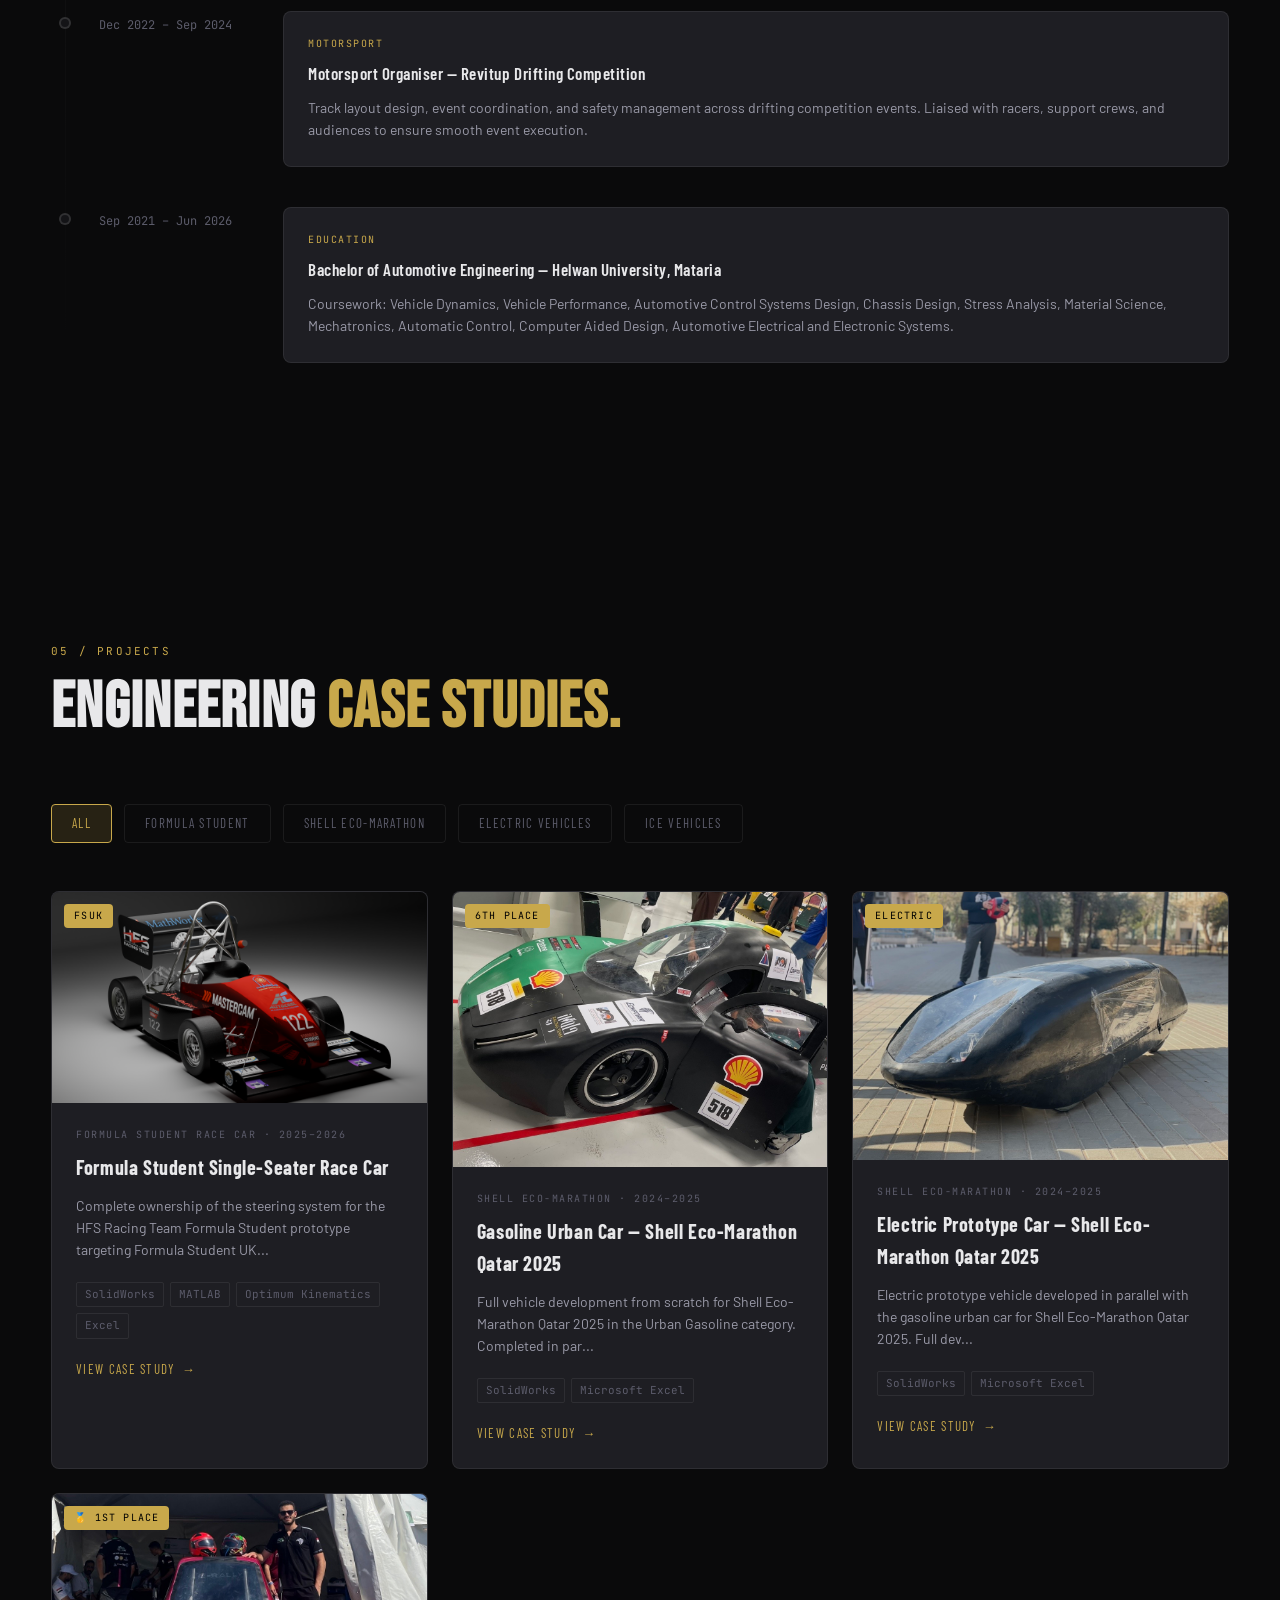
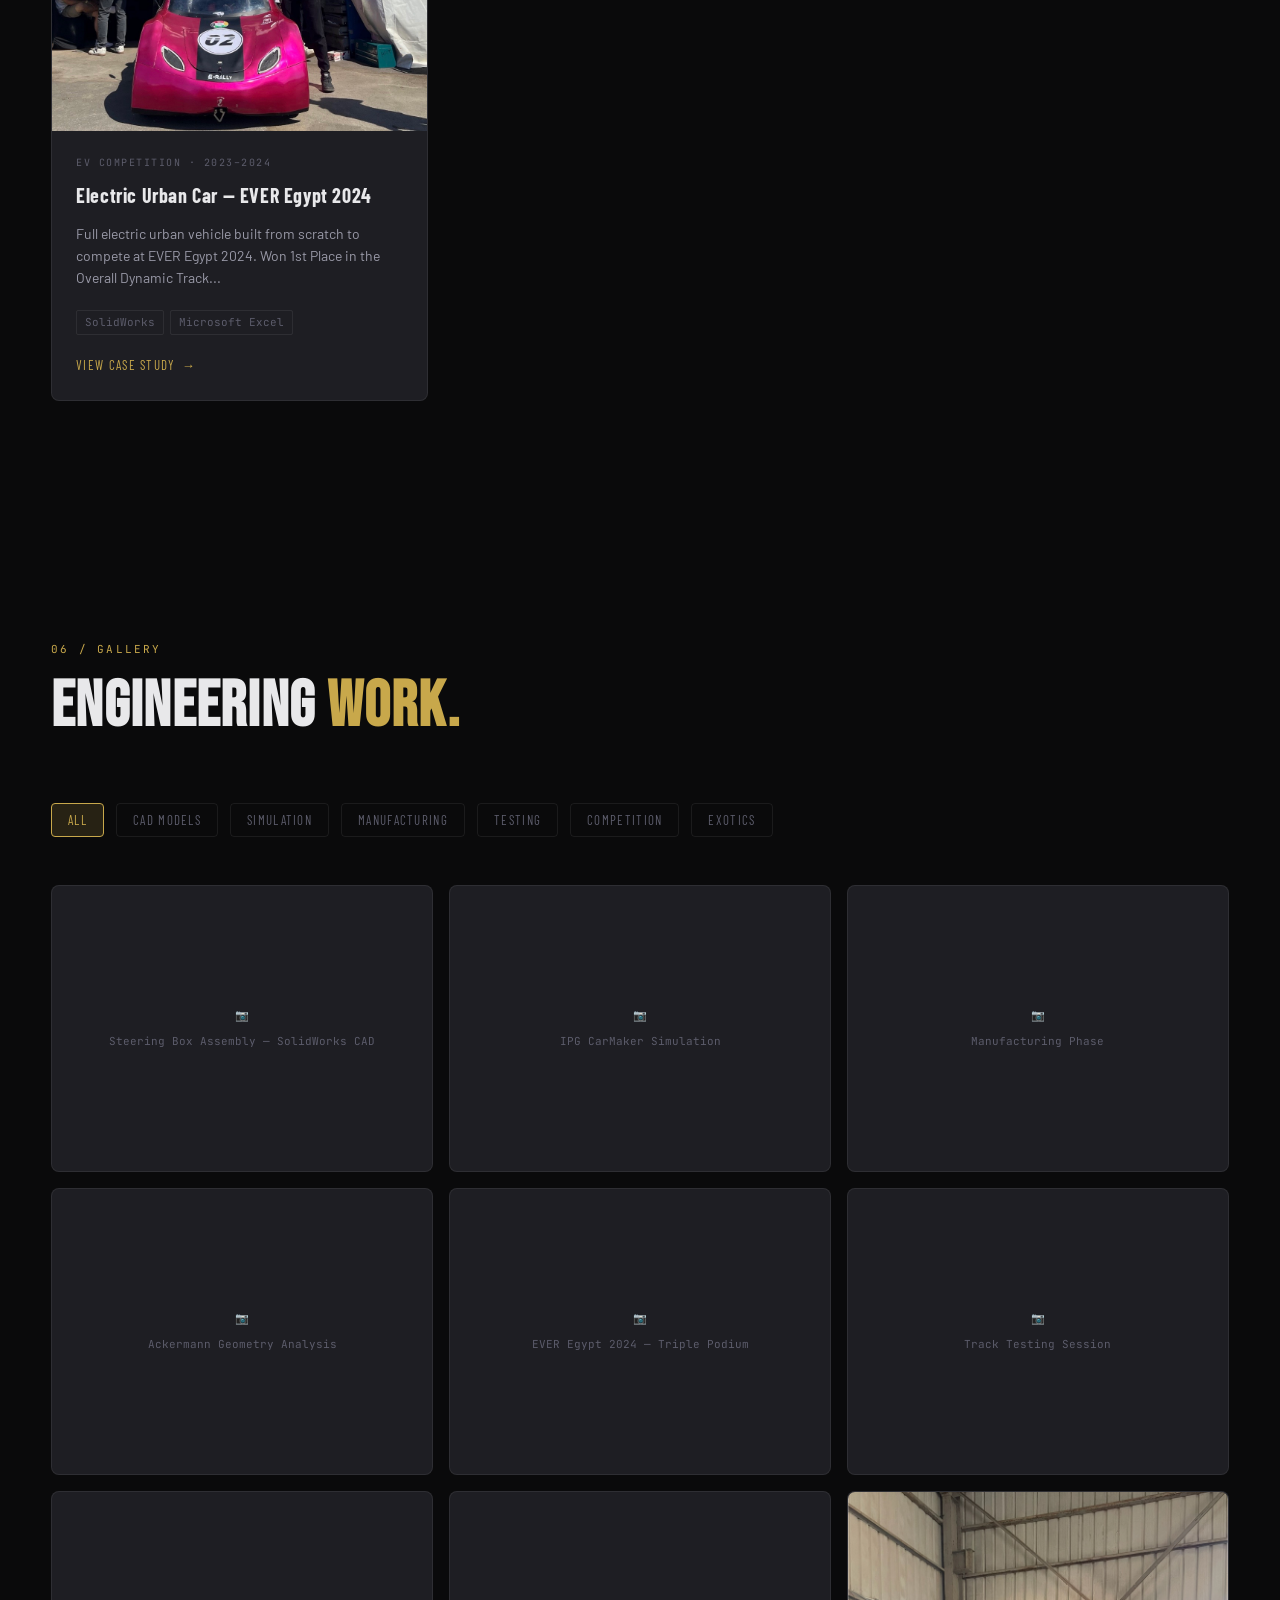
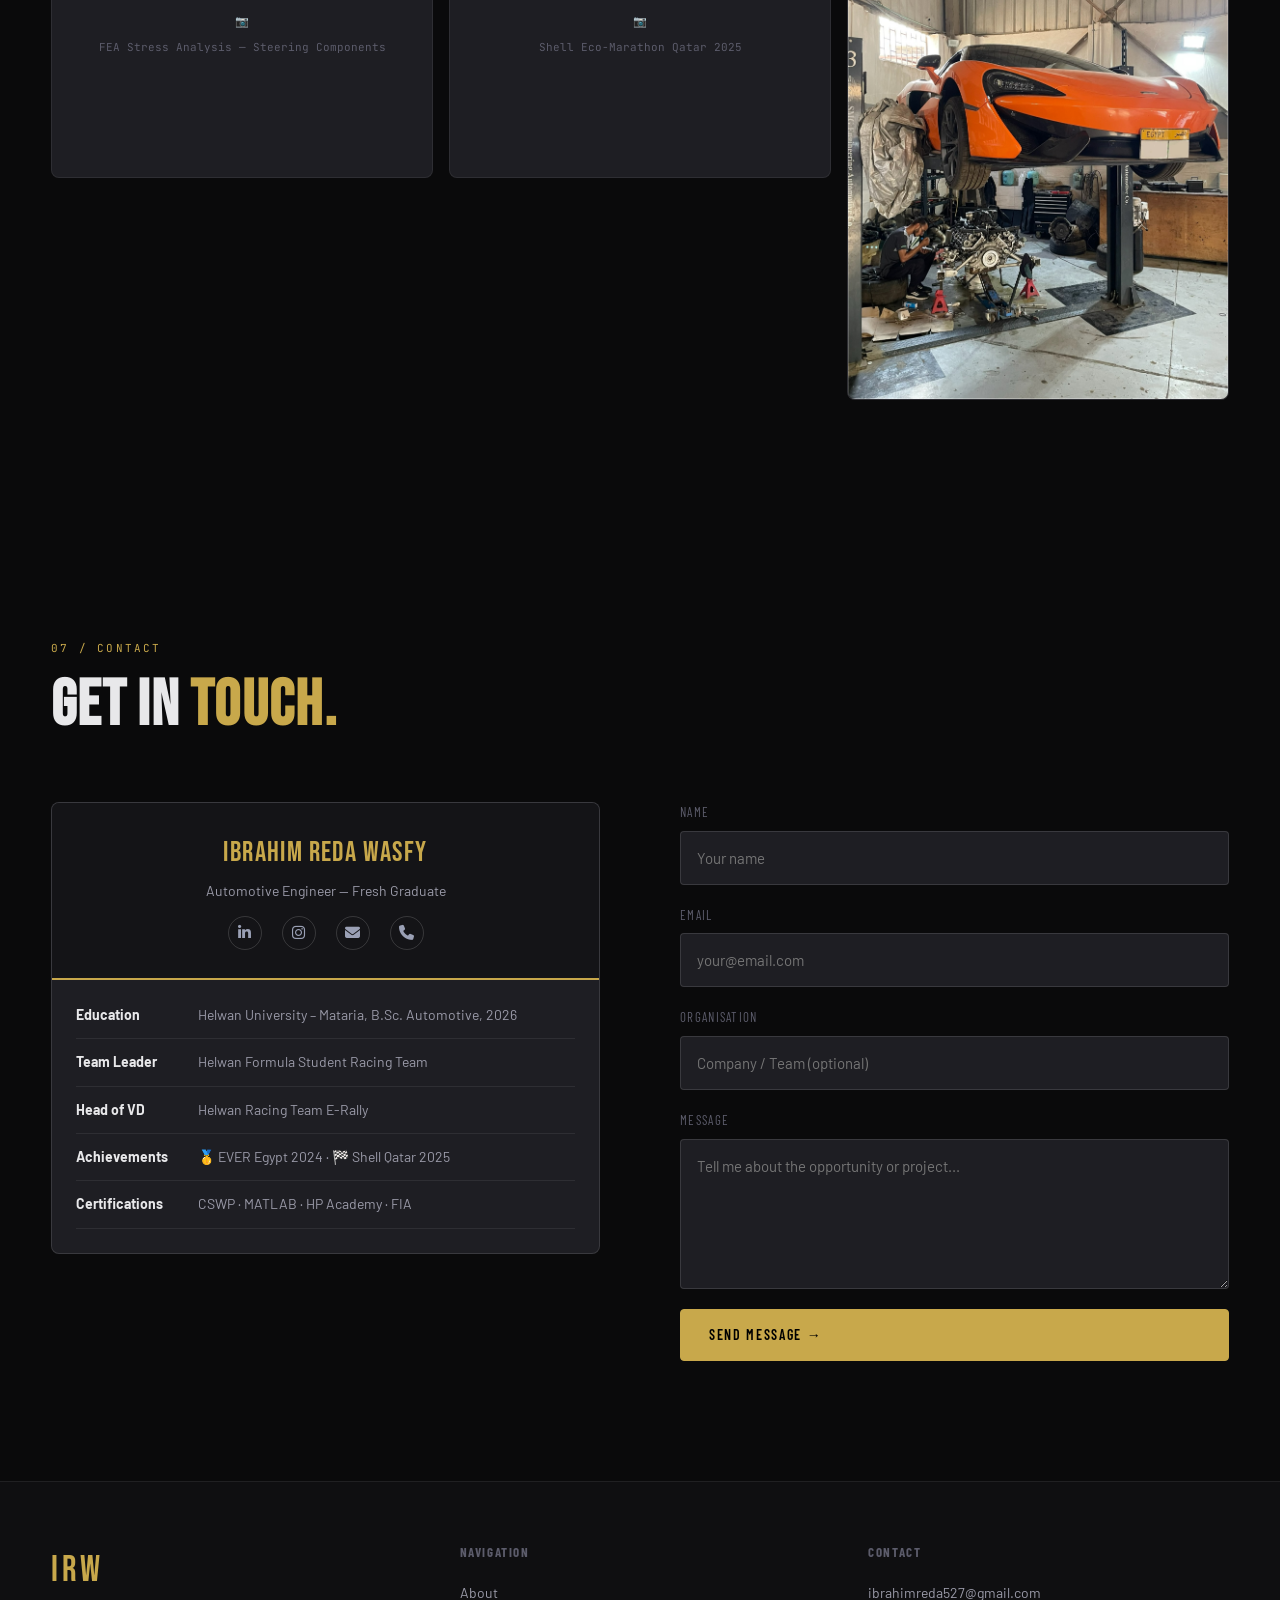
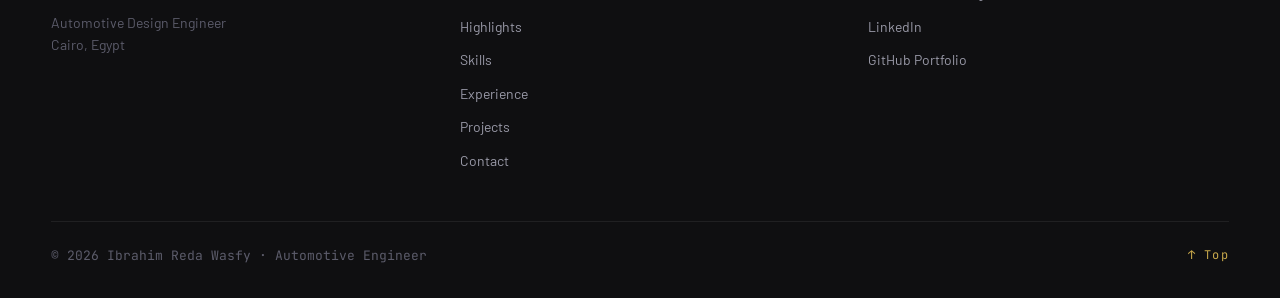
==== commit 85ed4ace: "Refactor gallery section for improved structure" ====
--- a/index.html
+++ b/index.html
@@ -575,27 +575,32 @@
     </div>
   </div>
 
-  <!-- ═══════════════════════════════════ GALLERY ═══════════════════════════════════ -->
-  <section id="gallery" aria-labelledby="gallery-heading">
-    <div class="container">
-      <div class="section-label">06 / GALLERY</div>
-      <h2 id="gallery-heading" class="section-title">Engineering <em>work.</em></h2>
-      
-        <button class="gallery-filter active" data-gfilter="all">All</button>
-        <button class="gallery-filter" data-gfilter="cad">CAD Models</button>
-        <button class="gallery-filter" data-gfilter="simulation">Simulation</button>
-        <button class="gallery-filter" data-gfilter="manufacturing">Manufacturing</button>
-        <button class="gallery-filter" data-gfilter="testing">Testing</button>
-        <button class="gallery-filter" data-gfilter="competition">Competition</button>
-         <button class="gallery-filter" data-gfilter="exotics">Exotics</button>
-      </div>
-    
-      <div class="gallery-grid" id="galleryGrid">
-        <!-- Populated by JS -->
-      </div>
-    </div>
-  </section>
-
+ <!-- ═══════════════════════════════════ GALLERY ═══════════════════════════════════ -->
+<section id="gallery" aria-labelledby="gallery-heading">
+  <div class="container">
+
+    <div class="section-label">06 / GALLERY</div>
+
+    <h2 id="gallery-heading" class="section-title">
+      Engineering <em>work.</em>
+    </h2>
+
+    <div class="gallery-filters">
+      <button class="gallery-filter active" data-gfilter="all">All</button>
+      <button class="gallery-filter" data-gfilter="cad">CAD Models</button>
+      <button class="gallery-filter" data-gfilter="simulation">Simulation</button>
+      <button class="gallery-filter" data-gfilter="manufacturing">Manufacturing</button>
+      <button class="gallery-filter" data-gfilter="testing">Testing</button>
+      <button class="gallery-filter" data-gfilter="competition">Competition</button>
+      <button class="gallery-filter" data-gfilter="exotics">Exotics</button>
+    </div>
+
+    <div class="gallery-grid" id="galleryGrid">
+      <!-- Populated by JS -->
+    </div>
+
+  </div>
+</section>
   <!-- Lightbox -->
   <div id="lightbox" class="lightbox" hidden role="dialog" aria-modal="true" aria-label="Image viewer">
     <button class="lb-close" aria-label="Close">&times;</button>
--- a/style.css
+++ b/style.css
@@ -1305,21 +1305,8 @@
 
 /* ── GALLERY ─────────────────────────────────────────────────── */
 #gallery { background: var(--bg); }
-.gallery-hint {
-  font-family: var(--ff-mono);
-  font-size: 12px;
-  color: var(--text-3);
-  margin-bottom: 32px;
-  padding: 12px 16px;
-  background: var(--surface);
-  border: 1px dashed var(--border-2);
-  border-radius: var(--radius);
-}
-.gallery-hint code {
-  color: var(--accent);
-  font-size: 11px;
-}
-.gallery-filters { display: flex; gap: 10px; flex-wrap: wrap; margin-bottom: 32px; }
+.gallery-filters {  display: flex; gap: 12px; flex-wrap: wrap;
+  margin-bottom: 48px; }
 .gallery-filter {
   font-family: var(--ff-cond);
   font-size: 13px;
@@ -1375,7 +1362,6 @@
   text-align: center;
   padding: 20px;
 }
-
 /* ── LIGHTBOX ────────────────────────────────────────────────── */
 .lightbox {
   position: fixed; inset: 0; z-index: 3000;
